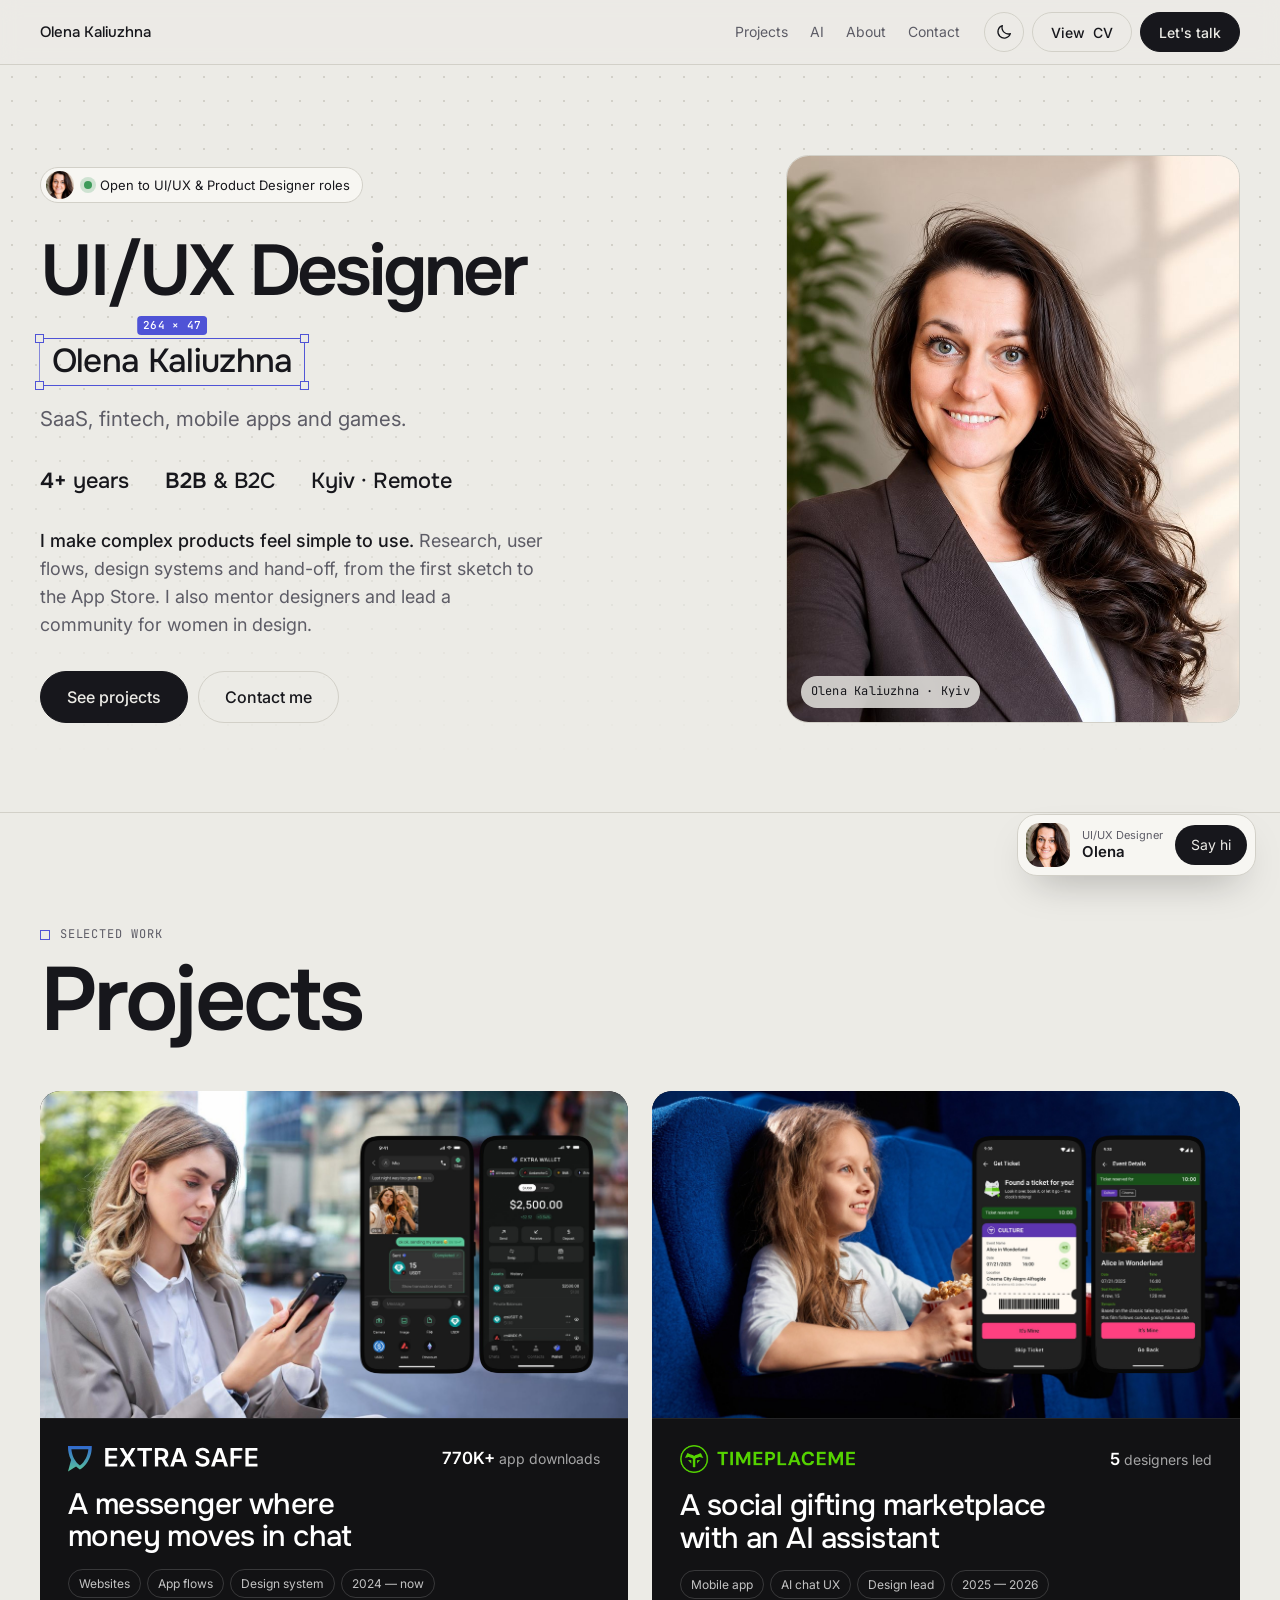
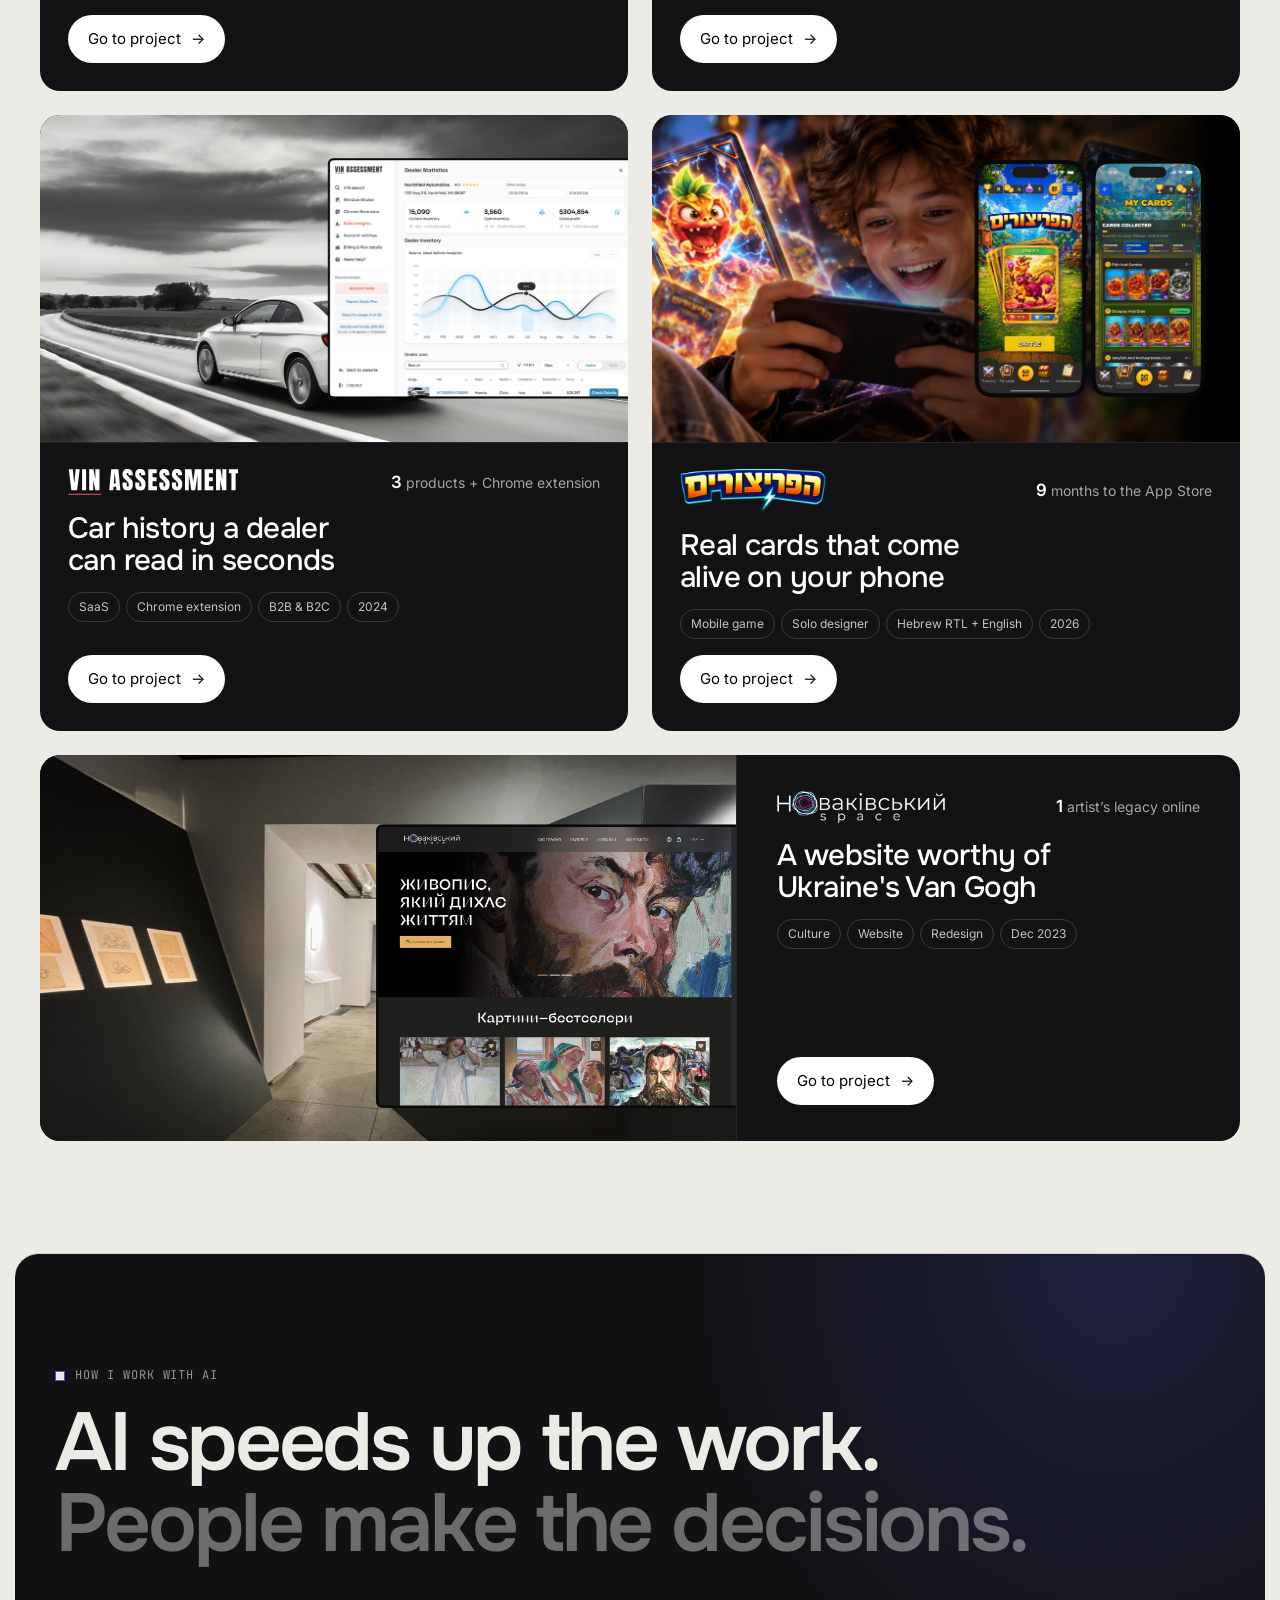
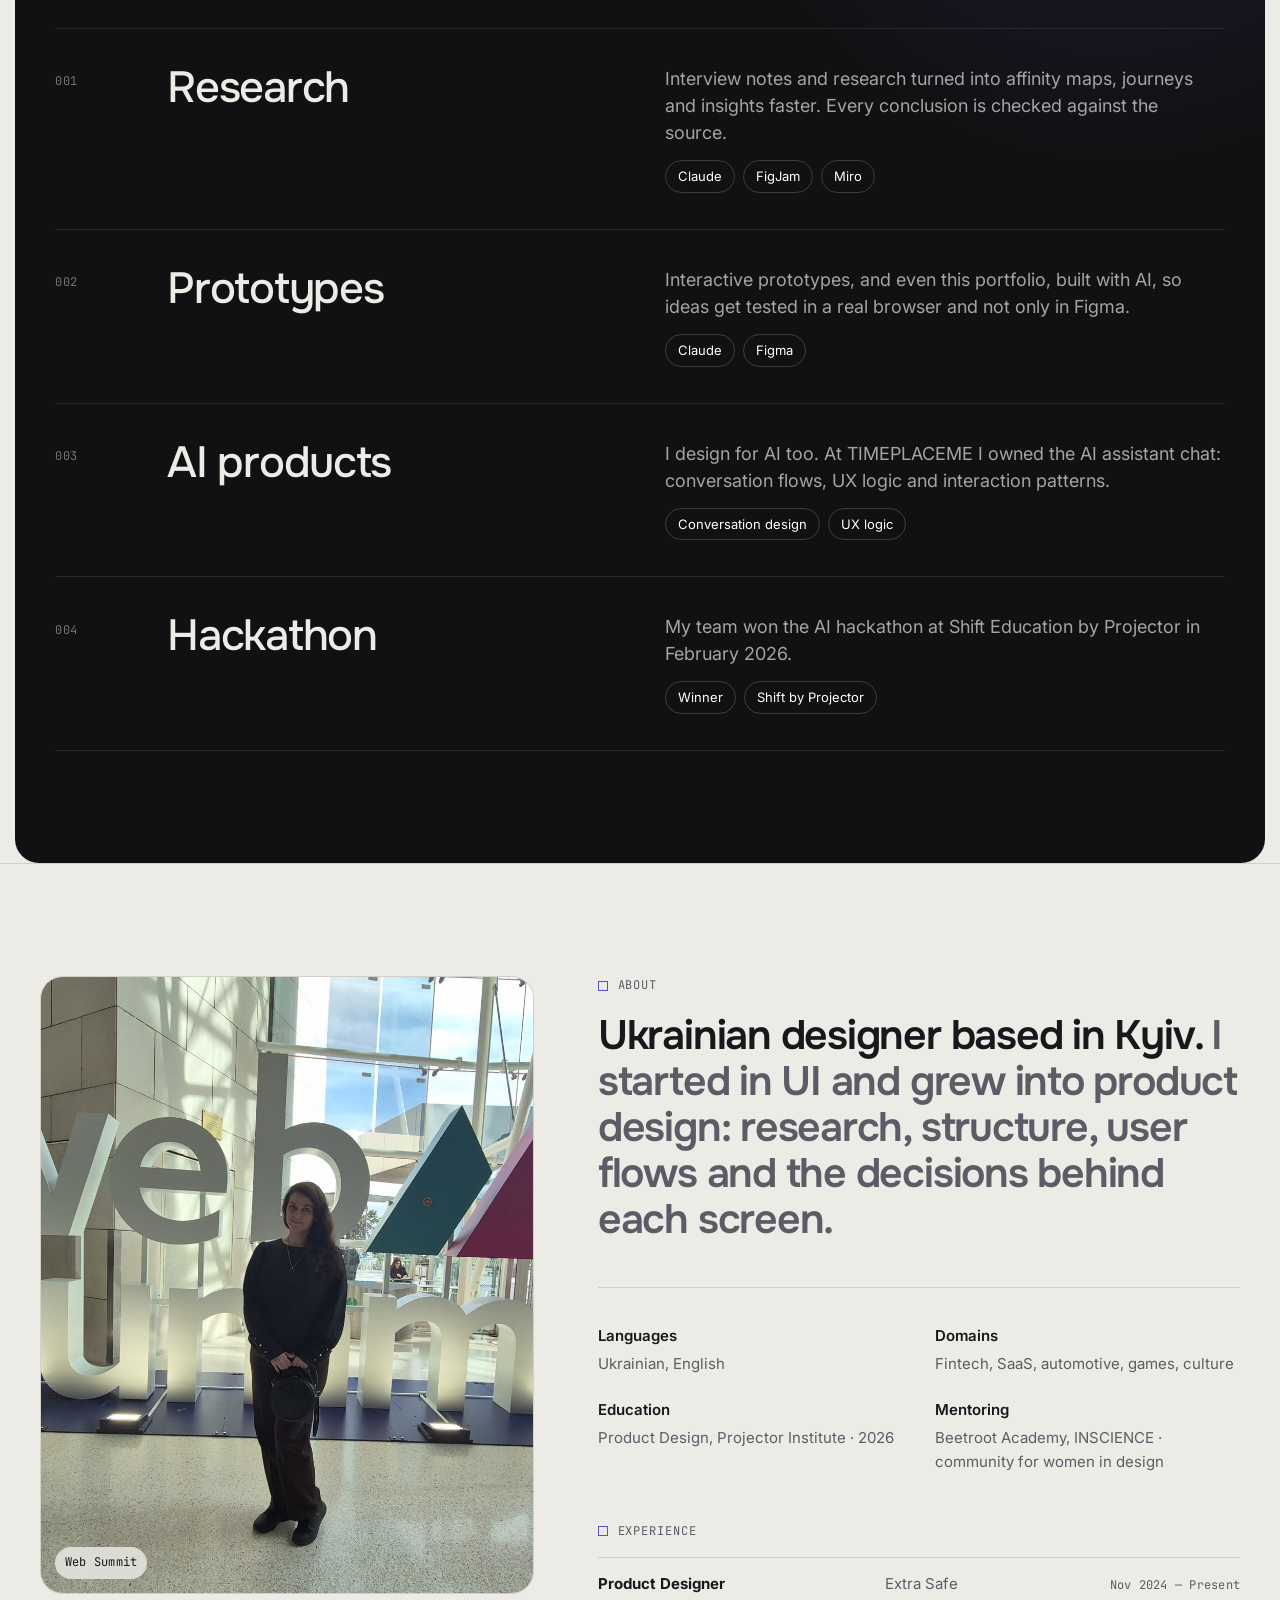
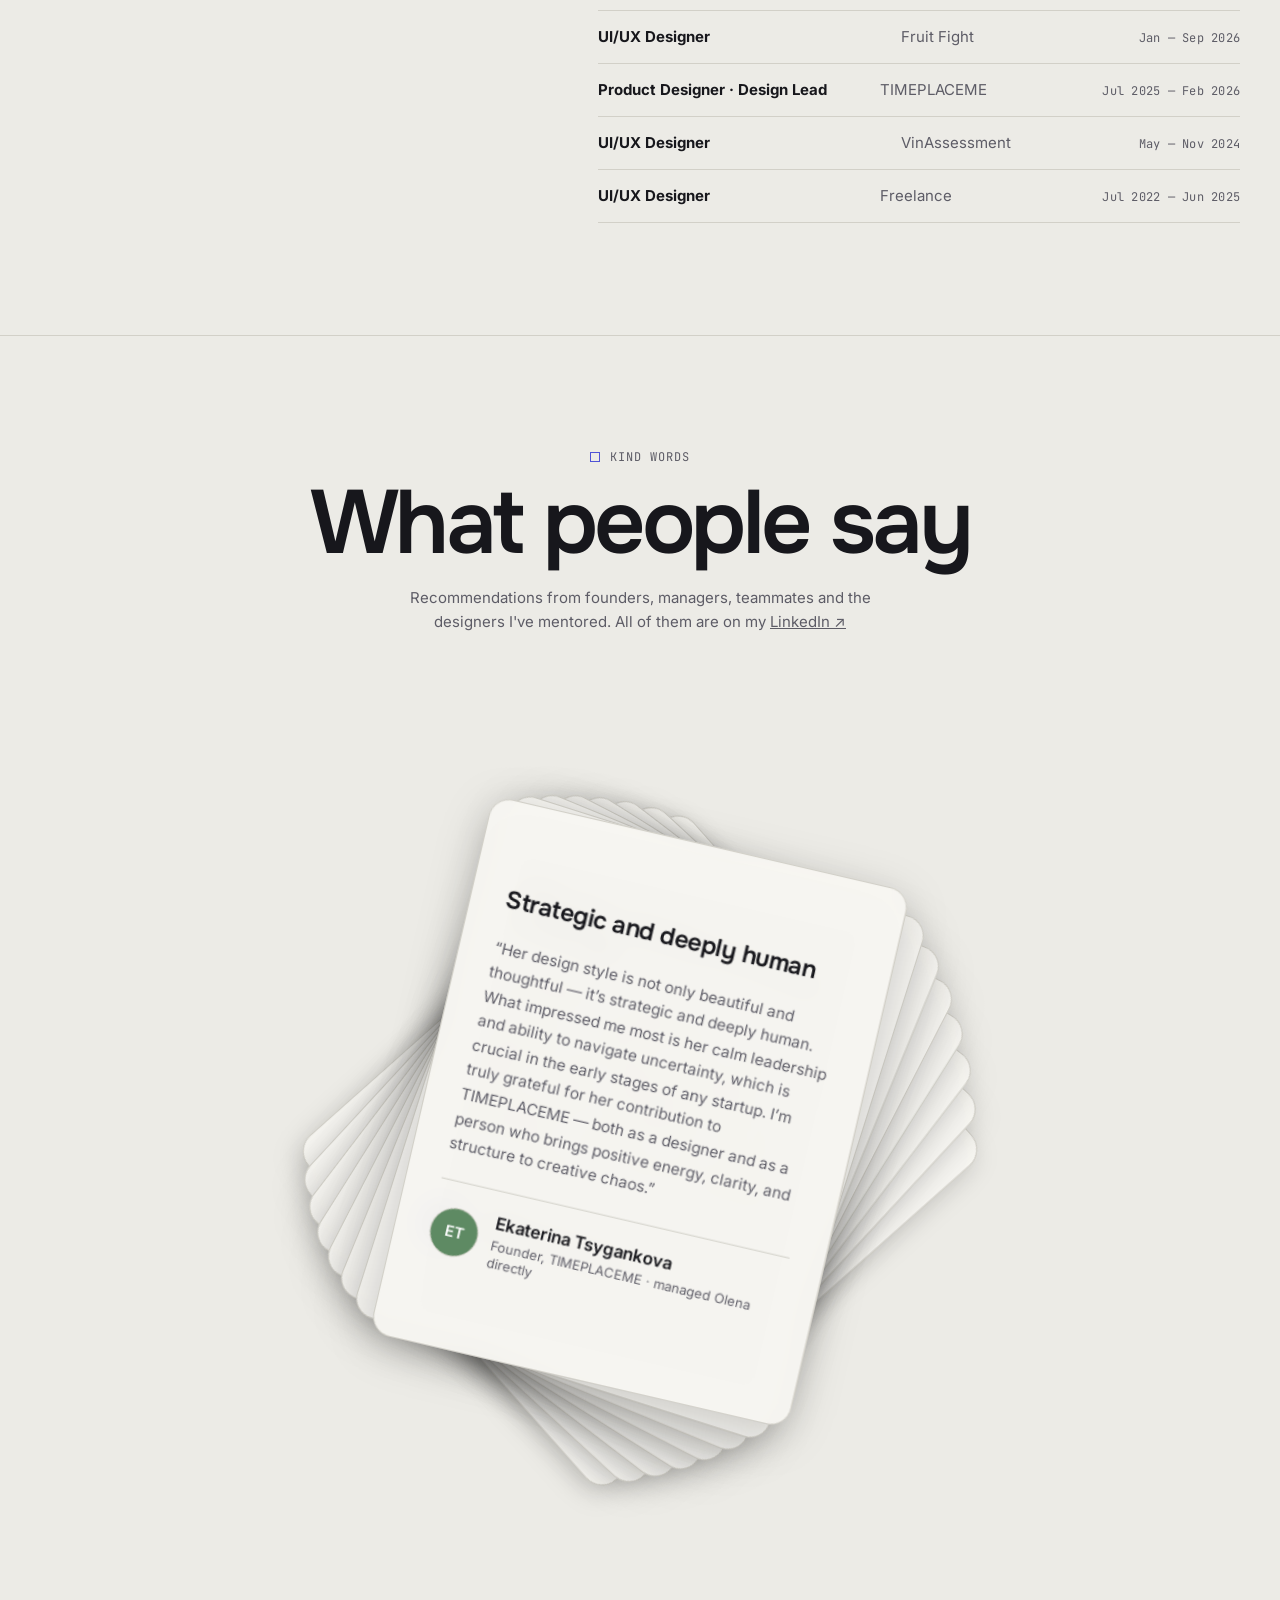
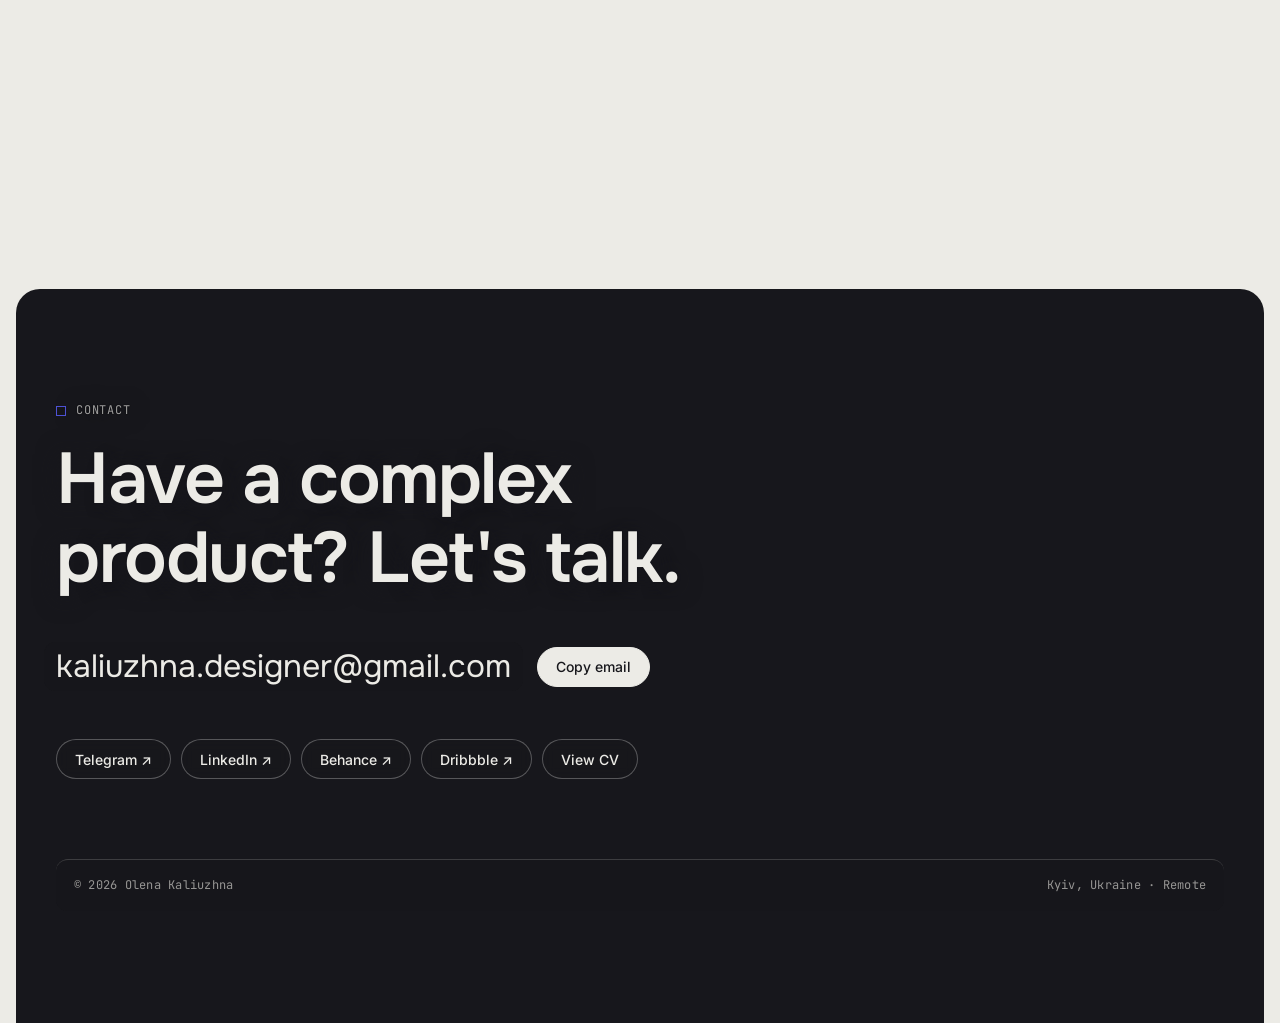
==== index.html @ 62efbd89 "Add files via upload" ====
<!doctype html>
<html lang="en">
<head>
<meta charset="utf-8">
<meta name="viewport" content="width=device-width, initial-scale=1, viewport-fit=cover">
<title>Olena Kaliuzhna — UI/UX Designer</title>
<meta name="description" content="Olena Kaliuzhna, UI/UX Designer with 4+ years in SaaS, fintech and mobile products. Kyiv / Remote.">
<link rel="preconnect" href="https://fonts.googleapis.com">
<link rel="preconnect" href="https://fonts.gstatic.com" crossorigin>
<link rel="stylesheet" href="https://fonts.googleapis.com/css2?family=Inter:wght@400;500;600&family=Onest:wght@500;600&family=JetBrains+Mono:wght@400;500&display=swap">
<link rel="stylesheet" href="styles.css?v=202610061209">
<script>try{var t=localStorage.getItem('ok-theme');if(t)document.documentElement.setAttribute('data-theme',t);}catch(e){}</script>
<link rel="stylesheet" href="onepage.css?v=202610061209">
</head>
<body>
<header class="nav">
  <div class="wrap">
    <a class="brand" href="#top">Olena Kaliuzhna</a>
    <nav class="nav-links" aria-label="Sections"><a href="#work">Projects</a><a href="#ai">AI</a><a href="#about">About</a><a href="#contact">Contact</a></nav>
    <div class="nav-actions">
      <button class="btn ghost icon-btn theme-btn" id="theme" type="button" aria-label="Switch colour theme">
        <svg class="i-moon" viewBox="0 0 24 24" fill="none" stroke="currentColor" stroke-width="1.7" stroke-linecap="round" stroke-linejoin="round" aria-hidden="true"><path d="M20.5 14.2A8.5 8.5 0 0 1 9.8 3.5a8.5 8.5 0 1 0 10.7 10.7z"/></svg>
        <svg class="i-sun" viewBox="0 0 24 24" fill="none" stroke="currentColor" stroke-width="1.7" stroke-linecap="round" aria-hidden="true"><circle cx="12" cy="12" r="4.2"/><path d="M12 2.5v2M12 19.5v2M2.5 12h2M19.5 12h2M5.3 5.3l1.4 1.4M17.3 17.3l1.4 1.4M5.3 18.7l1.4-1.4M17.3 6.7l1.4-1.4"/></svg>
      </button>
      <button class="btn ghost" type="button" data-cv><span class="cv-label">View</span> CV</button>
      <a class="btn op-talk" href="#contact">Let's talk</a>
    </div>
  </div>
</header>

<main id="top" class="op-page">
  <section class="hero op-hero">
    <div class="hero-grid"></div>
    <div class="wrap op-hero-in">
      <div class="op-hero-copy">
        <div class="hero-meta">
          <span class="status"><img class="ava" src="avatar.jpg" alt="" width="28" height="28"><i></i>Open to UI/UX &amp; Product Designer roles</span>
        </div>
        <h1 class="op-title">UI/UX Designer</h1>
        <p class="op-name"><span class="sel">Olena Kaliuzhna<span class="box" aria-hidden="true"></span><span class="h" aria-hidden="true"></span><span class="h" aria-hidden="true"></span><span class="h" aria-hidden="true"></span><span class="h" aria-hidden="true"></span><span class="dim" id="dim" aria-hidden="true">320 × 72</span></span></p>
        <p class="op-sub">SaaS, fintech, mobile apps and games.</p>
        <ul class="op-stats" aria-label="In short">
          <li><b>4+</b> years</li><li><b>B2B</b> &amp; B2C</li><li>Kyiv · Remote</li>
        </ul>
        <p class="op-lede"><strong>I make complex products feel simple to use.</strong> Research, user flows, design systems and hand-off, from the first sketch to the App Store. I also mentor designers and lead a community for women in design.</p>
        <div class="hero-cta"><a class="btn btn-lg" href="#work">See projects</a><button class="btn btn-lg ghost" type="button" data-cc aria-haspopup="dialog" aria-controls="cc">Contact me</button></div>
      </div>
      <figure class="op-photo">
        <img src="photo.jpg" alt="Olena Kaliuzhna, UI/UX Designer" width="900" height="1202">
        <figcaption class="mono">Olena Kaliuzhna · Kyiv</figcaption>
      </figure>
    </div>
  </section>
  <section id="work" class="op-work">
    <div class="wrap">
      <div class="op-head"><div class="eyebrow">Selected work</div><h2 class="op-h2">Projects</h2></div>
      <div class="gcase-grid">
      <a class="gcase" href="case-extra-safe.html" style="--tint:#3169CF" aria-label="Extra Safe: A messenger where money moves in chat. Go to project">
        <div class="gcase-img"><img src="extra-safe-card-bg.jpg" alt="" loading="lazy" width="2400" height="1334"></div>
        <div class="gcase-body">
          <div class="gcase-top"><div class="gcase-logo"><svg viewBox="0 0 124 17" fill="currentColor" xmlns="http://www.w3.org/2000/svg" role="img" aria-label="Extra Safe"><defs><linearGradient id="es-g" x1="7.774" x2="7.774" y1="0" y2="16.747" gradientUnits="userSpaceOnUse"><stop stop-color="#3169CF"/><stop offset="1" stop-color="#5AC59C"/></linearGradient></defs><path fill="url(#es-g)" d="m0 0 .016 1.098c.03 1.784.366 4.853 1.994 8.008-.32 1.23-.647 2.453-.966 3.684Q.528 14.762 0 16.747q2.619-1.661 5.25-3.31c.779.74 1.636 1.402 2.524 1.994 1.472-.974 2.858-2.166 3.949-3.521 3.217-4.004 3.77-8.483 3.809-10.804l.015-1.098H0zm10.04 10.547c-.389.483-.84.919-1.285 1.347-.32.273-.646.538-.966.81-.335-.272-.67-.537-1.005-.81-.444-.428-.895-.864-1.285-1.347C3.124 7.595 2.407 4.33 2.22 2.157h11.092c-.18 2.174-.896 5.438-3.272 8.39"/><path d="M24.338 13.36V1.297h7.844V3.13h-5.66v3.274h5.254v1.832h-5.253v3.292h5.707v1.831zM36.237 1.298l2.656 4.417h.094l2.668-4.417h2.491l-3.716 6.03 3.775 6.031h-2.532l-2.686-4.387h-.094l-2.685 4.387h-2.52l3.81-6.03-3.764-6.03zM45.332 3.13V1.298h9.622V3.13h-3.727v10.23h-2.168V3.13zM56.81 13.36V1.297h4.522q1.39 0 2.332.483.95.483 1.432 1.355.488.865.488 2.02 0 1.16-.494 2.014-.489.848-1.443 1.313-.954.46-2.344.46h-3.221V7.127h2.926q.813 0 1.331-.223.519-.23.766-.666.253-.441.253-1.083t-.253-1.096a1.6 1.6 0 0 0-.771-.695q-.52-.24-1.337-.241h-2.003v10.235zm6.23-5.466 2.986 5.465h-2.438l-2.933-5.465zM69.144 13.36h-2.332l4.246-12.062h2.698l4.252 12.061h-2.332l-3.222-9.587h-.094zm.077-4.73h6.36v1.755h-6.36zM90.265 4.614q-.083-.772-.695-1.202-.606-.43-1.579-.43-.683 0-1.172.207-.489.206-.748.56a1.36 1.36 0 0 0-.265.806q0 .377.171.654.177.276.477.47.3.189.666.319.365.13.736.218l1.13.282q.684.16 1.314.43.636.271 1.136.683.507.412.801.996.295.582.295 1.366 0 1.06-.542 1.867-.541.801-1.566 1.254-1.02.448-2.468.448-1.407 0-2.444-.436-1.03-.435-1.614-1.272-.578-.837-.624-2.038h2.15q.046.63.388 1.049.341.417.89.624.553.206 1.236.206.712 0 1.249-.212.542-.218.848-.6a1.45 1.45 0 0 0 .312-.908q-.006-.471-.277-.777-.27-.312-.76-.518a7.3 7.3 0 0 0-1.13-.377l-1.373-.354q-1.49-.383-2.355-1.16-.86-.783-.86-2.079 0-1.065.577-1.867.584-.8 1.584-1.242 1.002-.448 2.268-.448 1.283 0 2.25.448.971.442 1.525 1.23.554.785.57 1.803zM95.834 13.36h-2.332l4.246-12.062h2.697l4.252 12.061h-2.332l-3.221-9.587h-.094zm.077-4.73h6.36v1.755h-6.36zM106.286 13.36V1.297h7.727V3.13h-5.542v3.274h5.012v1.832h-5.012v5.123zM116.003 13.36V1.297h7.845V3.13h-5.66v3.274h5.253v1.832h-5.253v3.292h5.707v1.831z"/></svg></div><span class="op-metric"><b>770K+</b> app downloads</span></div>
          <h2>A messenger where money moves in chat</h2>
          <div class="gcase-tags"><span>Websites</span><span>App flows</span><span>Design system</span><span>2024 — now</span></div>
          <span class="gcase-btn">Go to project <i aria-hidden="true">→</i></span>
        </div>
      </a>
      <a class="gcase" href="case-timeplaceme.html" style="--tint:#8BC34A" aria-label="TIMEPLACEME, Inc: A social gifting marketplace with an AI assistant. Go to project">
        <div class="gcase-img"><img src="tpm-card-bg-v2.jpg" alt="" loading="lazy" width="2400" height="1334"></div>
        <div class="gcase-body">
          <div class="gcase-top"><div class="gcase-logo"><img src="timeplaceme.png" alt="TIMEPLACEME, Inc" class="proj-logo-img"></div><span class="op-metric"><b>5</b> designers led</span></div>
          <h2>A social gifting marketplace with an AI assistant</h2>
          <div class="gcase-tags"><span>Mobile app</span><span>AI chat UX</span><span>Design lead</span><span>2025 — 2026</span></div>
          <span class="gcase-btn">Go to project <i aria-hidden="true">→</i></span>
        </div>
      </a>
      <a class="gcase" href="case-vinassessment.html" style="--tint:#EA5557" aria-label="VinAssessment: Car history a dealer can read in seconds. Go to project">
        <div class="gcase-img"><img src="vin-card-bg.jpg" alt="" loading="lazy" width="2400" height="1334"></div>
        <div class="gcase-body">
          <div class="gcase-top"><div class="gcase-logo"><svg viewBox="0 0 223 34" fill="currentColor" xmlns="http://www.w3.org/2000/svg" role="img" aria-label="VinAssessment"><path d="M1 33L43 33" stroke="#EA5557" stroke-width="1.5" stroke-linecap="round" fill="none"/><path d="M4.4 27.8L1 0.2H6.2L8.3 19L10 0.2H15.3L11.9 27.8H4.4Z"/><path d="M18.4 27.8V0.3H23.7V27.8H18.4Z"/><path d="M27.7 27.8V0.3H33.3L35.8 13.4V0.3H41.2V27.8H35.8L33 14V27.8H27.7Z"/><path d="M53.9 27.8L56.5 0.3H65.9L68.5 27.8H63.3L62.9 23.3H59.6L59.2 27.8H53.9ZM59.9 18.9H62.4L61.2 4.9H61L59.9 18.9Z"/><path d="M78.4 28C75.9 28 74.1 27.4 73 26.1C71.9 24.9 71.3 22.9 71.3 20.2V17.5H76.8V20.9C76.8 21.5 76.9 22 77.1 22.4C77.3 22.8 77.6 22.9 78.1 22.9C78.6 22.9 78.9 22.8 79.1 22.5C79.3 22.2 79.4 21.7 79.4 21.1C79.4 20.2 79.3 19.5 79.2 19C79 18.4 78.7 17.8 78.3 17.3C77.9 16.8 77.3 16.2 76.6 15.5L74.1 13.2C72.3 11.4 71.3 9.4 71.3 7.2C71.3 4.9 71.9 3.1 73 1.8C74.1 0.6 75.6 0 77.7 0C80.2 0 82 0.7 83.1 2C84.1 3.4 84.7 5.4 84.7 8.1H79.1V6.3C79.1 5.9 79 5.6 78.7 5.4C78.5 5.2 78.2 5.1 77.9 5.1C77.4 5.1 77.1 5.2 76.9 5.4C76.7 5.7 76.6 6 76.6 6.4C76.6 6.8 76.7 7.2 76.9 7.6C77.1 8.1 77.5 8.6 78.2 9.2L81.3 12.2C82 12.8 82.6 13.5 83.1 14.1C83.6 14.8 84 15.6 84.4 16.5C84.7 17.4 84.8 18.5 84.8 19.7C84.8 22.3 84.4 24.3 83.4 25.8C82.5 27.3 80.8 28 78.4 28Z"/><path d="M95 28C92.5 28 90.7 27.4 89.5 26.1C88.4 24.9 87.9 22.9 87.9 20.2V17.5H93.3V20.9C93.3 21.5 93.4 22 93.6 22.4C93.8 22.8 94.1 22.9 94.6 22.9C95.1 22.9 95.5 22.8 95.7 22.5C95.9 22.2 96 21.7 96 21.1C96 20.2 95.9 19.5 95.7 19C95.5 18.4 95.2 17.8 94.8 17.3C94.4 16.8 93.9 16.2 93.1 15.5L90.7 13.2C88.8 11.4 87.9 9.4 87.9 7.2C87.9 4.9 88.4 3.1 89.5 1.8C90.6 0.6 92.2 0 94.2 0C96.8 0 98.6 0.7 99.6 2C100.7 3.4 101.2 5.4 101.2 8.1H95.6V6.3C95.6 5.9 95.5 5.6 95.3 5.4C95.1 5.2 94.8 5.1 94.4 5.1C94 5.1 93.7 5.2 93.5 5.4C93.3 5.7 93.2 6 93.2 6.4C93.2 6.8 93.3 7.2 93.5 7.6C93.7 8.1 94.1 8.6 94.7 9.2L97.9 12.2C98.5 12.8 99.1 13.5 99.6 14.1C100.2 14.8 100.6 15.6 100.9 16.5C101.2 17.4 101.4 18.5 101.4 19.7C101.4 22.3 100.9 24.3 100 25.8C99 27.3 97.3 28 95 28Z"/><path d="M105 27.8V0.3H116V5.6H110.6V10.9H115.8V16.1H110.6V22.4H116.4V27.8H105Z"/><path d="M126.5 28C124 28 122.1 27.4 121 26.1C119.9 24.9 119.4 22.9 119.4 20.2V17.5H124.8V20.9C124.8 21.5 124.9 22 125.1 22.4C125.3 22.8 125.6 22.9 126.1 22.9C126.6 22.9 127 22.8 127.1 22.5C127.3 22.2 127.4 21.7 127.4 21.1C127.4 20.2 127.4 19.5 127.2 19C127 18.4 126.7 17.8 126.3 17.3C125.9 16.8 125.3 16.2 124.6 15.5L122.1 13.2C120.3 11.4 119.4 9.4 119.4 7.2C119.4 4.9 119.9 3.1 121 1.8C122.1 0.6 123.7 0 125.7 0C128.3 0 130 0.7 131.1 2C132.2 3.4 132.7 5.4 132.7 8.1H127.1V6.3C127.1 5.9 127 5.6 126.8 5.4C126.6 5.2 126.3 5.1 125.9 5.1C125.5 5.1 125.1 5.2 124.9 5.4C124.7 5.7 124.6 6 124.6 6.4C124.6 6.8 124.7 7.2 125 7.6C125.2 8.1 125.6 8.6 126.2 9.2L129.4 12.2C130 12.8 130.6 13.5 131.1 14.1C131.6 14.8 132.1 15.6 132.4 16.5C132.7 17.4 132.9 18.5 132.9 19.7C132.9 22.3 132.4 24.3 131.4 25.8C130.5 27.3 128.8 28 126.5 28Z"/><path d="M143 28C140.5 28 138.7 27.4 137.6 26.1C136.5 24.9 135.9 22.9 135.9 20.2V17.5H141.4V20.9C141.4 21.5 141.4 22 141.6 22.4C141.8 22.8 142.2 22.9 142.7 22.9C143.2 22.9 143.5 22.8 143.7 22.5C143.9 22.2 144 21.7 144 21.1C144 20.2 143.9 19.5 143.7 19C143.6 18.4 143.3 17.8 142.9 17.3C142.4 16.8 141.9 16.2 141.2 15.5L138.7 13.2C136.8 11.4 135.9 9.4 135.9 7.2C135.9 4.9 136.5 3.1 137.5 1.8C138.6 0.6 140.2 0 142.3 0C144.8 0 146.6 0.7 147.6 2C148.7 3.4 149.2 5.4 149.2 8.1H143.6V6.3C143.6 5.9 143.5 5.6 143.3 5.4C143.1 5.2 142.8 5.1 142.4 5.1C142 5.1 141.7 5.2 141.5 5.4C141.3 5.7 141.2 6 141.2 6.4C141.2 6.8 141.3 7.2 141.5 7.6C141.7 8.1 142.1 8.6 142.7 9.2L145.9 12.2C146.5 12.8 147.1 13.5 147.7 14.1C148.2 14.8 148.6 15.6 148.9 16.5C149.3 17.4 149.4 18.5 149.4 19.7C149.4 22.3 148.9 24.3 148 25.8C147 27.3 145.4 28 143 28Z"/><path d="M153 27.8V0.3H161.4L163.7 17L166 0.3H174.5V27.8H169.4V7.9L166.3 27.8H161.3L158 7.9V27.8H153Z"/><path d="M178.7 27.8V0.3H189.7V5.6H184.3V10.9H189.4V16.1H184.3V22.4H190V27.8H178.7Z"/><path d="M193.6 27.8V0.3H199.3L201.8 13.4V0.3H207.1V27.8H201.7L199 14V27.8H193.6Z"/><path d="M213.7 27.8V5.5H210.4V0.3H222.4V5.5H219.2V27.8H213.7Z"/></svg></div><span class="op-metric"><b>3</b> products + Chrome extension</span></div>
          <h2>Car history a dealer can read in seconds</h2>
          <div class="gcase-tags"><span>SaaS</span><span>Chrome extension</span><span>B2B &amp; B2C</span><span>2024</span></div>
          <span class="gcase-btn">Go to project <i aria-hidden="true">→</i></span>
        </div>
      </a>
      <a class="gcase" href="case-fruit-fight.html" style="--tint:#F5B800" aria-label="Fruit Fight: Real cards that come alive on your phone. Go to project">
        <div class="gcase-img"><img src="ff-card-bg-v2.jpg" alt="" loading="lazy" width="2400" height="1334"></div>
        <div class="gcase-body">
          <div class="gcase-top"><div class="gcase-logo"><img src="fruit-fight.png" alt="Fruit Fight" class="proj-logo-img"></div><span class="op-metric"><b>9</b> months to the App Store</span></div>
          <h2>Real cards that come alive on your phone</h2>
          <div class="gcase-tags"><span>Mobile game</span><span>Solo designer</span><span>Hebrew RTL + English</span><span>2026</span></div>
          <span class="gcase-btn">Go to project <i aria-hidden="true">→</i></span>
        </div>
      </a>
      <a class="gcase" href="case-novakivsky.html" style="--tint:#B08D57" aria-label="Novakivsky Art Gallery: A website worthy of Ukraine&#x27;s Van Gogh. Go to project">
        <div class="gcase-img"><img src="nv-card-bg.jpg" alt="" loading="lazy" width="2400" height="1334"></div>
        <div class="gcase-body">
          <div class="gcase-top"><div class="gcase-logo"><img src="novakivsky.png" alt="Novakivsky Art Gallery" class="proj-logo-img"></div><span class="op-metric"><b>1</b> artist’s legacy online</span></div>
          <h2>A website worthy of Ukraine&#x27;s Van Gogh</h2>
          <div class="gcase-tags"><span>Culture</span><span>Website</span><span>Redesign</span><span>Dec 2023</span></div>
          <span class="gcase-btn">Go to project <i aria-hidden="true">→</i></span>
        </div>
      </a>
      </div>
    </div>
  </section>
  <section id="ai" class="op-ai">
    <div class="wrap">
      <div class="eyebrow">How I work with AI</div>
      <h2 class="op-ai-title">AI speeds up the work.<span>People make the decisions.</span></h2>
      <ol class="op-ai-list">
        <li class="op-ai-row"><span class="mono">001</span><h3>Research</h3><div><p>Interview notes and research turned into affinity maps, journeys and insights faster. Every conclusion is checked against the source.</p><div class="op-chips"><span>Claude</span><span>FigJam</span><span>Miro</span></div></div></li>
        <li class="op-ai-row"><span class="mono">002</span><h3>Prototypes</h3><div><p>Interactive prototypes, and even this portfolio, built with AI, so ideas get tested in a real browser and not only in Figma.</p><div class="op-chips"><span>Claude</span><span>Figma</span></div></div></li>
        <li class="op-ai-row"><span class="mono">003</span><h3>AI products</h3><div><p>I design for AI too. At TIMEPLACEME I owned the AI assistant chat: conversation flows, UX logic and interaction patterns.</p><div class="op-chips"><span>Conversation design</span><span>UX logic</span></div></div></li>
        <li class="op-ai-row"><span class="mono">004</span><h3>Hackathon</h3><div><p>My team won the AI hackathon at Shift Education by Projector in February 2026.</p><div class="op-chips"><span>Winner</span><span>Shift by Projector</span></div></div></li>
      </ol>
    </div>
  </section>
  <section id="about" class="op-about">
    <div class="wrap op-about-in">
      <figure class="op-about-photo"><img src="gal-10.jpg" alt="Olena at Web Summit" loading="lazy"><figcaption class="mono">Web Summit</figcaption></figure>
      <div class="op-about-copy">
        <div class="eyebrow">About</div>
        <p class="op-about-lead">Ukrainian designer based in Kyiv. <span>I started in UI and grew into product design: research, structure, user flows and the decisions behind each screen.</span></p>
        <dl class="op-facts">
          <div><dt>Languages</dt><dd>Ukrainian, English</dd></div>
          <div><dt>Domains</dt><dd>Fintech, SaaS, automotive, games, culture</dd></div>
          <div><dt>Education</dt><dd>Product Design, Projector Institute · 2026</dd></div>
          <div><dt>Mentoring</dt><dd>Beetroot Academy, INSCIENCE · community for women in design</dd></div>
        </dl>
        <div class="op-xp"><div class="eyebrow">Experience</div><ul><li><b>Product Designer</b><span>Extra Safe</span><span class="mono">Nov 2024 — Present</span></li><li><b>UI/UX Designer</b><span>Fruit Fight</span><span class="mono">Jan — Sep 2026</span></li><li><b>Product Designer · Design Lead</b><span>TIMEPLACEME</span><span class="mono">Jul 2025 — Feb 2026</span></li><li><b>UI/UX Designer</b><span>VinAssessment</span><span class="mono">May — Nov 2024</span></li><li><b>UI/UX Designer</b><span>Freelance</span><span class="mono">Jul 2022 — Jun 2025</span></li></ul></div>
      </div>
    </div>
  </section>
  <section id="kind-words" class="op-stack">
    <div class="wrap op-stack-head">
      <div class="eyebrow">Kind words</div>
      <h2 class="op-h2">What people say</h2>
      <p>Recommendations from founders, managers, teammates and the designers I've mentored. All of them are on my <a href="https://www.linkedin.com/in/kaliuzhnaolena/details/recommendations/" target="_blank" rel="noopener">LinkedIn ↗</a></p>
    </div>
    <div class="cs-scroll" data-cards-stack style="--n:8">
      <div class="cs-sticky">
        <div class="cs-cards">
          <article class="cs-card" data-i="0" aria-labelledby="cs-0-name">
            <span class="cs-head">Strategic and deeply human</span>
            <blockquote class="cs-quote"><p>“Her design style is not only beautiful and thoughtful — it’s strategic and deeply human. What impressed me most is her calm leadership and ability to navigate uncertainty, which is crucial in the early stages of any startup. I’m truly grateful for her contribution to TIMEPLACEME — both as a designer and as a person who brings positive energy, clarity, and structure to creative chaos.”</p></blockquote>
            <footer class="cs-who"><span class="cs-ava" style="--tone:#5E8A63" aria-hidden="true">ET</span><span><b id="cs-0-name">Ekaterina Tsygankova</b><small>Founder, TIMEPLACEME · managed Olena directly</small></span></footer>
          </article>
          <article class="cs-card" data-i="1" aria-labelledby="cs-1-name">
            <span class="cs-head">Effective solutions to every challenge</span>
            <blockquote class="cs-quote"><p>“Throughout our collaboration, I never once felt that her lack of experience held us back — on the contrary, she always found effective solutions to every challenge we faced. Her mastery of Figma was impressive. She will not only elevate your project to a new level but also bring kindness, care, and genuine inspiration into your workflow.”</p></blockquote>
            <footer class="cs-who"><span class="cs-ava" style="--tone:#4F53D6" aria-hidden="true">AK</span><span><b id="cs-1-name">Andriy Kondzolko</b><small>CTO, VinAssessment · managed Olena directly</small></span></footer>
          </article>
          <article class="cs-card" data-i="2" aria-labelledby="cs-2-name">
            <span class="cs-head">Creativity, structure and reliability</span>
            <blockquote class="cs-quote"><p>“Lena is one of those rare professionals who combines creativity, structure, and reliability in her work. What stands out most is her ability to approach tasks from a product perspective, focusing not only on visuals but also on usability and real user needs.”</p></blockquote>
            <footer class="cs-who"><span class="cs-ava" style="--tone:#A9864F" aria-hidden="true">GT</span><span><b id="cs-2-name">Giorgi Tediashvili</b><small>Marketing Communications · same team</small></span></footer>
          </article>
          <article class="cs-card" data-i="3" aria-labelledby="cs-3-name">
            <span class="cs-head">Visually appealing and highly functional</span>
            <blockquote class="cs-quote"><p>“Lena has strong technical skills, creates precise prototypes, and selects references that align perfectly with the project’s needs. The designs she delivers are not only visually appealing but also highly functional, driving real improvements in conversion rates.”</p></blockquote>
            <footer class="cs-who"><span class="cs-ava" style="--tone:#B5636E" aria-hidden="true">IS</span><span><b id="cs-3-name">Iryna Shovkun</b><small>Senior Project Manager · managed Olena directly</small></span></footer>
          </article>
          <article class="cs-card" data-i="4" aria-labelledby="cs-4-name">
            <span class="cs-head">Fresh ideas and a creative approach</span>
            <blockquote class="cs-quote"><p>“She’s an incredible UI/UX specialist who always brings fresh ideas and a creative approach to her work. I really appreciate how attentive she is to details and always tries to understand the needs of users. Her responsibility and organisation are truly impressive.”</p></blockquote>
            <footer class="cs-who"><span class="cs-ava" style="--tone:#3F7FB0" aria-hidden="true">AS</span><span><b id="cs-4-name">Alina Sokur</b><small>Product / Project Manager · same team</small></span></footer>
          </article>
          <article class="cs-card" data-i="5" aria-labelledby="cs-5-name">
            <span class="cs-head">Complex concepts, made simple</span>
            <blockquote class="cs-quote"><p>“Her deep involvement in every task, sense of responsibility, and ability to explain complex concepts in a simple, accessible way made a huge difference in my learning experience. Her thoughtful guidance, clarity, and structured feedback helped me move forward with confidence.”</p></blockquote>
            <footer class="cs-who"><span class="cs-ava" style="--tone:#4F53D6" aria-hidden="true">YB</span><span><b id="cs-5-name">Yuliia Bohuslavska</b><small>Inclusive UX/UI Designer · mentee</small></span></footer>
          </article>
          <article class="cs-card" data-i="6" aria-labelledby="cs-6-name">
            <span class="cs-head">Precision, innovation and a proactive team player</span>
            <blockquote class="cs-quote"><p>“Her designs aren’t just eye-catching but showcasing functional prowess, thanks to her careful research and empathy for what users need. Olena actively contributes to the success of other students by providing constructive feedback and tirelessly assisting those in need.”</p></blockquote>
            <footer class="cs-who"><span class="cs-ava" style="--tone:#A9864F" aria-hidden="true">JD</span><span><b id="cs-6-name">Julia Derevianko</b><small>Product Designer · Olena’s teacher</small></span></footer>
          </article>
          <article class="cs-card" data-i="7" aria-labelledby="cs-7-name">
            <span class="cs-head">A powerful boost of inspiration</span>
            <blockquote class="cs-quote"><p>“Olena is the mentor who greatly helped me advance in the field of UI/UX design. Thanks to her, I not only gained the necessary knowledge and skills in UI/UX design but also received a powerful boost of inspiration and confidence in my abilities.”</p></blockquote>
            <footer class="cs-who"><span class="cs-ava" style="--tone:#5E8A63" aria-hidden="true">LS</span><span><b id="cs-7-name">Liliia Sobko</b><small>UI/UX Designer · mentee</small></span></footer>
          </article>
        </div>
      </div>
    </div>
  </section>
  <section id="contact" class="contact">
    <div class="ballpit" data-ballpit aria-hidden="true"></div>
    <div class="wrap">
      <div class="eyebrow">Contact</div>
      <h2>Have a complex product? Let's talk.</h2>
      <div class="mail-row">
        <span class="mail" id="mail">kaliuzhna.designer@gmail.com</span>
        <button class="btn" id="copy" type="button">Copy email</button>
        <span class="toast mono" id="toast" aria-live="polite"></span>
      </div>
      <div class="socials">
        <a class="btn ghost" href="https://t.me/kaliuzhnaolena" target="_blank" rel="noopener">Telegram ↗</a>
        <a class="btn ghost" href="https://www.linkedin.com/in/kaliuzhnaolena/" target="_blank" rel="noopener">LinkedIn ↗</a>
        <a class="btn ghost" href="https://www.behance.net/kaliuzhnaolena" target="_blank" rel="noopener">Behance ↗</a>
        <a class="btn ghost" href="https://dribbble.com/Kaliuzhna" target="_blank" rel="noopener">Dribbble ↗</a>
        <button class="btn ghost" type="button" data-cv>View CV</button>
      </div>
      <div class="foot mono"><span>© 2026 Olena Kaliuzhna</span><span>Kyiv, Ukraine · Remote</span></div>
    </div>
  </section>
</main>
<div class="cv-view" id="cv-view" role="dialog" aria-modal="true" aria-label="CV of Olena Kaliuzhna" hidden>
  <div class="cv-panel">
    <div class="cv-bar">
      <span class="mono">CV · Olena Kaliuzhna · Product Designer</span>
      <a class="btn ghost" href="cv.pdf" download="Olena_Kaliuzhna_CV.pdf" target="_blank" rel="noopener">Download PDF</a>
      <button class="btn icon-btn" type="button" id="cv-close" aria-label="Close CV">✕</button>
    </div>
    <div class="cv-scroll"><img src="cv.jpg" alt="CV of Olena Kaliuzhna, Product Designer: contacts, skills, experience, education" loading="lazy" width="1500" height="2725"></div>
  </div>
</div>
<div class="cc-layer" id="cc" hidden>
  <div class="cc-backdrop" data-cc-close></div>
  <div class="cc-tilt">
  <div class="cc-card" role="dialog" aria-modal="true" aria-labelledby="cc-name">
    <button class="cc-close" type="button" data-cc-close aria-label="Close contacts"><svg viewBox="0 0 24 24" aria-hidden="true"><path d="M6 6l12 12M18 6L6 18" stroke="currentColor" stroke-width="1.8" stroke-linecap="round"/></svg></button>
    <div class="cc-head">
      <img src="avatar.jpg" alt="" width="64" height="64">
      <div><h2 id="cc-name">Olena</h2><p>Product Designer · Mentor</p></div>
    </div>
    <div class="cc-list">
      <a class="cc-row" href="mailto:kaliuzhna.designer@gmail.com"><svg viewBox="0 0 24 24" aria-hidden="true"><rect x="3" y="5.5" width="18" height="13" rx="2.5"/><path d="M4 7.5l8 5.5 8-5.5"/></svg><span><b>Email</b><small>kaliuzhna.designer@gmail.com</small></span><i aria-hidden="true">↗</i></a>
      <a class="cc-row" href="https://t.me/kaliuzhnaolena" target="_blank" rel="noopener"><svg viewBox="0 0 24 24" aria-hidden="true"><path d="M21 4L3 11.2l6.2 2.3L18 7.5l-6.8 7.3.3 5.2 3.2-3.6 4.1 3z"/></svg><span><b>Telegram</b><small>@kaliuzhnaolena</small></span><i aria-hidden="true">↗</i></a>
      <a class="cc-row" href="https://www.linkedin.com/in/kaliuzhnaolena/" target="_blank" rel="noopener"><svg viewBox="0 0 24 24" aria-hidden="true"><rect x="3" y="3" width="18" height="18" rx="3"/><path d="M7.5 10.5v6M7.5 7.6v.1M11 16.5v-6M11 13.2c0-1.6 1-2.7 2.5-2.7s2.5 1 2.5 2.7v3.3"/></svg><span><b>LinkedIn</b><small>in/kaliuzhnaolena</small></span><i aria-hidden="true">↗</i></a>
    </div>
    <p class="cc-note">Open to product design roles, freelance projects and teams building products people trust.</p>
  </div>
  </div>
</div>
<a class="op-sayhi" href="#contact" aria-label="Say hi to Olena"><img src="avatar.jpg" alt="" width="44" height="44"><span><small>UI/UX Designer</small><b>Olena</b></span><i>Say hi</i></a>
<script>(function(){var b=document.querySelector('.op-sayhi'),c=document.getElementById('contact');if(!b||!c||!('IntersectionObserver' in window))return;new IntersectionObserver(function(e){b.classList.toggle('is-hidden',e[0].isIntersecting);}).observe(c);})();</script>
<script src="confetti.js"></script>
<script src="main.js"></script>
<script src="testimonials.js"></script>
<script src="ballpit.js" defer></script>
<script src="cardstack.js" defer></script>
</body>
</html>
---- styles.css ----
/* Layout: a designer's canvas — warm grey "artboard" ground, Figma-style selection frame in the hero,
   mono measurement labels as the recurring detail, content in a 1160px column. */
:root{
  --paper:#ECEBE6; --surface:#F7F6F2; --ink:#17171C; --muted:#5D5C66; --line:#D2D0C8;
  --accent:#4F53D6; --accent-ink:#FFFFFF; --accent-soft:#DCDDF8; --sage-soft:#D6E0D1; --sand-soft:#E6DCC7;
  --shade:rgba(23,23,28,.06);
  --f-display:"Onest",system-ui,-apple-system,"Segoe UI",sans-serif;
  --f-body:"Inter",system-ui,-apple-system,"Segoe UI",sans-serif;
  --f-mono:"JetBrains Mono",ui-monospace,"SFMono-Regular",Menlo,monospace;
  --s-1:.75rem; --s0:.9375rem; --s1:1.125rem; --s2:1.5rem; --s3:2.25rem; --s4:clamp(2.25rem,5.6vw,4.5rem);
  --wrap:1520px; --r:14px;
}
@media (prefers-color-scheme:dark){:root:not([data-theme="light"]){
  --paper:#131211; --surface:#1C1B19; --ink:#EDEBE6; --muted:#A3A09A; --line:#302E2B;
  --accent:#9A9DFF; --accent-ink:#131211; --accent-soft:#272846; --sage-soft:#222C20; --sand-soft:#332D22;
  --shade:rgba(0,0,0,.35); color-scheme:dark}}
:root[data-theme="dark"]{
  --paper:#131211; --surface:#1C1B19; --ink:#EDEBE6; --muted:#A3A09A; --line:#302E2B;
  --accent:#9A9DFF; --accent-ink:#131211; --accent-soft:#272846; --sage-soft:#222C20; --sand-soft:#332D22;
  --shade:rgba(0,0,0,.35); color-scheme:dark}

*{box-sizing:border-box}
html{scroll-behavior:smooth}
body{margin:0;background:var(--paper);color:var(--ink);font-family:var(--f-body);font-size:var(--s0);line-height:1.6;-webkit-font-smoothing:antialiased}
a{color:inherit}
:focus-visible{outline:2px solid var(--accent);outline-offset:3px;border-radius:4px}
.wrap{max-width:var(--wrap);margin:0 auto;padding-inline:clamp(16px,4vw,40px)}
.mono{font-family:var(--f-mono);font-size:var(--s-1);letter-spacing:.02em}
.eyebrow{font-family:var(--f-mono);font-size:var(--s-1);letter-spacing:.08em;text-transform:uppercase;color:var(--muted);display:flex;align-items:center;gap:.6rem}
.eyebrow::before{content:"";width:8px;height:8px;border:1.5px solid var(--accent);background:var(--paper)}
h1,h2,h3{font-family:var(--f-display);font-weight:600;line-height:1.1;margin:0;text-wrap:balance;letter-spacing:-.02em}
h2{font-size:var(--s3)}
h3{font-size:var(--s1);font-weight:500}
p{margin:0}
section{padding-block:clamp(64px,9vw,112px);border-top:1px solid var(--line)}
.sec-head{display:grid;grid-template-columns:minmax(0,1fr) minmax(0,1.4fr);gap:24px 48px;align-items:end;margin-bottom:48px}
.sec-head p{color:var(--muted);max-width:52ch}

/* nav */
.nav{position:sticky;top:env(safe-area-inset-top,0px);z-index:20;background:color-mix(in srgb,var(--paper) 86%,transparent);backdrop-filter:blur(10px);-webkit-backdrop-filter:blur(10px);border-bottom:1px solid var(--line)}
.nav .wrap{display:flex;align-items:center;gap:24px;height:64px}
.brand{font-family:var(--f-display);font-weight:500;font-size:var(--s0);text-decoration:none;white-space:nowrap}
.nav-links{display:flex;gap:22px;margin-left:auto}
.nav-links a{text-decoration:none;color:var(--muted);font-size:.875rem}
.nav-links a:hover{color:var(--ink)}
.coords{color:var(--muted);min-width:11ch;font-variant-numeric:tabular-nums}
.nav-actions{display:flex;gap:8px;align-items:center}
.btn{display:inline-flex;align-items:center;gap:.5rem;height:40px;padding:0 18px;border-radius:999px;font:500 .875rem var(--f-body);text-decoration:none;border:1px solid var(--ink);background:var(--ink);color:var(--paper);cursor:pointer;transition:transform .2s ease,background .2s ease}
.btn:hover{transform:translateY(-1px)}
.btn.ghost{background:transparent;color:var(--ink);border-color:var(--line)}
.btn.ghost:hover{border-color:var(--ink)}
.icon-btn{width:40px;padding:0;justify-content:center}
.icon-btn svg{width:18px;height:18px}

/* hero */
.hero{padding-block:clamp(56px,9vw,120px) clamp(56px,7vw,88px);border-top:0;position:relative;overflow:hidden}
.hero-grid{position:absolute;inset:0;background-image:radial-gradient(var(--line) 1px,transparent 1px);background-size:24px 24px;mask-image:linear-gradient(to bottom,#000 30%,transparent 95%);-webkit-mask-image:linear-gradient(to bottom,#000 30%,transparent 95%);pointer-events:none}
.hero .wrap{position:relative}
.hero-meta{display:flex;flex-wrap:wrap;gap:10px 20px;align-items:center;margin-bottom:36px}
.status{display:inline-flex;align-items:center;gap:8px;padding:6px 12px;border:1px solid var(--line);border-radius:999px;background:var(--surface);font-size:.8125rem}
.status i{width:8px;height:8px;border-radius:50%;background:#3E9B5A;box-shadow:0 0 0 4px color-mix(in srgb,#3E9B5A 22%,transparent)}
.hero h1{font-size:var(--s4);max-width:17ch;font-weight:600}
.sel{position:relative;display:inline-block;padding:0 .12em;color:var(--accent)}
.sel .box{position:absolute;inset:-.04em -.02em -.02em;border:1.5px solid var(--accent);pointer-events:none;animation:draw 1s .3s ease-out both}
.sel .h{position:absolute;width:9px;height:9px;background:var(--paper);border:1.5px solid var(--accent);animation:pop .3s 1.1s ease-out both}
.sel .h:nth-of-type(2){left:-5px;top:-5px}.sel .h:nth-of-type(3){right:-5px;top:-5px}
.sel .h:nth-of-type(4){left:-5px;bottom:-5px}.sel .h:nth-of-type(5){right:-5px;bottom:-5px}
.sel .dim{position:absolute;left:50%;top:-2.6em;transform:translateX(-50%);font:500 .6875rem/1 var(--f-mono);letter-spacing:.02em;background:var(--accent);color:var(--accent-ink);padding:4px 6px;border-radius:4px;white-space:nowrap;animation:pop .3s 1.2s ease-out both}
.cursor{position:absolute;right:-3.4em;top:-1.5em;display:flex;align-items:flex-start;gap:2px;font:500 .75rem/1 var(--f-body);animation:glide 1.4s .2s cubic-bezier(.2,.8,.2,1) both}
.cursor svg{width:16px;height:16px;fill:#3E9B5A}
.cursor span{background:#3E9B5A;color:#fff;padding:4px 8px;border-radius:0 8px 8px 8px;margin-top:12px;white-space:nowrap;letter-spacing:0}
@keyframes draw{from{clip-path:inset(0 100% 100% 0)}to{clip-path:inset(0 0 0 0)}}
@keyframes pop{from{transform:scale(.4);opacity:.3}to{opacity:1}}
.sel .dim{animation-name:popdim}
@keyframes popdim{from{opacity:.3;transform:translateX(-50%) translateY(4px)}to{opacity:1;transform:translateX(-50%)}}
@keyframes glide{from{transform:translate(120px,60px)}to{transform:none}}
.hero-lede{display:grid;grid-template-columns:minmax(0,1fr);gap:32px;margin-top:48px;align-items:start}
.hero-lede p{font-size:var(--s1);color:var(--muted);max-width:46ch}
.hero-lede p strong{color:var(--ink);font-weight:500}
.hero-cta{display:flex;gap:10px;flex-wrap:wrap;justify-content:flex-start}
.stats{display:grid;grid-template-columns:repeat(4,minmax(0,1fr));margin-top:72px;border:1px solid var(--line);border-radius:var(--r);background:var(--surface)}
.stat{padding:22px 24px;display:grid;gap:6px;align-content:start}
.stat+.stat{border-left:1px solid var(--line)}
.stat b{font:500 var(--s3)/1 var(--f-display);font-variant-numeric:tabular-nums;letter-spacing:-.02em}
.stat span{color:var(--muted);font-size:.875rem;line-height:1.45}

/* work */
.work-grid{display:grid;grid-template-columns:repeat(2,minmax(0,1fr));gap:24px}
.case{position:relative;display:grid;grid-template-rows:auto 1fr;background:var(--surface);border:1px solid var(--line);border-radius:var(--r);overflow:hidden;text-decoration:none;color:inherit;transition:transform .35s cubic-bezier(.2,.8,.2,1),box-shadow .35s ease}
.case::after{content:"";position:absolute;inset:0;border:1.5px solid var(--accent);border-radius:inherit;opacity:0;transition:opacity .25s ease;pointer-events:none}
.case:hover,.case:focus-visible{transform:translateY(-4px);box-shadow:0 24px 50px -24px var(--shade)}
.case:hover::after,.case:focus-visible::after{opacity:1}
.case:focus-visible{outline:none}
.case .mock,.case .wall{transition:transform .5s cubic-bezier(.2,.8,.2,1)}
.case:hover .mock,.case:hover .wall{transform:translateY(-6px) scale(1.03)}
.case:hover .ext{transform:translate(-6px,-12px) scale(1.04)}
.case .tag-frame{transition:color .25s ease}
.case:hover .tag-frame{color:var(--accent)}
.case .num{position:absolute;right:14px;top:12px;color:var(--muted)}
.more{display:inline-flex;align-items:center;gap:8px;font-weight:500;font-size:.9375rem;margin-top:4px}
.more .arr{display:inline-grid;place-items:center;width:30px;height:30px;border-radius:50%;border:1px solid var(--line);transition:transform .3s ease,background .3s ease,color .3s ease,border-color .3s ease}
.case:hover .more .arr{transform:translateX(4px) rotate(-45deg);background:var(--accent);border-color:var(--accent);color:var(--accent-ink)}
.follow{position:fixed;left:0;top:0;z-index:40;pointer-events:none;display:flex;align-items:flex-start;gap:2px;opacity:0;transition:opacity .2s ease}
.follow.on{opacity:1}
.follow svg{width:16px;height:16px;fill:var(--accent)}
.follow span{margin-top:12px;background:var(--accent);color:var(--accent-ink);font:500 .75rem/1 var(--f-body);padding:6px 10px;border-radius:0 8px 8px 8px;white-space:nowrap}
.case.wide{grid-column:1/-1;grid-template-columns:minmax(0,1.15fr) minmax(0,1fr);grid-template-rows:auto}
.cover{position:relative;aspect-ratio:16/10;max-width:100%;overflow:hidden;display:grid;place-items:center;border-bottom:1px solid var(--line)}
.case.wide .cover{aspect-ratio:auto;min-height:340px;border-bottom:0;border-right:1px solid var(--line)}
.cover .tag-frame{position:absolute;left:14px;top:12px;color:var(--muted)}
.body{padding:28px;display:flex;flex-direction:column;gap:14px;min-width:0}
.meta-row{display:flex;justify-content:space-between;gap:12px;color:var(--muted)}
.body h3{font-size:clamp(1.25rem,2vw,1.5rem)}
.body p{color:var(--muted)}
.chips{display:flex;flex-wrap:wrap;gap:6px}
.chip{font-size:.75rem;padding:4px 10px;border-radius:999px;border:1px solid var(--line);color:var(--ink);white-space:nowrap}
.outcome{display:flex;gap:10px;align-items:baseline;padding-top:14px;margin-top:auto;border-top:1px dashed var(--line)}
.outcome b{font:500 var(--s1) var(--f-display);color:var(--accent);white-space:nowrap}
.outcome span{font-size:.875rem;color:var(--muted)}
.links{display:flex;flex-wrap:wrap;gap:6px 16px}
.links a{font-size:.875rem;font-weight:500;text-decoration:none;border-bottom:1px solid var(--line);padding-bottom:1px}
.links a:hover{border-color:var(--accent);color:var(--accent)}

/* cover illustrations (swap for real screenshots later) */
.c-accent{background:var(--accent-soft)} .c-sage{background:var(--sage-soft)} .c-sand{background:var(--sand-soft)}
.mock{background:var(--surface);border:1px solid var(--line);border-radius:10px;box-shadow:0 20px 40px -24px var(--shade)}
.ln{height:7px;border-radius:4px;background:var(--line)}
.ln.ink{background:var(--ink);opacity:.85}.ln.acc{background:var(--accent)}
.browser{width:min(78%,440px);overflow:hidden}
.browser .bar{display:flex;gap:5px;padding:9px 10px;border-bottom:1px solid var(--line)}
.browser .bar i{width:7px;height:7px;border-radius:50%;background:var(--line)}
.site{padding:18px;display:grid;grid-template-columns:1.3fr 1fr;gap:16px;align-items:center}
.site .stack{display:grid;gap:8px}
.pill{height:22px;width:84px;border-radius:999px;background:var(--accent);margin-top:6px}
.shield{aspect-ratio:1;border-radius:50%;background:var(--accent-soft);display:grid;place-items:center}
.shield svg{width:44%;fill:none;stroke:var(--accent);stroke-width:1.6}
.phone{height:86%;width:auto;aspect-ratio:9/16;max-width:60%;border-radius:22px;padding:14px 12px;display:flex;flex-direction:column;gap:8px;justify-content:flex-end}
.bub{max-width:80%;padding:8px 10px;border-radius:12px;display:grid;gap:5px}
.bub.me{align-self:flex-end;background:var(--accent);border-bottom-right-radius:4px}
.bub.me .ln{background:var(--accent-ink);opacity:.8}
.bub.ai{align-self:flex-start;background:var(--paper);border-bottom-left-radius:4px}
.gifts{display:flex;gap:6px}.gifts span{flex:1;aspect-ratio:1;border-radius:8px;background:var(--sand-soft);border:1px solid var(--line)}
.ext{position:absolute;right:9%;top:22%;width:42%;max-width:190px;padding:12px;display:grid;gap:8px}
.vin{display:flex;justify-content:space-between;gap:8px;align-items:center}
.ok{font:500 .625rem/1 var(--f-mono);padding:3px 6px;border-radius:4px;background:var(--sage-soft);color:var(--ink)}
.grid-shop{width:min(76%,380px);padding:14px;display:grid;grid-template-columns:repeat(3,1fr);gap:10px}
.prod{display:grid;gap:6px}.prod span{aspect-ratio:1;border-radius:8px;background:var(--sand-soft)}
.prod:nth-child(2) span{background:var(--accent-soft)}.prod:nth-child(4) span{background:var(--sage-soft)}
.wall{display:flex;gap:14px;align-items:center}
.frame{background:var(--surface);border:6px solid var(--ink);padding:6px;box-shadow:0 14px 30px -16px var(--shade)}
.frame span{display:block;width:100%;height:100%}
.f1{width:86px;height:110px}.f1 span{background:linear-gradient(160deg,#C9A15B,#7F5638)}
.f2{width:130px;height:96px}.f2 span{background:linear-gradient(200deg,#5E7A6C,#C8B98F)}
.f3{width:70px;height:88px}.f3 span{background:linear-gradient(170deg,#B5574B,#3D3A5C)}

/* about */
.about{display:grid;grid-template-columns:minmax(0,1fr) minmax(0,1.4fr);gap:48px 72px;align-items:start}
.quote{font:400 clamp(1.25rem,2.4vw,1.75rem)/1.35 var(--f-display);text-wrap:balance}
.quote em{font-style:normal;color:var(--accent)}
.about-text{display:grid;gap:18px;color:var(--muted);font-size:var(--s1);max-width:60ch}
.about-text strong{color:var(--ink);font-weight:500}
.domains{display:flex;flex-wrap:wrap;gap:8px;margin-top:6px}

.about-side{display:grid;gap:52px;align-content:start}
.portrait{margin:0;position:relative;display:grid;gap:10px;max-width:420px}
.portrait img{display:block;width:100%;height:auto;aspect-ratio:3/4;object-fit:cover;border-radius:var(--r);outline:1.5px solid var(--accent);outline-offset:6px}
.portrait .frame-label{position:absolute;left:-6px;top:-32px;background:var(--accent);color:var(--accent-ink);padding:4px 8px;border-radius:4px;font-size:.6875rem}
.portrait figcaption{color:var(--muted);margin-top:6px}
.about-text .quote{color:var(--ink);margin-bottom:8px}
.status .ava{width:28px;height:28px;border-radius:50%;object-fit:cover;margin:-3px 2px -3px -7px}

/* process */
.steps{display:grid;grid-template-columns:repeat(4,minmax(0,1fr));gap:0;border-top:1px solid var(--ink)}
.step{padding:24px 24px 0 0;display:grid;gap:10px;align-content:start}
.step+.step{padding-left:24px;border-left:1px solid var(--line)}
.step .mono{color:var(--accent)}
.step p{color:var(--muted);font-size:.9375rem}

/* skills */
.skills{display:grid;grid-template-columns:repeat(3,minmax(0,1fr));gap:24px}
.skill{padding:26px;border:1px solid var(--line);border-radius:var(--r);display:grid;gap:16px;align-content:start}
.skill.ai{background:var(--accent-soft);border-color:transparent}
.skill ul{list-style:none;margin:0;padding:0;display:flex;flex-wrap:wrap;gap:6px}
.skill li{font-size:.8125rem;padding:5px 11px;border-radius:999px;background:var(--surface);border:1px solid var(--line)}
.skill.ai p{color:var(--ink);font-size:.9375rem}

/* experience */
.xp{list-style:none;margin:0;padding:0}
.xp li{display:grid;grid-template-columns:200px minmax(0,1fr) auto;gap:8px 40px;padding:28px 0;border-top:1px solid var(--line)}
.xp li:last-child{border-bottom:1px solid var(--line)}
.xp .when{color:var(--muted);font-variant-numeric:tabular-nums;padding-top:4px}
.xp .what{display:grid;gap:8px;min-width:0}
.xp .co{color:var(--muted);font-size:.9375rem}
.xp .what p{color:var(--muted);max-width:68ch}
.xp .type{align-self:start}
.xp-extra{display:grid;grid-template-columns:repeat(3,minmax(0,1fr));gap:24px;margin-top:56px}
.mini h3{font-size:var(--s0);margin-bottom:14px}
.mini ul{list-style:none;margin:0;padding:0;display:grid;gap:12px}
.mini li{display:grid;gap:2px;font-size:.9375rem}
.mini li span{color:var(--muted);font-size:.8125rem}
.award{color:var(--accent);font-weight:500}

/* contact */
.contact{background:var(--ink);color:var(--paper);border-top:0;border-radius:24px 24px 0 0;margin-inline:clamp(0px,1.5vw,16px)}
.contact .eyebrow{color:color-mix(in srgb,var(--paper) 65%,transparent)}
.contact .eyebrow::before{background:var(--ink);border-color:var(--accent)}
.contact h2{font-size:var(--s4);max-width:14ch;margin-top:20px}
.mail-row{display:flex;flex-wrap:wrap;gap:14px;align-items:center;margin-top:44px}
.mail{font:400 clamp(1.125rem,3vw,2rem) var(--f-display);user-select:all;word-break:break-all}
.contact .btn{background:var(--paper);color:var(--ink);border-color:var(--paper)}
.contact .btn.ghost{background:transparent;color:var(--paper);border-color:color-mix(in srgb,var(--paper) 30%,transparent)}
.socials{display:flex;flex-wrap:wrap;gap:10px;margin-top:48px}
.foot{display:flex;flex-wrap:wrap;justify-content:space-between;gap:12px;margin-top:80px;padding-top:24px;border-top:1px solid color-mix(in srgb,var(--paper) 18%,transparent);color:color-mix(in srgb,var(--paper) 60%,transparent)}
.toast{color:var(--accent);min-width:6ch}


/* CV viewer */
.cv-view{position:fixed;inset:0;z-index:50;background:color-mix(in srgb,var(--ink) 55%,transparent);backdrop-filter:blur(6px);-webkit-backdrop-filter:blur(6px);display:flex;justify-content:center;padding:calc(env(safe-area-inset-top,0px) + 16px) 16px calc(env(safe-area-inset-bottom,0px) + 16px)}
[hidden]{display:none!important}
.cv-panel{width:min(100%,920px);display:flex;flex-direction:column;background:var(--surface);border:1px solid var(--line);border-radius:var(--r);overflow:hidden;box-shadow:0 30px 80px -30px var(--shade)}
.cv-bar{display:flex;align-items:center;gap:10px;padding:12px 14px 12px 20px;border-bottom:1px solid var(--line)}
.cv-bar .mono{color:var(--muted);margin-right:auto}
.cv-scroll{overflow:auto;flex:1;background:var(--paper)}
.cv-scroll img{display:block;width:100%;height:auto}
.cv-bar .btn{white-space:nowrap}
@media (max-width:680px){.cv-bar .mono{display:none}.cv-bar a{margin-left:auto}}

/* responsive */
@media (max-width:960px){
  .nav-links,.coords{display:none}
  .nav-actions{margin-left:auto}
  .stats{grid-template-columns:repeat(2,minmax(0,1fr))}
  .stat:nth-child(3){border-left:0}
  .stat:nth-child(n+3){border-top:1px solid var(--line)}
  .case.wide{grid-template-columns:minmax(0,1fr)}
  .case.wide .cover{min-height:0;aspect-ratio:16/10;border-right:0;border-bottom:1px solid var(--line)}
  .steps{grid-template-columns:repeat(2,minmax(0,1fr))}
  .step:nth-child(3){padding-left:0;border-left:0}
  .step:nth-child(n+3){padding-top:28px}
  .skills,.xp-extra{grid-template-columns:repeat(2,minmax(0,1fr))}
  .xp li{grid-template-columns:150px minmax(0,1fr)}
  .xp .type{grid-column:2}
}
@media (max-width:680px){
  .sec-head,.hero-lede,.about{grid-template-columns:minmax(0,1fr)}
  .hero-cta{justify-content:flex-start}
  .work-grid,.skills,.xp-extra,.steps{grid-template-columns:minmax(0,1fr)}
  .step,.step+.step{padding:22px 0 0;border-left:0}
  .xp li{grid-template-columns:minmax(0,1fr);gap:6px}
  .xp .type{grid-column:auto}
  .cursor{display:none}
  .nav .cv-label{display:none}
  .stat b{font-size:var(--s2)}
  .portrait{max-width:340px}
  .about-side{gap:44px}
}

/* ===== Case study pages ===== */
.crumbs{display:flex;flex-wrap:wrap;gap:8px;color:var(--muted)}
.crumbs a{text-decoration:none;color:var(--muted)}.crumbs a:hover{color:var(--accent)}
.case-hero{padding-block:clamp(48px,7vw,96px) 40px;border-top:0}
.case-hero h1{font-size:clamp(2rem,4.6vw,3.5rem);max-width:20ch;margin-top:20px}
.case-hero .lede{margin-top:24px;font-size:var(--s1);color:var(--muted);max-width:60ch}
.case-hero .chips{margin-top:24px}
.facts{display:grid;grid-template-columns:repeat(4,minmax(0,1fr));margin-top:48px;border-top:1px solid var(--ink)}
.fact{padding:18px 20px 0 0;display:grid;gap:6px;align-content:start;min-width:0}
.fact+.fact{padding-left:20px;border-left:1px solid var(--line)}
.fact .mono{color:var(--muted);text-transform:uppercase;letter-spacing:.08em}
.fact b{font-weight:500}
.ext-links{display:flex;flex-wrap:wrap;gap:10px;margin-top:36px}
.btn.is-soon{opacity:.55;cursor:default;pointer-events:none}
.btn.store svg{width:18px;height:18px;flex:none}
.cover-img{background:#1e1f21;padding:0}
.cover-img img{display:block;width:100%;height:100%;object-fit:cover}
.case .cover-img img{transition:transform .6s cubic-bezier(.2,.8,.2,1)}
.case:hover .cover-img img{transform:scale(1.03)}
.hero-cover .cover-img{aspect-ratio:16/9}
.hero-cover{padding-bottom:0;border-top:0;padding-top:0}
.hero-cover .cover{aspect-ratio:16/8;border:1px solid var(--line);border-radius:var(--r)}
.hero-cover .cover .mock,.hero-cover .cover .wall{transform:scale(1.15)}
.results{display:grid;grid-template-columns:repeat(auto-fit,minmax(min(100%,200px),1fr));gap:1px;background:var(--line);border:1px solid var(--line);border-radius:var(--r);overflow:hidden}
.results .stat,.results .stat+.stat{background:var(--surface);border:0}
.chapter{display:grid;grid-template-columns:minmax(0,1fr) minmax(0,2fr);gap:24px 64px;padding-block:clamp(48px,6vw,80px);border-top:1px solid var(--line)}
.chapter>header{position:sticky;top:96px;align-self:start;display:grid;gap:12px}
.chapter>header .mono{color:var(--accent)}
.chapter h2{font-size:var(--s2)}
.prose{display:grid;gap:18px;font-size:var(--s1);color:var(--muted);max-width:64ch;min-width:0}
.prose strong{color:var(--ink);font-weight:500}
.prose ul{margin:0;padding-left:1.1em;display:grid;gap:10px}
.prose li::marker{color:var(--accent)}
.todo{border:1px dashed var(--line);border-radius:10px;padding:14px 16px;font-size:.9375rem;color:var(--muted);display:grid;gap:4px}
.todo::before{content:"To add";font:500 .6875rem/1 var(--f-mono);letter-spacing:.08em;text-transform:uppercase;color:var(--accent)}
.shots{display:grid;grid-template-columns:repeat(2,minmax(0,1fr));gap:20px;margin-top:8px}
.shot{margin:0;display:grid;gap:10px;min-width:0}
.shot.wide{grid-column:1/-1}
.shot .ph{aspect-ratio:16/10;max-width:100%;border:1.5px dashed var(--line);border-radius:var(--r);background:repeating-linear-gradient(135deg,transparent 0 14px,var(--shade) 14px 15px),var(--surface);display:grid;place-items:center;color:var(--muted);position:relative}
.shot.wide .ph{aspect-ratio:16/8}
.shot .ph .lbl{position:absolute;left:12px;top:10px}
.shot img{width:100%;height:auto;border-radius:var(--r);border:1px solid var(--line);display:block}
.shot figcaption{font-size:.875rem;color:var(--muted)}
.mini-steps{display:grid;grid-template-columns:repeat(4,minmax(0,1fr));gap:10px}
.mini-steps span{padding:12px;border:1px solid var(--line);border-radius:10px;font-size:.875rem;color:var(--ink);background:var(--surface)}
.mini-steps b{display:block;font:500 .6875rem var(--f-mono);color:var(--accent);margin-bottom:4px}
.next{display:grid;grid-template-columns:minmax(0,1fr) auto;gap:20px;align-items:center;padding:32px;border:1px solid var(--line);border-radius:var(--r);background:var(--surface);text-decoration:none;position:relative;transition:transform .3s ease}
.next::after{content:"";position:absolute;inset:0;border:1.5px solid var(--accent);border-radius:inherit;opacity:0;transition:opacity .25s ease}
.next:hover{transform:translateY(-3px)}.next:hover::after{opacity:1}
.next h3{font-size:clamp(1.25rem,2.6vw,2rem);margin-top:8px}
.next .arr{width:56px;height:56px;border-radius:50%;display:grid;place-items:center;background:var(--ink);color:var(--paper);font-size:1.25rem;transition:transform .3s ease}
.next:hover .arr{transform:rotate(-45deg)}
.contact.slim h2{font-size:var(--s3)}
@media (max-width:960px){
  .facts{grid-template-columns:repeat(2,minmax(0,1fr))}
  .fact:nth-child(3){padding-left:0;border-left:0}
  .fact:nth-child(n+3){padding-top:22px}
}
@media (max-width:680px){
  .chapter{grid-template-columns:minmax(0,1fr)}
  .chapter>header{position:static}
  .shots,.mini-steps{grid-template-columns:minmax(0,1fr)}
  .hero-cover .cover{aspect-ratio:4/3}
  .hero-cover .cover .mock,.hero-cover .cover .wall{transform:none}
}


/* case content components */
.prose .sub{font-size:var(--s1);color:var(--ink);margin-top:12px}
.timeline{list-style:none;margin:8px 0 0;padding:0;display:grid;gap:0;border-left:1.5px solid var(--line);margin-left:6px}
.timeline li{position:relative;display:grid;gap:2px;padding:0 0 22px 24px;font-size:.9375rem}
.timeline li:last-child{padding-bottom:0}
.timeline li::before{content:"";position:absolute;left:-6px;top:4px;width:9px;height:9px;background:var(--paper);border:1.5px solid var(--accent)}
.timeline li:last-child::before{background:var(--accent)}
.timeline .mono{color:var(--accent)}
.timeline b{color:var(--ink);font-weight:500}
.flow{list-style:none;margin:0;padding:0;display:grid;grid-template-columns:repeat(5,minmax(0,1fr));gap:8px;counter-reset:f}
.flow li{counter-increment:f;position:relative;padding:14px 12px;border:1px solid var(--line);border-radius:10px;background:var(--surface);display:grid;gap:4px;font-size:.8125rem;align-content:start}
.flow li::before{content:"0" counter(f);font:500 .6875rem var(--f-mono);color:var(--accent)}
.flow li:last-child{border-color:var(--accent);background:var(--accent-soft)}
.flow b{color:var(--ink);font-weight:500;font-size:.875rem}
.team{display:grid;gap:12px;padding:20px;border:1px solid var(--line);border-radius:var(--r);background:var(--surface)}
.team .mono{color:var(--muted);text-transform:uppercase;letter-spacing:.08em}
.team p{font-size:.9375rem}
.eco{display:grid;grid-template-columns:repeat(2,minmax(0,1fr));gap:10px}
.eco a{display:grid;gap:4px;padding:16px 18px;border:1px solid var(--line);border-radius:12px;background:var(--surface);text-decoration:none;transition:border-color .2s ease,transform .2s ease}
.eco a:hover{border-color:var(--accent);transform:translateY(-2px)}
.eco b{color:var(--ink);font-weight:500;font-size:.9375rem}
.eco span{font-size:.875rem}
.group-label{color:var(--muted);text-transform:uppercase;letter-spacing:.08em;margin-top:6px}
.source{font-size:.8125rem}
.source a{color:var(--muted)}
@media (max-width:960px){.flow{grid-template-columns:repeat(2,minmax(0,1fr))}.flow li:last-child{grid-column:1/-1}}
@media (max-width:680px){.eco{grid-template-columns:minmax(0,1fr)}}


/* ===== Contact card (hero "Contact me") ===== */
.btn-lg{height:52px;padding:0 26px;font-size:1rem}
.btn-lg-sq{width:52px;height:52px}
.btn .wave{display:inline-block;transition:transform .5s cubic-bezier(.3,1.6,.5,1)}
.btn:hover .wave{transform:rotate(180deg) scale(1.2)}
.cc-layer{position:fixed;inset:0;z-index:55;display:flex;justify-content:flex-end;align-items:center;padding:calc(env(safe-area-inset-top,0px) + 80px) clamp(16px,6vw,96px) calc(env(safe-area-inset-bottom,0px) + 24px);perspective:1400px}
.cc-backdrop{position:absolute;inset:0;background:color-mix(in srgb,var(--ink) 30%,transparent);backdrop-filter:blur(3px);-webkit-backdrop-filter:blur(3px);opacity:0;transition:opacity .35s ease}
.cc-layer.open .cc-backdrop{opacity:1}
.cc-tilt{position:relative;width:min(400px,100%);transform-style:preserve-3d;transition:transform .25s ease-out}
.cc-card{--cc-bg:#1d1c1b;--cc-fg:#EDEBE6;--cc-mut:#A3A09A;--cc-row:#262523;--cc-line:#34322f;
  position:relative;width:min(400px,100%);padding:28px;border-radius:28px;background:linear-gradient(160deg,#2a2927,var(--cc-bg) 55%);color:var(--cc-fg);
  box-shadow:0 40px 90px -30px rgba(0,0,0,.6),inset 0 1px 0 rgba(255,255,255,.06);
  transform:translateY(60px) rotateX(18deg) rotateZ(6deg) scale(.9);opacity:0;transform-origin:50% 100%;
  transition:transform .7s cubic-bezier(.2,1.25,.35,1),opacity .3s ease}
.cc-layer.open .cc-card{transform:rotateZ(-2deg);opacity:1}
.cc-close{position:absolute;right:16px;top:16px;width:38px;height:38px;border-radius:50%;border:1px solid var(--cc-line);background:transparent;color:var(--cc-fg);display:grid;place-items:center;cursor:pointer;transition:transform .3s ease,background .2s ease}
.cc-close:hover{transform:rotate(90deg);background:var(--cc-row)}
.cc-close svg{width:16px;height:16px}
.cc-head{display:flex;gap:16px;align-items:center;padding-right:40px}
.cc-head img{width:64px;height:64px;border-radius:50%;object-fit:cover;border:3px solid #fff;flex:none}
.cc-head h2{font-size:1.75rem;color:var(--cc-fg)}
.cc-head p{color:var(--cc-mut);font-size:.875rem;margin-top:4px}
.cc-list{display:grid;gap:8px;margin-top:24px}
.cc-row{display:flex;align-items:center;gap:14px;padding:14px 16px;border-radius:16px;background:var(--cc-row);text-decoration:none;color:var(--cc-fg);
  opacity:0;transform:translateX(24px);transition:opacity .4s ease,transform .5s cubic-bezier(.2,1.3,.4,1),background .2s ease}
.cc-layer.open .cc-row{opacity:1;transform:none}
.cc-layer.open .cc-row:nth-child(1){transition-delay:.15s,.15s,0s}
.cc-layer.open .cc-row:nth-child(2){transition-delay:.22s,.22s,0s}
.cc-layer.open .cc-row:nth-child(3){transition-delay:.29s,.29s,0s}
.cc-row:hover,.cc-row:focus-visible{background:#302f2c}
.cc-row svg{width:22px;height:22px;flex:none;fill:none;stroke:currentColor;stroke-width:1.6;stroke-linejoin:round;stroke-linecap:round}
.cc-row span{display:grid;min-width:0}
.cc-row b{font-weight:500}
.cc-row small{color:var(--cc-mut);font-size:.8125rem;overflow:hidden;text-overflow:ellipsis;white-space:nowrap}
.cc-row i{margin-left:auto;font-style:normal;color:var(--cc-mut);transition:transform .25s ease,color .2s ease}
.cc-row:hover i{transform:translate(2px,-2px);color:#9A9DFF}
.cc-note{margin-top:22px;padding-top:18px;border-top:1px solid var(--cc-line);text-align:center;color:var(--cc-mut);font-size:.875rem;text-wrap:balance}
@media (max-width:680px){
  .cc-layer{justify-content:center;align-items:flex-end;padding:16px 12px calc(env(safe-area-inset-bottom,0px) + 12px)}
  .cc-card{width:100%;transform:translateY(110%);transform-origin:50% 100%}
  .cc-layer.open .cc-card{transform:none}
}


/* ===== Animated theme toggler (circular reveal) ===== */
.theme-btn{position:relative;overflow:hidden}
.theme-btn svg{position:absolute;inset:0;margin:auto;transition:transform .5s cubic-bezier(.3,1.4,.5,1),opacity .3s ease}
.theme-btn .i-sun{opacity:0;transform:rotate(-90deg) scale(.4)}
.theme-btn .i-moon{opacity:1;transform:none}
@media (prefers-color-scheme:dark){:root:not([data-theme="light"]) .theme-btn .i-sun{opacity:1;transform:none}:root:not([data-theme="light"]) .theme-btn .i-moon{opacity:0;transform:rotate(90deg) scale(.4)}}
:root[data-theme="dark"] .theme-btn .i-sun{opacity:1;transform:none}
:root[data-theme="dark"] .theme-btn .i-moon{opacity:0;transform:rotate(90deg) scale(.4)}
::view-transition-old(root),::view-transition-new(root){animation:none;mix-blend-mode:normal}


/* ===== 3D flip title ===== */
.f3d-word{display:inline-block;white-space:nowrap}
.f3d{display:inline-block;perspective:1200px;height:1.1em;line-height:1.1em;vertical-align:top}
.f3d-in{display:inline-block;position:relative;height:1.1em;transform-style:preserve-3d;transform:translateZ(-.55em) rotateX(0deg);
  transition:transform .6s cubic-bezier(.3,1.3,.45,1);transition-delay:calc(var(--i) * 30ms)}
.f3d-face{display:block;height:1.1em;backface-visibility:hidden;-webkit-backface-visibility:hidden;transform:translateZ(.55em)}
.f3d-top{position:absolute;inset:0;transform:rotateX(90deg) translateZ(.55em)}
.is-flipped .f3d-in{transform:translateZ(-.55em) rotateX(-90deg)}
.case-hero h1.f3d-ready{cursor:default}


/* ===== Skills: flip cards ===== */
@property --fa{syntax:"<angle>";inherits:false;initial-value:0deg}
.fc-grid{display:grid;grid-template-columns:repeat(4,minmax(0,1fr));gap:20px}
.fc{--fc-bg:#1d1c1b;--fc-fg:#F1EFEA;--fc-mut:#9C9993;--fc-line:#34322f;--fc-acc:#7F84FF;
  all:unset;box-sizing:border-box;display:block;position:relative;height:360px;perspective:1400px;cursor:pointer;border-radius:22px}
.fc:focus-visible{outline:2px solid var(--accent);outline-offset:4px}
.fc-in{position:absolute;inset:0;display:block;transform-style:preserve-3d;transition:transform .8s cubic-bezier(.3,1.2,.4,1)}
.fc[aria-pressed="true"] .fc-in{transform:rotateY(180deg)}
@media (hover:hover) and (pointer:fine){.fc:hover .fc-in,.fc:focus-visible .fc-in{transform:rotateY(180deg)}}
.fc-list::-webkit-scrollbar{display:none}
.fc:hover .fc-face::before{animation-duration:2.2s}
.fc-face{position:absolute;inset:0;display:flex;flex-direction:column;padding:22px 20px;border-radius:22px;background:var(--fc-bg);color:var(--fc-fg);
  backface-visibility:hidden;-webkit-backface-visibility:hidden;overflow:hidden;isolation:isolate}
/* running light along the border */
.fc-face::before{content:"";position:absolute;inset:0;border-radius:inherit;padding:1px;z-index:-1;
  background:conic-gradient(from var(--fa),var(--fc-line) 0 70%,var(--fc-acc) 82%,#c9cbff 86%,var(--fc-acc) 90%,var(--fc-line) 100%);
  -webkit-mask:linear-gradient(#000 0 0) content-box,linear-gradient(#000 0 0);-webkit-mask-composite:xor;mask-composite:exclude;
  animation:fc-run 5s linear infinite}
.fc:nth-child(2) .fc-face::before{animation-delay:-1.25s}.fc:nth-child(3) .fc-face::before{animation-delay:-2.5s}.fc:nth-child(4) .fc-face::before{animation-delay:-3.75s}
@keyframes fc-run{to{--fa:360deg}}
/* glow under the bottom edge */
.fc::after{content:"";position:absolute;left:30%;right:30%;bottom:-1px;height:2px;border-radius:2px;background:linear-gradient(90deg,transparent,var(--fc-acc),transparent);box-shadow:0 0 18px 2px color-mix(in srgb,var(--fc-acc) 60%,transparent);opacity:.8;transition:left .4s ease,right .4s ease,opacity .4s ease}
.fc:hover::after{left:12%;right:12%;opacity:1}
.fc-back{transform:rotateY(180deg)}
.fc-top{display:flex;justify-content:space-between;align-items:flex-start;gap:12px}
.fc-ic svg{width:24px;height:24px;fill:none;stroke:var(--fc-acc);stroke-width:1.6;stroke-linecap:round;stroke-linejoin:round}
.fc-lab{font:500 .75rem/1.6 var(--f-body);letter-spacing:.16em;text-transform:uppercase;color:var(--fc-mut);text-align:right}
.fc-title{margin:auto 0;text-align:center;font:600 clamp(1.125rem,1.7vw,1.5rem)/1.1 var(--f-display);letter-spacing:-.02em}
.fc-bot{display:flex;justify-content:space-between;align-items:flex-end;gap:12px;margin-top:auto}
.fc-desc{font-size:.875rem;line-height:1.5;color:var(--fc-mut);max-width:22ch}
.fc-flip{flex:none;width:34px;height:34px;border-radius:50%;border:1px solid var(--fc-line);display:grid;place-items:center;transition:transform .5s ease,border-color .3s ease}
.fc-flip svg{width:16px;height:16px;fill:none;stroke:var(--fc-mut);stroke-width:1.7;stroke-linecap:round;stroke-linejoin:round}
.fc:hover .fc-flip{transform:rotate(180deg);border-color:var(--fc-acc)}
.fc-list{display:flex;flex-wrap:wrap;align-content:flex-start;gap:6px;margin:18px 0 12px;overflow:auto;scrollbar-width:none}
.fc-list span{font-size:.75rem;line-height:1.3;padding:5px 10px;border-radius:999px;border:1px solid var(--fc-line);color:var(--fc-fg);background:rgba(255,255,255,.03)}
@media (max-width:1100px){.fc-grid{grid-template-columns:repeat(2,minmax(0,1fr))}}
@media (max-width:560px){.fc-grid{grid-template-columns:minmax(0,1fr)}.fc{height:300px}}
@media (prefers-reduced-motion:reduce){.fc-face::before{animation:none}.fc-in{transition:none}}

@media (prefers-reduced-motion:reduce){
  *,*::before,*::after{animation:none!important;transition:none!important}
  html{scroll-behavior:auto}
}

.hero-cover .cover.cover-img{aspect-ratio:16/9}
.flow.flow-3{grid-template-columns:repeat(3,minmax(0,1fr))}
.flow.flow-3 li:last-child{grid-column:auto}
@media (max-width:680px){.flow.flow-3{grid-template-columns:minmax(0,1fr)}}
.results.results-2{grid-template-columns:repeat(2,minmax(0,1fr))}
.shot figcaption strong{color:var(--ink);font-weight:500}
.chapter.full{grid-template-columns:minmax(0,1fr)}
.chapter.full>header{position:static}
.chapter.full .prose{max-width:none}
.chapter.full .prose>p{max-width:64ch}
.chapter.full .shots{gap:40px 24px}
.cover-img img{object-position:center top}
.eco.eco-3{grid-template-columns:repeat(3,minmax(0,1fr))}
.eco a .mono{color:var(--accent);font-size:.6875rem;text-transform:uppercase;letter-spacing:.08em}
.spot{display:grid;grid-template-columns:minmax(0,1fr) minmax(0,1.15fr);gap:32px;align-items:center;padding:clamp(20px,3vw,36px);border-radius:20px;background:var(--accent-soft);border:1.5px solid var(--accent)}
.spot-text{display:grid;gap:16px;align-content:start;justify-items:start}
.spot-text>.mono{color:var(--accent);text-transform:uppercase;letter-spacing:.08em}
.spot-text h3{font-size:clamp(1.5rem,2.6vw,2rem);color:var(--ink)}
.spot-text .flow{width:100%}
.spot img{width:100%;height:auto;border-radius:14px;display:block}
.more-link{font-weight:500;font-size:.9375rem;color:var(--ink);text-decoration:none;border-bottom:1px solid var(--line);justify-self:start}
.more-link:hover{color:var(--accent);border-color:var(--accent)}
@media (max-width:960px){.spot{grid-template-columns:minmax(0,1fr)}}
@media (max-width:680px){.eco.eco-3{grid-template-columns:minmax(0,1fr)}}
.insights{list-style:none;margin:0;padding:0;display:grid;grid-template-columns:repeat(2,minmax(0,1fr));gap:12px;counter-reset:ins}
.insights li{counter-increment:ins;padding:16px 18px;border:1px solid var(--line);border-radius:12px;background:var(--surface);font-size:.9375rem;display:grid;gap:4px}
.insights li::before{content:"0" counter(ins);font:500 .6875rem var(--f-mono);color:var(--accent)}
.insights b{color:var(--ink);font-weight:500}
@media (max-width:680px){.insights{grid-template-columns:minmax(0,1fr)}}

/* Ballpit background in the contact CTA */
.contact{position:relative;overflow:hidden;isolation:isolate}
.contact .ballpit{position:absolute;inset:0;z-index:0;pointer-events:none}
.contact .ballpit canvas{width:100%;height:100%}
.contact>.wrap{position:relative;z-index:1;pointer-events:none}
.contact>.wrap a,.contact>.wrap button,.contact>.wrap .mail{pointer-events:auto}
.contact .foot{background:color-mix(in srgb,var(--ink) 70%,transparent);border-radius:12px;padding:16px 18px;backdrop-filter:blur(6px);-webkit-backdrop-filter:blur(6px)}
.contact .btn.ghost{background:color-mix(in srgb,var(--ink) 65%,transparent);backdrop-filter:blur(6px);-webkit-backdrop-filter:blur(6px)}
.contact h2,.contact .eyebrow{text-shadow:0 2px 24px var(--ink),0 0 2px var(--ink)}
.contact .mail{background:color-mix(in srgb,var(--ink) 70%,transparent);backdrop-filter:blur(6px);-webkit-backdrop-filter:blur(6px);border-radius:12px;padding:4px 12px;margin-left:-12px}

.case:not(.wide) .cover-img{aspect-ratio:16/9}
.cover-img img{object-position:center}
#skills .sec-head p{justify-self:end;text-align:right}
@media (max-width:680px){#skills .sec-head p{justify-self:start;text-align:left}}

/* ===== Nav: active page + mobile row ===== */
.nav-links a[aria-current="page"]{color:var(--ink)}
@media (max-width:960px){
  .nav .wrap{flex-wrap:wrap;height:auto;padding-block:10px;row-gap:4px}
  .nav-links{display:flex;order:3;width:100%;margin-left:0;gap:20px;overflow-x:auto;padding-block:4px 2px;scrollbar-width:none}
  .nav-links a{white-space:nowrap}
}
.page-about > section:first-child{border-top:0}

/* ===== Take a break ===== */
.break{position:relative;min-height:calc(100svh - 64px);display:grid;place-items:center;overflow:hidden;
  background:radial-gradient(circle at center,color-mix(in srgb,var(--paper) 92%,var(--ink)) 0%,var(--paper) 70%)}
.break-canvas{position:fixed;inset:0;display:block;z-index:1}
.break-copy{position:relative;z-index:2;text-align:center;padding:24px;pointer-events:none;display:grid;justify-items:center;gap:16px}
.break-copy h1{font-size:var(--s4,clamp(2.2rem,5vw,4rem));max-width:16ch}
.break-hint{color:var(--muted)}
.break-count{color:var(--muted);font-size:.8rem;letter-spacing:.08em;text-transform:uppercase}
.break-count b{color:var(--ink);font-weight:500}
.hint-touch{display:none}
@media (hover:none){.hint-fine{display:none}.hint-touch{display:inline}}
body:has(.break){overflow:hidden}
.nav{z-index:20}

/* ===== Project cards (full-width, image background) ===== */
.work-grid{grid-template-columns:minmax(0,1fr);gap:30px}
.proj{position:relative;display:flex;align-items:center;aspect-ratio:1440/800;min-height:440px;padding:clamp(28px,6.9vw,100px);border-radius:20px;overflow:hidden;isolation:isolate;text-decoration:none;color:#fff;
  background:radial-gradient(60% 80% at 78% 45%,color-mix(in srgb,var(--tint) 55%,transparent),transparent 70%),radial-gradient(40% 50% at 95% 100%,color-mix(in srgb,var(--tint) 30%,transparent),transparent 70%),#121214}
.proj-bg{position:absolute;inset:0;z-index:-2}
.proj-bg img{width:100%;height:100%;object-fit:cover;transition:transform .8s cubic-bezier(.2,.8,.2,1)}
.proj:hover .proj-bg img{transform:scale(1.03)}
.proj::before{content:"";position:absolute;inset:0;z-index:-1;background:linear-gradient(35deg,rgba(0,0,0,.66),rgba(0,0,0,0) 65%)}
.proj-ph{position:absolute;right:24px;bottom:20px;font-size:.72rem;letter-spacing:.06em;color:rgba(255,255,255,.45);border:1px dashed rgba(255,255,255,.25);border-radius:8px;padding:6px 10px}
.proj-in{display:flex;flex-direction:column;align-items:flex-start;gap:34px;max-width:min(520px,100%)}
.proj-logo{height:30px;display:flex;align-items:center;color:#fff}
.proj-logo svg{height:100%;width:auto;display:block}
.proj-word{font-family:var(--f-display);font-weight:600;font-size:1.25rem;letter-spacing:.14em;color:#fff}
.proj h3{font-size:clamp(2rem,3.9vw,3.5rem);font-weight:500;line-height:1.04;letter-spacing:-.025em;color:#fff;max-width:15ch;text-wrap:balance}
.proj-btn{display:inline-flex;align-items:center;justify-content:center;min-width:230px;padding:17px 28px;border-radius:999px;background:#fff;color:#000;font-size:1.0625rem;line-height:1;transition:transform .3s cubic-bezier(.2,.8,.2,1),background .25s ease}
.proj:hover .proj-btn,.proj:focus-visible .proj-btn{transform:translateY(-2px);background:color-mix(in srgb,#fff 88%,var(--tint))}
.proj:focus-visible{outline:2px solid var(--accent);outline-offset:4px}
@media (max-width:760px){
  .proj{aspect-ratio:auto;min-height:480px;align-items:flex-end;padding:28px 24px}
  .proj-in{gap:24px}
  .proj-btn{min-width:0;width:100%}
  .proj-ph{top:16px;bottom:auto;right:16px}
}

/* ===== Recommendations: connected carousel ===== */
.tm-section{overflow:hidden}
.tm-section .sec-head a{color:var(--ink)}
.tm{position:relative;outline:none;padding:8px 0 4px}
.tm:focus-visible .tm-card.is-active{outline:2px solid var(--accent);outline-offset:4px}
.tm-stage{position:relative;height:513px}
.tm-card{--tone:var(--accent);position:absolute;left:50%;top:50%;width:105px;height:344px;border-radius:32px;background:var(--surface);color:var(--ink);
  box-shadow:0 10px 30px rgba(95,109,119,.10),0 4px 12px rgba(95,109,119,.07);opacity:0;cursor:pointer;will-change:transform;
  transition:transform .75s cubic-bezier(.3,1.25,.45,1),width .75s cubic-bezier(.3,1.25,.45,1),height .75s cubic-bezier(.3,1.25,.45,1),opacity .4s ease}
:root[data-theme="dark"] .tm-card{box-shadow:0 10px 30px rgba(0,0,0,.6),0 4px 12px rgba(0,0,0,.4)}
@media (prefers-color-scheme:dark){:root:not([data-theme="light"]) .tm-card{box-shadow:0 10px 30px rgba(0,0,0,.6),0 4px 12px rgba(0,0,0,.4)}}
.tm-card.no-anim,.tm-card.no-anim *{transition:none!important}
.tm-card.is-active{cursor:default}
.tone-accent{--tone:#4F53D6}.tone-sage{--tone:#5E8C61}.tone-sand{--tone:#C08A3E}.tone-rose{--tone:#C9576B}.tone-sky{--tone:#2F8FB8}
/* connector "neck" between neighbouring cards */
.tm-neck{position:absolute;top:0;bottom:0;margin:auto 0;width:22px;height:42px;fill:var(--surface);display:none;z-index:3;pointer-events:none}
.tm-card.neck-r .tm-neck{display:block;left:calc(100% - 1px)}
.tm-card.neck-l .tm-neck{display:block;right:calc(100% - 1px)}
.tm-card.neck-sm .tm-neck{width:18px;height:28px}
.tm-clip{position:absolute;inset:0;border-radius:inherit;overflow:hidden}
/* side card face */
.tm-peek{position:absolute;inset:8px;border-radius:24px;display:grid;place-items:center;overflow:hidden;
  background:radial-gradient(120% 80% at 30% 15%,color-mix(in srgb,var(--tone) 55%,#fff),transparent 70%),linear-gradient(160deg,color-mix(in srgb,var(--tone) 85%,#fff),color-mix(in srgb,var(--tone) 70%,#000));
  transition:opacity .22s ease}
.tm-peek span{font:600 1.1rem/1 var(--f-display);color:#fff;letter-spacing:.04em;writing-mode:vertical-rl;transform:rotate(180deg);opacity:.9}
.tm-card.is-active .tm-peek{opacity:0;pointer-events:none}
/* active card face */
.tm-full{position:absolute;left:50%;top:50%;width:var(--aw,762px);height:var(--ah,513px);margin-left:calc(var(--aw,762px) / -2);margin-top:calc(var(--ah,513px) / -2);
  display:flex;gap:24px;padding:28px;opacity:0;transform:translateX(120px);pointer-events:none;
  transition:opacity .35s ease,transform .75s cubic-bezier(.3,1.25,.45,1)}
.tm-card.from-l .tm-full{transform:translateX(-120px)}
.tm-card.is-active .tm-full{opacity:1;transform:none;pointer-events:auto;transition-delay:.08s,0s}
.tm-text{flex:1;min-width:0;display:flex;flex-direction:column;justify-content:space-between;gap:16px;padding:4px 0}
.tm-text h3{font-size:clamp(1.5rem,2.4vw,2.1rem);font-weight:600;line-height:1.1;letter-spacing:-.02em}
.tm-text blockquote{margin:0;position:relative}
.tm-text blockquote p{font-family:Georgia,"Times New Roman",serif;font-size:1.0625rem;line-height:1.5;color:color-mix(in srgb,var(--ink) 85%,transparent)}
.tm-who{display:flex;flex-direction:column;align-items:flex-start;min-width:0}
.tm-pill{display:inline-flex;max-width:100%;border-radius:4px;padding:4px 10px;font-size:.75rem;background:color-mix(in srgb,var(--ink) 8%,var(--surface))}
.tm-name{font-weight:600;color:var(--ink)}
.tm-role{color:var(--muted);white-space:nowrap;overflow:hidden;text-overflow:ellipsis;display:block}
.tm-link{display:block;width:14px;height:10px;margin:-1px 12px;fill:color-mix(in srgb,var(--ink) 8%,var(--surface));overflow:visible;position:relative;z-index:1}
.tm-photo{position:relative;flex:0 0 clamp(180px,44%,330px);border-radius:22px;overflow:hidden;display:grid;place-items:center;
  background:radial-gradient(90% 70% at 25% 20%,color-mix(in srgb,var(--tone) 45%,#fff),transparent 65%),linear-gradient(150deg,color-mix(in srgb,var(--tone) 90%,#fff),color-mix(in srgb,var(--tone) 65%,#000))}
.tm-ini{font:600 clamp(4rem,9vw,7rem)/1 var(--f-display);color:#fff;letter-spacing:-.04em;opacity:.95}
.tm-meta{position:absolute;left:16px;bottom:14px;color:rgba(255,255,255,.85);font-size:.7rem}
.tm-tabs{display:flex;justify-content:center;gap:6px;margin-top:22px}
.tm-tab{width:8px;height:8px;padding:0;border:0;border-radius:3px;overflow:hidden;cursor:pointer;background:color-mix(in srgb,var(--ink) 14%,transparent);transition:width .3s ease,background .2s ease}
.tm-tab:hover{background:color-mix(in srgb,var(--ink) 28%,transparent)}
.tm-tab[aria-selected="true"]{width:80px}
.tm-tab i{display:block;height:100%;border-radius:3px;background:var(--accent);transform-origin:0 50%;transform:scaleX(var(--p,0))}
.tm-tab[aria-selected="false"] i{display:none}
.tm-tab:focus-visible{outline:2px solid var(--accent);outline-offset:3px}
@media (max-width:767px){
  .tm-full{flex-direction:column;padding:16px;gap:12px}
  .tm-text{order:2;align-items:center;text-align:center;justify-content:flex-start}
  .tm-who{align-items:center}
  .tm-text h3{font-size:1.25rem}
  .tm-text blockquote p{font-size:.875rem;display:-webkit-box;-webkit-line-clamp:9;-webkit-box-orient:vertical;overflow:hidden}
  .tm-photo{order:1;flex:0 0 120px}
  .tm-ini{font-size:3.5rem}
}
@media (prefers-reduced-motion:reduce){.tm-card,.tm-full{transition-duration:.01s!important}}
@media (min-width:768px) and (max-width:1119px){
  .tm-full{padding:22px;gap:18px}
  .tm-photo{flex-basis:34%}
  .tm-ini{font-size:4rem}
  .tm-text h3{font-size:1.4rem}
  .tm-text blockquote p{font-size:.9375rem;display:-webkit-box;-webkit-line-clamp:9;-webkit-box-orient:vertical;overflow:hidden}
}
/* real photos (images/rec-*.jpg) replace the initials */
.tm-card.has-photo .tm-peek,.tm-card.has-photo .tm-photo{background:var(--photo) center/cover no-repeat}
.tm-card.has-photo .tm-peek span,.tm-card.has-photo .tm-ini{display:none}
.tm-card.has-photo .tm-photo::after{content:"";position:absolute;inset:auto 0 0 0;height:30%;background:linear-gradient(transparent,rgba(0,0,0,.45))}
.tm-card.has-photo .tm-meta{z-index:1}

/* ===== Experience timeline (About) ===== */
.tl{--tl-date:220px;--tl-rail:56px}
.tl-head{border:1px solid var(--line);border-top:0;padding:clamp(28px,5vw,72px) clamp(20px,4vw,64px);display:grid;gap:14px;max-width:none}
.tl-head h2{font-size:clamp(2rem,4vw,3.25rem);font-weight:500;letter-spacing:-.025em}
.tl-head p{color:var(--muted);font-size:var(--s1);line-height:1.55;max-width:56ch}
.tl-badge{justify-self:start;border:1px solid var(--line);border-radius:999px;padding:4px 12px;font-size:.8125rem;color:var(--ink)}
.tl-items{list-style:none;margin:0;padding:0;border-inline:1px solid var(--line)}
.tl-row{display:grid;grid-template-columns:var(--tl-date) var(--tl-rail) minmax(0,1fr);border-bottom:1px solid var(--line)}
.tl-row:last-child{border-bottom:0}
.tl-date{padding:clamp(28px,4vw,56px) 0 28px clamp(20px,3vw,40px)}
.tl-date > *{position:sticky;top:96px}
.tl-date .mono{display:block;color:var(--ink);font-size:.8125rem;line-height:1.5}
.tl-type{display:block;margin-top:34px;color:var(--muted);font-size:.8125rem;top:120px!important}
.tl-rail{position:relative;border-inline:1px solid var(--line)}
.tl-rail::before,.tl-rail::after{content:"";position:absolute;left:50%;top:0;width:2px;margin-left:-1px;height:100%;background:var(--line)}
.tl-rail::after{background:var(--accent);height:calc(var(--fill,0) * 100%)}
.tl-dot{position:sticky;top:100px;display:block;width:13px;height:13px;margin:clamp(32px,4vw,60px) auto 0;border-radius:50%;background:var(--paper);border:2px solid var(--line);z-index:1;transition:border-color .3s ease,background .3s ease,box-shadow .3s ease}
.tl-row.on .tl-dot{border-color:var(--accent);background:var(--accent);box-shadow:0 0 0 5px var(--accent-soft)}
.tl-body{padding:clamp(28px,4vw,56px) clamp(20px,4vw,64px) clamp(32px,4vw,64px);display:grid;gap:18px;align-content:start}
.tl-body h3{font-size:clamp(1.5rem,2.4vw,2rem);font-weight:500;letter-spacing:-.02em}
.tl-co{color:var(--muted);margin-top:-8px}
.tl-co b{color:var(--ink);font-weight:600}
.tl-text{display:grid;gap:12px;max-width:68ch;line-height:1.65}
.tl-list{margin:0;padding:0;list-style:none;display:grid;gap:8px;max-width:68ch}
.tl-list li{position:relative;padding-left:22px;line-height:1.55;color:var(--ink)}
.tl-list li::before{content:"";position:absolute;left:2px;top:.62em;width:8px;height:8px;border:1.5px solid var(--accent);border-radius:2px}
.tl-media{margin-top:10px;aspect-ratio:16/10;max-width:860px;border:1.5px dashed var(--line);border-radius:var(--r);display:grid;place-items:center;color:var(--muted);
  background:repeating-linear-gradient(135deg,transparent 0 14px,var(--shade) 14px 15px),var(--surface)}
.tl-media.has-img{border:0;background:none;overflow:hidden}
.tl-media img{width:100%;height:100%;object-fit:cover;display:block}
.tl-end{height:clamp(56px,7vw,112px);border:1px solid var(--line);border-bottom:0}
@media (max-width:820px){
  .tl{--tl-rail:36px}
  .tl-row{grid-template-columns:var(--tl-rail) minmax(0,1fr);grid-template-areas:"rail date" "rail body"}
  .tl-rail{grid-area:rail;border-left:0}
  .tl-date{grid-area:date;padding:28px 20px 0;display:flex;gap:12px;align-items:baseline;flex-wrap:wrap}
  .tl-date > *{position:static}
  .tl-type{margin-top:0}
  .tl-body{grid-area:body;padding:14px 20px 36px}
  .tl-dot{top:112px;margin-top:32px}
}

/* ===== About CTA: generative tree ===== */
.cta-tree{position:relative;overflow:hidden;background:#0a0a0a;color:#EDEBE6;border-top:0;min-height:min(86vh,760px);display:flex;align-items:center;
  --ink:#EDEBE6;--muted:#A3A09A;--line:#2c2b29;--surface:#151514}
.cta-tree-bg{position:absolute;inset:0}
.cta-tree-bg canvas{display:block;width:100%;height:100%}
.cta-tree-bg::after{content:"";position:absolute;inset:0;pointer-events:none;background:linear-gradient(90deg,rgba(10,10,10,.85) 0%,rgba(10,10,10,.35) 45%,transparent 70%)}
.cta-tree-in{position:relative;z-index:1;width:100%;display:grid;gap:22px;justify-items:start;padding-block:clamp(72px,10vw,128px) 32px}
.cta-tree h2{font-size:var(--s4);font-weight:500;letter-spacing:-.03em;max-width:15ch;color:#fff}
.cta-sub{color:var(--muted);font-size:var(--s1);max-width:48ch}
.cta-tree .mail-row{margin-top:6px}
.cta-tree .mail{color:#fff}
.cta-tree .btn{background:#EDEBE6;color:#0a0a0a;border-color:#EDEBE6}
.cta-icons{list-style:none;margin:6px 0 0;padding:0;display:flex;flex-wrap:wrap;gap:10px}
.cta-icons a,.cta-icons button{display:inline-flex;align-items:center;gap:8px;height:46px;padding:0 16px 0 13px;border-radius:999px;border:1px solid rgba(237,235,230,.18);background:rgba(255,255,255,.04);
  color:#EDEBE6;font:inherit;font-size:.875rem;text-decoration:none;cursor:pointer;backdrop-filter:blur(6px);-webkit-backdrop-filter:blur(6px);transition:border-color .2s ease,background .2s ease,transform .25s cubic-bezier(.2,.8,.2,1)}
.cta-icons svg{width:20px;height:20px;fill:none;stroke:currentColor;stroke-width:1.6;stroke-linecap:round;stroke-linejoin:round}
.cta-icons a:hover,.cta-icons button:hover{border-color:#9A9DFF;background:rgba(154,157,255,.12);transform:translateY(-2px)}
.cta-icons a:focus-visible,.cta-icons button:focus-visible{outline:2px solid #9A9DFF;outline-offset:3px}
.cta-tree .foot{width:100%;margin-top:clamp(48px,8vw,96px);color:var(--muted);border-top:1px solid var(--line);padding-top:20px}
@media (max-width:759px){
  .cta-tree{min-height:auto}
  .cta-tree-bg{opacity:.45}
  .cta-tree-bg::after{background:linear-gradient(180deg,rgba(10,10,10,.2),rgba(10,10,10,.75))}
  .cta-icons span{display:none}
  .cta-icons a,.cta-icons button{width:46px;padding:0;justify-content:center}
}

/* ===== About: CTA tree drag ===== */
.cta-tree{touch-action:pan-y;cursor:grab;user-select:none;-webkit-user-select:none}
.cta-tree.tree-dragging{cursor:grabbing}
.cta-tree .mail{user-select:all;cursor:text}
.cta-tree a,.cta-tree button{cursor:pointer}

/* ===== About: photo gallery ===== */
.gal-grid{columns:4 240px;column-gap:16px}
.gal-item{display:block;width:100%;margin:0 0 16px;padding:0;border:0;border-radius:14px;overflow:hidden;break-inside:avoid;background:var(--surface);position:relative}
button.gal-item{cursor:zoom-in}
.gal-item img{display:block;width:100%;height:auto;transition:transform .45s cubic-bezier(.2,.8,.2,1)}
button.gal-item::after{content:"";position:absolute;inset:0;background:rgba(0,0,0,.1);opacity:0;transition:opacity .2s ease;pointer-events:none}
button.gal-item:hover img{transform:scale(.98)}
button.gal-item:hover::after{opacity:1}
button.gal-item:active img{transform:scale(.95)}
button.gal-item:focus-visible{outline:2px solid var(--accent);outline-offset:3px}
.gal-ph{display:grid;place-items:center;border:1.5px dashed var(--line);color:var(--muted);font-size:.72rem;
  background:repeating-linear-gradient(135deg,transparent 0 14px,var(--shade) 14px 15px),var(--surface)}
.gal-layer{position:fixed;inset:0;z-index:80}
.gal-backdrop{position:absolute;inset:0;background:rgba(0,0,0,.8);backdrop-filter:blur(24px);-webkit-backdrop-filter:blur(24px);opacity:0;transition:opacity .3s ease}
.gal-layer.open .gal-backdrop{opacity:1}
.gal-layer.closing .gal-backdrop{opacity:0}
.gal-big{position:fixed;z-index:1;object-fit:contain;cursor:grab;box-shadow:0 30px 80px rgba(0,0,0,.5);touch-action:none;user-select:none;will-change:transform}
.gal-big:active{cursor:grabbing}
.gal-close{position:absolute;top:22px;right:22px;z-index:2;width:42px;height:42px;border-radius:50%;border:0;display:grid;place-items:center;cursor:pointer;
  background:rgba(255,255,255,.12);color:#fff;backdrop-filter:blur(8px);opacity:0;transform:translateY(-16px);transition:opacity .2s ease .1s,transform .2s ease .1s,background .2s ease}
.gal-close:hover{background:rgba(255,255,255,.22)}
.gal-close svg{width:20px;height:20px;fill:none;stroke:currentColor;stroke-width:1.8;stroke-linecap:round}
.gal-layer.open .gal-close{opacity:1;transform:none}
.gal-layer.closing .gal-close{opacity:0;transition-delay:0s}
@media (max-width:560px){.gal-grid{columns:2;column-gap:10px}.gal-item{margin-bottom:10px;border-radius:10px}}
.gal-item img{object-fit:cover}

/* ===== Case pages CTA: "Work with me." over a constellation grid ===== */
.contact .constellation{position:absolute;inset:0;z-index:0;cursor:crosshair}
.contact .constellation canvas{display:block;width:100%;height:100%}
.cta-work>.wrap{pointer-events:none}
.contact.slim.cta-work h2{font-size:clamp(3rem,10vw,8.5rem);font-weight:600;letter-spacing:-.045em;line-height:.95;max-width:none}
.cta-work .mail-row{margin-top:36px}

/* ===== Contact page ===== */
.page-contact > section{border-top:0;padding:0}
.lw{min-height:calc(100svh - 64px);display:grid;place-items:center;padding:48px 24px}
.lw-in{position:relative;display:grid;place-items:center;width:100%;max-width:980px;min-height:min(640px,78svh)}
.lw-intro{display:flex;flex-direction:column;align-items:center;gap:44px;transition:opacity .5s ease,transform .5s ease}
.lw-status{display:flex;align-items:center;gap:12px;font-size:.8125rem;font-weight:500;letter-spacing:.2em;text-transform:uppercase;color:var(--muted);transition:opacity .5s,transform .5s}
.lw-dot{position:relative;width:8px;height:8px;border-radius:50%;background:#10b981}
.lw-dot::after{content:"";position:absolute;inset:0;border-radius:50%;background:#34d399;animation:lw-ping 1.4s cubic-bezier(0,0,.2,1) infinite}
@keyframes lw-ping{75%,100%{transform:scale(2.4);opacity:0}}
.lw-trigger{position:relative;display:flex;flex-direction:column;align-items:center;gap:28px;background:none;border:0;padding:0 clamp(40px,8vw,72px);color:var(--ink);cursor:pointer;font:inherit}
.lw-trigger:focus-visible{outline:2px solid var(--accent);outline-offset:12px;border-radius:16px}
.lw-title{display:block;text-align:center;font-family:var(--f-display);font-weight:400;font-size:clamp(3rem,10vw,7.5rem);line-height:1;letter-spacing:-.035em;transition:opacity .7s cubic-bezier(.16,1,.3,1),transform .7s cubic-bezier(.16,1,.3,1)}
.lw-row{display:block;overflow:hidden;padding-bottom:.06em}
.lw-row>span{display:block;transition:transform .7s cubic-bezier(.16,1,.3,1)}
.lw-row+.lw-row>span{transition-delay:.075s}
.lw-muted{color:color-mix(in srgb,var(--ink) 45%,transparent)}
.lw-trigger:hover .lw-row>span{transform:translateY(-8%)}
.lw-circle{position:relative;width:76px;height:76px;display:grid;place-items:center;margin-top:8px}
.lw-circle i{position:absolute;inset:0;border-radius:50%;border:1px solid var(--line);transition:all .5s ease-out}
.lw-circle svg{position:relative;width:26px;height:26px;fill:none;stroke:var(--ink);stroke-width:1.6;stroke-linecap:round;stroke-linejoin:round;transition:transform .5s cubic-bezier(.16,1,.3,1),stroke .5s,opacity .5s}
.lw-trigger:hover .lw-circle i{background:var(--ink);border-color:var(--ink);transform:scale(1.1)}
.lw-trigger:hover .lw-circle svg{stroke:var(--paper);transform:translate(2px,-2px)}
.lw-line{position:absolute;top:38%;width:clamp(28px,4vw,48px);height:1px;background:var(--line);opacity:.8;transition:transform .5s,opacity .5s}
.lw-line.l{left:0;transform-origin:right}.lw-line.r{right:0;transform-origin:left}
.lw-trigger:hover .lw-line{transform:scaleX(1.5);opacity:1;background:var(--ink)}
.lw-foot{display:flex;flex-direction:column;align-items:center;gap:14px;text-align:center;transition:opacity .5s .1s,transform .5s .1s}
.lw-foot p{max-width:42ch;color:var(--muted);font-size:.9375rem;line-height:1.6}
.lw-foot .mono{letter-spacing:.18em;text-transform:uppercase;color:color-mix(in srgb,var(--muted) 70%,transparent)}
.lw.clicked .lw-status{opacity:0;transform:translateY(-20px)}
.lw.clicked .lw-title{opacity:0;transform:translateY(-40px) scale(.95)}
.lw.clicked .lw-circle i{transform:scale(3);opacity:0;transition-duration:.7s}
.lw.clicked .lw-circle svg{transform:translate(100px,-100px) scale(.5);opacity:0;transition-duration:.6s}
.lw.clicked .lw-line{transform:scaleX(0);opacity:0}
.lw.clicked .lw-foot{opacity:0;transform:translateY(20px)}
.lw.clicked .lw-intro{pointer-events:none}
.lw-done{position:absolute;inset:0;display:flex;flex-direction:column;align-items:center;justify-content:center;gap:26px;text-align:center;opacity:0;transform:translateY(20px) scale(.95);pointer-events:none;visibility:hidden;
  transition:opacity .7s cubic-bezier(.16,1,.3,1),transform .7s cubic-bezier(.16,1,.3,1),visibility 0s .7s}
.lw.done .lw-done{opacity:1;transform:none;pointer-events:auto;visibility:visible;transition-delay:0s}
.lw.done .lw-intro{visibility:hidden;transition:visibility 0s .5s}
.lw-done>*{opacity:0;transform:translateY(10px);transition:opacity .5s,transform .5s}
.lw.done .lw-done>*{opacity:1;transform:none}
.lw.done .lw-done>:nth-child(2){transition-delay:.1s}.lw.done .lw-done>:nth-child(3){transition-delay:.18s}
.lw.done .lw-done>:nth-child(4){transition-delay:.26s}.lw.done .lw-done>:nth-child(5){transition-delay:.4s}
.lw-kicker{font-size:.75rem;font-weight:500;letter-spacing:.3em;text-transform:uppercase;color:var(--muted)}
.lw-h{font-family:var(--f-display);font-weight:400;font-size:clamp(2.4rem,6vw,4.5rem);letter-spacing:-.03em;margin-top:-14px}
.lw-mail{display:flex;flex-wrap:wrap;justify-content:center;align-items:center;gap:14px}
.lw-mail .mail{font-size:clamp(1.1rem,2.4vw,1.6rem)}
.lw-links{list-style:none;margin:6px 0 0;padding:0;display:grid;grid-template-columns:repeat(3,minmax(0,1fr));gap:10px;width:min(820px,100%)}
.lw-links a,.lw-links button{display:grid;grid-template-columns:1fr auto;align-items:center;gap:2px 10px;text-align:left;width:100%;padding:14px 16px;border:1px solid var(--line);border-radius:14px;background:var(--surface);color:var(--ink);text-decoration:none;font:inherit;cursor:pointer;
  transition:border-color .3s,background .3s,color .3s,transform .3s cubic-bezier(.2,.8,.2,1)}
.lw-links span{font-size:.7rem;letter-spacing:.16em;text-transform:uppercase;color:var(--muted);grid-column:1}
.lw-links b{font-weight:500;font-size:.9375rem;grid-column:1;overflow:hidden;text-overflow:ellipsis;white-space:nowrap}
.lw-links svg{grid-column:2;grid-row:1/3;width:18px;height:18px;fill:none;stroke:currentColor;stroke-width:1.6;stroke-linecap:round;stroke-linejoin:round;transition:transform .4s cubic-bezier(.16,1,.3,1)}
.lw-links a:hover,.lw-links button:hover{background:var(--ink);color:var(--paper);border-color:var(--ink);transform:translateY(-2px)}
.lw-links a:hover span,.lw-links button:hover span{color:color-mix(in srgb,var(--paper) 65%,transparent)}
.lw-links a:hover svg,.lw-links button:hover svg{transform:translate(3px,-3px)}
.lw-links a:focus-visible,.lw-links button:focus-visible{outline:2px solid var(--accent);outline-offset:3px}
.lw-sub{font-size:.75rem;letter-spacing:.2em;text-transform:uppercase;color:color-mix(in srgb,var(--muted) 60%,transparent)}
.lw-scroll{position:absolute;left:50%;bottom:-24px;transform:translateX(-50%);display:flex;flex-direction:column;align-items:center;gap:8px;font-size:.7rem;font-weight:600;letter-spacing:.3em;text-transform:uppercase;color:var(--muted)}
.lw-scroll svg,.door-hint svg{width:14px;height:18px;fill:none;stroke:currentColor;stroke-width:1.5;stroke-linecap:round;stroke-linejoin:round;animation:door-bounce 1.6s ease-in-out infinite}
@keyframes door-bounce{0%,100%{transform:translateY(0);opacity:.5}50%{transform:translateY(5px);opacity:1}}
@media (max-width:720px){.lw-links{grid-template-columns:minmax(0,1fr)}.lw-in{min-height:auto}.lw-done{position:relative;inset:auto;display:none}.lw.done .lw-done{display:flex}.lw.done .lw-intro{display:none}}

/* door video scrub */
.door{position:relative;height:320svh;background:#05070d;color:#f2f4f8}
.door-stick{position:sticky;top:0;height:100svh;overflow:hidden}
.door-video{position:absolute;inset:0;width:100%;height:100%;object-fit:cover;opacity:0;transition:opacity .6s ease;will-change:transform;pointer-events:none}
.door.ready .door-video{opacity:1}
.door-stick::before{content:"";position:absolute;inset:0;background:radial-gradient(80% 60% at 50% 60%,#1b2238,#05070d)}
.door-shade{position:absolute;inset:0;background:linear-gradient(180deg,rgba(5,7,13,.35),rgba(5,7,13,0) 30%,rgba(5,7,13,.15) 70%,rgba(5,7,13,.55));pointer-events:none}
.door-title,.door-tag{position:absolute;inset:0;display:flex;align-items:center;justify-content:center;padding:0 7%;text-align:center;pointer-events:none;will-change:transform,filter,opacity}
.door-title span{font-family:var(--f-display);font-weight:700;font-size:clamp(2rem,6.4vw,5.75rem);line-height:1.02;letter-spacing:-.03em;text-shadow:0 4px 30px rgba(0,0,0,.5);max-width:16ch}
.door-tag{opacity:0}
.door-tag span{font-family:var(--f-display);font-weight:600;font-size:clamp(1.6rem,4.4vw,3.5rem);line-height:1.1;letter-spacing:-.02em;text-shadow:0 4px 24px rgba(0,0,0,.5)}
.door-hint{position:absolute;left:50%;bottom:clamp(24px,7vh,56px);transform:translateX(-50%);display:flex;flex-direction:column;align-items:center;gap:8px;font-size:.7rem;font-weight:600;letter-spacing:.3em;color:rgba(240,244,248,.75);transition:opacity .4s}
.door-bar{position:absolute;left:0;right:0;bottom:0;height:2px;background:rgba(255,255,255,.12)}
.door-bar i{display:block;height:100%;background:linear-gradient(90deg,rgba(255,255,255,.5),rgba(255,255,255,.95));transform:scaleX(0);transform-origin:left}
.door-credit{position:absolute;right:20px;bottom:14px;font-size:.72rem;color:rgba(220,224,232,.55)}
.door-credit a{color:inherit;text-decoration:none}.door-credit a:hover{color:#f2f4f8}
.contact-foot{display:flex;justify-content:space-between;flex-wrap:wrap;gap:12px;padding-block:28px;color:var(--muted)}
.contact-foot a{color:inherit;text-decoration:none}.contact-foot a:hover{color:var(--ink)}
.door-canvas{position:absolute;inset:0;width:100%;height:100%;display:block}
.door-stick::before{display:none}
.door-shade{z-index:1}.door-title,.door-tag,.door-hint,.door-bar{z-index:2}
/* contact page fixes: pinned first block, longer door scrub, dark nav over the doors */
.page-contact ~ *, .page-contact{scroll-behavior:auto}
html:has(.page-contact){scroll-behavior:auto}
.lw{display:block;min-height:0;height:210svh;padding:0}
.lw-stick{position:sticky;top:64px;height:calc(100svh - 64px);display:grid;place-items:center;padding:24px;overflow:hidden}
.lw-in{min-height:min(620px,calc(100svh - 120px))}
.lw-scroll{bottom:0}
.lw.done .lw-scroll{opacity:.6}
.door{height:460svh}
.nav{transition:background .35s ease,color .35s ease,border-color .35s ease}
.nav.nav-on-dark{background:rgba(5,7,13,.72);border-bottom-color:rgba(255,255,255,.08);color:#f2f4f8}
.nav.nav-on-dark .brand,.nav.nav-on-dark .nav-links a{color:rgba(242,244,248,.7)}
.nav.nav-on-dark .nav-links a[aria-current="page"],.nav.nav-on-dark .brand{color:#f2f4f8}
.nav.nav-on-dark .theme-btn{color:#f2f4f8;border-color:rgba(255,255,255,.2)}
.nav.nav-on-dark .btn:not(.ghost){background:#f2f4f8;color:#05070d;border-color:#f2f4f8}
@media (max-width:720px){.lw{height:auto}.lw-stick{position:relative;top:0;height:auto;min-height:calc(100svh - 64px)}}
.door .door-video{opacity:0;z-index:0}
.door.has-video .door-video{opacity:1}
.door.has-video .door-canvas{opacity:0}
.door-title span{font-family:-apple-system,BlinkMacSystemFont,"Segoe UI",Roboto,Helvetica,Arial,sans-serif;font-weight:800;font-size:clamp(30px,7vw,96px);line-height:1;letter-spacing:-.02em;max-width:14ch}
.door-tag span{font-family:-apple-system,BlinkMacSystemFont,"Segoe UI",Roboto,Helvetica,Arial,sans-serif;font-weight:700;font-size:clamp(20px,3.4vw,40px);line-height:1.2;letter-spacing:-.01em}
.lw.done .lw-scroll{opacity:0;transition:opacity .4s}
/* stronger shade when a card has a real photo, so the title stays readable */
.proj:has(.proj-bg img)::before{background:linear-gradient(90deg,rgba(0,0,0,.62) 0%,rgba(0,0,0,.35) 32%,rgba(0,0,0,0) 55%)}
@media (max-width:760px){.proj:has(.proj-bg img)::before{background:linear-gradient(180deg,rgba(0,0,0,0) 25%,rgba(0,0,0,.7) 75%)}}
.proj-logo-img{height:100%;width:auto;display:block}.proj-logo:has(.proj-logo-img){height:38px}
.proj-logo:has(img[src="fruit-fight.png"]){height:72px}
@media (max-width:760px){.proj-logo:has(img[src="fruit-fight.png"]){height:56px}}
.proj h3{text-shadow:0 2px 18px rgba(0,0,0,.45)}
.proj-logo:has(img[src="novakivsky.png"]){height:46px}

/* ===== Cases page: 2-column grid ===== */
.cases-head{border-top:0;padding-block:clamp(48px,7vw,96px) 32px}
.cases-head h1{font-size:var(--s4);margin-top:18px;max-width:16ch}
.cases-head p{margin-top:20px;color:var(--muted);font-size:var(--s1);max-width:60ch}
.cases-list{border-top:0;padding-top:16px}
.gcase-grid{display:grid;grid-template-columns:repeat(2,minmax(0,1fr));gap:24px}
.gcase{display:flex;flex-direction:column;border-radius:20px;overflow:hidden;background:#121214;color:#fff;text-decoration:none;isolation:isolate;
  transition:transform .4s cubic-bezier(.2,.8,.2,1),box-shadow .4s ease}
.gcase:hover,.gcase:focus-visible{transform:translateY(-4px);box-shadow:0 28px 60px -28px rgba(0,0,0,.5)}
.gcase:focus-visible{outline:2px solid var(--accent);outline-offset:4px}
.gcase-img{aspect-ratio:1440/800;overflow:hidden;background:radial-gradient(60% 80% at 70% 45%,color-mix(in srgb,var(--tint) 55%,transparent),transparent 70%),#1a1a1d}
.gcase-img img{width:100%;height:100%;object-fit:cover;display:block;transition:transform .8s cubic-bezier(.2,.8,.2,1)}
.gcase:hover .gcase-img img{transform:scale(1.04)}
.gcase-body{flex:1;display:flex;flex-direction:column;gap:16px;padding:26px 28px 28px;border-top:1px solid rgba(255,255,255,.08)}
.gcase-top{display:flex;align-items:center;justify-content:space-between;gap:12px}
.gcase-top .mono{color:rgba(255,255,255,.55)}
.gcase-logo{height:26px;display:flex;align-items:center;color:#fff}
.gcase-logo svg,.gcase-logo img{height:100%;width:auto;display:block}
.gcase-logo:has(img[src="fruit-fight.png"]){height:44px}
.gcase-logo:has(img[src="novakivsky.png"]){height:32px}
.gcase-logo:has(img[src="timeplaceme.png"]){height:28px}
.gcase-logo .proj-word{font-size:1rem}
.gcase h2{font-size:clamp(1.5rem,2.3vw,2.1rem);font-weight:500;line-height:1.1;letter-spacing:-.02em;color:#fff;max-width:20ch}
.gcase-tags{display:flex;flex-wrap:wrap;gap:6px}
.gcase-tags span{font-size:.75rem;padding:4px 10px;border-radius:999px;border:1px solid rgba(255,255,255,.16);color:rgba(255,255,255,.75)}
.gcase-btn{margin-top:auto;align-self:flex-start;display:inline-flex;align-items:center;gap:10px;padding:12px 20px;border-radius:999px;background:#fff;color:#000;font-size:.9375rem;transition:background .25s}
.gcase-btn i{font-style:normal;transition:transform .3s cubic-bezier(.2,.8,.2,1)}
.gcase:hover .gcase-btn i{transform:translateX(4px)}
.gcase:hover .gcase-btn{background:color-mix(in srgb,#fff 88%,var(--tint))}
/* odd last card spans the full row */
.gcase-grid>.gcase:last-child:nth-child(odd){grid-column:1/-1;flex-direction:row}
.gcase-grid>.gcase:last-child:nth-child(odd) .gcase-img{flex:0 0 58%;aspect-ratio:auto;min-height:360px}
.gcase-grid>.gcase:last-child:nth-child(odd) .gcase-body{justify-content:center;border-top:0;border-left:1px solid rgba(255,255,255,.08);padding:36px 40px}
@media (max-width:860px){
  .gcase-grid{grid-template-columns:minmax(0,1fr)}
  .gcase-grid>.gcase:last-child:nth-child(odd){flex-direction:column}
  .gcase-grid>.gcase:last-child:nth-child(odd) .gcase-img{flex:none;aspect-ratio:1440/800;min-height:0}
  .gcase-grid>.gcase:last-child:nth-child(odd) .gcase-body{border-left:0;border-top:1px solid rgba(255,255,255,.08);padding:26px 28px 28px}
}

/* Cases page CTA: grid pulse background (replaces the ballpit there only) */
.contact .grid-pulse{position:absolute;inset:0;z-index:0;pointer-events:none;overflow:hidden;
  --gp-line:color-mix(in srgb,var(--paper) 7%,transparent);
  background-image:linear-gradient(to right,var(--gp-line) 1px,transparent 1px),linear-gradient(to bottom,var(--gp-line) 1px,transparent 1px);
  background-size:24px 24px;
  -webkit-mask-image:linear-gradient(to bottom,#000 92%,transparent);mask-image:linear-gradient(to bottom,#000 92%,transparent)}
.contact .grid-pulse canvas{position:absolute;inset:0;display:block}
---- onepage.css ----
/* One-page portfolio: layout on top of styles.css (same tokens, fonts and components). */
.op-page section{scroll-margin-top:84px}
.op-talk{white-space:nowrap}

/* Hero: huge role title, name in a Figma-style selection frame, photo on the right */
.op-hero{padding-block:clamp(48px,7vw,96px) clamp(56px,7vw,96px)}
.op-hero-in{display:grid;grid-template-columns:minmax(0,1.5fr) minmax(0,1fr);gap:clamp(32px,5vw,72px);align-items:end}
.op-title{font-family:var(--f-display);font-size:clamp(3.2rem,10.5vw,9.5rem);line-height:.92;letter-spacing:-.045em;font-weight:600;margin:0;max-width:none}
.op-name{margin:clamp(22px,3vw,34px) 0 0;font-family:var(--f-display);font-size:clamp(1.5rem,2.6vw,2.25rem);font-weight:500;letter-spacing:-.02em;line-height:1.2}
.op-name .sel{color:var(--ink);padding:.1em .35em}
.op-name .sel .dim{top:-2.1em}
.op-sub{margin:18px 0 0;font-size:clamp(1.125rem,1.6vw,1.375rem);color:var(--muted)}
.op-stats{list-style:none;margin:28px 0 0;padding:0;display:flex;flex-wrap:wrap;gap:12px 36px;font-family:var(--f-display);font-size:clamp(1.125rem,1.7vw,1.5rem);font-weight:500}
.op-stats b{font-weight:600}
.op-lede{margin:28px 0 0;max-width:46ch;font-size:var(--s1);line-height:1.55;color:var(--muted)}
.op-lede strong{color:var(--ink);font-weight:500}
.op-hero .hero-cta{margin-top:32px}
.op-photo{margin:0;position:relative;border-radius:calc(var(--r) * 1.6);overflow:hidden;border:1px solid var(--line);background:var(--surface);aspect-ratio:4/5}
.op-photo img{width:100%;height:100%;object-fit:cover;display:block}
.op-photo figcaption{position:absolute;left:14px;bottom:14px;padding:6px 10px;border-radius:999px;background:color-mix(in srgb,var(--paper) 82%,transparent);backdrop-filter:blur(8px);font-size:var(--s-1);color:var(--ink)}

/* Section heads */
.op-head{display:grid;gap:14px;margin-bottom:clamp(28px,4vw,48px)}
.op-h2{font-family:var(--f-display);font-size:clamp(2.75rem,7vw,6rem);line-height:.95;letter-spacing:-.04em;font-weight:600;margin:0}

/* Projects: the existing case cards + a metric in the corner */
.op-metric{font-size:.875rem;color:rgba(255,255,255,.62);text-align:right}
.op-metric b{color:#fff;font-weight:600;font-size:1.05rem}

/* AI: dark band with numbered rows */
.op-ai{background:#111113;color:#EDEBE6;border-radius:24px;margin-inline:clamp(8px,1.2vw,16px);position:relative;overflow:hidden}
.op-ai::before{content:"";position:absolute;inset:0;background:radial-gradient(50% 60% at 88% 0%,color-mix(in srgb,var(--accent) 22%,transparent),transparent 70%);pointer-events:none}
.op-ai .wrap{position:relative}
.op-ai .eyebrow{color:rgba(237,235,230,.6)}
.op-ai-title{font-family:var(--f-display);font-size:clamp(2.5rem,6.4vw,5.6rem);line-height:.98;letter-spacing:-.04em;font-weight:600;margin:18px 0 clamp(36px,5vw,64px)}
.op-ai-title span{display:block;color:rgba(237,235,230,.42)}
.op-ai-list{list-style:none;margin:0;padding:0;border-top:1px solid rgba(255,255,255,.1)}
.op-ai-row{display:grid;grid-template-columns:80px minmax(0,1fr) minmax(0,1.2fr);gap:16px 32px;align-items:start;padding:clamp(22px,3vw,36px) 0;border-bottom:1px solid rgba(255,255,255,.1)}
.op-ai-row .mono{color:rgba(237,235,230,.45);padding-top:.6em}
.op-ai-row h3{font-family:var(--f-display);font-size:clamp(1.75rem,3.4vw,3rem);line-height:1.05;letter-spacing:-.03em;font-weight:500;margin:0}
.op-ai-row p{margin:0 0 14px;color:rgba(237,235,230,.68);font-size:var(--s1);line-height:1.5;max-width:52ch}
.op-chips{display:flex;flex-wrap:wrap;gap:8px}
.op-chips span{font-size:.8125rem;padding:5px 12px;border-radius:999px;border:1px solid rgba(255,255,255,.18);color:#fff}

/* About */
.op-about-in{display:grid;grid-template-columns:minmax(0,1fr) minmax(0,1.3fr);gap:clamp(32px,5vw,72px);align-items:start}
.op-about-photo{margin:0;border-radius:calc(var(--r) * 1.6);overflow:hidden;border:1px solid var(--line);aspect-ratio:4/5;position:sticky;top:96px}
.op-about-photo{isolation:isolate}
.op-about-photo img{width:100%;height:100%;object-fit:cover;display:block}
.op-about-photo figcaption{position:absolute;left:14px;bottom:14px;padding:6px 10px;border-radius:999px;background:color-mix(in srgb,var(--paper) 82%,transparent);backdrop-filter:blur(8px);font-size:var(--s-1);color:var(--ink)}
.op-about-lead{font-family:var(--f-display);font-size:clamp(1.75rem,3.2vw,2.75rem);line-height:1.12;letter-spacing:-.03em;font-weight:600;margin:18px 0 0}
.op-about-lead span{color:var(--muted)}
.op-facts{display:grid;grid-template-columns:repeat(2,minmax(0,1fr));gap:22px 32px;margin:clamp(28px,4vw,44px) 0 0;padding-top:clamp(24px,3vw,36px);border-top:1px solid var(--line)}
.op-facts dt{font-weight:600;margin-bottom:4px}
.op-facts dd{margin:0;color:var(--muted)}
.op-xp{margin-top:clamp(32px,4vw,48px)}
.op-xp ul{list-style:none;margin:16px 0 0;padding:0;border-top:1px solid var(--line)}
.op-xp li{display:grid;grid-template-columns:minmax(0,1.3fr) minmax(0,1fr) auto;gap:6px 20px;padding:14px 0;border-bottom:1px solid var(--line);align-items:baseline}
.op-xp li span{color:var(--muted)}
.op-xp li .mono{font-size:var(--s-1)}

/* Floating "Say hi" */
.op-sayhi{position:fixed;right:clamp(12px,2vw,24px);bottom:clamp(12px,2vw,24px);z-index:40;display:flex;align-items:center;gap:12px;padding:8px 8px 8px 8px;border-radius:20px;background:var(--surface);border:1px solid var(--line);box-shadow:0 18px 40px -18px rgba(0,0,0,.35);text-decoration:none;color:var(--ink);transition:transform .3s cubic-bezier(.2,.8,.2,1)}
.op-sayhi:hover{transform:translateY(-3px)}
.op-sayhi img{width:44px;height:44px;border-radius:14px;object-fit:cover}
.op-sayhi span{display:grid;line-height:1.2}
.op-sayhi small{font-size:.6875rem;color:var(--muted)}
.op-sayhi b{font-weight:600}
.op-sayhi i{font-style:normal;font-size:.875rem;padding:9px 16px;border-radius:999px;background:var(--ink);color:var(--paper)}
.op-sayhi.is-hidden{opacity:0;pointer-events:none;transform:translateY(12px)}

@media (max-width:980px){
  .op-hero-in,.op-about-in{grid-template-columns:minmax(0,1fr)}
  .op-photo{max-width:420px;aspect-ratio:1/1}
  .op-about-photo{position:relative;top:auto;max-width:420px}
  .op-ai-row{grid-template-columns:48px minmax(0,1fr)}
  .op-ai-row>div{grid-column:2}
}
@media (max-width:640px){
  .op-facts{grid-template-columns:minmax(0,1fr)}
  .op-xp li{grid-template-columns:minmax(0,1fr)}
  .op-talk{display:none}
  .op-sayhi small{display:none}
  .op-sayhi span{display:none}
}

/* Kind words: animated cards stack */
.op-stack{padding-bottom:0;overflow-x:clip}
.op-stack-head{display:grid;gap:14px;text-align:center;justify-items:center}
.op-stack-head p{margin:6px 0 0;max-width:52ch;color:var(--muted)}
.cs-scroll{position:relative;width:100%;height:calc((var(--n) + 1) * 55vh);perspective:1000px}
.cs-sticky{position:sticky;top:0;height:100vh;height:100svh;display:flex;align-items:center;justify-content:center;padding:88px 0 32px}
.cs-cards{position:relative;width:min(420px,calc(100vw - 40px));height:min(540px,calc(100svh - 150px));perspective:1000px}
.cs-card{position:absolute;inset:0;will-change:transform;backface-visibility:hidden;display:flex;flex-direction:column;justify-content:center;gap:22px;padding:clamp(24px,3vw,34px);border-radius:20px;border:1px solid var(--line);background:color-mix(in srgb,var(--surface) 96%,transparent);-webkit-backdrop-filter:blur(12px);backdrop-filter:blur(12px);text-align:left}
.cs-head{font-family:var(--f-display);font-size:clamp(1.25rem,2vw,1.5rem);font-weight:600;line-height:1.15;letter-spacing:-.02em}
.cs-quote{margin:0}
.cs-quote p{margin:0;color:var(--muted);font-size:clamp(.9375rem,1.2vw,1rem);line-height:1.6}
.cs-who{display:flex;align-items:center;gap:14px;padding-top:18px;border-top:1px solid var(--line)}
.cs-ava{flex:0 0 48px;width:48px;height:48px;border-radius:50%;display:grid;place-items:center;font-weight:600;color:#fff;background:var(--tone);border:1px solid var(--line)}
.cs-who b{display:block;font-weight:600;font-size:1.0625rem;letter-spacing:-.01em}
.cs-who small{display:block;color:var(--muted);font-size:.8125rem;line-height:1.35}
/* reduced motion: a simple list */
.cs-static{height:auto}
.cs-static .cs-sticky{position:static;height:auto;display:block}
.cs-static .cs-cards{width:auto;height:auto;display:grid;grid-template-columns:repeat(auto-fit,minmax(min(100%,320px),1fr));gap:16px;max-width:var(--wrap);margin:0 auto;padding-inline:clamp(16px,3vw,40px)}
.cs-static .cs-card{position:relative;inset:auto}
@media (max-width:640px){.cs-card{gap:16px}.cs-quote p{font-size:.875rem;line-height:1.55}}
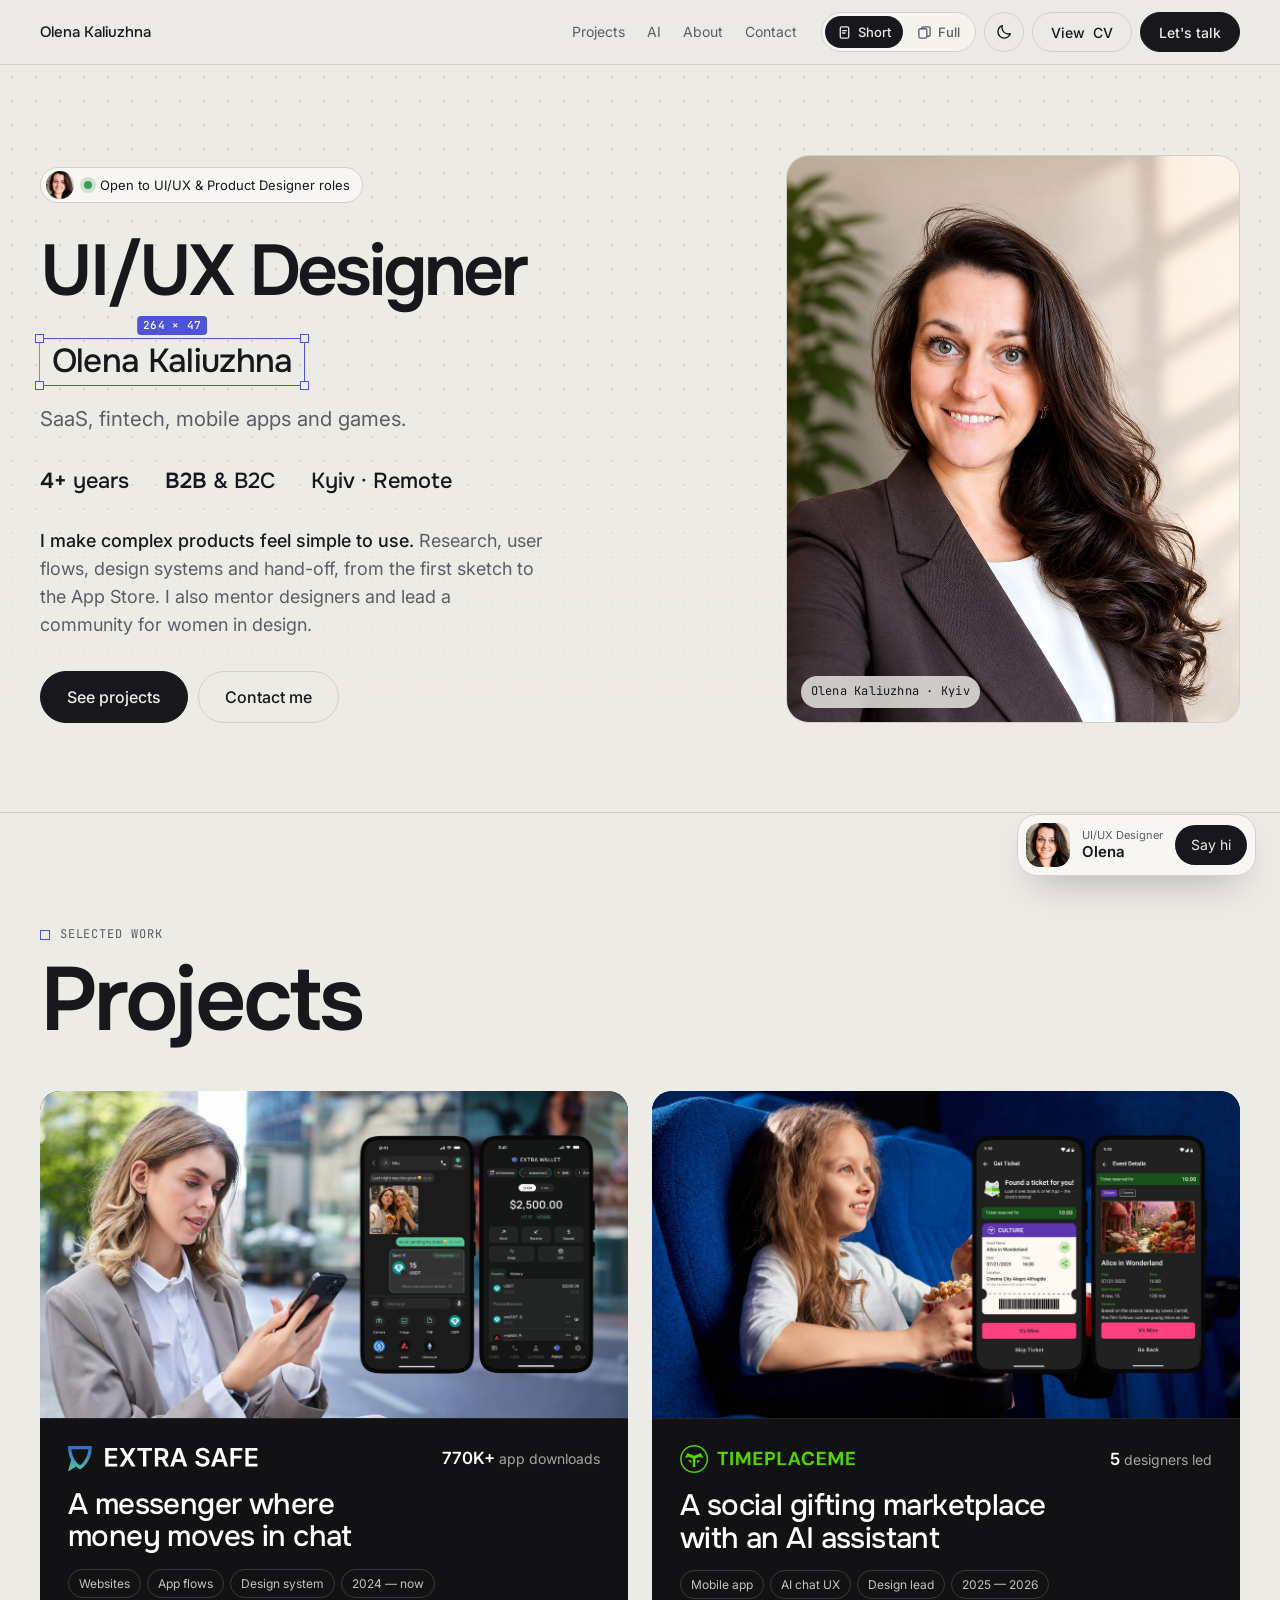
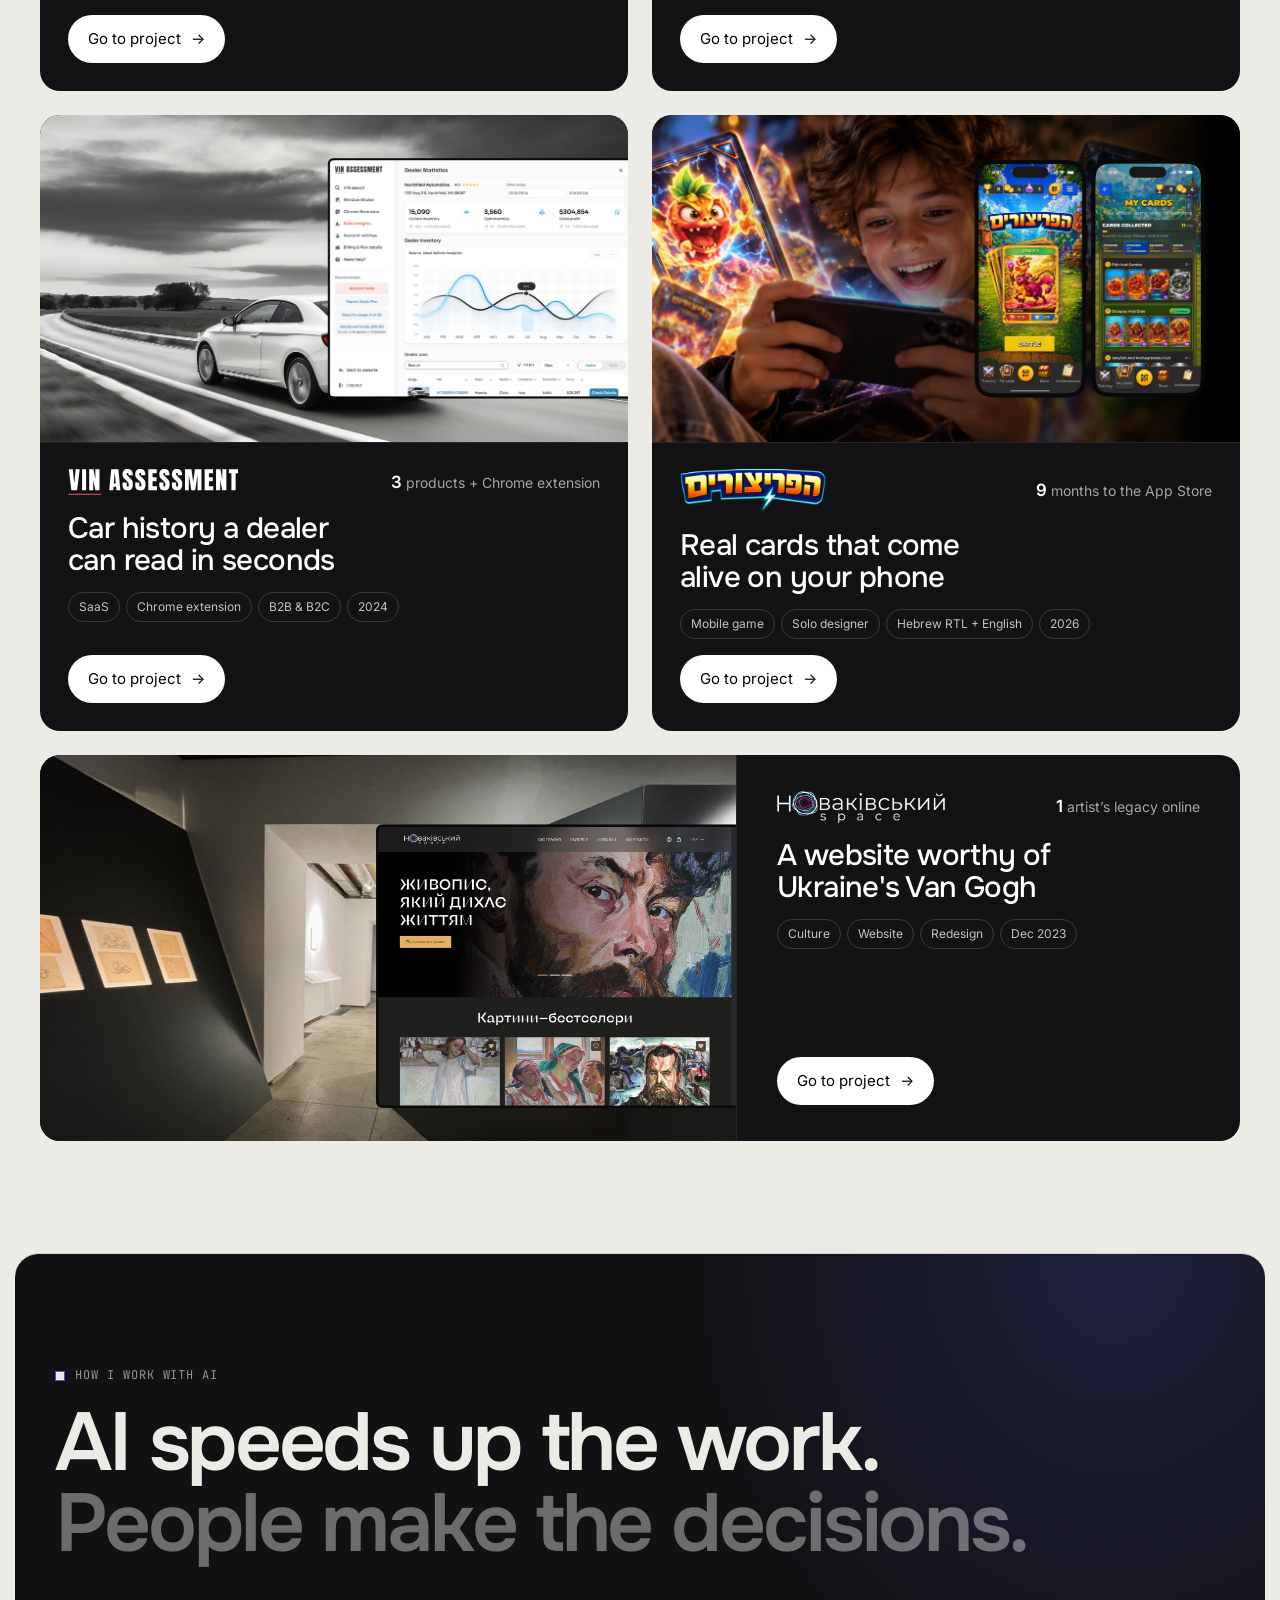
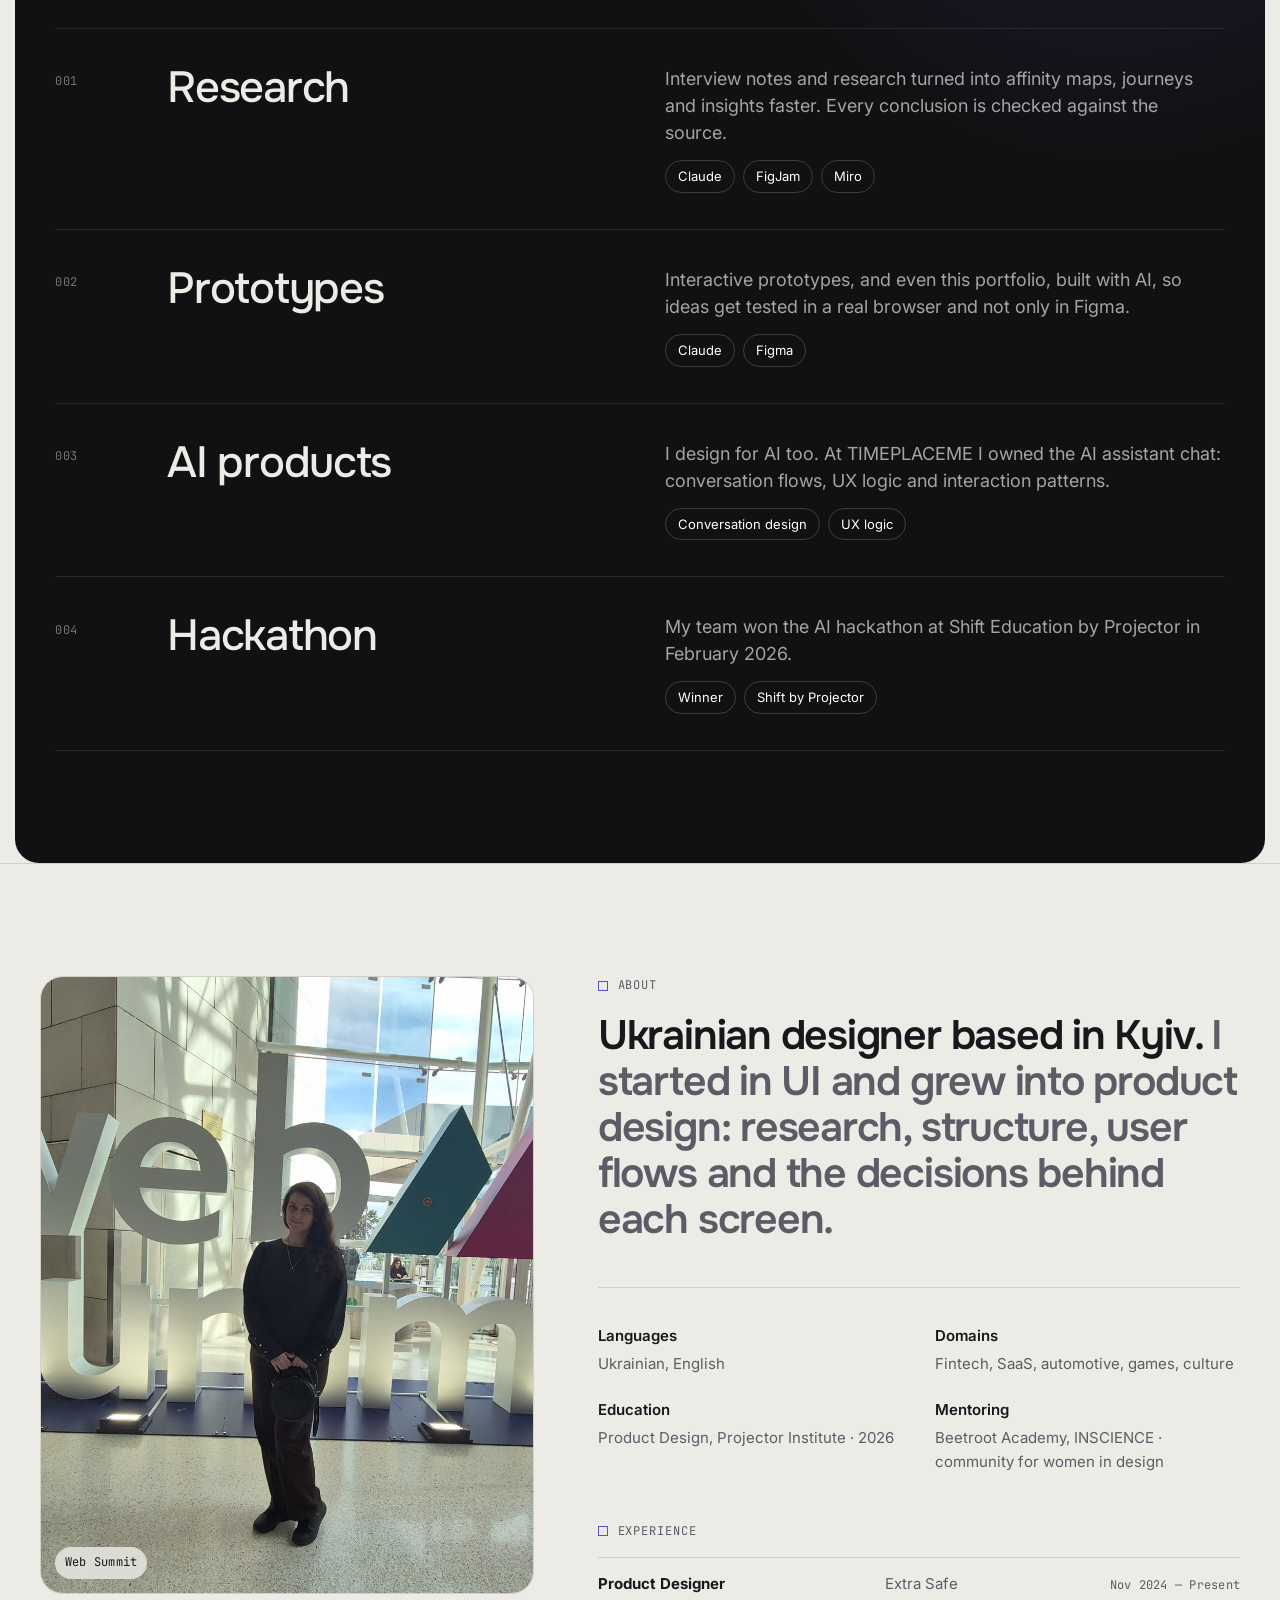
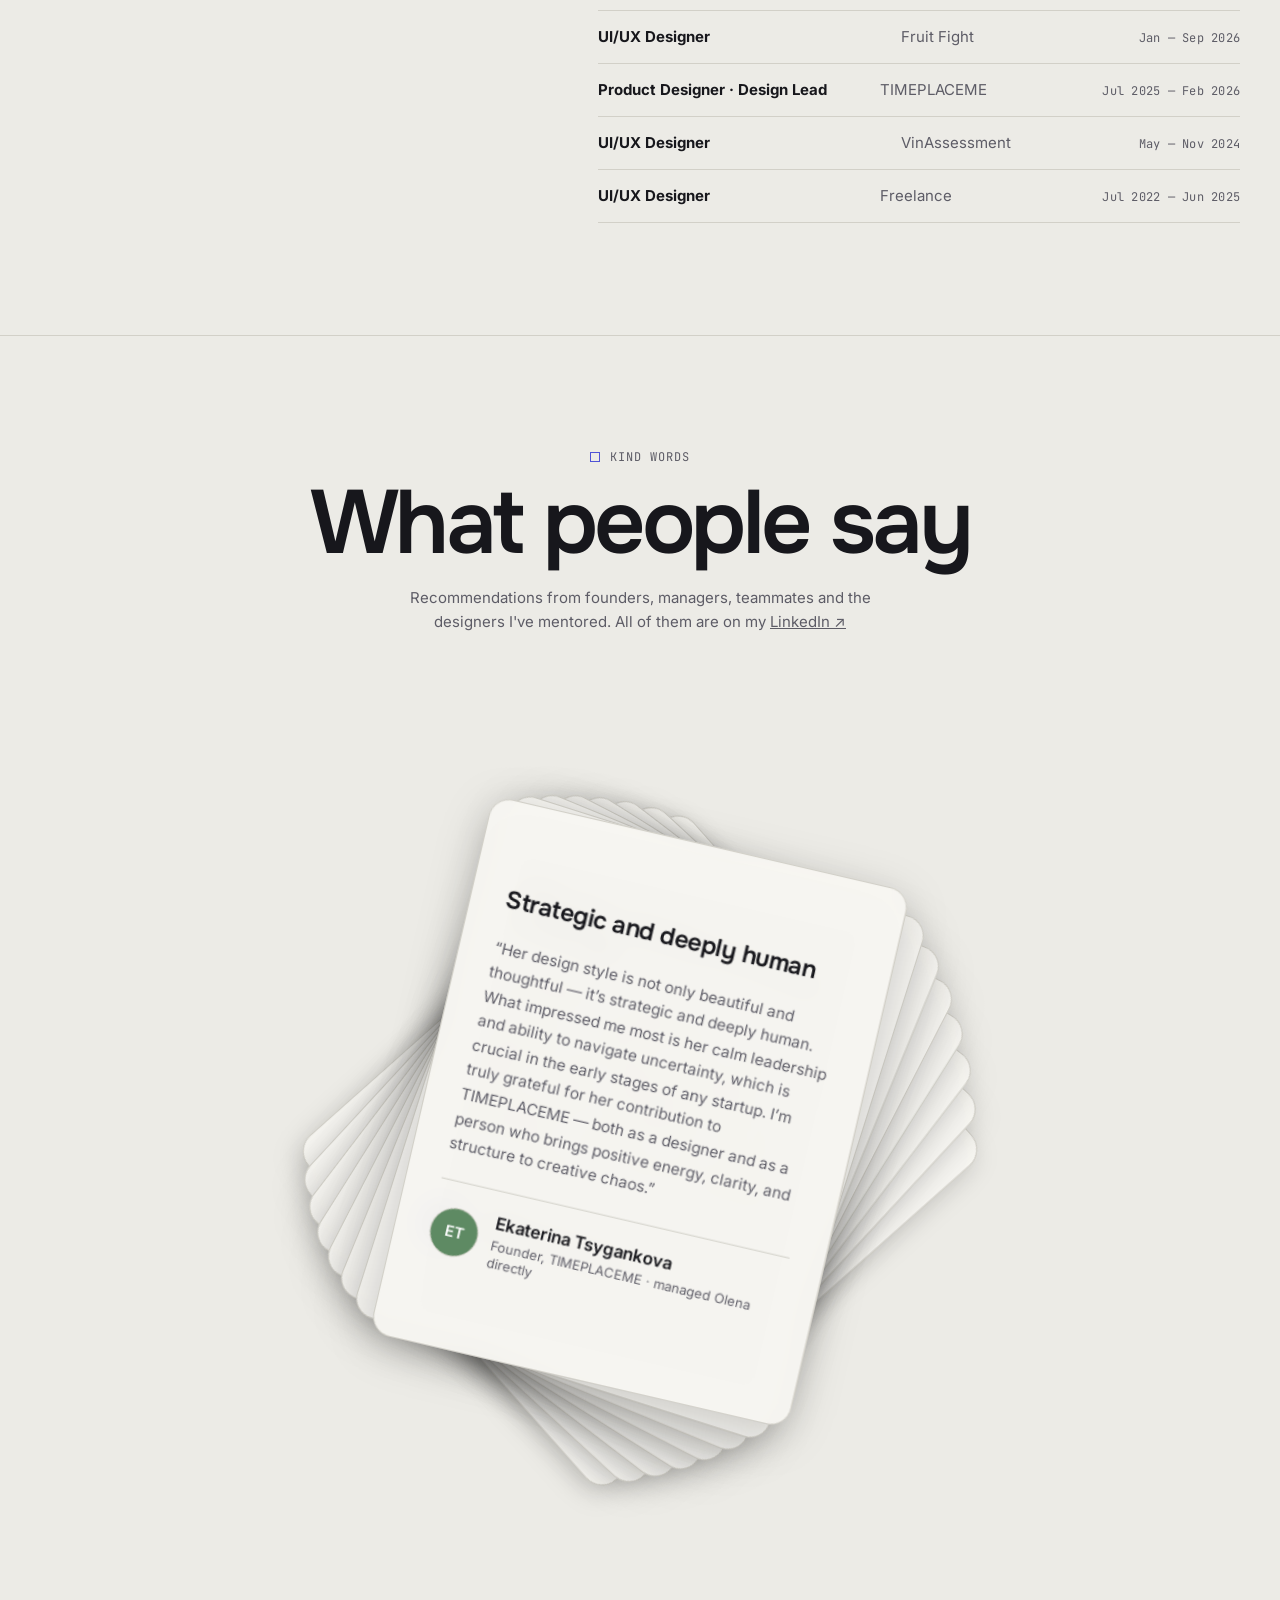
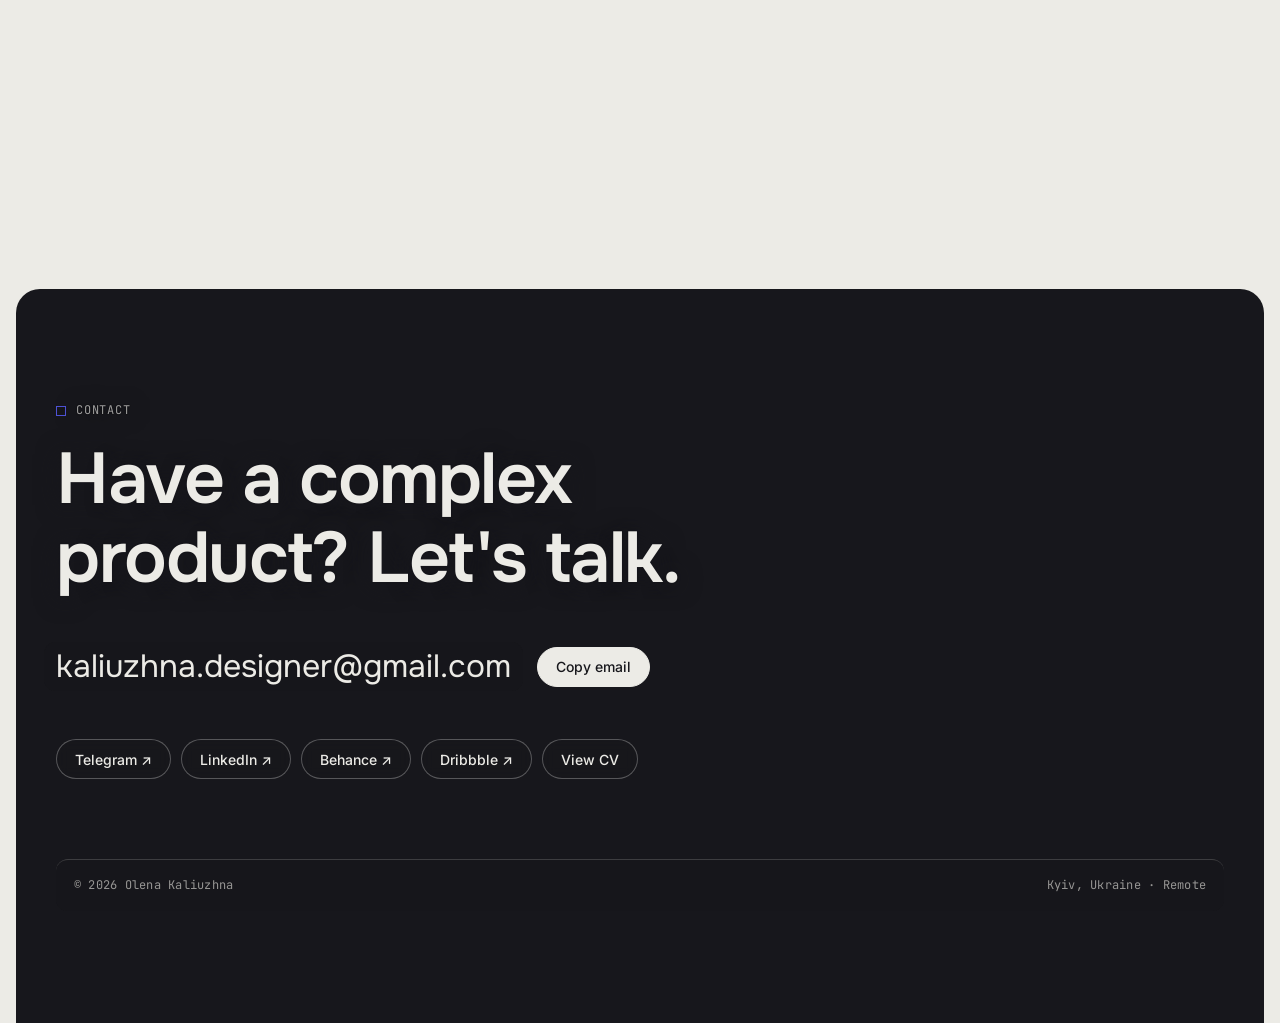
==== commit d69a2107: "Add files via upload" ====
--- a/index.html
+++ b/index.html
@@ -8,9 +8,9 @@
 <link rel="preconnect" href="https://fonts.googleapis.com">
 <link rel="preconnect" href="https://fonts.gstatic.com" crossorigin>
 <link rel="stylesheet" href="https://fonts.googleapis.com/css2?family=Inter:wght@400;500;600&family=Onest:wght@500;600&family=JetBrains+Mono:wght@400;500&display=swap">
-<link rel="stylesheet" href="styles.css?v=202610061209">
+<link rel="stylesheet" href="styles.css?v=202610061352">
 <script>try{var t=localStorage.getItem('ok-theme');if(t)document.documentElement.setAttribute('data-theme',t);}catch(e){}</script>
-<link rel="stylesheet" href="onepage.css?v=202610061209">
+<link rel="stylesheet" href="onepage.css?v=202610061352">
 </head>
 <body>
 <header class="nav">
@@ -18,6 +18,7 @@
     <a class="brand" href="#top">Olena Kaliuzhna</a>
     <nav class="nav-links" aria-label="Sections"><a href="#work">Projects</a><a href="#ai">AI</a><a href="#about">About</a><a href="#contact">Contact</a></nav>
     <div class="nav-actions">
+      <div class="ver-switch" role="group" aria-label="Site version"><span class="vs-opt is-on" aria-current="page" title="Short version"><svg viewBox="0 0 16 16" aria-hidden="true"><rect x="3.5" y="2" width="9" height="12" rx="1.6"/><path d="M6 6h4M6 8.5h2.5"/></svg><span>Short</span></span><a class="vs-opt" href="https://olenakaliuzhnadesigner-product.github.io/portfolio/" title="Full version: all pages and case studies"><svg viewBox="0 0 16 16" aria-hidden="true"><rect x="2" y="4" width="8.5" height="10" rx="1.6"/><path d="M5 4V3.4C5 2.6 5.6 2 6.4 2h6.1c.8 0 1.5.6 1.5 1.4v7.2c0 .8-.7 1.4-1.5 1.4h-2"/></svg><span>Full</span></a></div>
       <button class="btn ghost icon-btn theme-btn" id="theme" type="button" aria-label="Switch colour theme">
         <svg class="i-moon" viewBox="0 0 24 24" fill="none" stroke="currentColor" stroke-width="1.7" stroke-linecap="round" stroke-linejoin="round" aria-hidden="true"><path d="M20.5 14.2A8.5 8.5 0 0 1 9.8 3.5a8.5 8.5 0 1 0 10.7 10.7z"/></svg>
         <svg class="i-sun" viewBox="0 0 24 24" fill="none" stroke="currentColor" stroke-width="1.7" stroke-linecap="round" aria-hidden="true"><circle cx="12" cy="12" r="4.2"/><path d="M12 2.5v2M12 19.5v2M2.5 12h2M19.5 12h2M5.3 5.3l1.4 1.4M17.3 17.3l1.4 1.4M5.3 18.7l1.4-1.4M17.3 6.7l1.4-1.4"/></svg>
--- a/styles.css
+++ b/styles.css
@@ -901,3 +901,12 @@
   -webkit-mask-image:linear-gradient(to bottom,#000 92%,transparent);mask-image:linear-gradient(to bottom,#000 92%,transparent)}
 .contact .grid-pulse canvas{position:absolute;inset:0;display:block}
 
+
+/* Site version switch (Short one-pager <-> Full site), lives in the header of both sites */
+.ver-switch{display:inline-flex;align-items:center;gap:2px;padding:3px;height:40px;border:1px solid var(--line);border-radius:999px;background:color-mix(in srgb,var(--surface) 70%,transparent)}
+.vs-opt{display:inline-flex;align-items:center;gap:6px;height:32px;padding:0 12px;border-radius:999px;font:500 .8125rem var(--f-body);color:var(--muted);text-decoration:none;transition:background .2s ease,color .2s ease}
+.vs-opt svg{width:15px;height:15px;fill:none;stroke:currentColor;stroke-width:1.4;stroke-linecap:round;stroke-linejoin:round;flex:none}
+a.vs-opt:hover{color:var(--ink);background:color-mix(in srgb,var(--ink) 7%,transparent)}
+a.vs-opt:focus-visible{outline:2px solid var(--accent);outline-offset:2px}
+.vs-opt.is-on{background:var(--ink);color:var(--paper);cursor:default}
+@media (max-width:640px){.vs-opt{padding:0 10px}.vs-opt>span{display:none}}
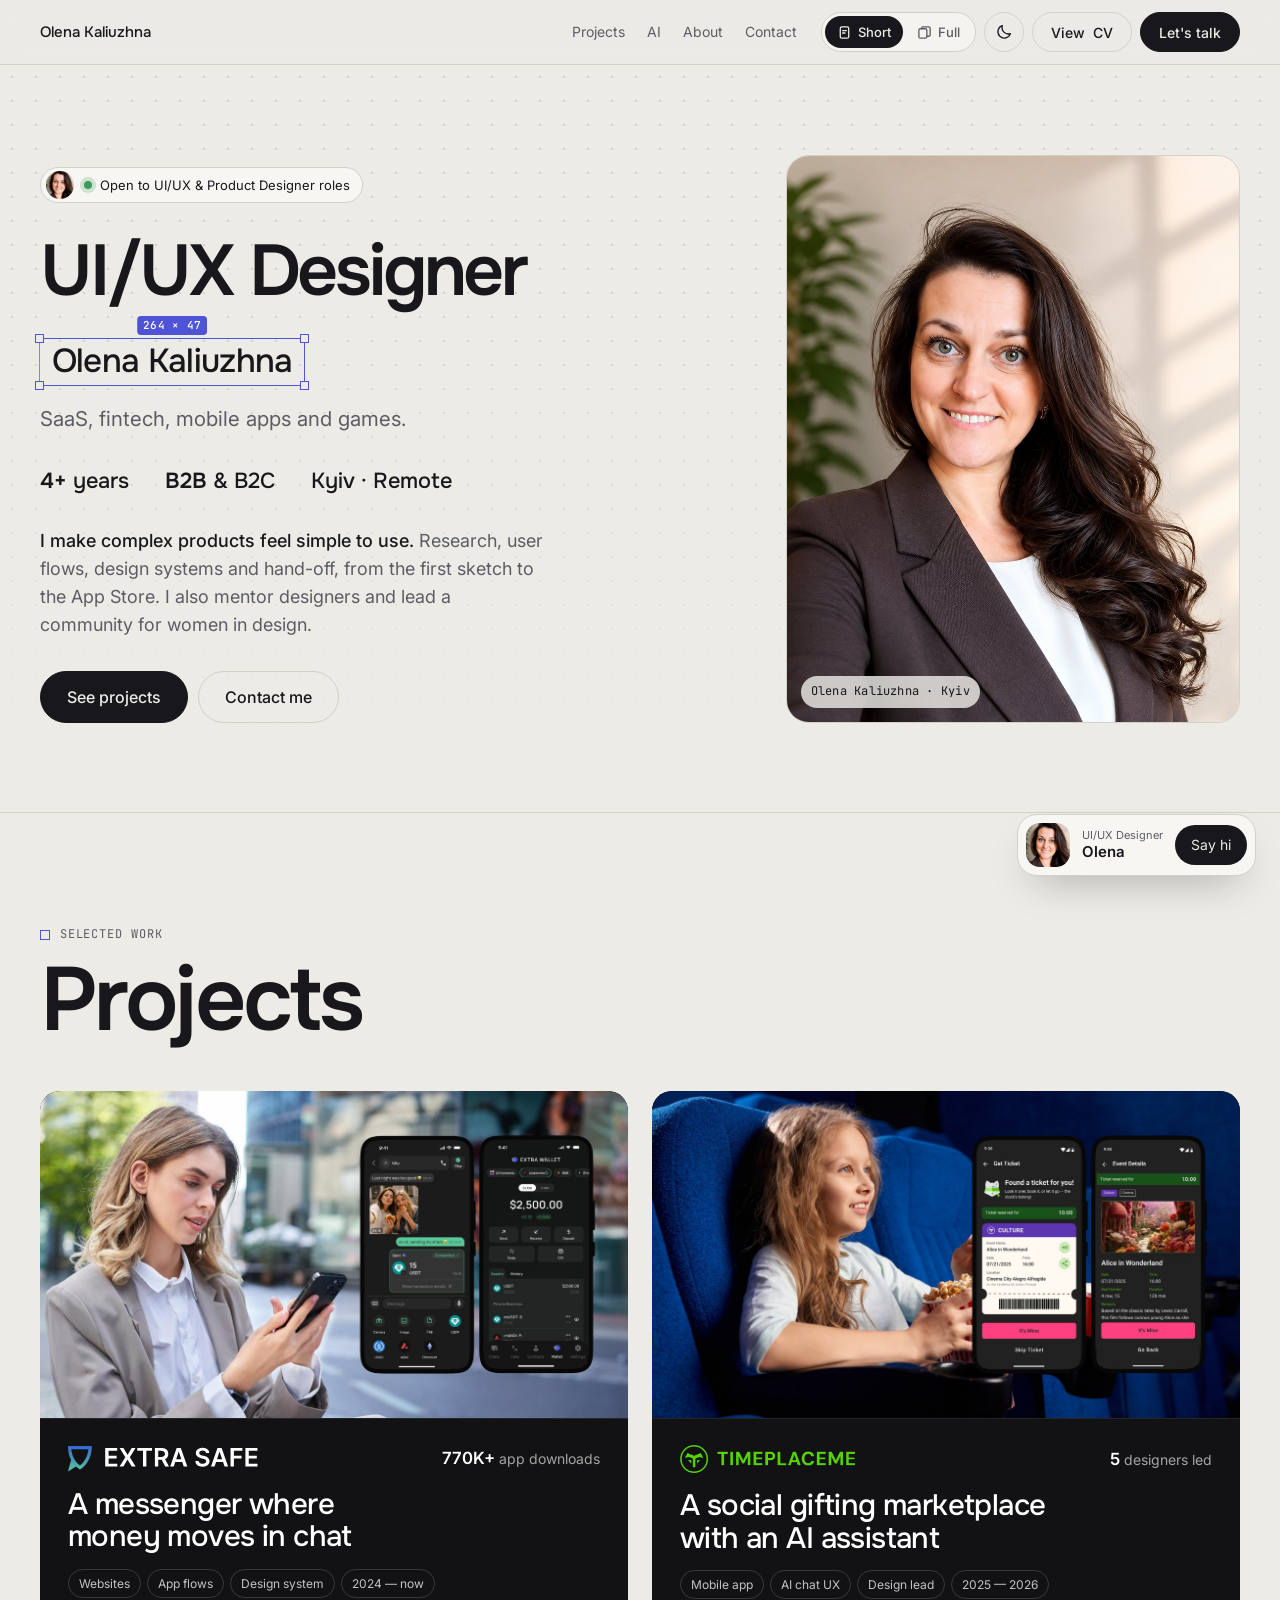
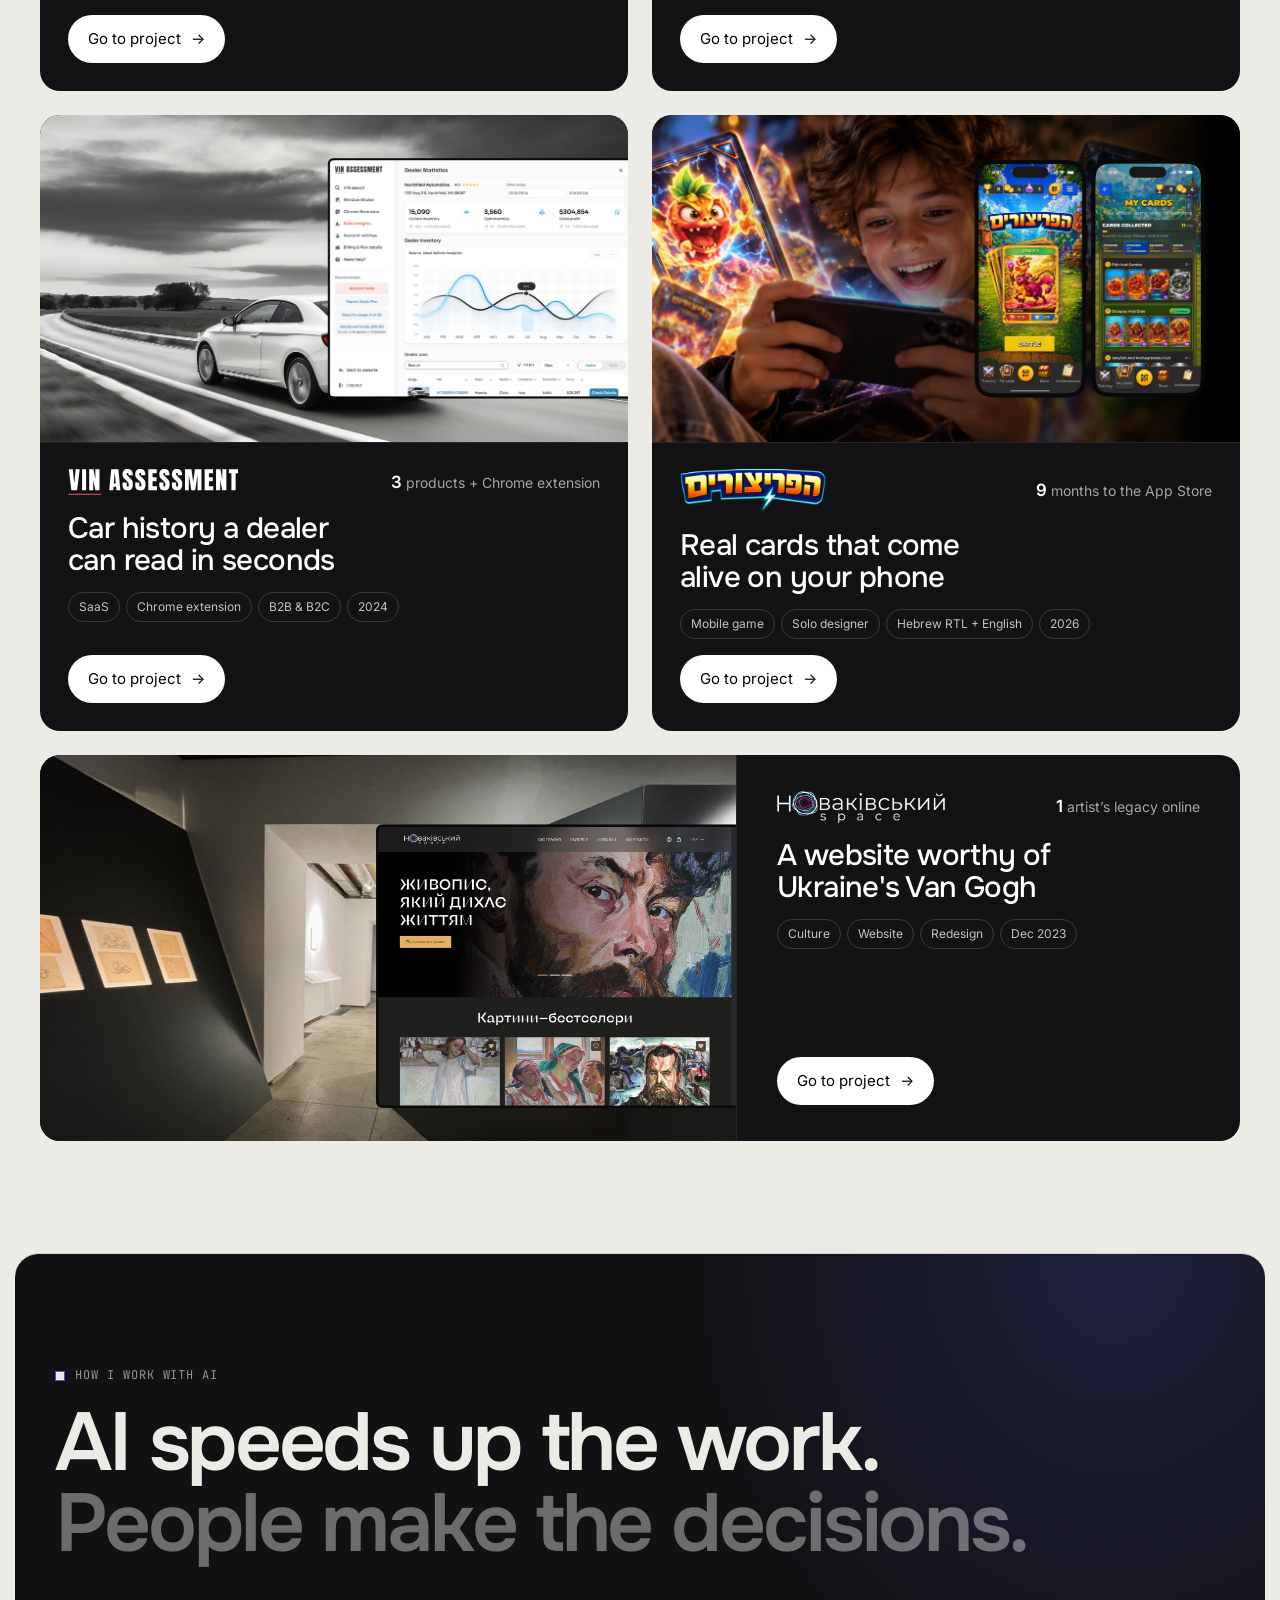
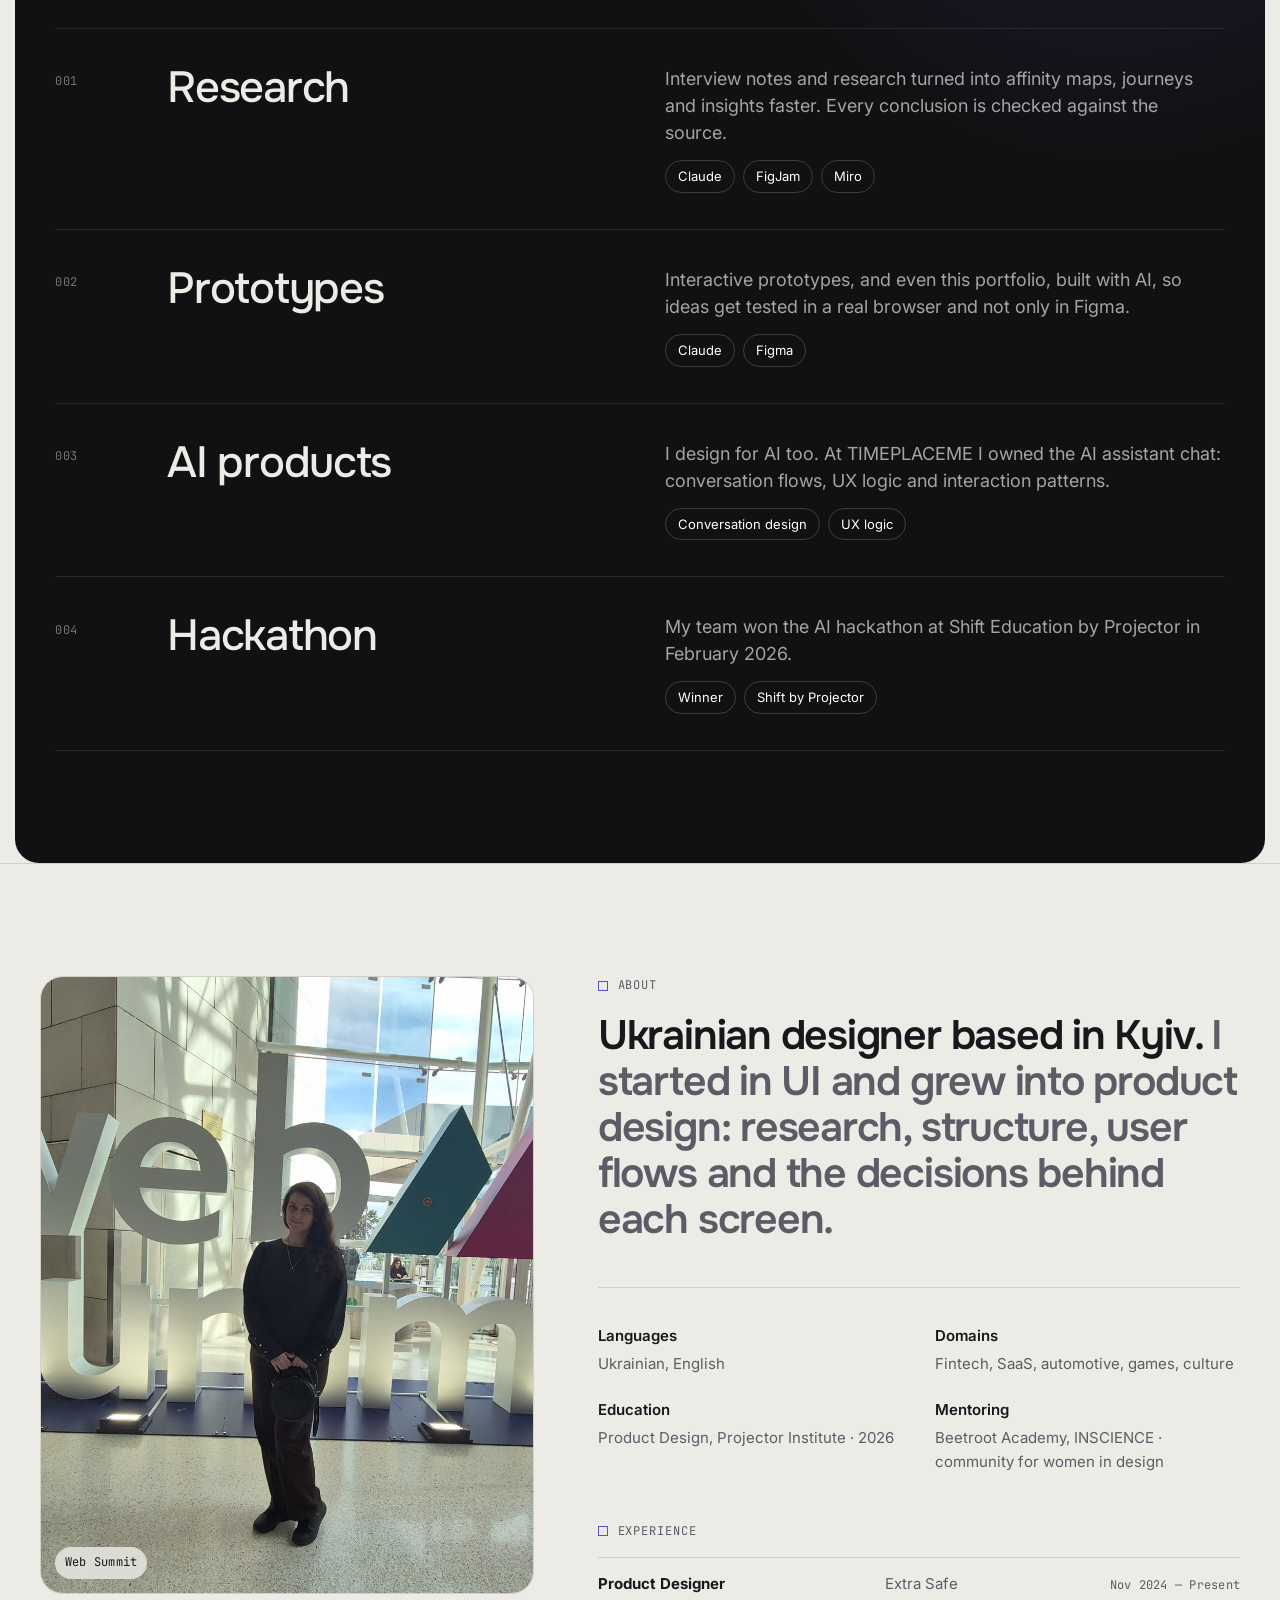
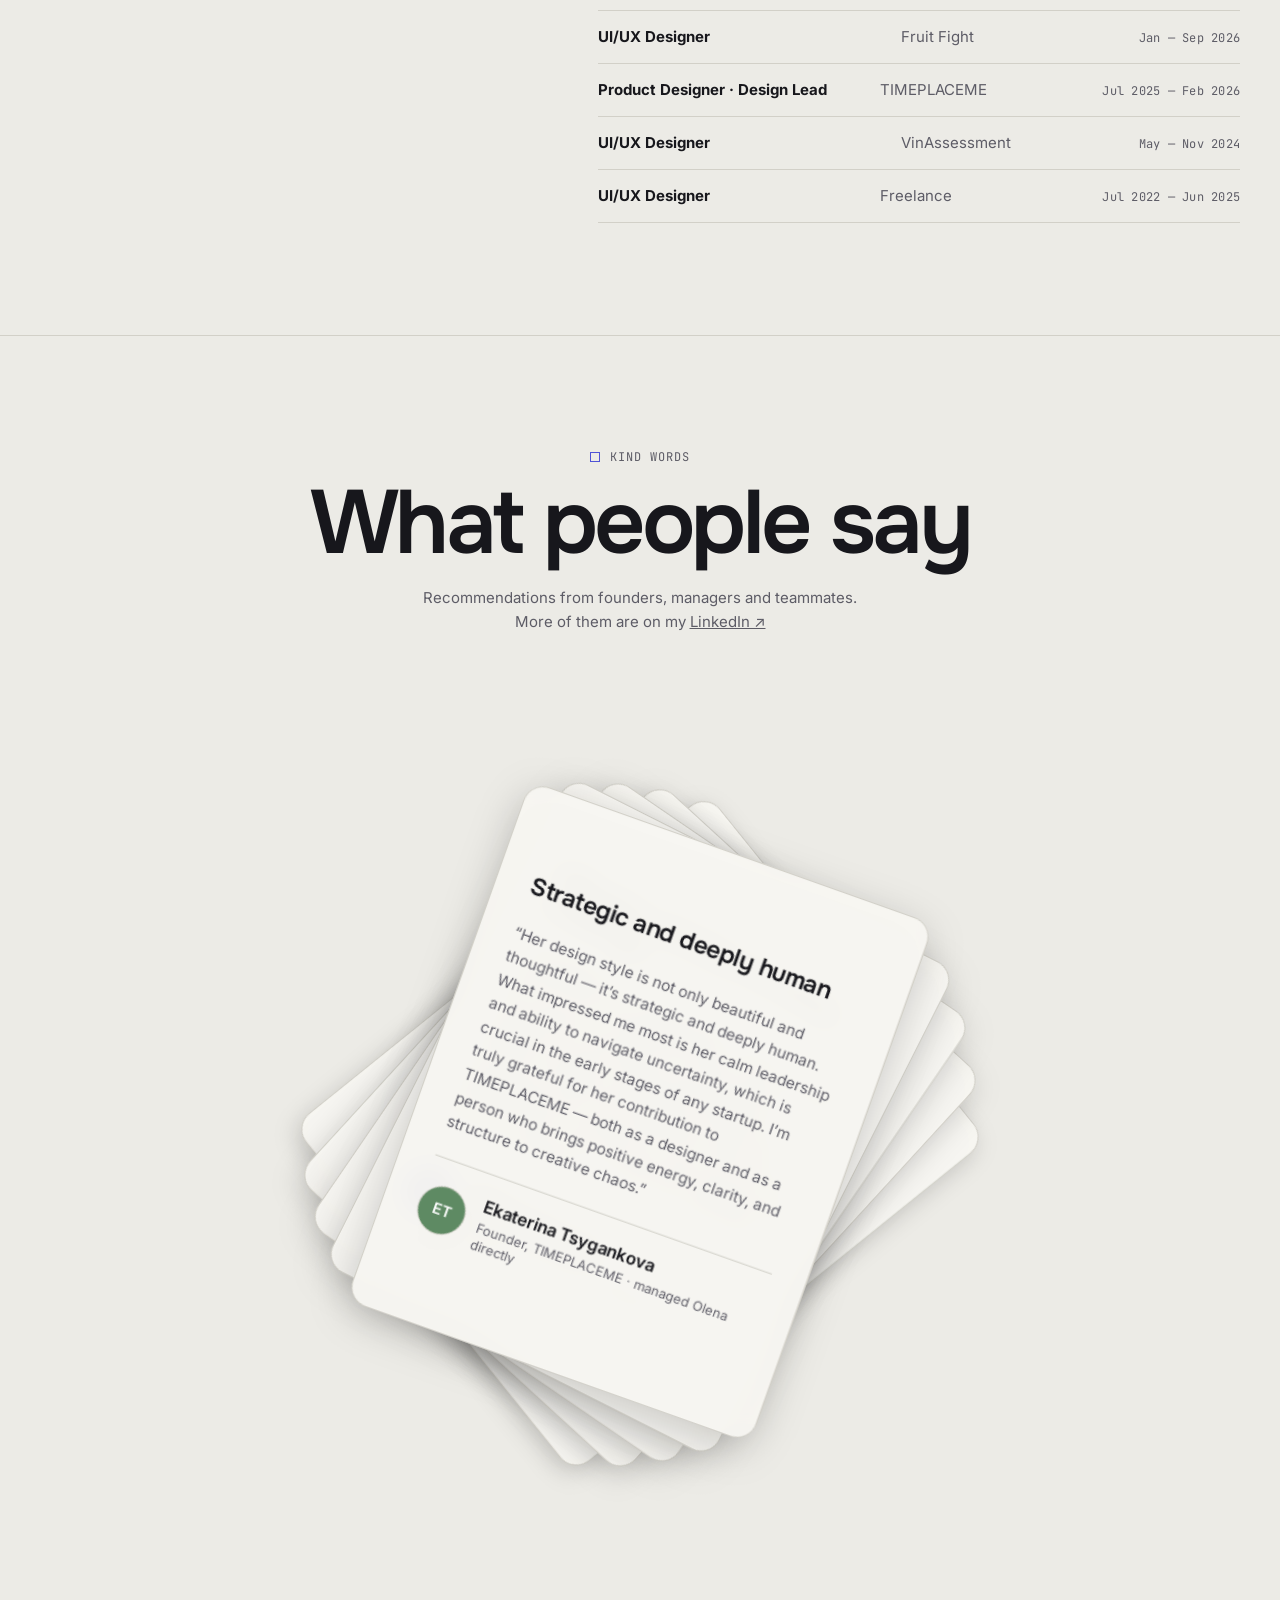
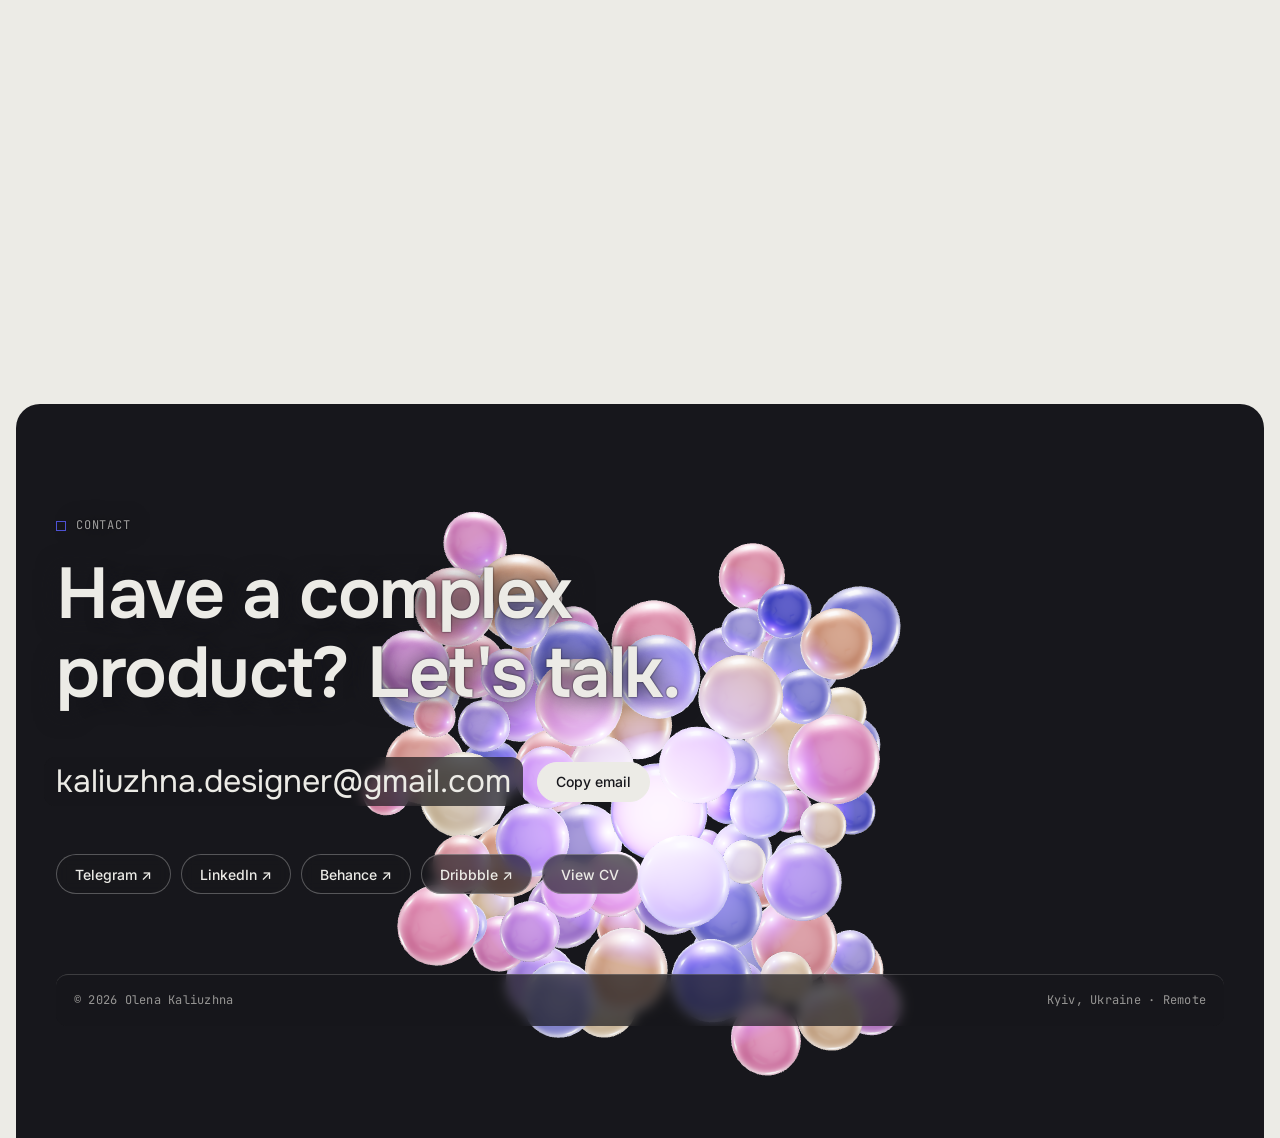
==== commit 331e91b5: "Add files via upload" ====
--- a/index.html
+++ b/index.html
@@ -8,9 +8,9 @@
 <link rel="preconnect" href="https://fonts.googleapis.com">
 <link rel="preconnect" href="https://fonts.gstatic.com" crossorigin>
 <link rel="stylesheet" href="https://fonts.googleapis.com/css2?family=Inter:wght@400;500;600&family=Onest:wght@500;600&family=JetBrains+Mono:wght@400;500&display=swap">
-<link rel="stylesheet" href="styles.css?v=202610061352">
+<link rel="stylesheet" href="styles.css?v=202610061404">
 <script>try{var t=localStorage.getItem('ok-theme');if(t)document.documentElement.setAttribute('data-theme',t);}catch(e){}</script>
-<link rel="stylesheet" href="onepage.css?v=202610061352">
+<link rel="stylesheet" href="onepage.css?v=202610061404">
 </head>
 <body>
 <header class="nav">
@@ -136,9 +136,9 @@
     <div class="wrap op-stack-head">
       <div class="eyebrow">Kind words</div>
       <h2 class="op-h2">What people say</h2>
-      <p>Recommendations from founders, managers, teammates and the designers I've mentored. All of them are on my <a href="https://www.linkedin.com/in/kaliuzhnaolena/details/recommendations/" target="_blank" rel="noopener">LinkedIn ↗</a></p>
-    </div>
-    <div class="cs-scroll" data-cards-stack style="--n:8">
+      <p>Recommendations from founders, managers and teammates. More of them are on my <a href="https://www.linkedin.com/in/kaliuzhnaolena/details/recommendations/" target="_blank" rel="noopener">LinkedIn ↗</a></p>
+    </div>
+    <div class="cs-scroll" data-cards-stack style="--n:5">
       <div class="cs-sticky">
         <div class="cs-cards">
           <article class="cs-card" data-i="0" aria-labelledby="cs-0-name">
@@ -165,21 +165,6 @@
             <span class="cs-head">Fresh ideas and a creative approach</span>
             <blockquote class="cs-quote"><p>“She’s an incredible UI/UX specialist who always brings fresh ideas and a creative approach to her work. I really appreciate how attentive she is to details and always tries to understand the needs of users. Her responsibility and organisation are truly impressive.”</p></blockquote>
             <footer class="cs-who"><span class="cs-ava" style="--tone:#3F7FB0" aria-hidden="true">AS</span><span><b id="cs-4-name">Alina Sokur</b><small>Product / Project Manager · same team</small></span></footer>
-          </article>
-          <article class="cs-card" data-i="5" aria-labelledby="cs-5-name">
-            <span class="cs-head">Complex concepts, made simple</span>
-            <blockquote class="cs-quote"><p>“Her deep involvement in every task, sense of responsibility, and ability to explain complex concepts in a simple, accessible way made a huge difference in my learning experience. Her thoughtful guidance, clarity, and structured feedback helped me move forward with confidence.”</p></blockquote>
-            <footer class="cs-who"><span class="cs-ava" style="--tone:#4F53D6" aria-hidden="true">YB</span><span><b id="cs-5-name">Yuliia Bohuslavska</b><small>Inclusive UX/UI Designer · mentee</small></span></footer>
-          </article>
-          <article class="cs-card" data-i="6" aria-labelledby="cs-6-name">
-            <span class="cs-head">Precision, innovation and a proactive team player</span>
-            <blockquote class="cs-quote"><p>“Her designs aren’t just eye-catching but showcasing functional prowess, thanks to her careful research and empathy for what users need. Olena actively contributes to the success of other students by providing constructive feedback and tirelessly assisting those in need.”</p></blockquote>
-            <footer class="cs-who"><span class="cs-ava" style="--tone:#A9864F" aria-hidden="true">JD</span><span><b id="cs-6-name">Julia Derevianko</b><small>Product Designer · Olena’s teacher</small></span></footer>
-          </article>
-          <article class="cs-card" data-i="7" aria-labelledby="cs-7-name">
-            <span class="cs-head">A powerful boost of inspiration</span>
-            <blockquote class="cs-quote"><p>“Olena is the mentor who greatly helped me advance in the field of UI/UX design. Thanks to her, I not only gained the necessary knowledge and skills in UI/UX design but also received a powerful boost of inspiration and confidence in my abilities.”</p></blockquote>
-            <footer class="cs-who"><span class="cs-ava" style="--tone:#5E8A63" aria-hidden="true">LS</span><span><b id="cs-7-name">Liliia Sobko</b><small>UI/UX Designer · mentee</small></span></footer>
           </article>
         </div>
       </div>
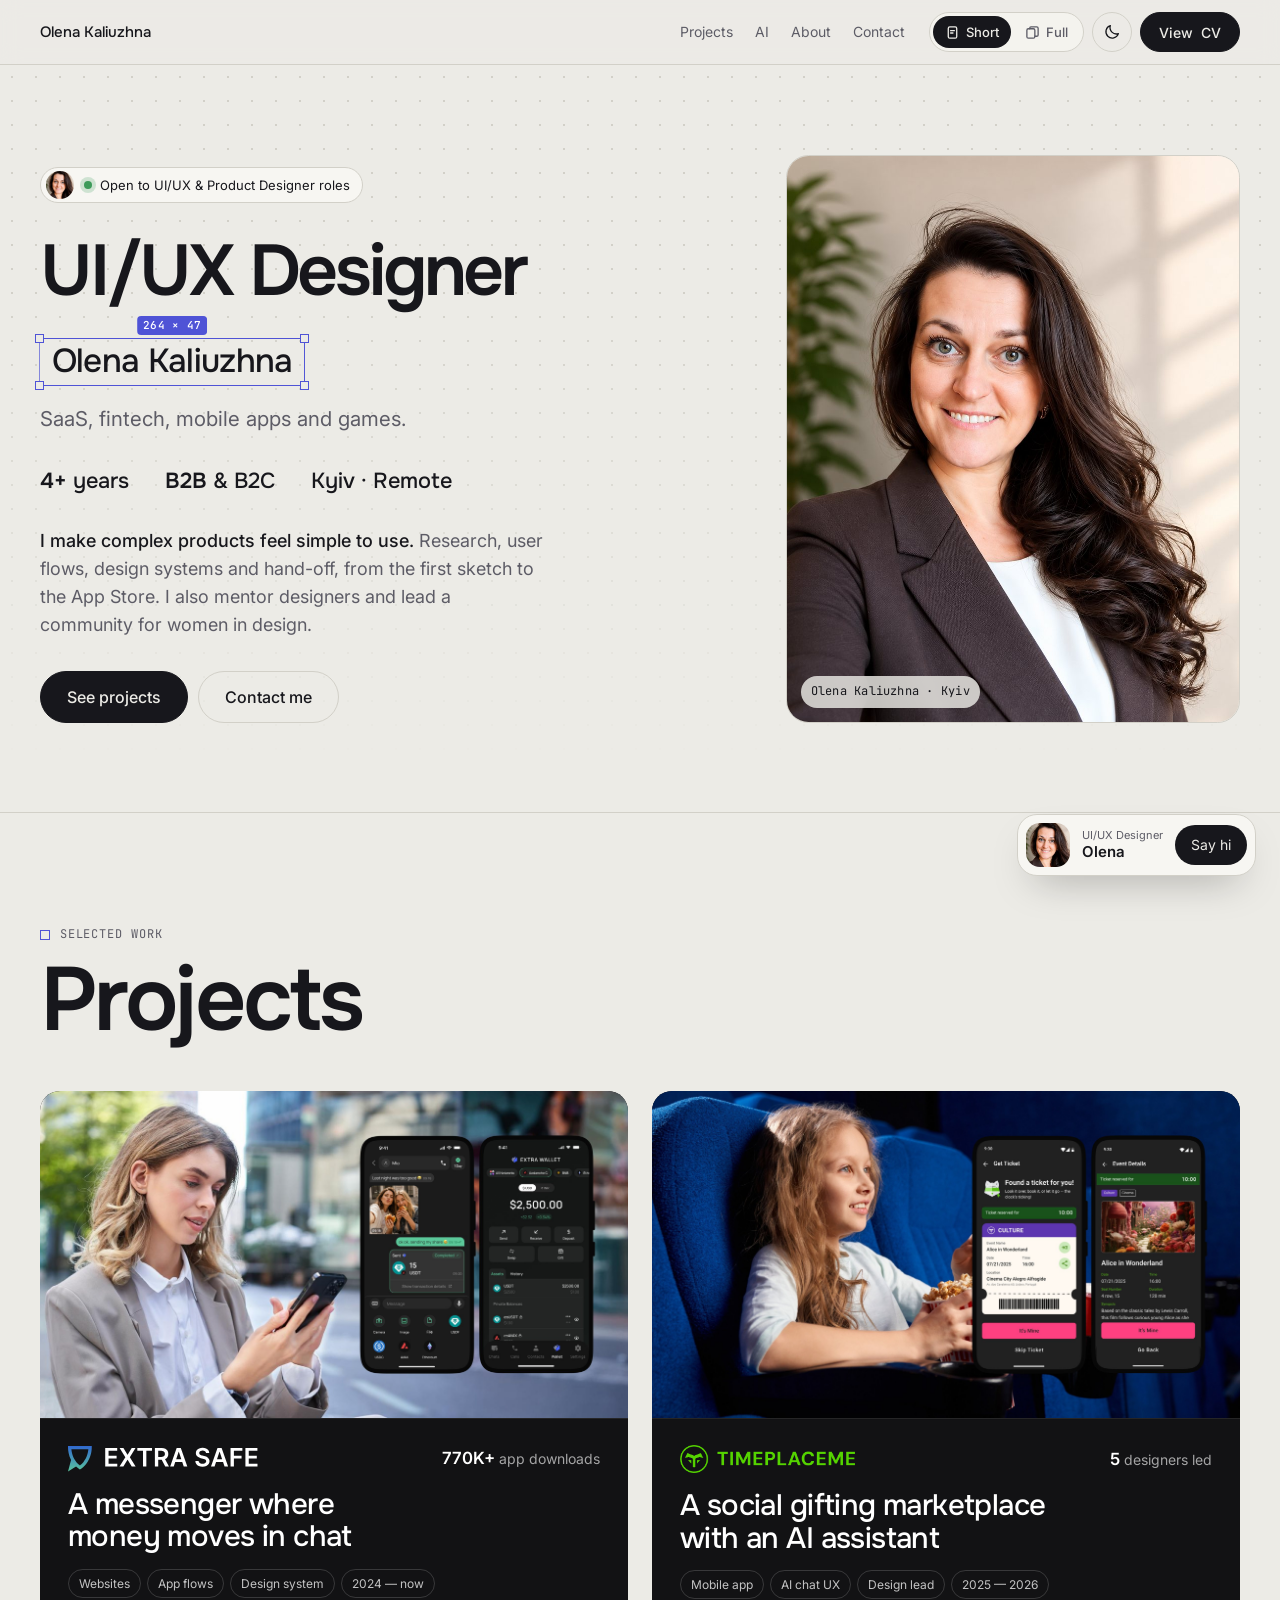
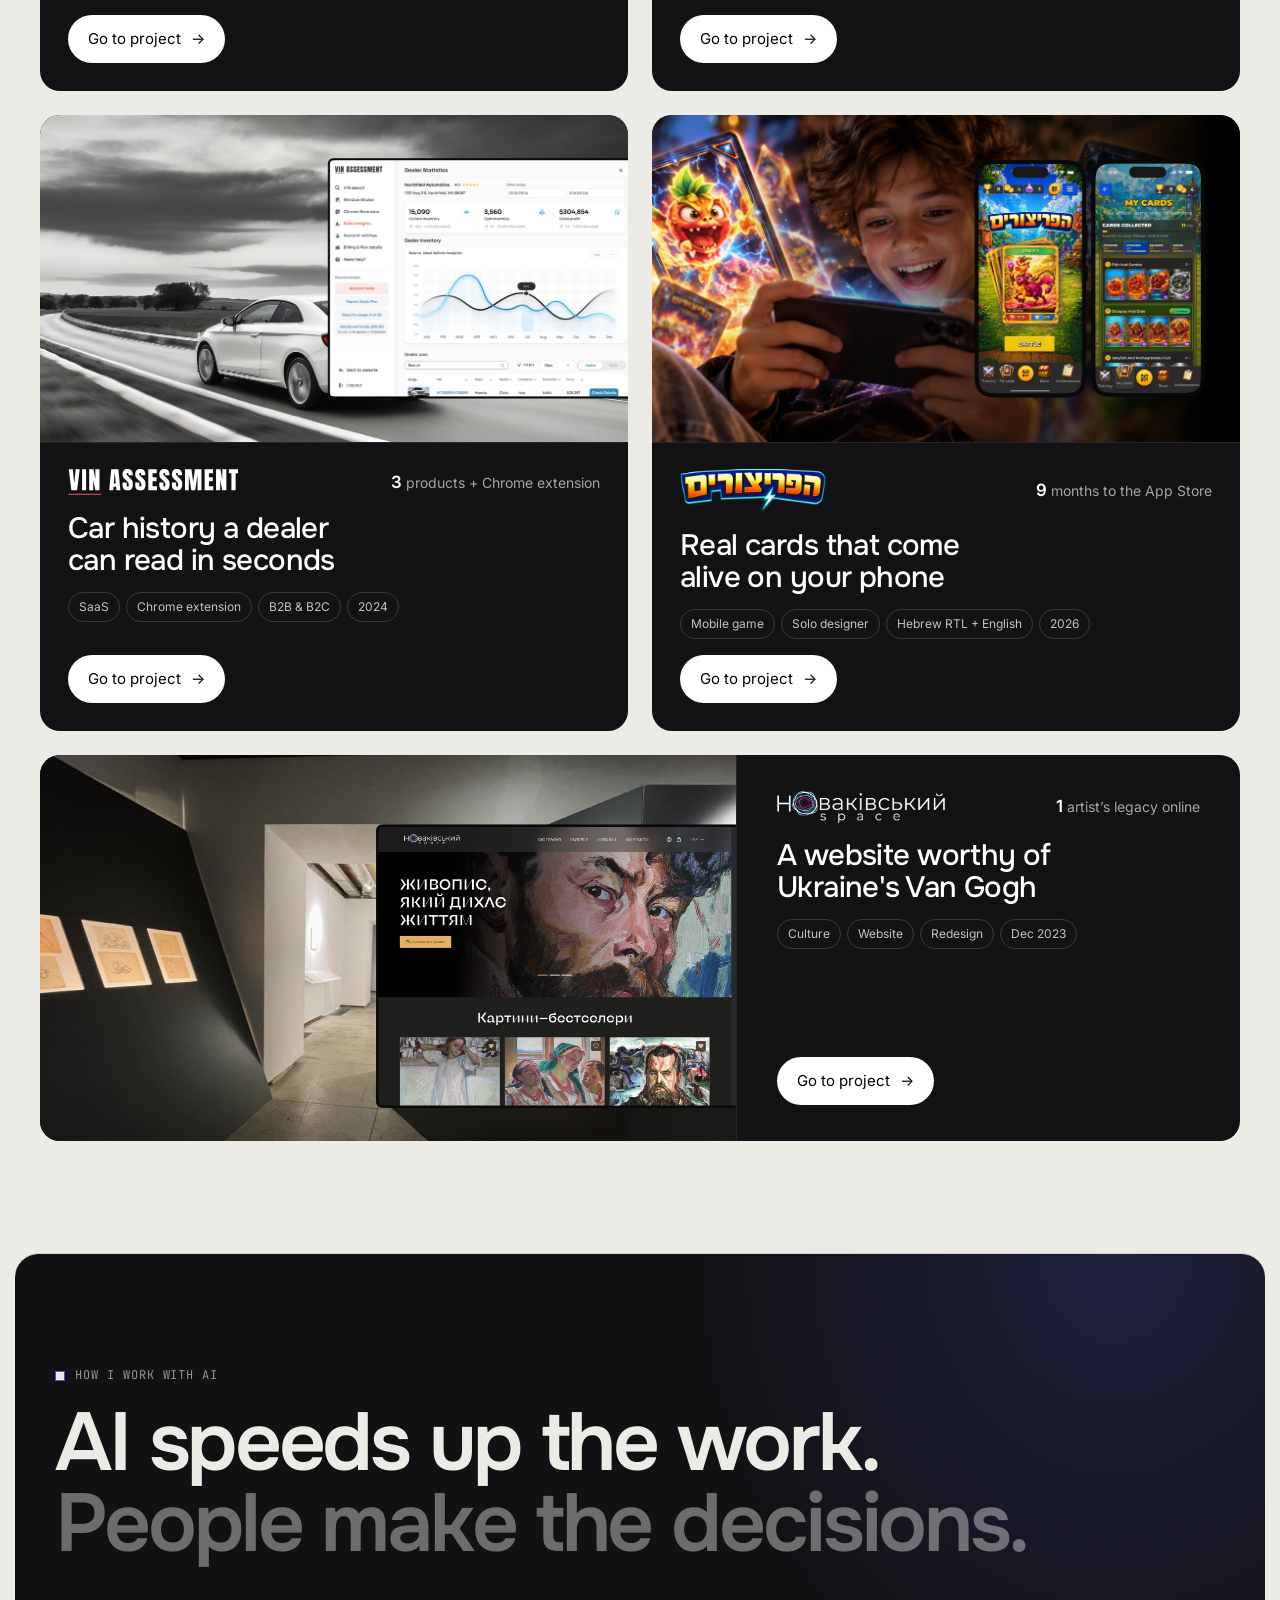
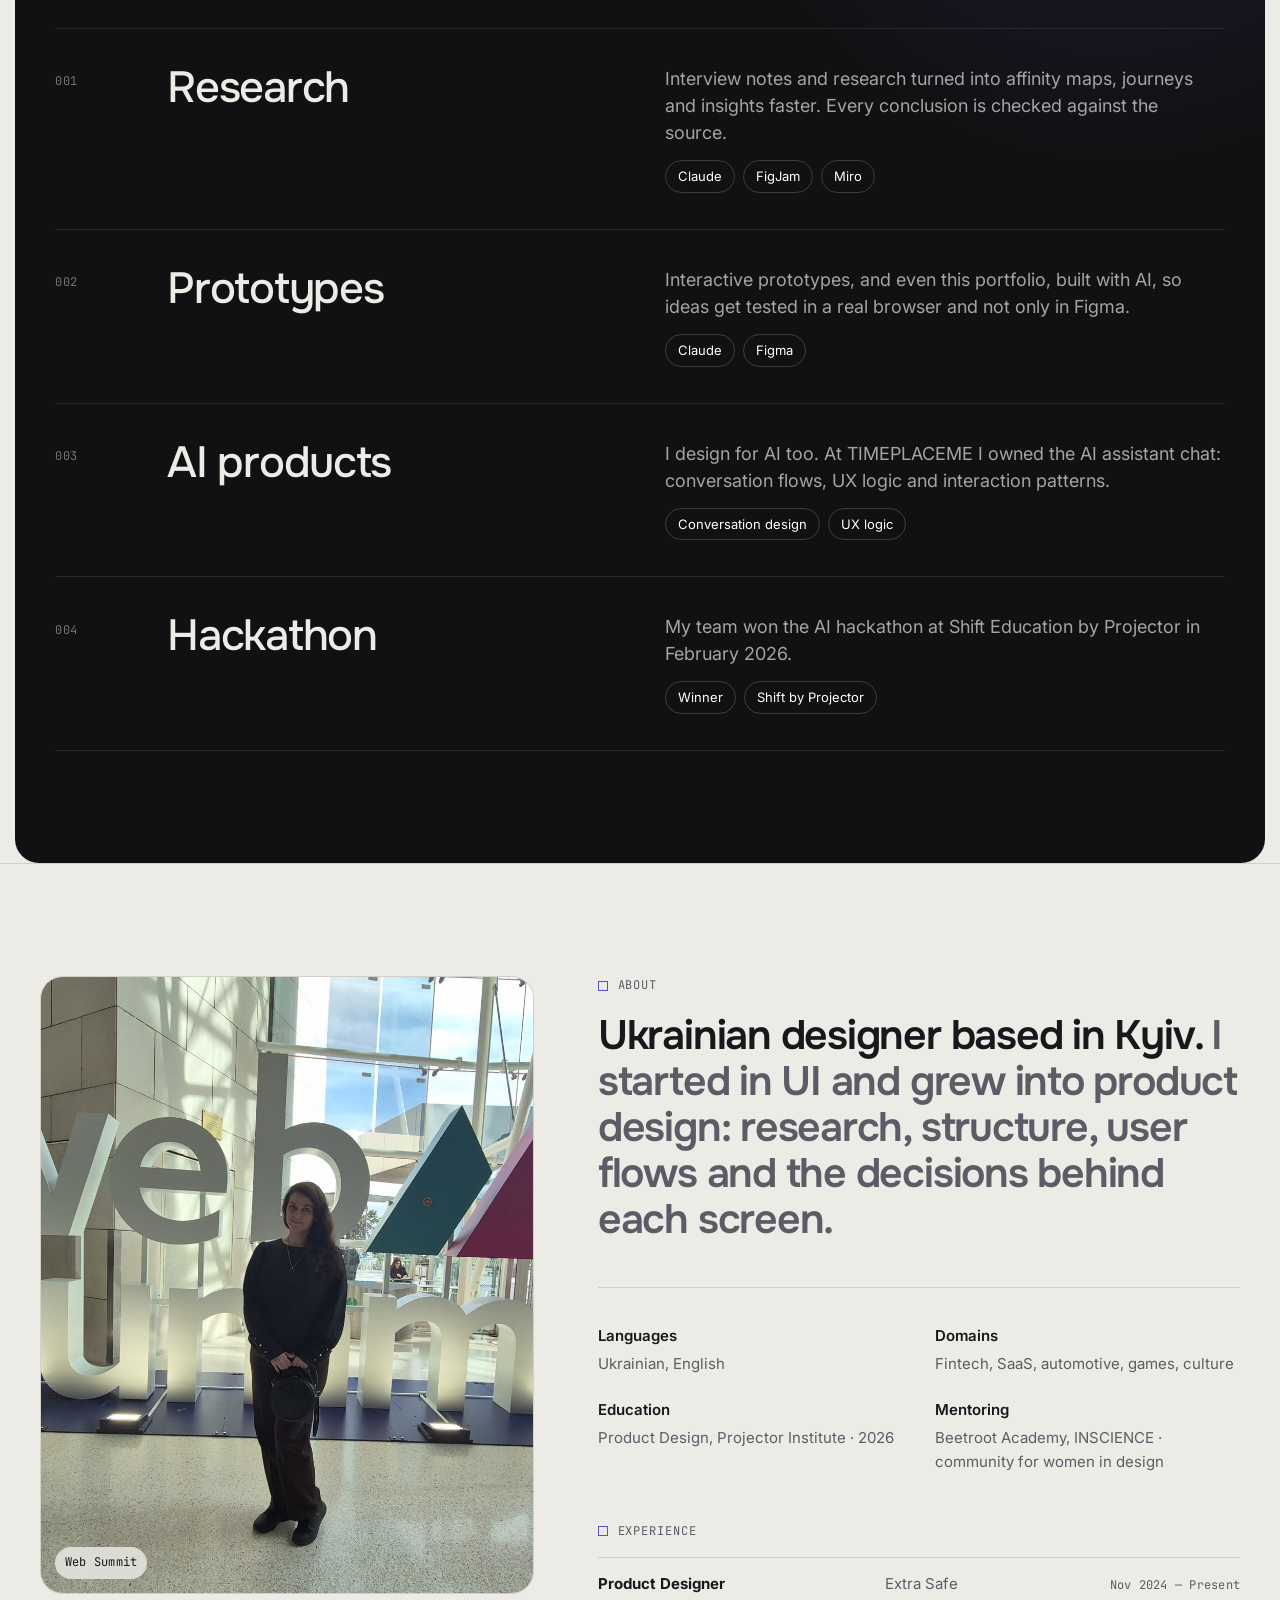
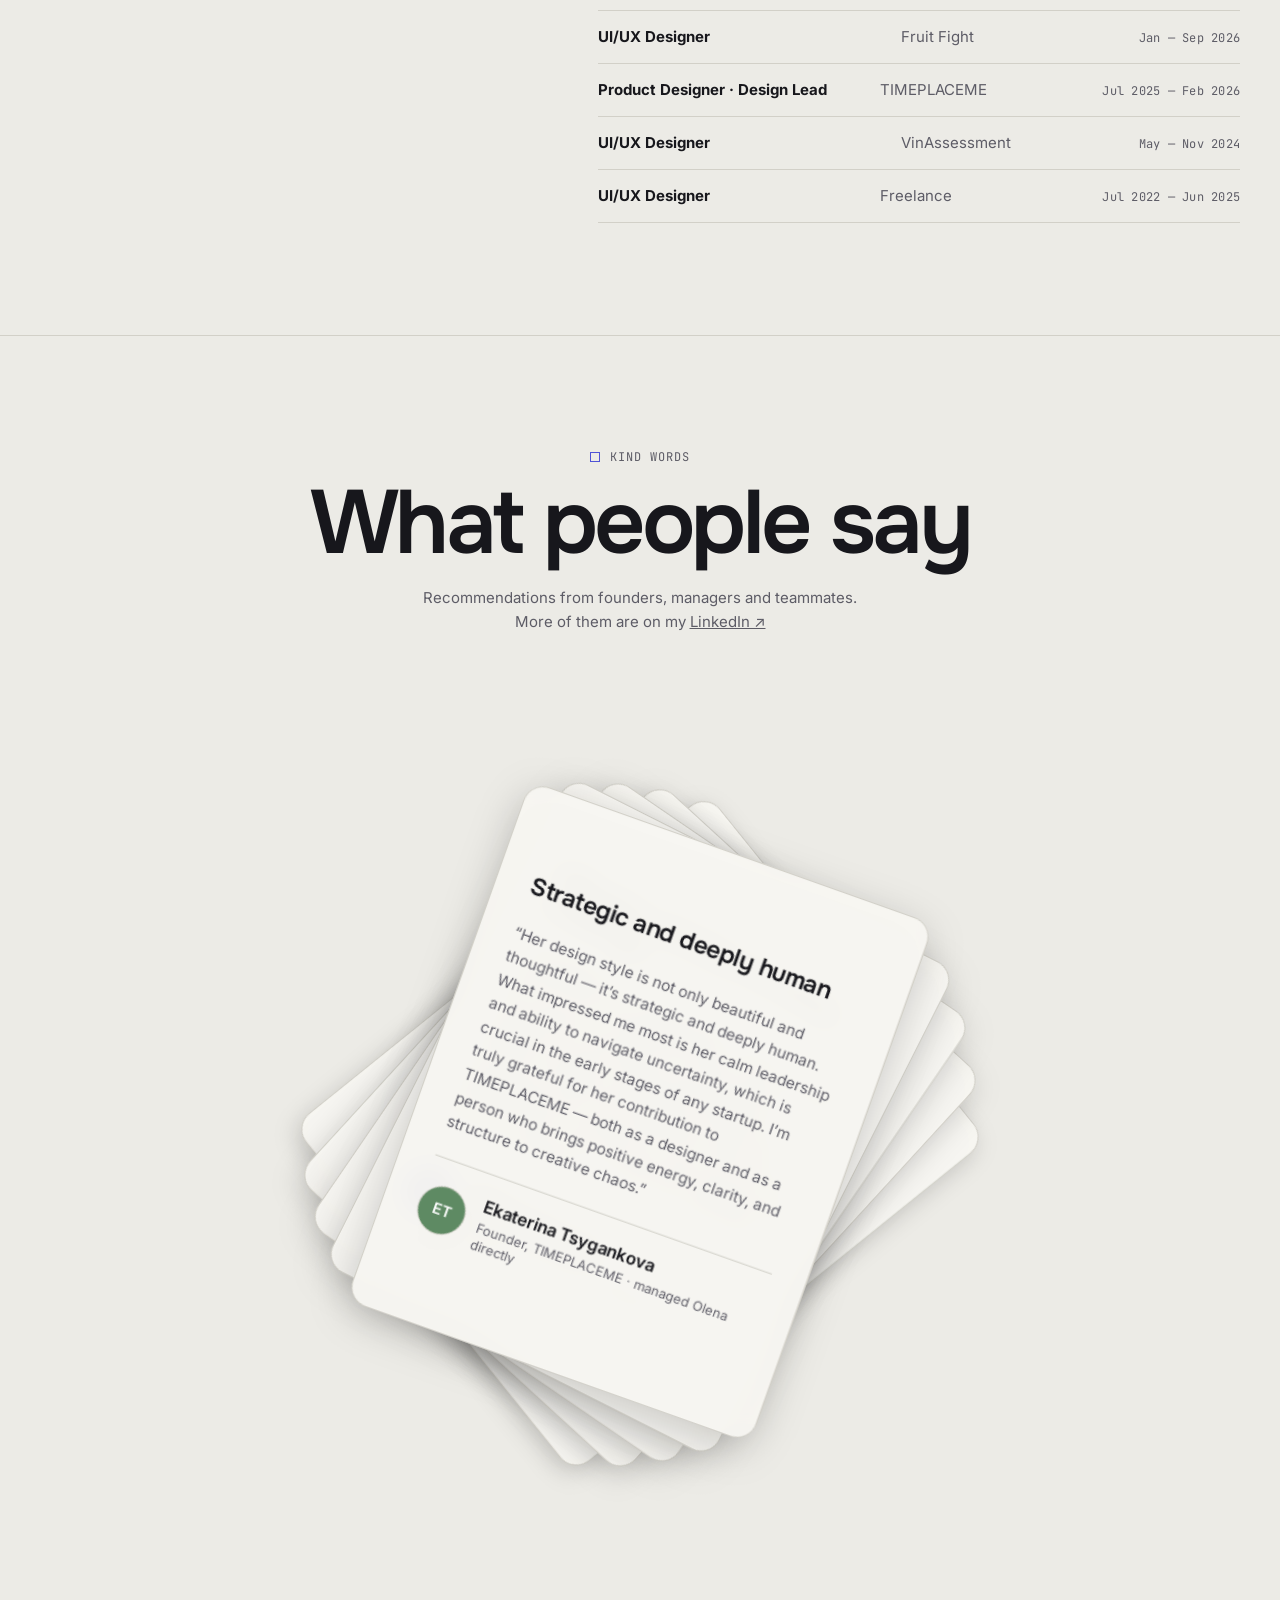
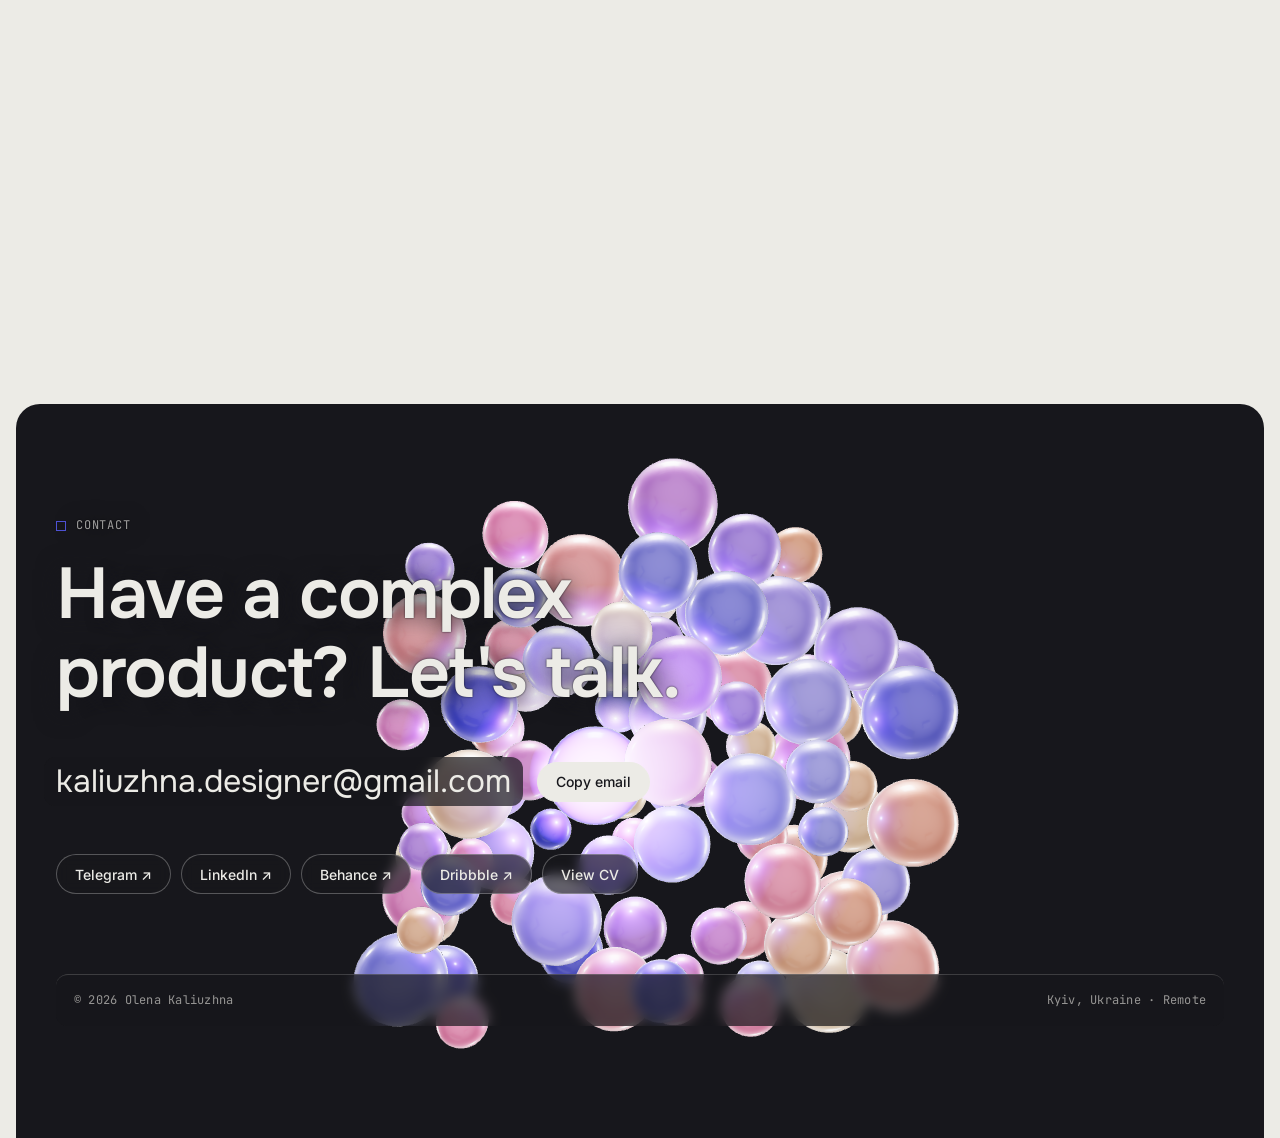
==== commit 576a64e2: "Add files via upload" ====
--- a/index.html
+++ b/index.html
@@ -8,9 +8,9 @@
 <link rel="preconnect" href="https://fonts.googleapis.com">
 <link rel="preconnect" href="https://fonts.gstatic.com" crossorigin>
 <link rel="stylesheet" href="https://fonts.googleapis.com/css2?family=Inter:wght@400;500;600&family=Onest:wght@500;600&family=JetBrains+Mono:wght@400;500&display=swap">
-<link rel="stylesheet" href="styles.css?v=202610061404">
+<link rel="stylesheet" href="styles.css?v=202610061417">
 <script>try{var t=localStorage.getItem('ok-theme');if(t)document.documentElement.setAttribute('data-theme',t);}catch(e){}</script>
-<link rel="stylesheet" href="onepage.css?v=202610061404">
+<link rel="stylesheet" href="onepage.css?v=202610061417">
 </head>
 <body>
 <header class="nav">
@@ -23,8 +23,7 @@
         <svg class="i-moon" viewBox="0 0 24 24" fill="none" stroke="currentColor" stroke-width="1.7" stroke-linecap="round" stroke-linejoin="round" aria-hidden="true"><path d="M20.5 14.2A8.5 8.5 0 0 1 9.8 3.5a8.5 8.5 0 1 0 10.7 10.7z"/></svg>
         <svg class="i-sun" viewBox="0 0 24 24" fill="none" stroke="currentColor" stroke-width="1.7" stroke-linecap="round" aria-hidden="true"><circle cx="12" cy="12" r="4.2"/><path d="M12 2.5v2M12 19.5v2M2.5 12h2M19.5 12h2M5.3 5.3l1.4 1.4M17.3 17.3l1.4 1.4M5.3 18.7l1.4-1.4M17.3 6.7l1.4-1.4"/></svg>
       </button>
-      <button class="btn ghost" type="button" data-cv><span class="cv-label">View</span> CV</button>
-      <a class="btn op-talk" href="#contact">Let's talk</a>
+      <button class="btn" type="button" data-cv><span class="cv-label">View</span> CV</button>
     </div>
   </div>
 </header>
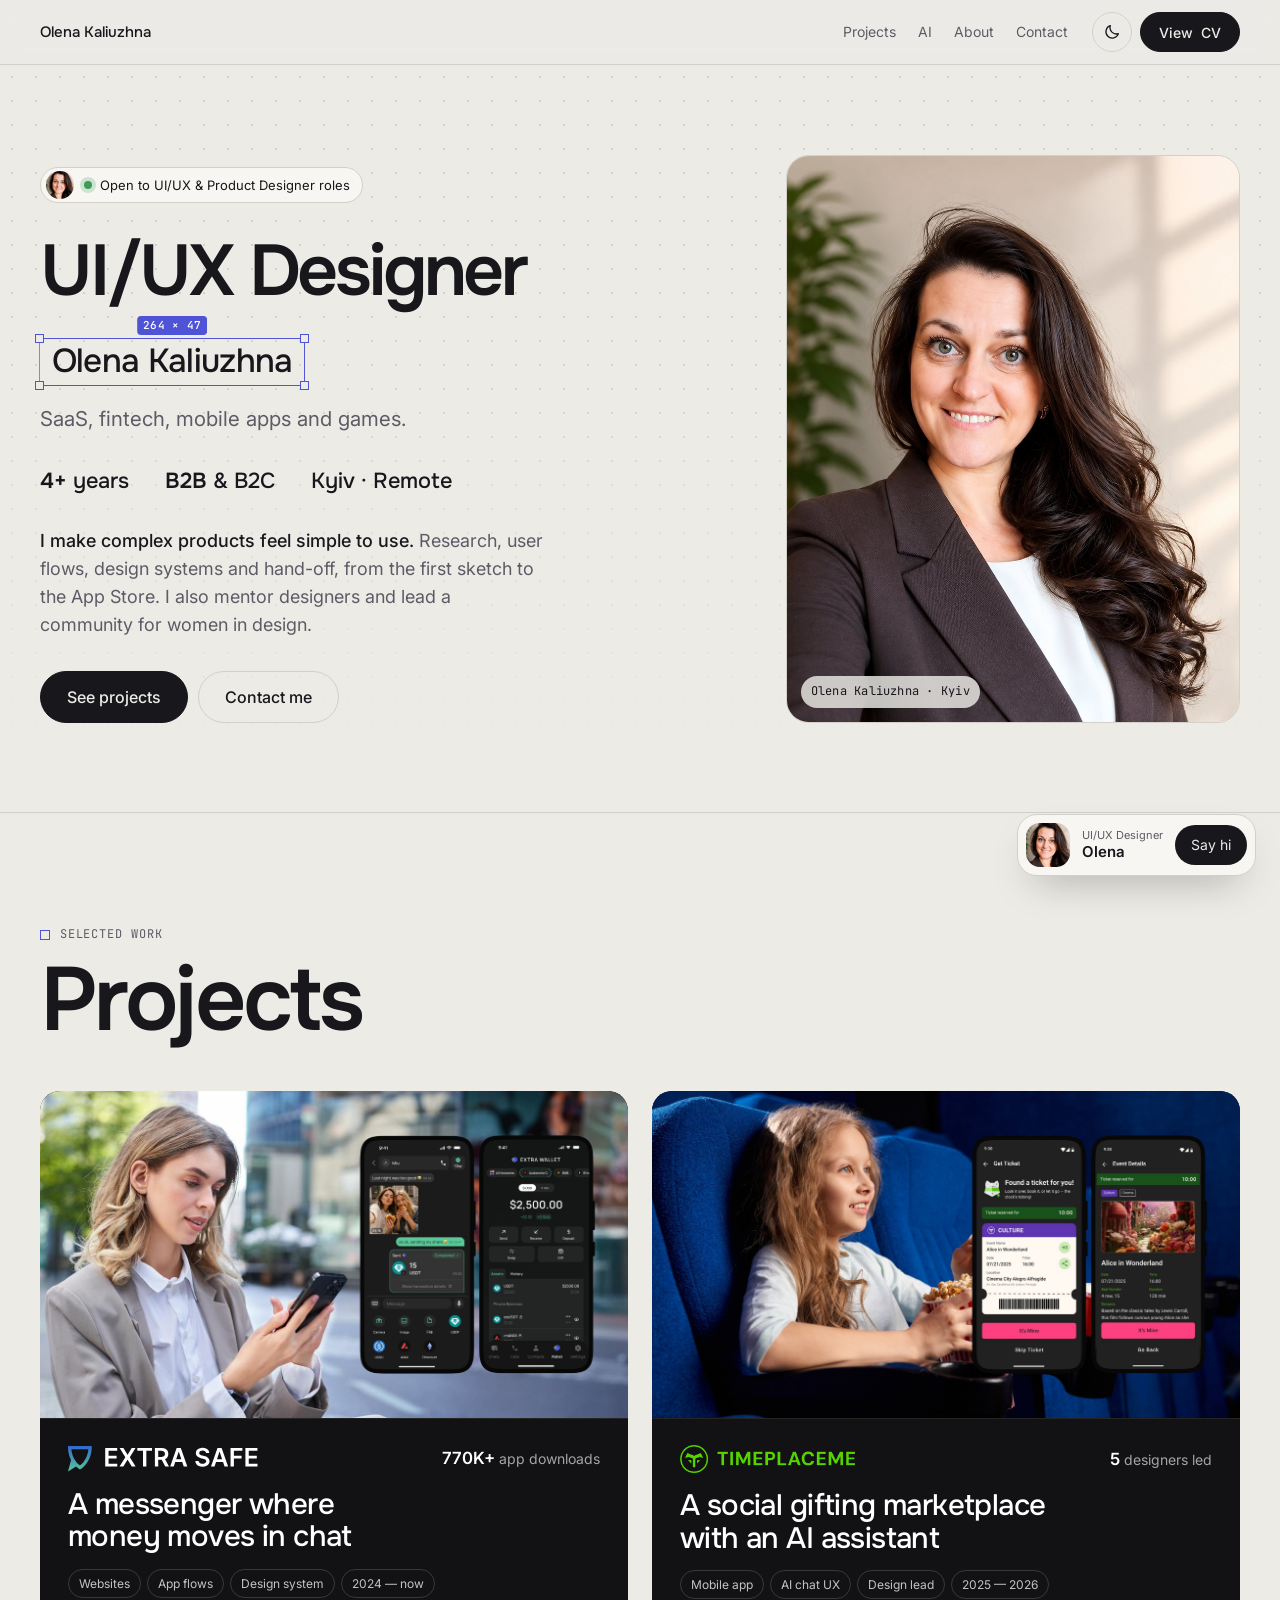
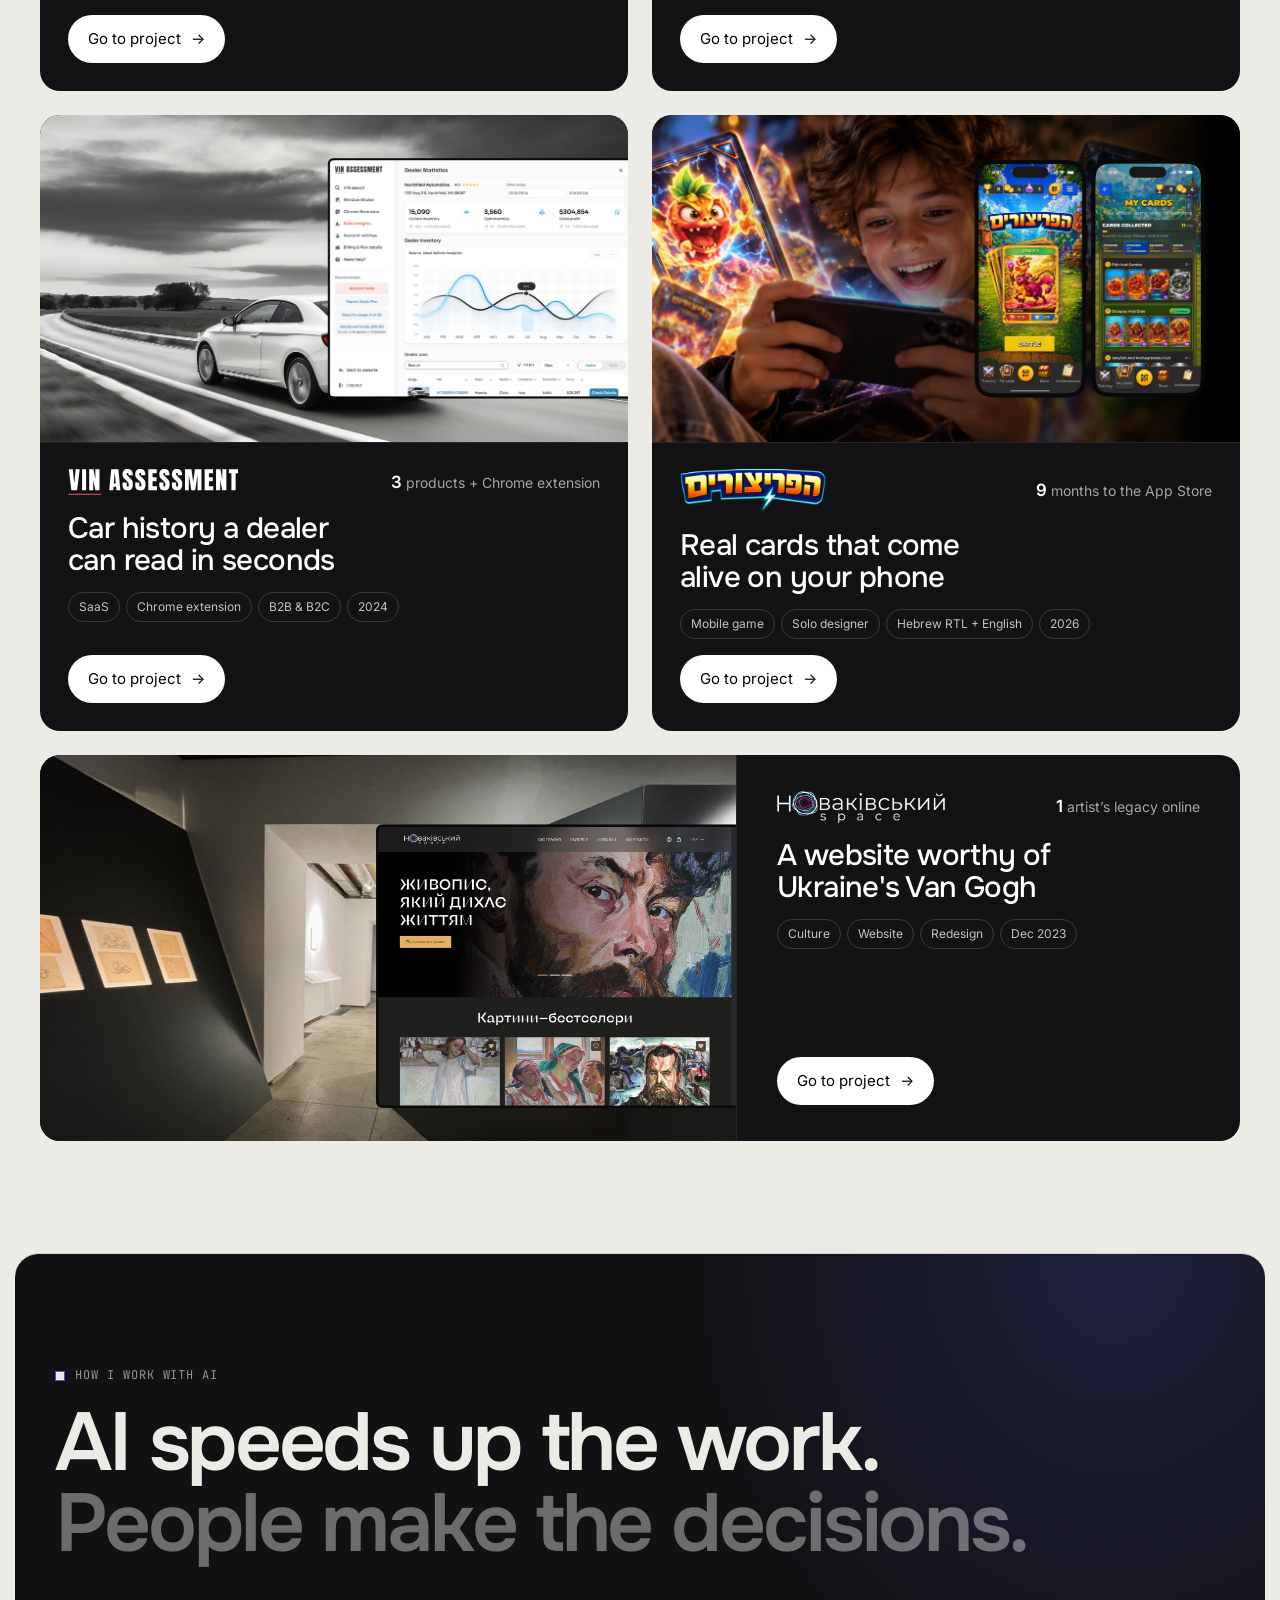
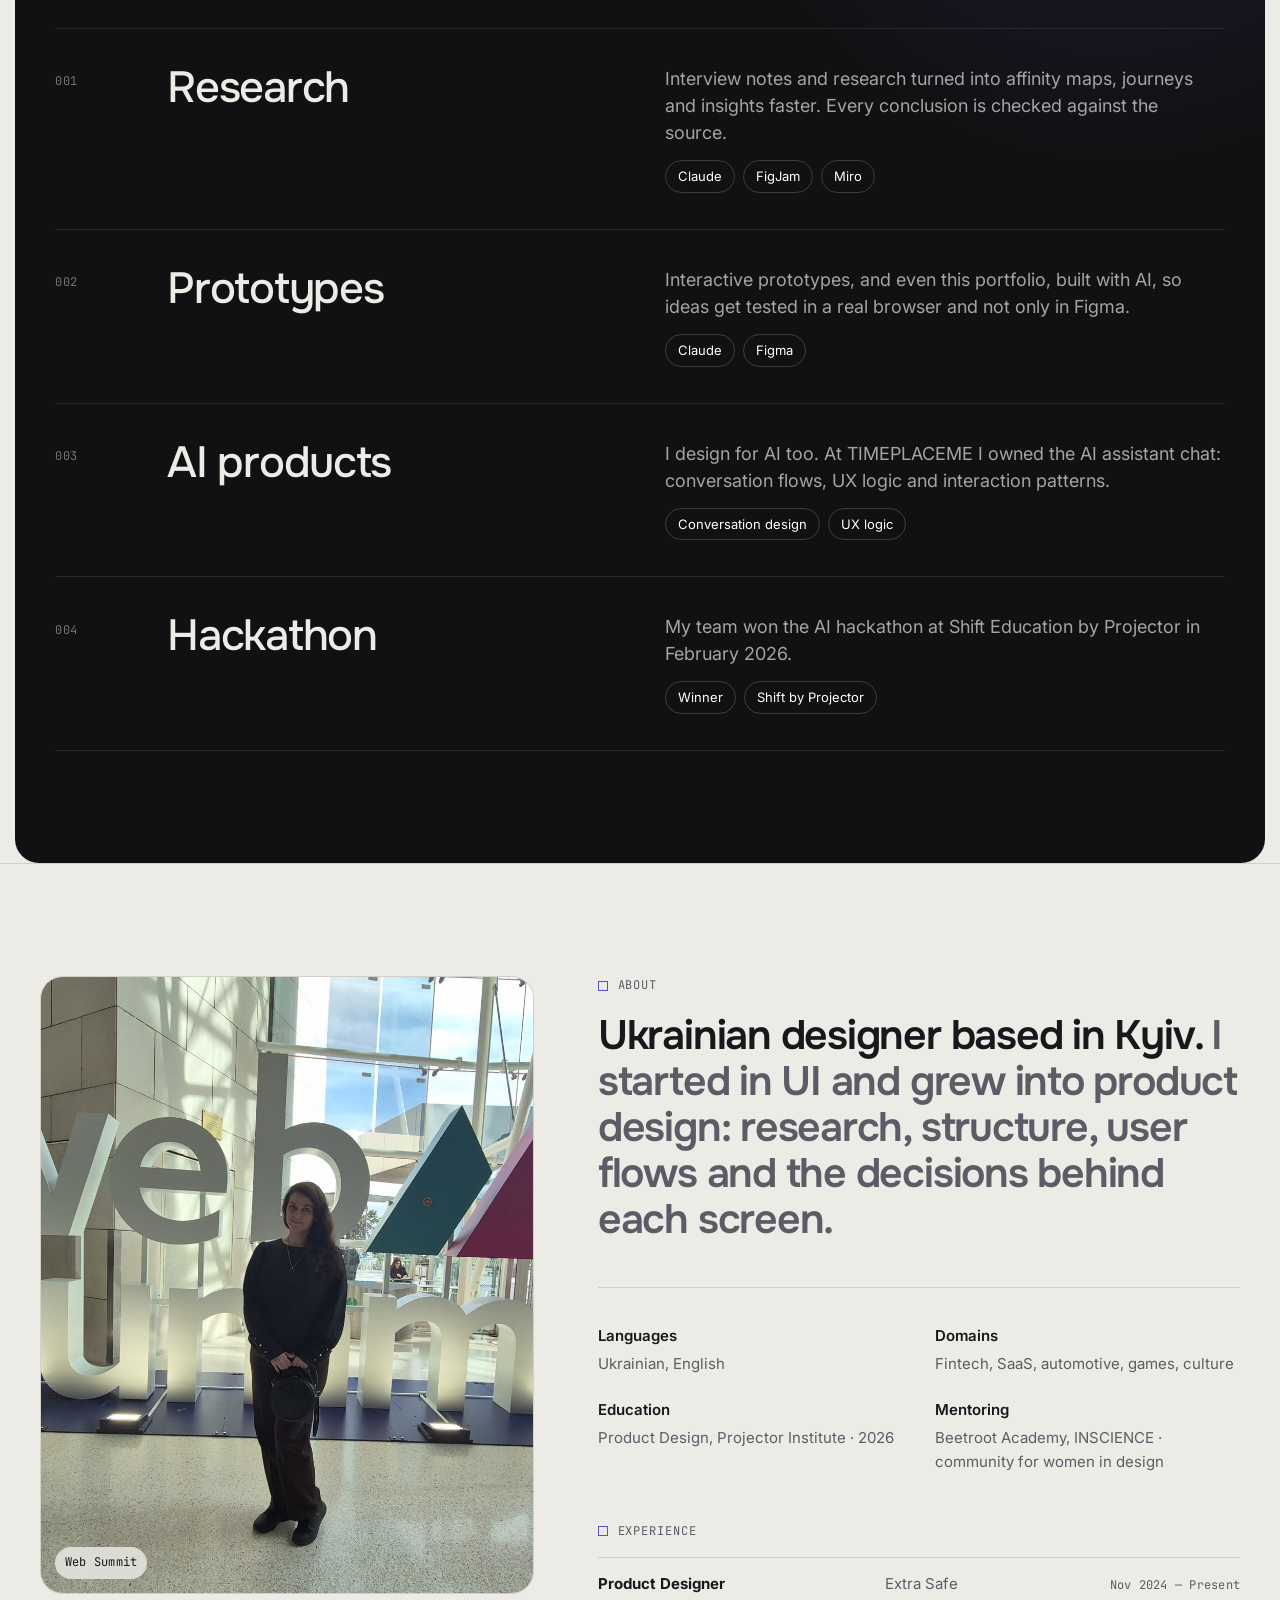
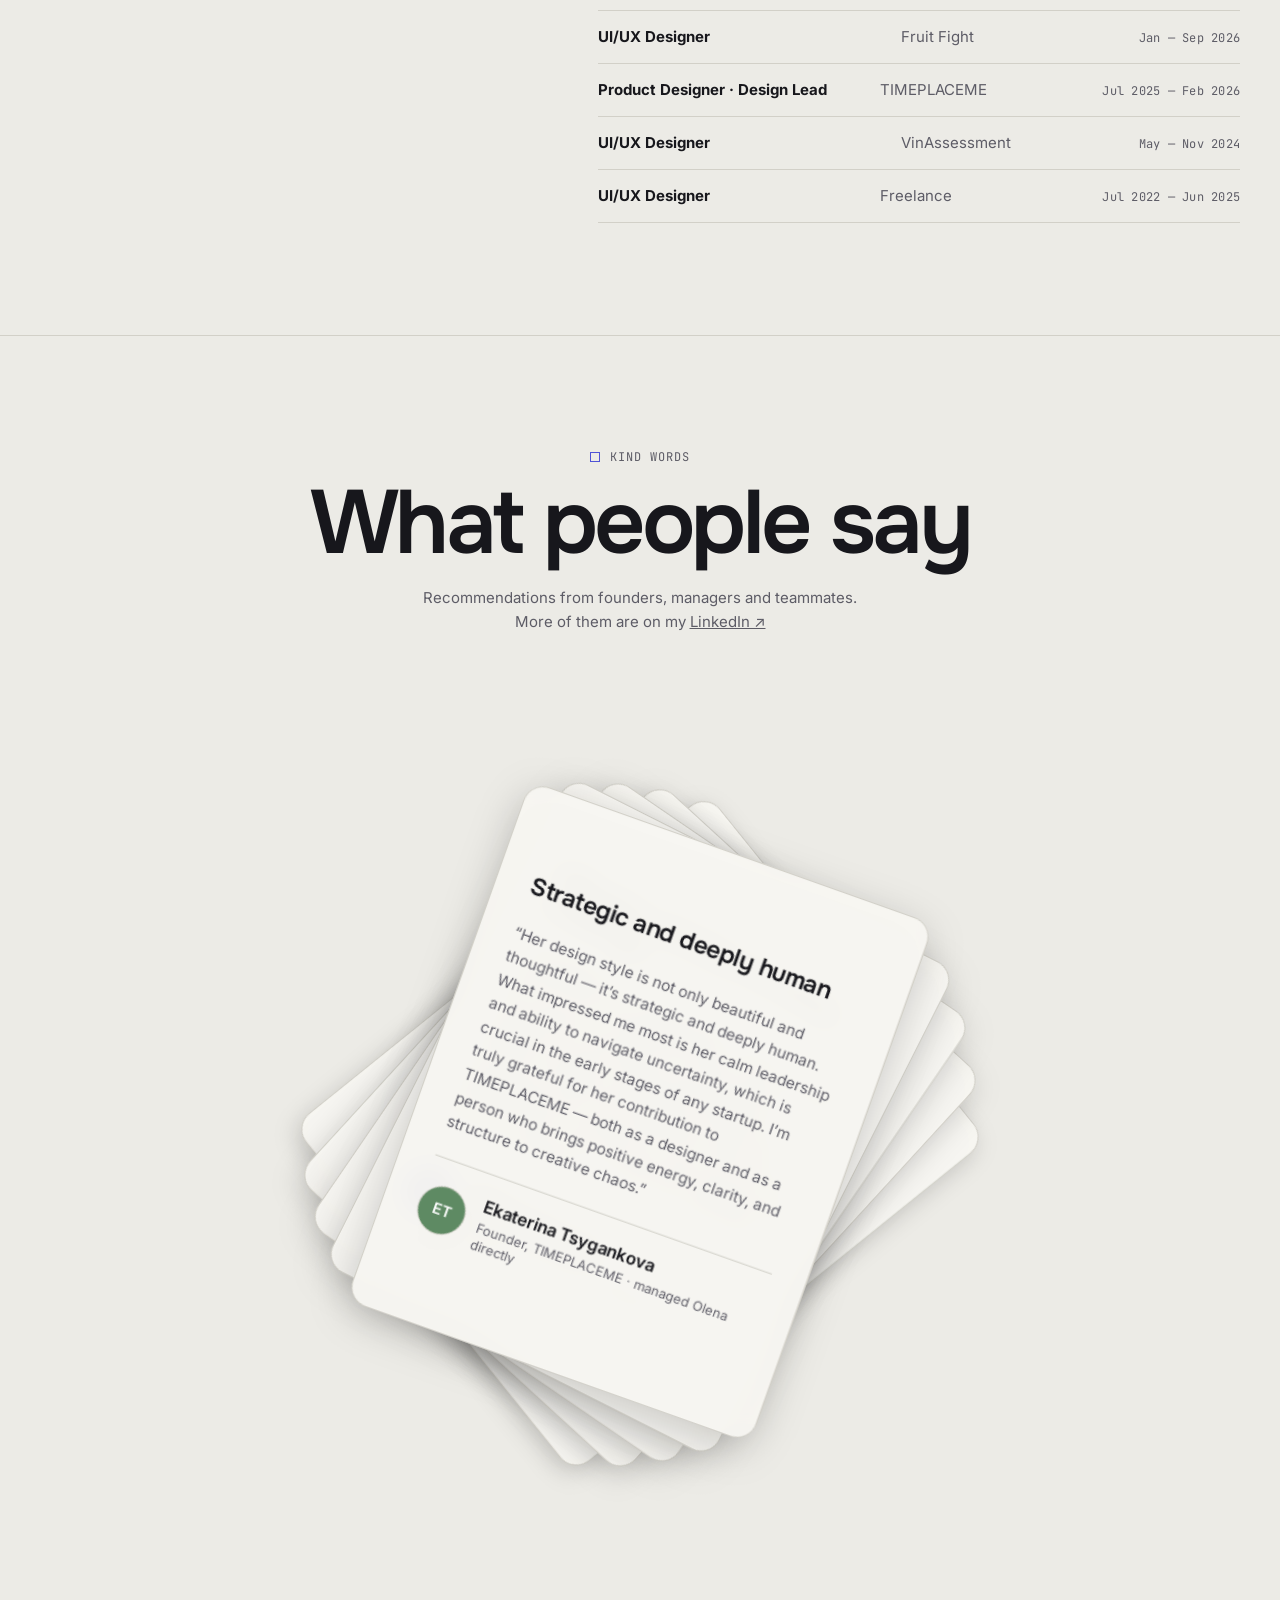
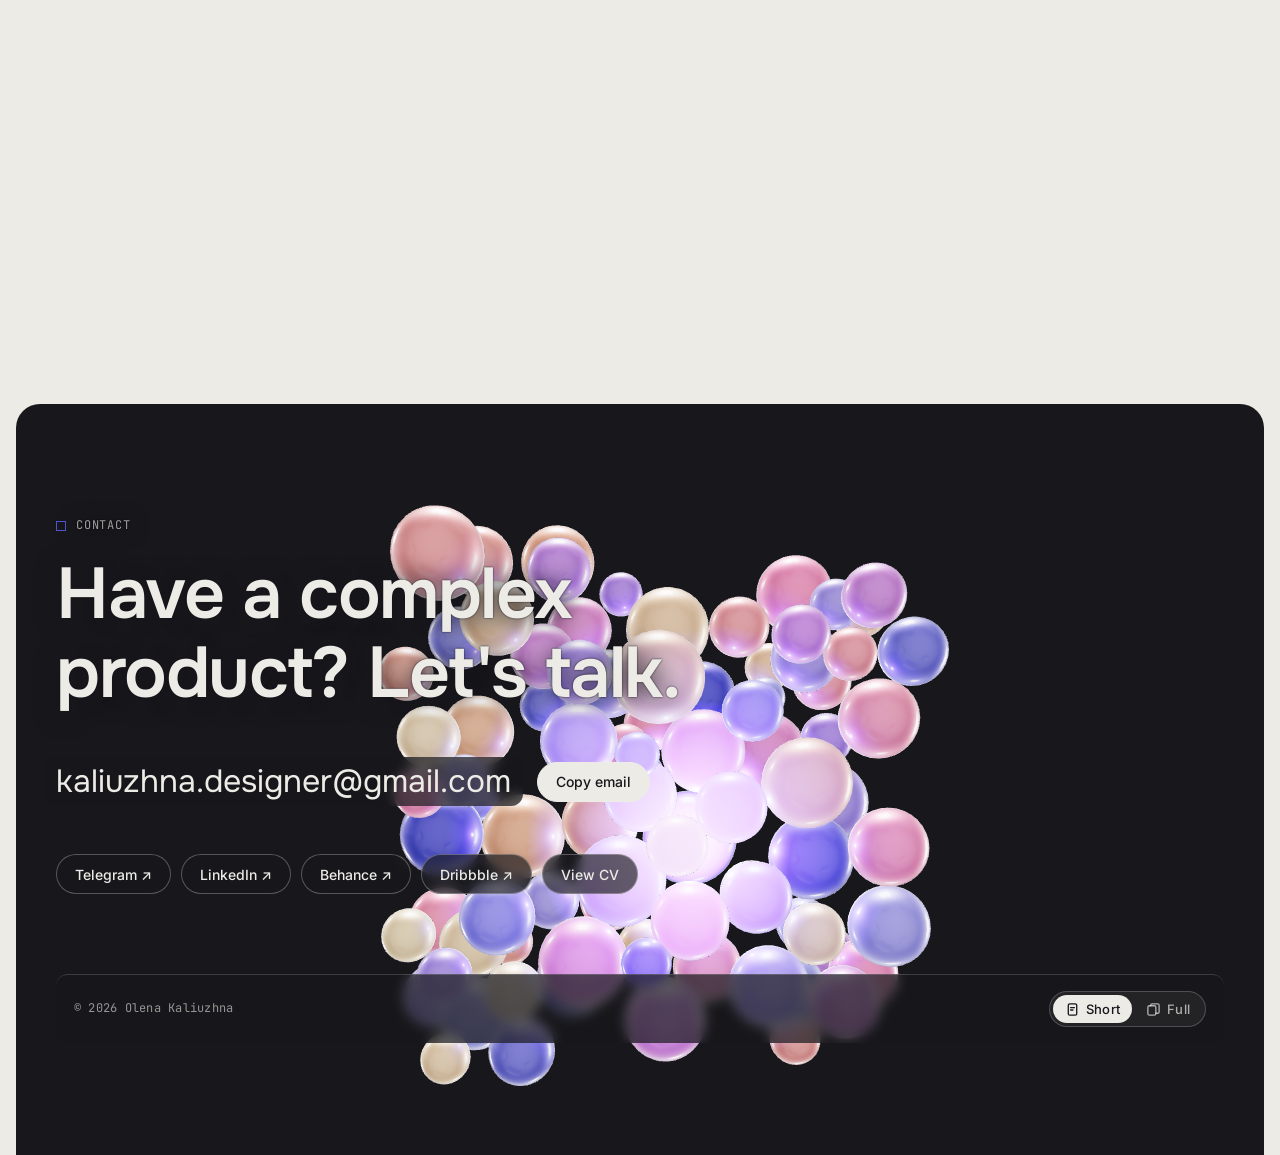
==== commit 760d69e0: "Add files via upload" ====
--- a/index.html
+++ b/index.html
@@ -8,9 +8,9 @@
 <link rel="preconnect" href="https://fonts.googleapis.com">
 <link rel="preconnect" href="https://fonts.gstatic.com" crossorigin>
 <link rel="stylesheet" href="https://fonts.googleapis.com/css2?family=Inter:wght@400;500;600&family=Onest:wght@500;600&family=JetBrains+Mono:wght@400;500&display=swap">
-<link rel="stylesheet" href="styles.css?v=202610061417">
+<link rel="stylesheet" href="styles.css?v=202610061831">
 <script>try{var t=localStorage.getItem('ok-theme');if(t)document.documentElement.setAttribute('data-theme',t);}catch(e){}</script>
-<link rel="stylesheet" href="onepage.css?v=202610061417">
+<link rel="stylesheet" href="onepage.css?v=202610061831">
 </head>
 <body>
 <header class="nav">
@@ -18,7 +18,6 @@
     <a class="brand" href="#top">Olena Kaliuzhna</a>
     <nav class="nav-links" aria-label="Sections"><a href="#work">Projects</a><a href="#ai">AI</a><a href="#about">About</a><a href="#contact">Contact</a></nav>
     <div class="nav-actions">
-      <div class="ver-switch" role="group" aria-label="Site version"><span class="vs-opt is-on" aria-current="page" title="Short version"><svg viewBox="0 0 16 16" aria-hidden="true"><rect x="3.5" y="2" width="9" height="12" rx="1.6"/><path d="M6 6h4M6 8.5h2.5"/></svg><span>Short</span></span><a class="vs-opt" href="https://olenakaliuzhnadesigner-product.github.io/portfolio/" title="Full version: all pages and case studies"><svg viewBox="0 0 16 16" aria-hidden="true"><rect x="2" y="4" width="8.5" height="10" rx="1.6"/><path d="M5 4V3.4C5 2.6 5.6 2 6.4 2h6.1c.8 0 1.5.6 1.5 1.4v7.2c0 .8-.7 1.4-1.5 1.4h-2"/></svg><span>Full</span></a></div>
       <button class="btn ghost icon-btn theme-btn" id="theme" type="button" aria-label="Switch colour theme">
         <svg class="i-moon" viewBox="0 0 24 24" fill="none" stroke="currentColor" stroke-width="1.7" stroke-linecap="round" stroke-linejoin="round" aria-hidden="true"><path d="M20.5 14.2A8.5 8.5 0 0 1 9.8 3.5a8.5 8.5 0 1 0 10.7 10.7z"/></svg>
         <svg class="i-sun" viewBox="0 0 24 24" fill="none" stroke="currentColor" stroke-width="1.7" stroke-linecap="round" aria-hidden="true"><circle cx="12" cy="12" r="4.2"/><path d="M12 2.5v2M12 19.5v2M2.5 12h2M19.5 12h2M5.3 5.3l1.4 1.4M17.3 17.3l1.4 1.4M5.3 18.7l1.4-1.4M17.3 6.7l1.4-1.4"/></svg>
@@ -186,7 +185,7 @@
         <a class="btn ghost" href="https://dribbble.com/Kaliuzhna" target="_blank" rel="noopener">Dribbble ↗</a>
         <button class="btn ghost" type="button" data-cv>View CV</button>
       </div>
-      <div class="foot mono"><span>© 2026 Olena Kaliuzhna</span><span>Kyiv, Ukraine · Remote</span></div>
+      <div class="foot mono op-foot"><span>© 2026 Olena Kaliuzhna</span><div class="ver-switch" role="group" aria-label="Site version"><span class="vs-opt is-on" aria-current="page" title="Short version"><svg viewBox="0 0 16 16" aria-hidden="true"><rect x="3.5" y="2" width="9" height="12" rx="1.6"/><path d="M6 6h4M6 8.5h2.5"/></svg><span>Short</span></span><a class="vs-opt" href="https://olenakaliuzhnadesigner-product.github.io/portfolio/" title="Full version: all pages and case studies"><svg viewBox="0 0 16 16" aria-hidden="true"><rect x="2" y="4" width="8.5" height="10" rx="1.6"/><path d="M5 4V3.4C5 2.6 5.6 2 6.4 2h6.1c.8 0 1.5.6 1.5 1.4v7.2c0 .8-.7 1.4-1.5 1.4h-2"/></svg><span>Full</span></a></div></div>
     </div>
   </section>
 </main>
--- a/styles.css
+++ b/styles.css
@@ -910,3 +910,22 @@
 a.vs-opt:focus-visible{outline:2px solid var(--accent);outline-offset:2px}
 .vs-opt.is-on{background:var(--ink);color:var(--paper);cursor:default}
 @media (max-width:640px){.vs-opt{padding:0 10px}.vs-opt>span{display:none}}
+.nav.nav-on-dark .ver-switch{border-color:rgba(255,255,255,.2);background:rgba(255,255,255,.06)}
+.nav.nav-on-dark .vs-opt{color:rgba(242,244,248,.7)}
+.nav.nav-on-dark .vs-opt.is-on{background:#f2f4f8;color:#05070d}
+
+/* Switch in footers. Inside the inverted CTA sections (.foot) it uses inverted colours. */
+.foot,.contact-foot{align-items:center}
+.foot-end{display:inline-flex;align-items:center;gap:16px;flex-wrap:wrap}
+.foot .ver-switch,.contact-foot .ver-switch{height:36px}
+.foot .vs-opt,.contact-foot .vs-opt{height:28px}
+.foot .ver-switch{border-color:color-mix(in srgb,var(--paper) 22%,transparent);background:color-mix(in srgb,var(--paper) 6%,transparent)}
+.foot .vs-opt{color:color-mix(in srgb,var(--paper) 70%,transparent)}
+.foot a.vs-opt:hover{color:var(--paper);background:color-mix(in srgb,var(--paper) 12%,transparent)}
+.foot .vs-opt.is-on{background:var(--paper);color:var(--ink)}
+@media (max-width:640px){.foot .vs-opt>span,.contact-foot .vs-opt>span{display:inline}}
+/* About CTA is always dark: fixed light-on-dark colours */
+.cta-tree .foot .ver-switch{border-color:rgba(255,255,255,.2);background:rgba(255,255,255,.06)}
+.cta-tree .foot .vs-opt{color:rgba(237,235,230,.72)}
+.cta-tree .foot a.vs-opt:hover{color:#fff;background:rgba(255,255,255,.12)}
+.cta-tree .foot .vs-opt.is-on{background:#EDEBE6;color:#0a0a0a}
--- a/onepage.css
+++ b/onepage.css
@@ -105,3 +105,13 @@
 .cs-static .cs-cards{width:auto;height:auto;display:grid;grid-template-columns:repeat(auto-fit,minmax(min(100%,320px),1fr));gap:16px;max-width:var(--wrap);margin:0 auto;padding-inline:clamp(16px,3vw,40px)}
 .cs-static .cs-card{position:relative;inset:auto}
 @media (max-width:640px){.cs-card{gap:16px}.cs-quote p{font-size:.875rem;line-height:1.55}}
+
+/* version switch in the contact footer */
+.op-foot{align-items:center}
+.op-foot .ver-switch{height:36px}
+.op-foot .vs-opt{height:28px}
+.op-foot .ver-switch{border-color:color-mix(in srgb,var(--paper) 22%,transparent);background:color-mix(in srgb,var(--paper) 6%,transparent)}
+.op-foot .vs-opt{color:color-mix(in srgb,var(--paper) 70%,transparent)}
+.op-foot a.vs-opt:hover{color:var(--paper);background:color-mix(in srgb,var(--paper) 12%,transparent)}
+.op-foot .vs-opt.is-on{background:var(--paper);color:var(--ink)}
+@media (max-width:640px){.op-foot .vs-opt>span{display:inline}}
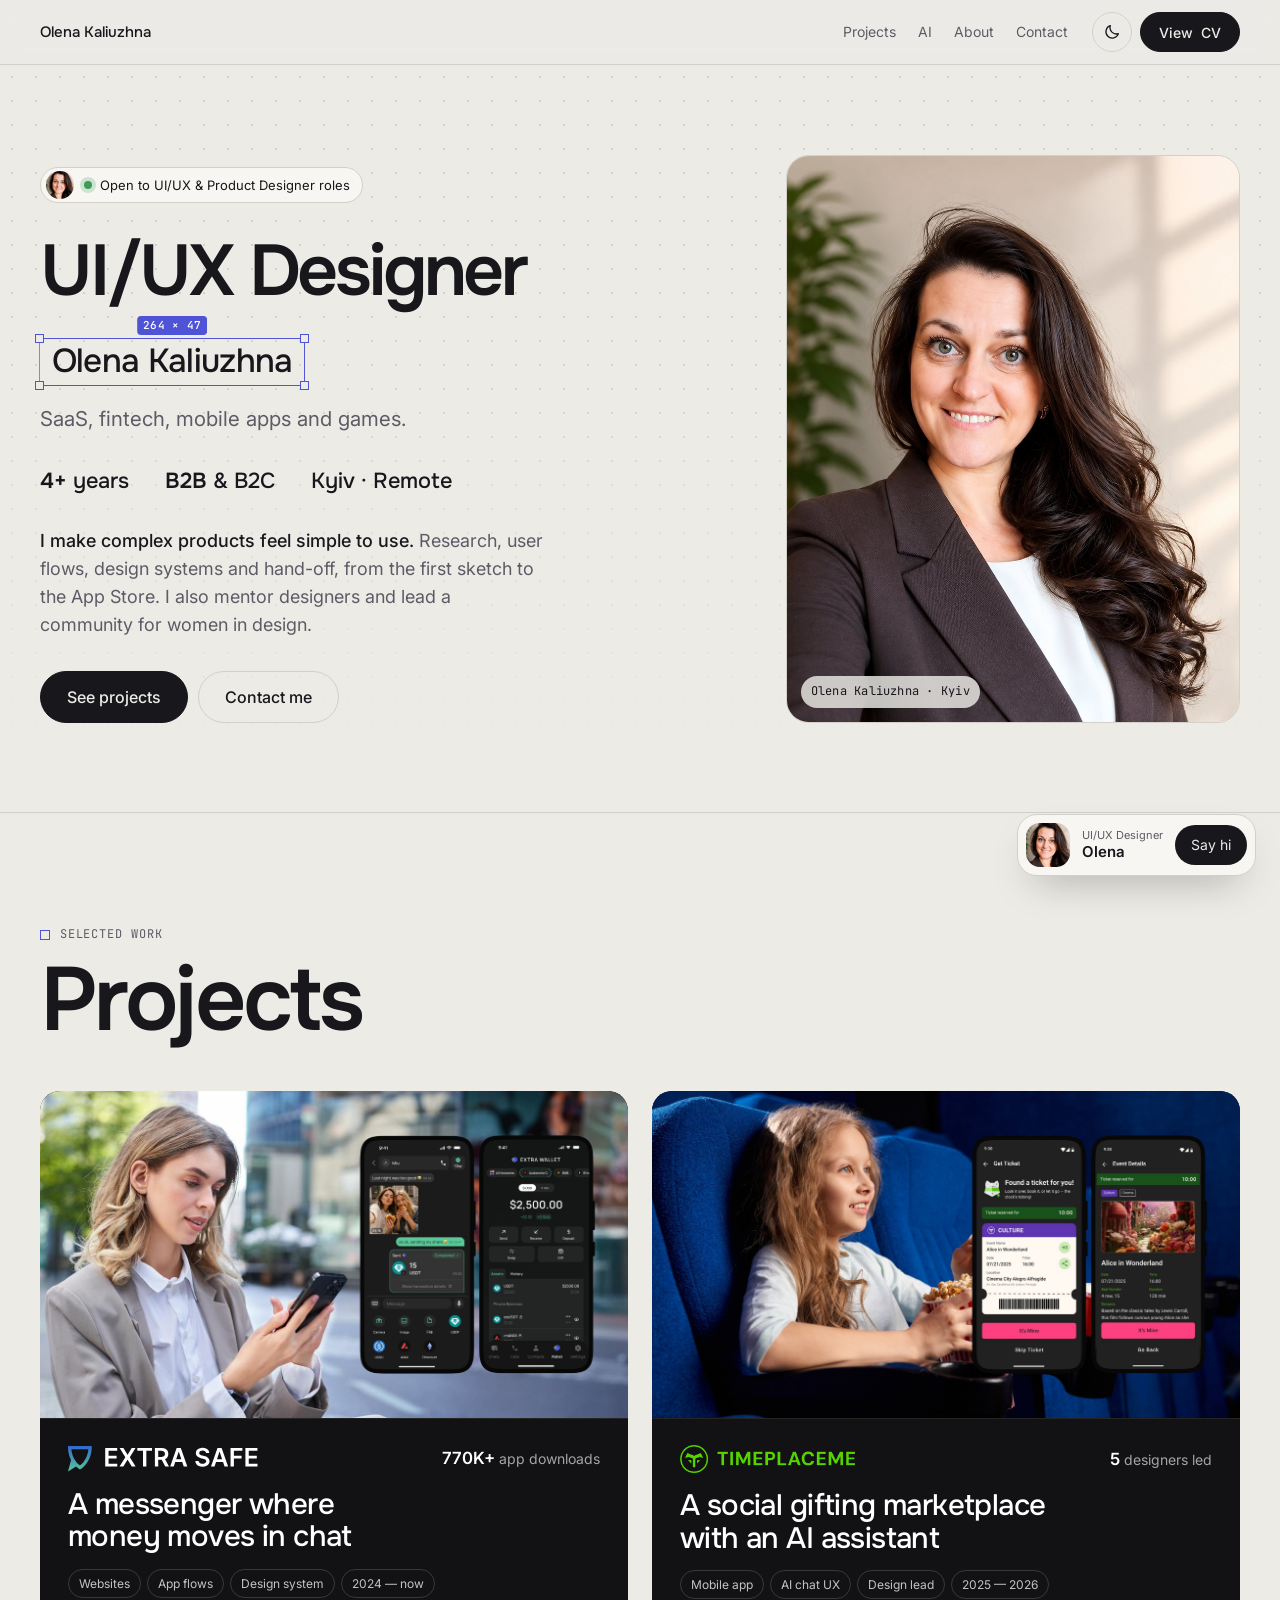
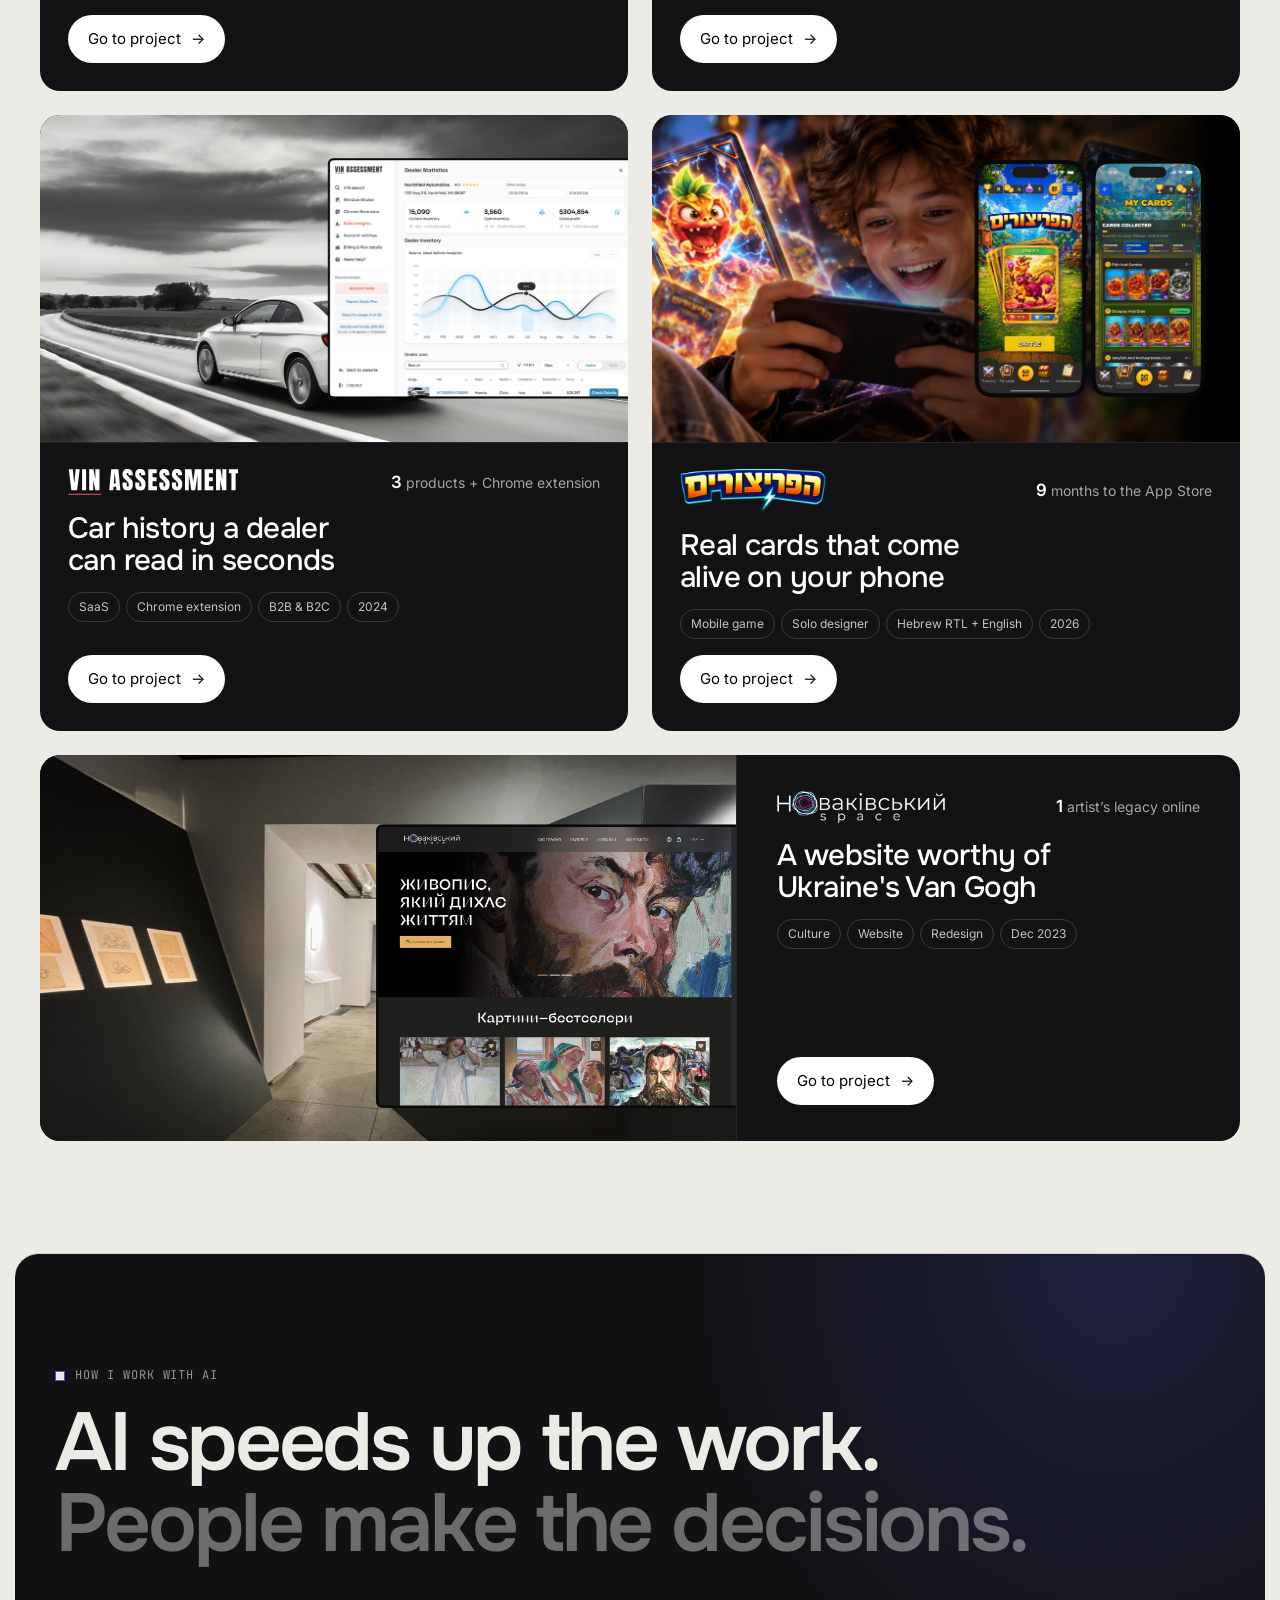
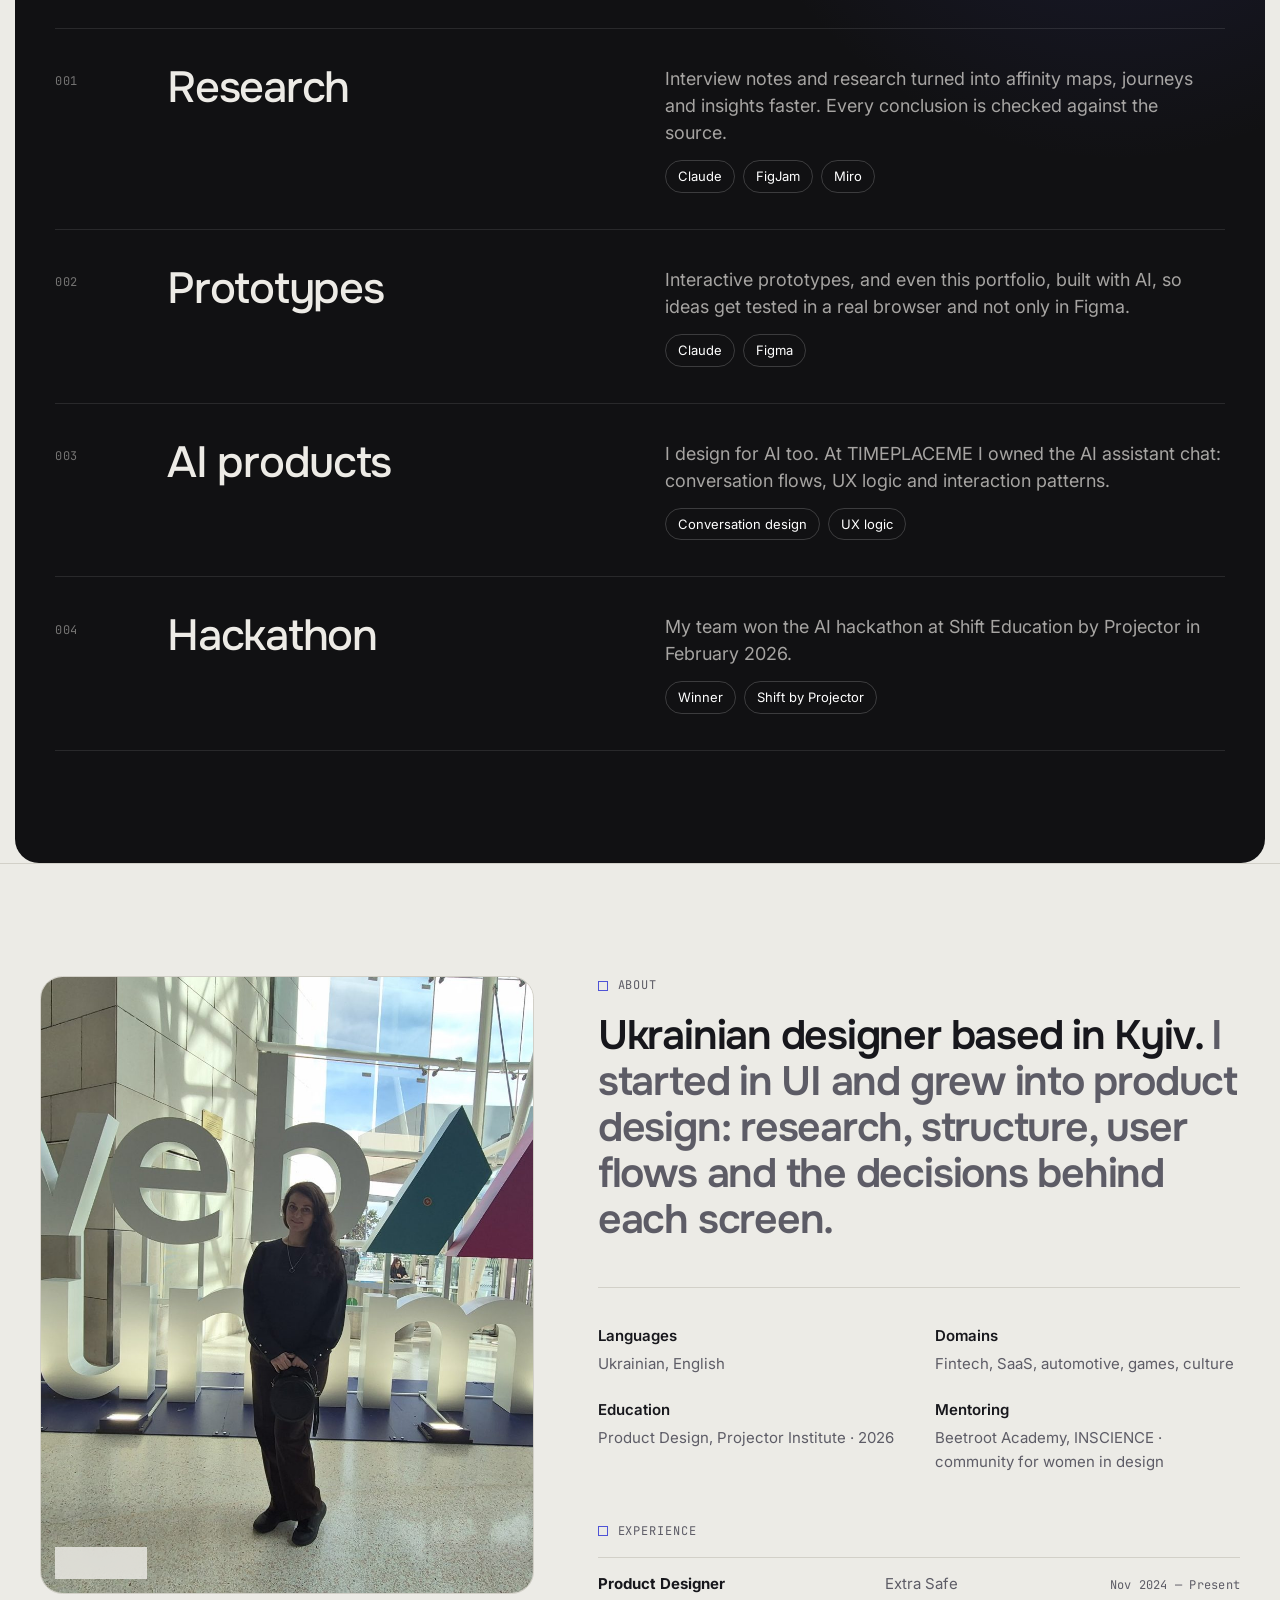
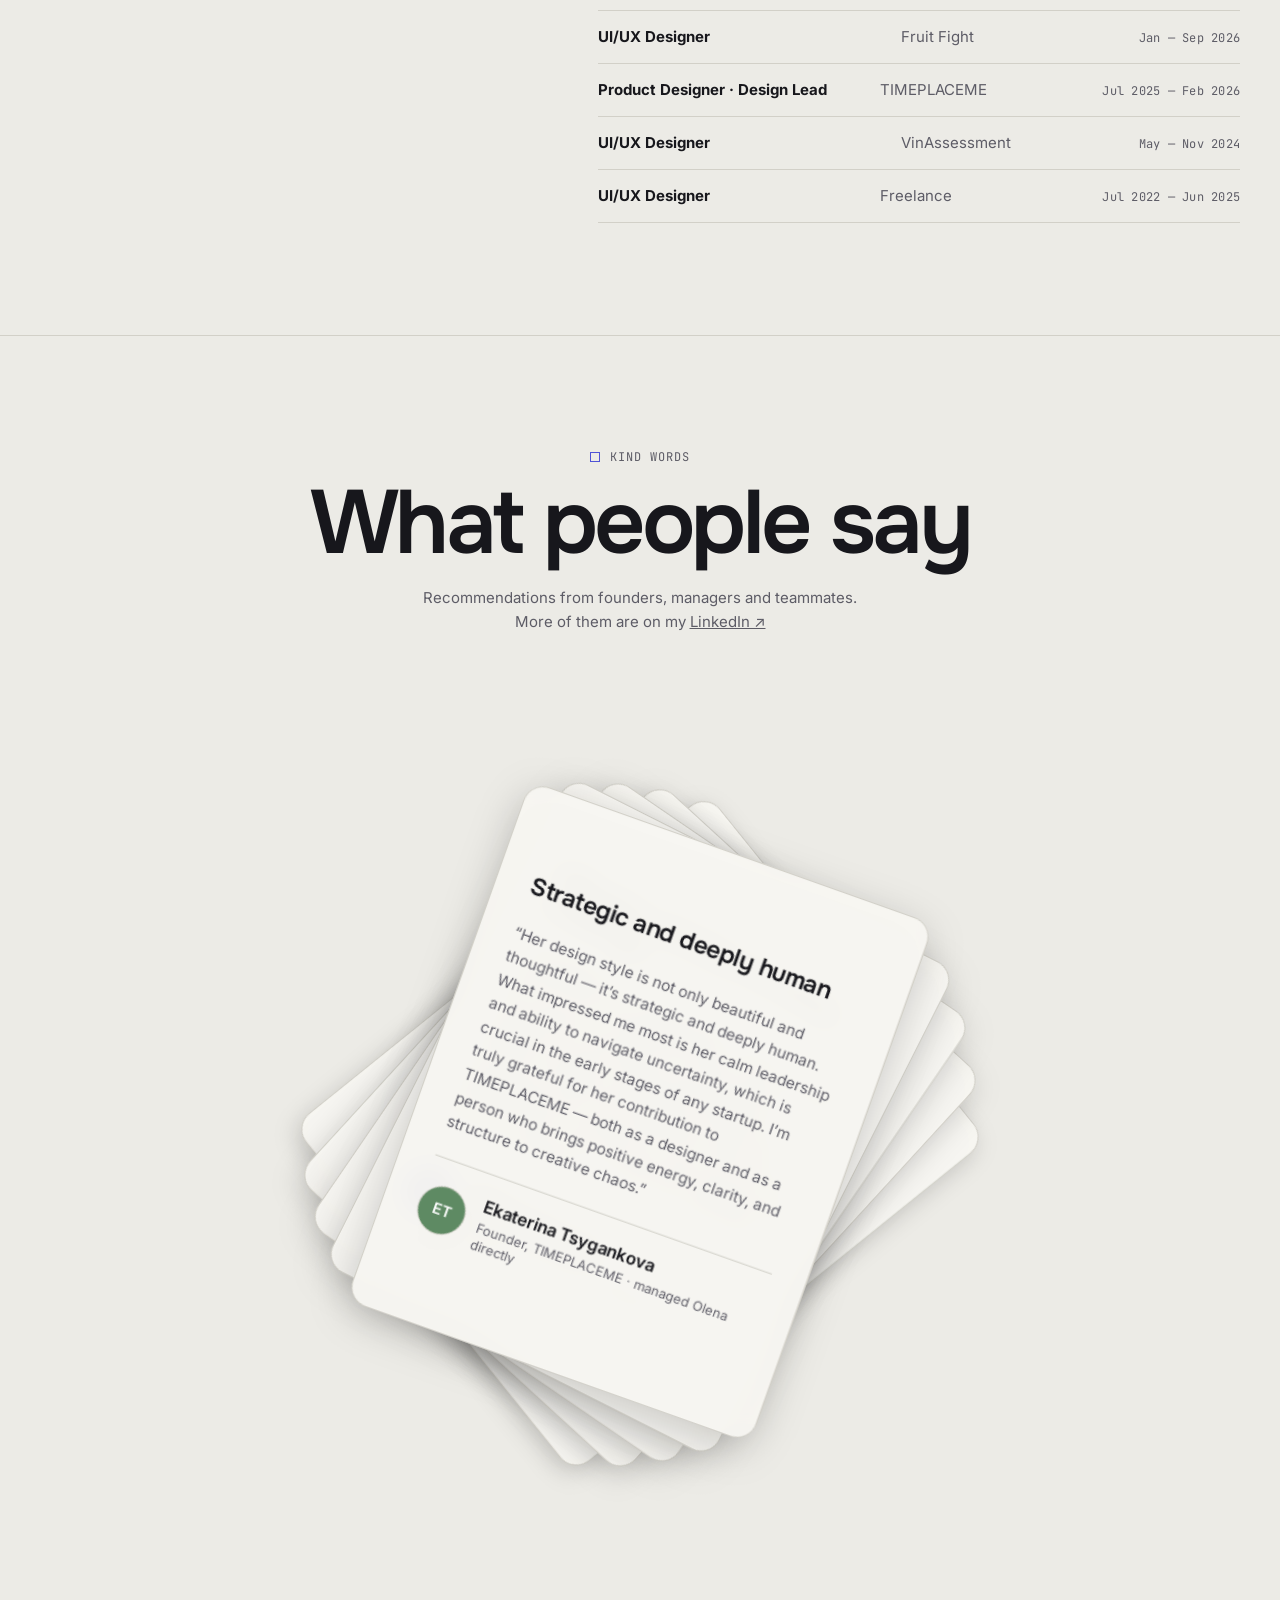
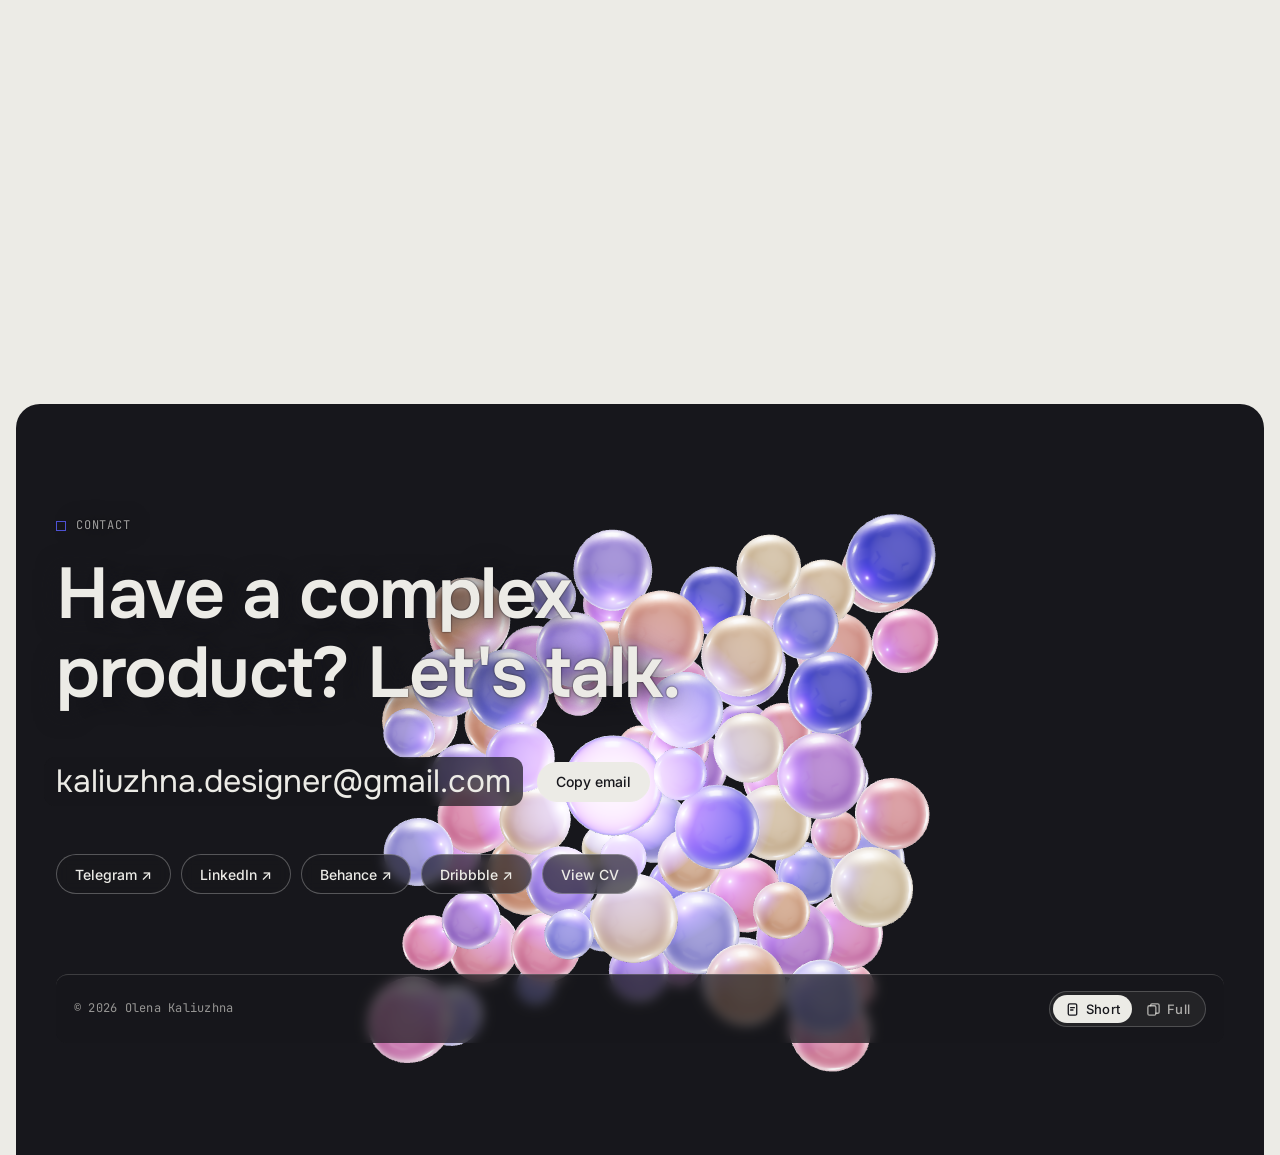
==== commit 753814b8: "Add files via upload" ====
--- a/index.html
+++ b/index.html
@@ -8,9 +8,9 @@
 <link rel="preconnect" href="https://fonts.googleapis.com">
 <link rel="preconnect" href="https://fonts.gstatic.com" crossorigin>
 <link rel="stylesheet" href="https://fonts.googleapis.com/css2?family=Inter:wght@400;500;600&family=Onest:wght@500;600&family=JetBrains+Mono:wght@400;500&display=swap">
-<link rel="stylesheet" href="styles.css?v=202610061831">
+<link rel="stylesheet" href="styles.css?v=202610071758">
 <script>try{var t=localStorage.getItem('ok-theme');if(t)document.documentElement.setAttribute('data-theme',t);}catch(e){}</script>
-<link rel="stylesheet" href="onepage.css?v=202610061831">
+<link rel="stylesheet" href="onepage.css?v=202610071758">
 </head>
 <body>
 <header class="nav">
@@ -196,7 +196,7 @@
       <a class="btn ghost" href="cv.pdf" download="Olena_Kaliuzhna_CV.pdf" target="_blank" rel="noopener">Download PDF</a>
       <button class="btn icon-btn" type="button" id="cv-close" aria-label="Close CV">✕</button>
     </div>
-    <div class="cv-scroll"><img src="cv.jpg" alt="CV of Olena Kaliuzhna, Product Designer: contacts, skills, experience, education" loading="lazy" width="1500" height="2725"></div>
+    <div class="cv-scroll"><img src="cv.jpg" alt="CV of Olena Kaliuzhna, Product Designer: summary, skills, experience, education" loading="lazy" width="1500" height="3908"></div>
   </div>
 </div>
 <div class="cc-layer" id="cc" hidden>
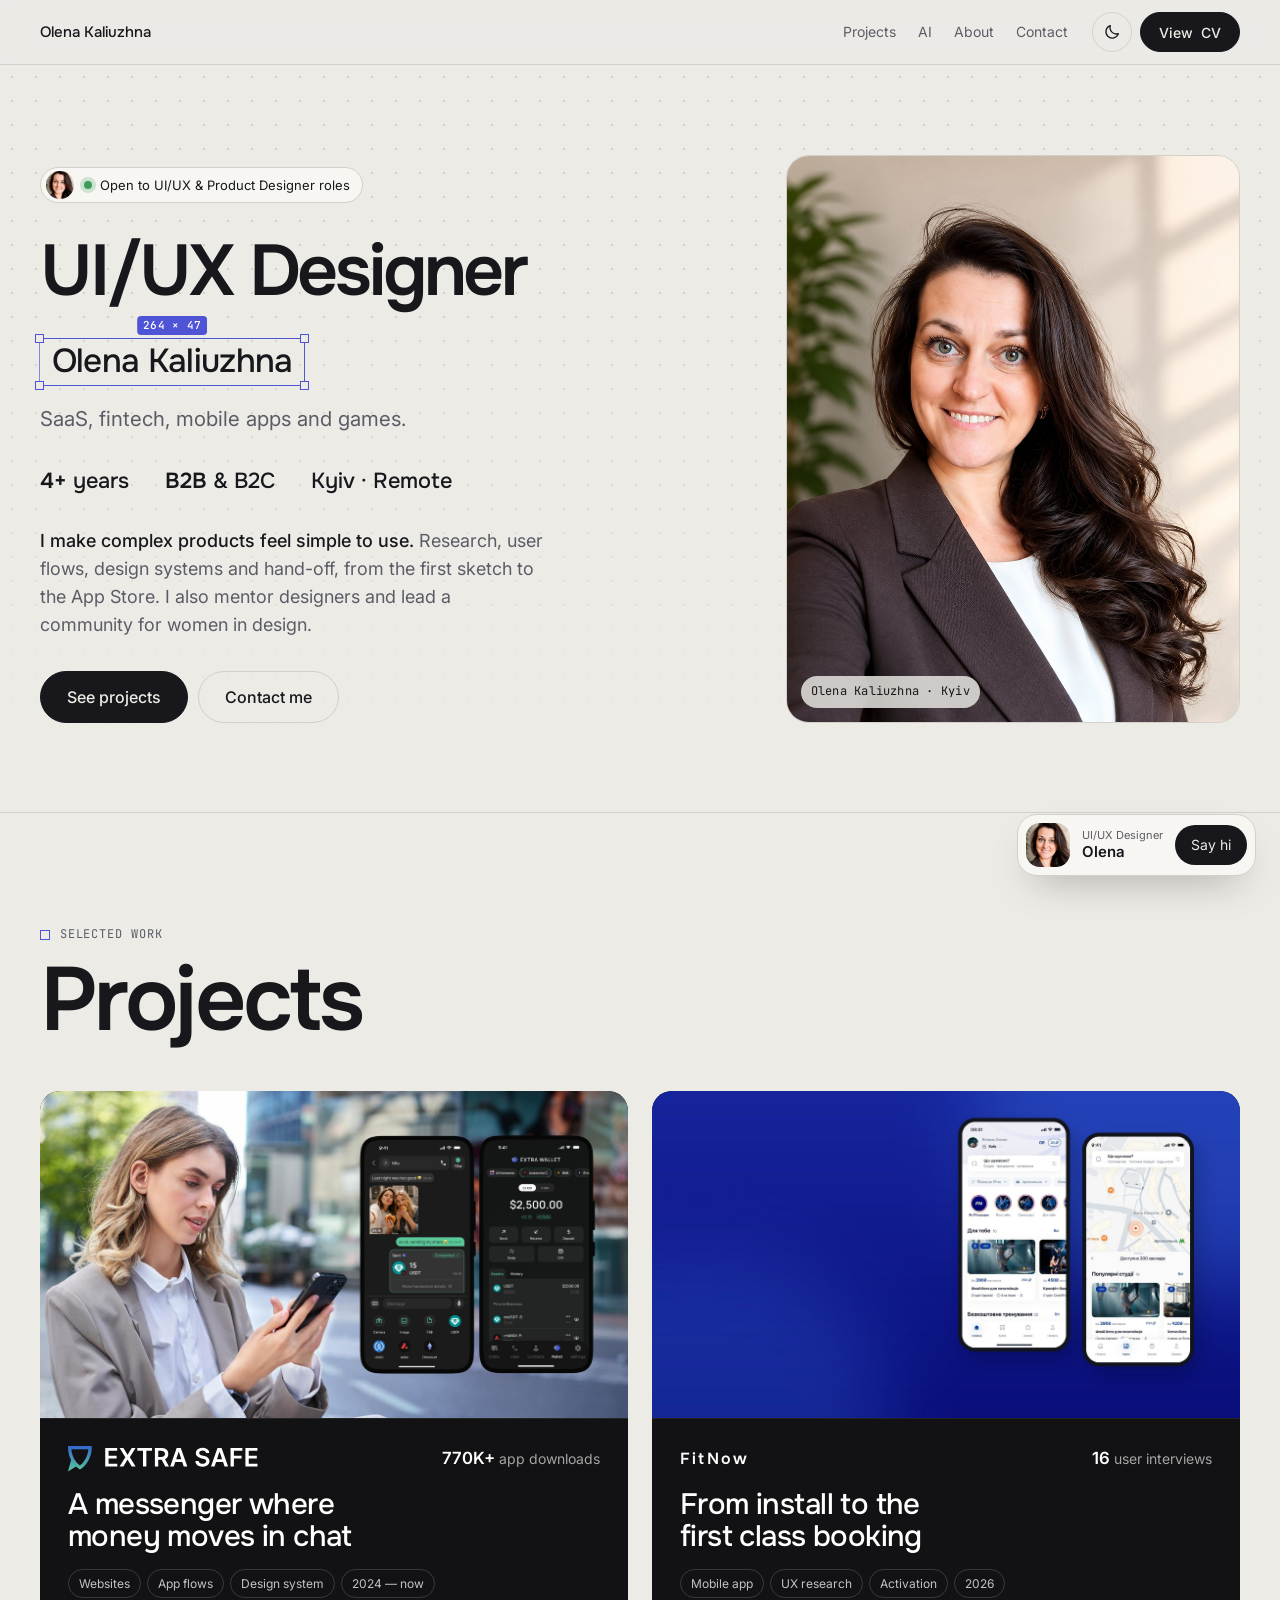
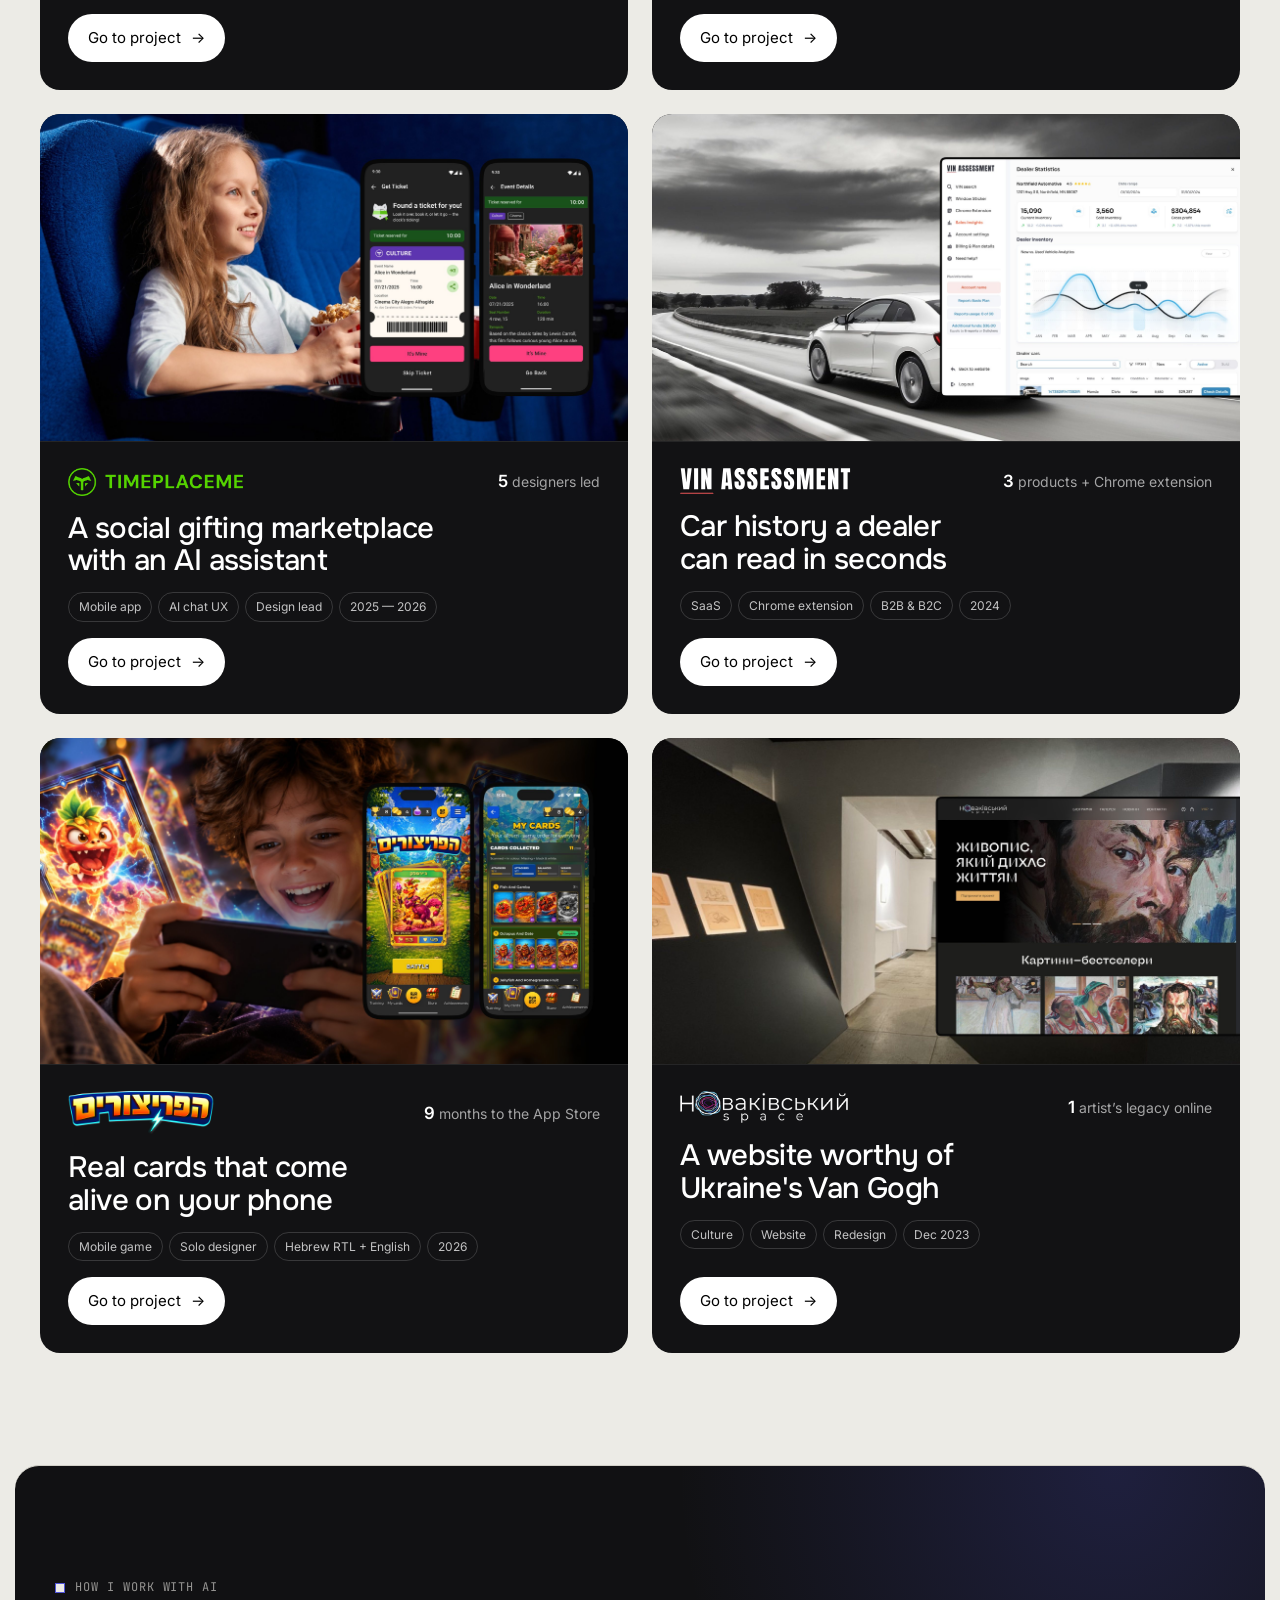
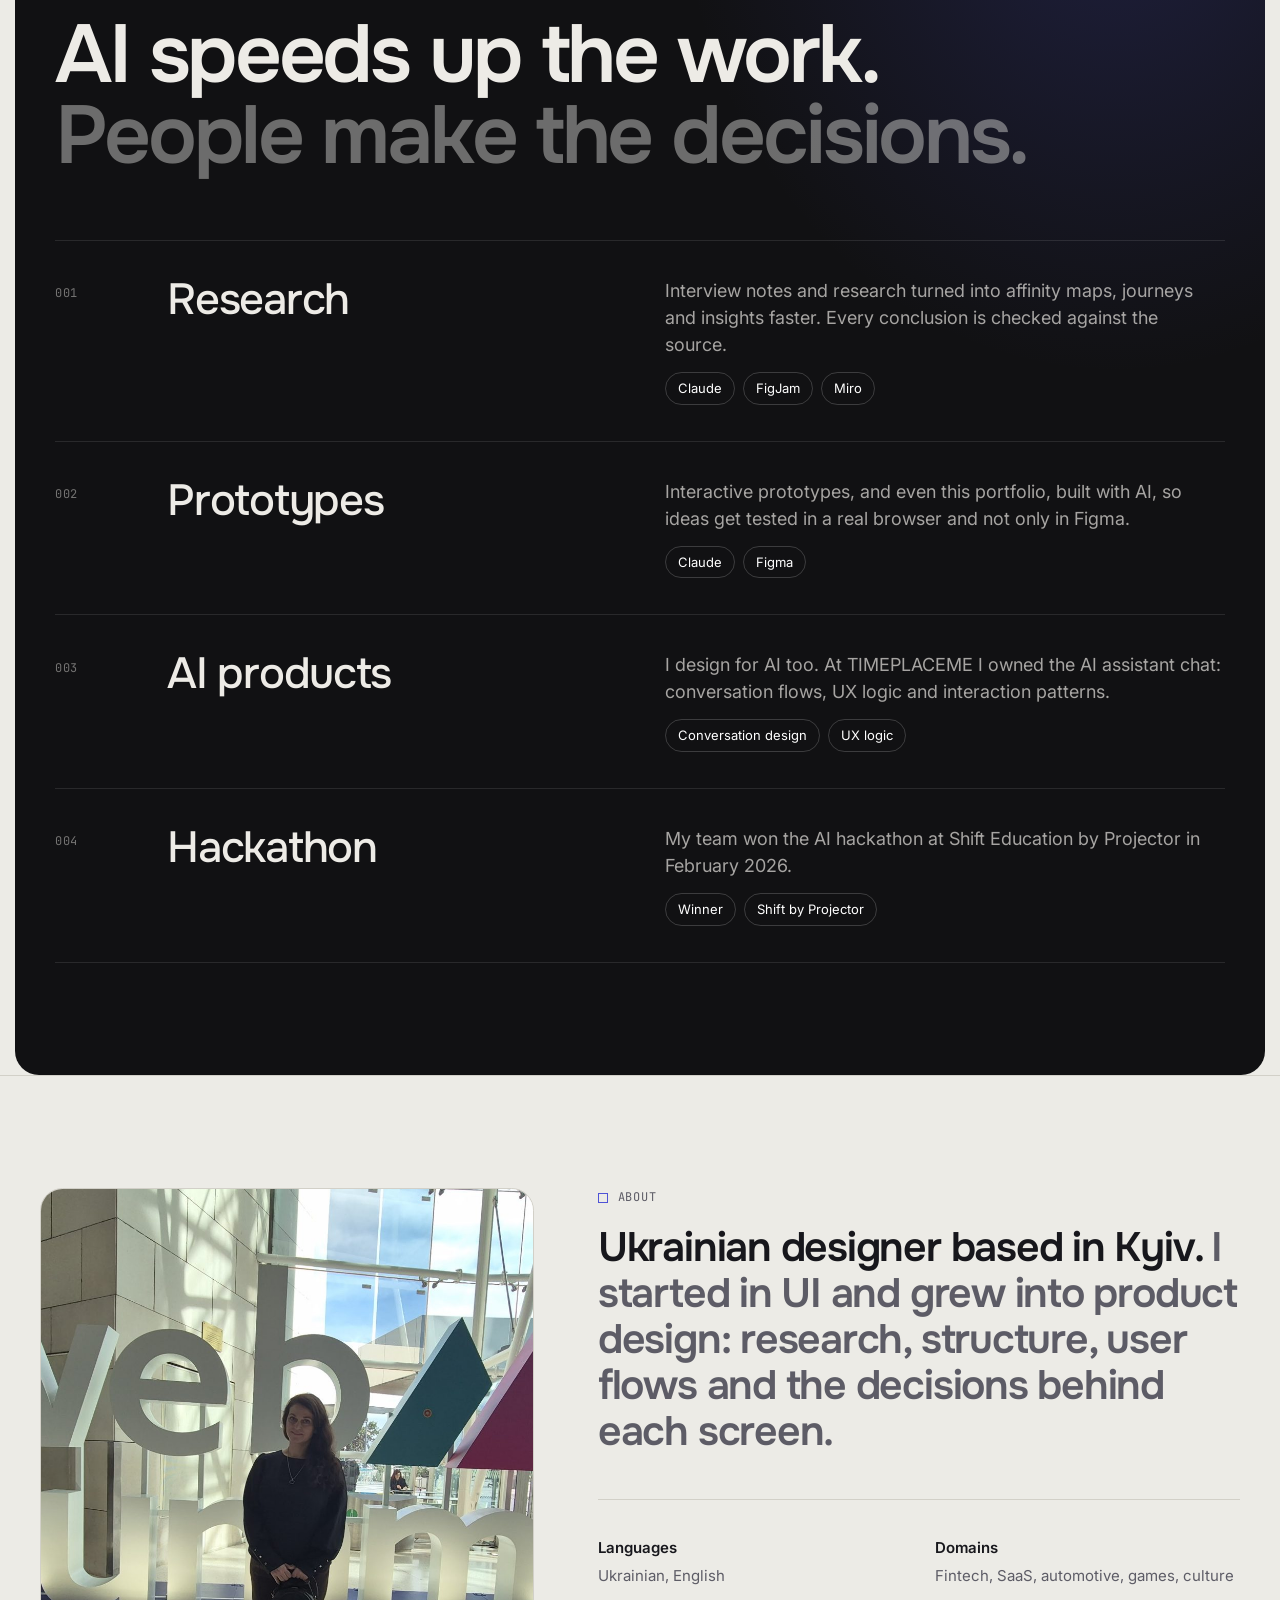
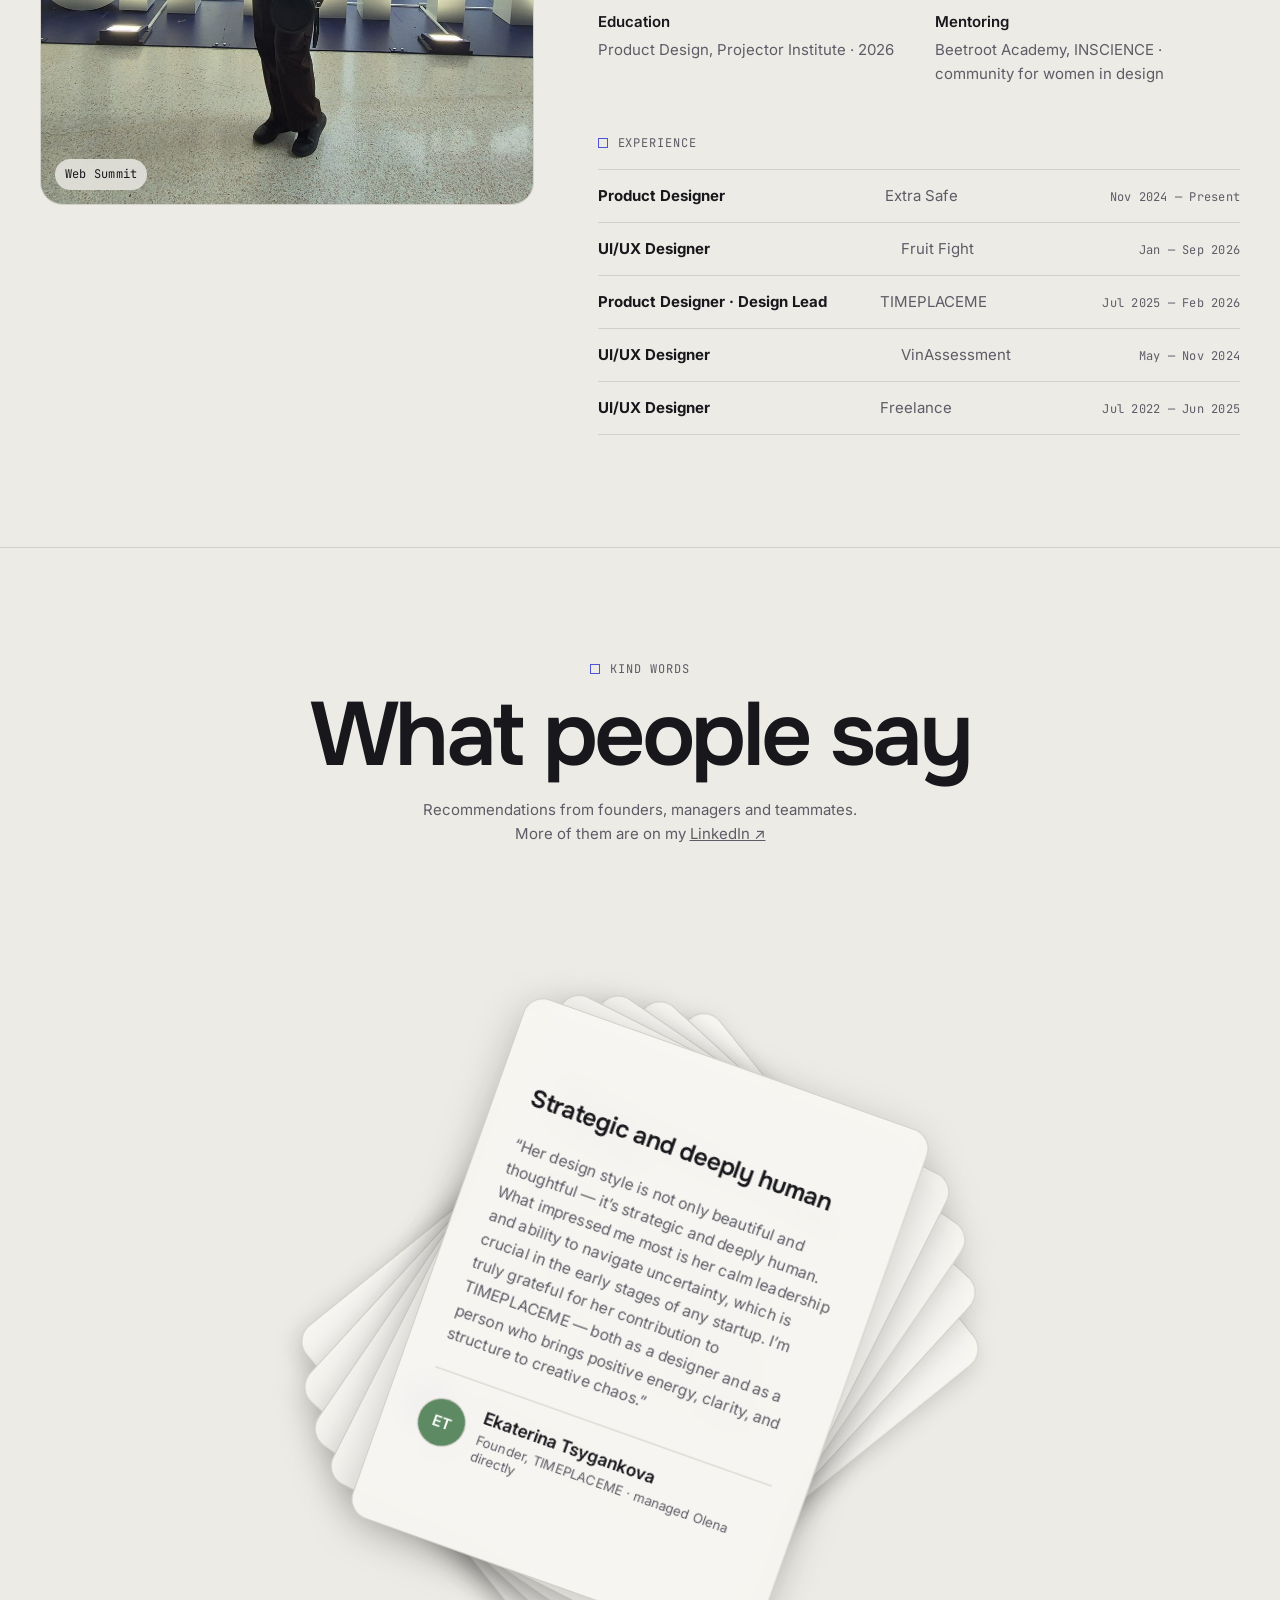
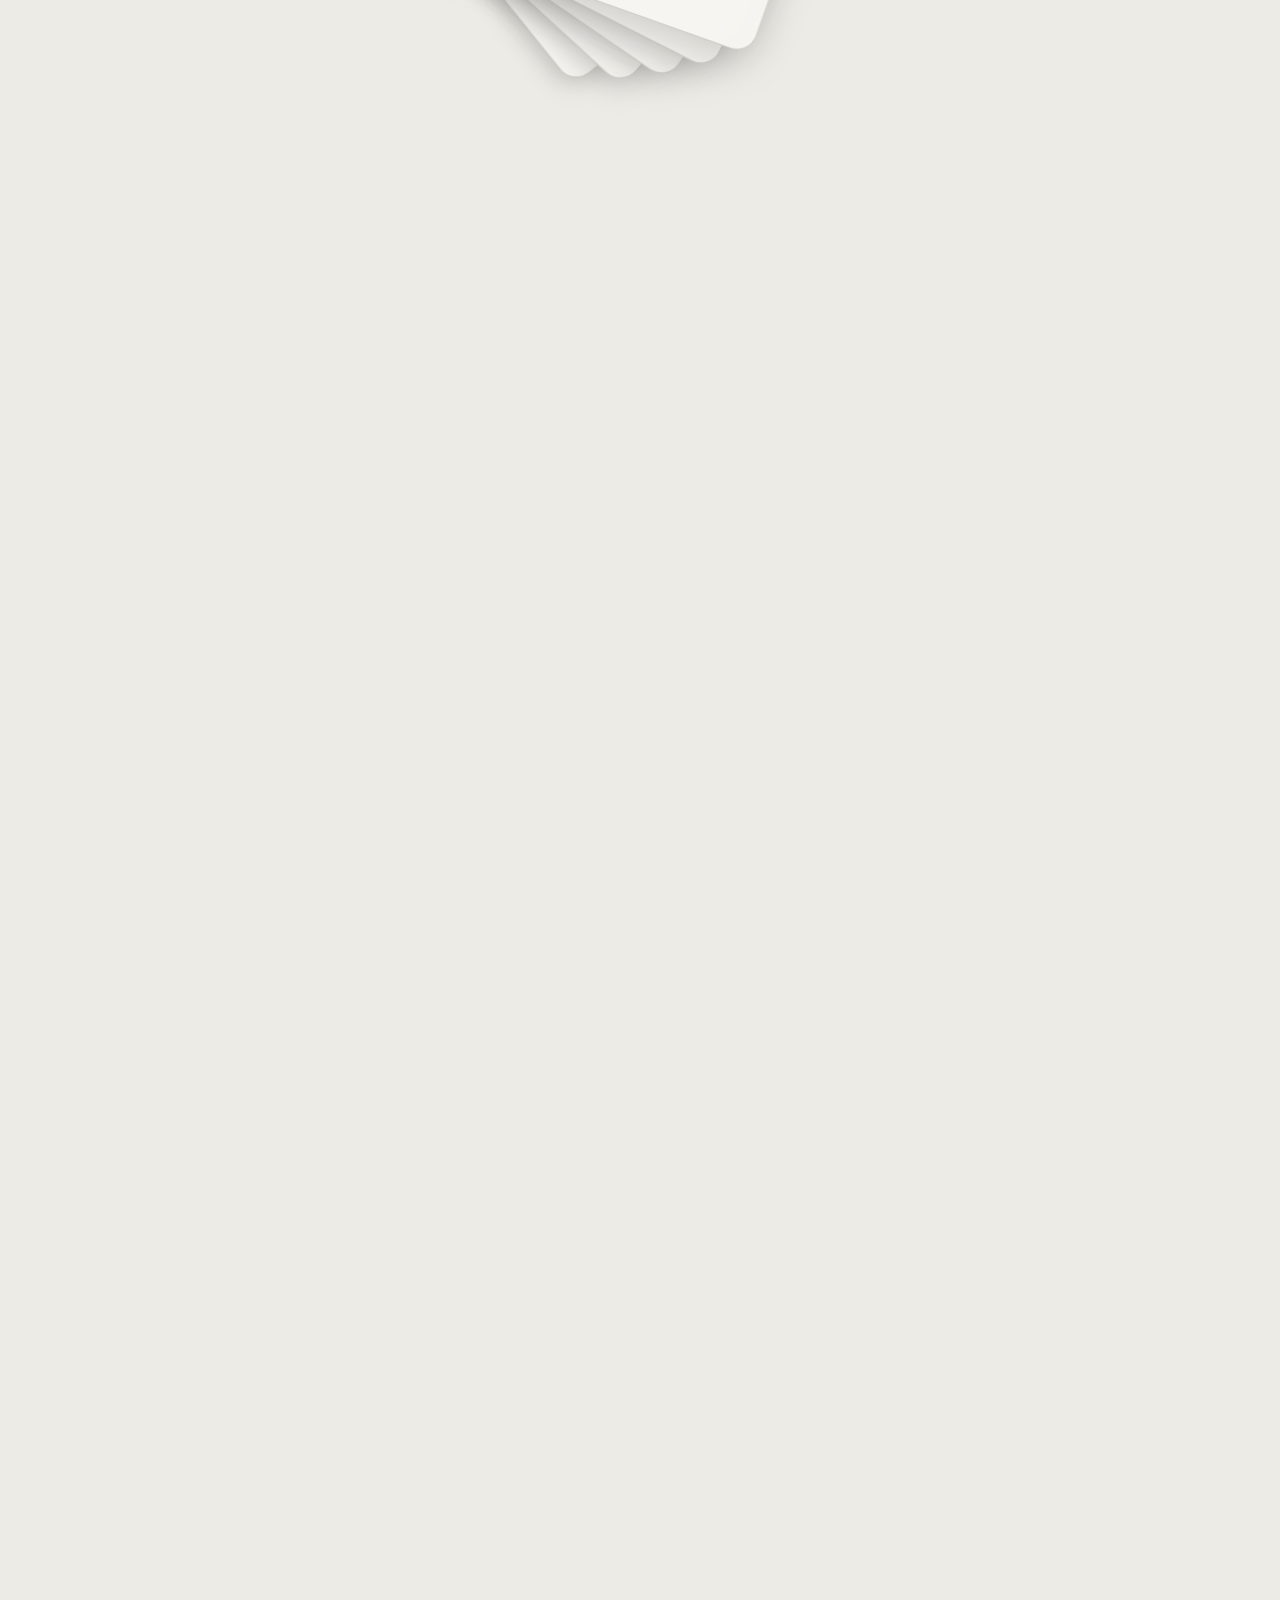
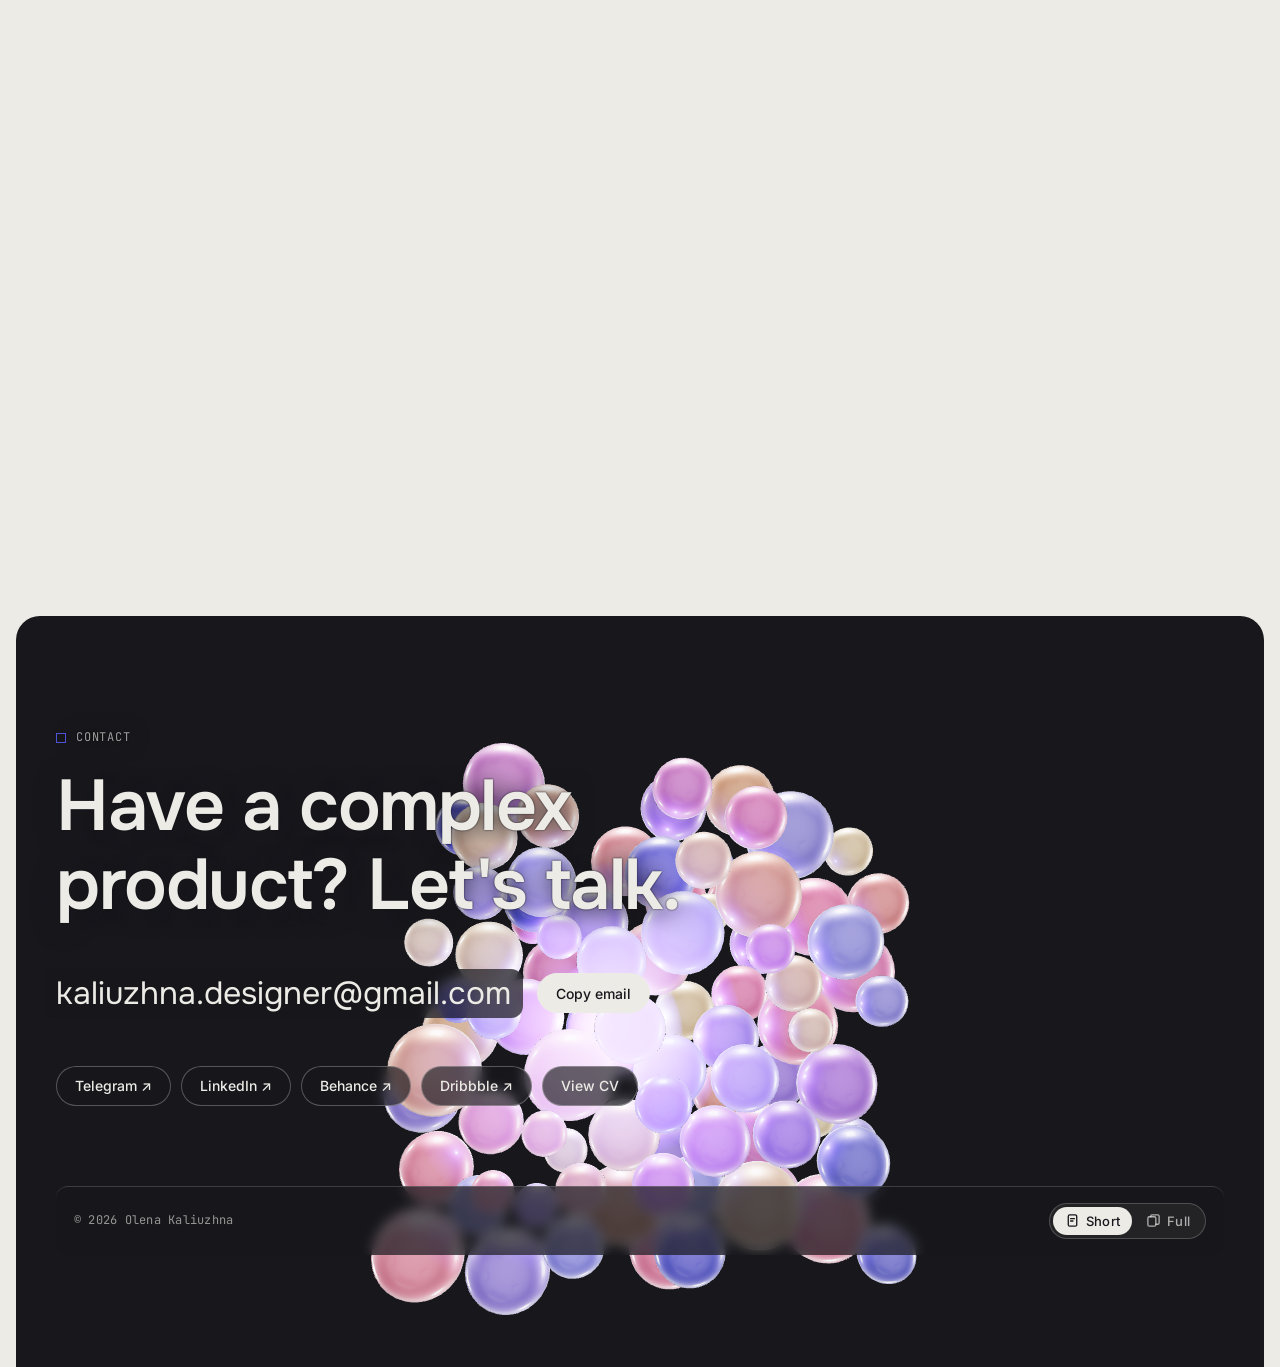
==== commit d03f7547: "Add files via upload" ====
--- a/index.html
+++ b/index.html
@@ -8,9 +8,9 @@
 <link rel="preconnect" href="https://fonts.googleapis.com">
 <link rel="preconnect" href="https://fonts.gstatic.com" crossorigin>
 <link rel="stylesheet" href="https://fonts.googleapis.com/css2?family=Inter:wght@400;500;600&family=Onest:wght@500;600&family=JetBrains+Mono:wght@400;500&display=swap">
-<link rel="stylesheet" href="styles.css?v=202610071758">
+<link rel="stylesheet" href="styles.css?v=202610181628">
 <script>try{var t=localStorage.getItem('ok-theme');if(t)document.documentElement.setAttribute('data-theme',t);}catch(e){}</script>
-<link rel="stylesheet" href="onepage.css?v=202610071758">
+<link rel="stylesheet" href="onepage.css?v=202610181628">
 </head>
 <body>
 <header class="nav">
@@ -60,6 +60,15 @@
           <div class="gcase-top"><div class="gcase-logo"><svg viewBox="0 0 124 17" fill="currentColor" xmlns="http://www.w3.org/2000/svg" role="img" aria-label="Extra Safe"><defs><linearGradient id="es-g" x1="7.774" x2="7.774" y1="0" y2="16.747" gradientUnits="userSpaceOnUse"><stop stop-color="#3169CF"/><stop offset="1" stop-color="#5AC59C"/></linearGradient></defs><path fill="url(#es-g)" d="m0 0 .016 1.098c.03 1.784.366 4.853 1.994 8.008-.32 1.23-.647 2.453-.966 3.684Q.528 14.762 0 16.747q2.619-1.661 5.25-3.31c.779.74 1.636 1.402 2.524 1.994 1.472-.974 2.858-2.166 3.949-3.521 3.217-4.004 3.77-8.483 3.809-10.804l.015-1.098H0zm10.04 10.547c-.389.483-.84.919-1.285 1.347-.32.273-.646.538-.966.81-.335-.272-.67-.537-1.005-.81-.444-.428-.895-.864-1.285-1.347C3.124 7.595 2.407 4.33 2.22 2.157h11.092c-.18 2.174-.896 5.438-3.272 8.39"/><path d="M24.338 13.36V1.297h7.844V3.13h-5.66v3.274h5.254v1.832h-5.253v3.292h5.707v1.831zM36.237 1.298l2.656 4.417h.094l2.668-4.417h2.491l-3.716 6.03 3.775 6.031h-2.532l-2.686-4.387h-.094l-2.685 4.387h-2.52l3.81-6.03-3.764-6.03zM45.332 3.13V1.298h9.622V3.13h-3.727v10.23h-2.168V3.13zM56.81 13.36V1.297h4.522q1.39 0 2.332.483.95.483 1.432 1.355.488.865.488 2.02 0 1.16-.494 2.014-.489.848-1.443 1.313-.954.46-2.344.46h-3.221V7.127h2.926q.813 0 1.331-.223.519-.23.766-.666.253-.441.253-1.083t-.253-1.096a1.6 1.6 0 0 0-.771-.695q-.52-.24-1.337-.241h-2.003v10.235zm6.23-5.466 2.986 5.465h-2.438l-2.933-5.465zM69.144 13.36h-2.332l4.246-12.062h2.698l4.252 12.061h-2.332l-3.222-9.587h-.094zm.077-4.73h6.36v1.755h-6.36zM90.265 4.614q-.083-.772-.695-1.202-.606-.43-1.579-.43-.683 0-1.172.207-.489.206-.748.56a1.36 1.36 0 0 0-.265.806q0 .377.171.654.177.276.477.47.3.189.666.319.365.13.736.218l1.13.282q.684.16 1.314.43.636.271 1.136.683.507.412.801.996.295.582.295 1.366 0 1.06-.542 1.867-.541.801-1.566 1.254-1.02.448-2.468.448-1.407 0-2.444-.436-1.03-.435-1.614-1.272-.578-.837-.624-2.038h2.15q.046.63.388 1.049.341.417.89.624.553.206 1.236.206.712 0 1.249-.212.542-.218.848-.6a1.45 1.45 0 0 0 .312-.908q-.006-.471-.277-.777-.27-.312-.76-.518a7.3 7.3 0 0 0-1.13-.377l-1.373-.354q-1.49-.383-2.355-1.16-.86-.783-.86-2.079 0-1.065.577-1.867.584-.8 1.584-1.242 1.002-.448 2.268-.448 1.283 0 2.25.448.971.442 1.525 1.23.554.785.57 1.803zM95.834 13.36h-2.332l4.246-12.062h2.697l4.252 12.061h-2.332l-3.221-9.587h-.094zm.077-4.73h6.36v1.755h-6.36zM106.286 13.36V1.297h7.727V3.13h-5.542v3.274h5.012v1.832h-5.012v5.123zM116.003 13.36V1.297h7.845V3.13h-5.66v3.274h5.253v1.832h-5.253v3.292h5.707v1.831z"/></svg></div><span class="op-metric"><b>770K+</b> app downloads</span></div>
           <h2>A messenger where money moves in chat</h2>
           <div class="gcase-tags"><span>Websites</span><span>App flows</span><span>Design system</span><span>2024 — now</span></div>
+          <span class="gcase-btn">Go to project <i aria-hidden="true">→</i></span>
+        </div>
+      </a>
+      <a class="gcase" href="case-fitnow.html" style="--tint:#02066F" aria-label="FitNow: From install to the first class booking. Go to project">
+        <div class="gcase-img"><img src="fn-card-bg.jpg" alt="" loading="lazy" width="2400" height="1334"></div>
+        <div class="gcase-body">
+          <div class="gcase-top"><div class="gcase-logo"><span class="proj-word">FitNow</span></div><span class="op-metric"><b>16</b> user interviews</span></div>
+          <h2>From install to the first class booking</h2>
+          <div class="gcase-tags"><span>Mobile app</span><span>UX research</span><span>Activation</span><span>2026</span></div>
           <span class="gcase-btn">Go to project <i aria-hidden="true">→</i></span>
         </div>
       </a>
--- a/styles.css
+++ b/styles.css
@@ -929,3 +929,140 @@
 .cta-tree .foot .vs-opt{color:rgba(237,235,230,.72)}
 .cta-tree .foot a.vs-opt:hover{color:#fff;background:rgba(255,255,255,.12)}
 .cta-tree .foot .vs-opt.is-on{background:#EDEBE6;color:#0a0a0a}
+
+/* ===== v2: senior positioning ===== */
+.hero-eyebrow{margin-bottom:18px}
+.hero .hero-title{max-width:18ch}
+.hero-copy{display:grid;gap:14px}
+.hero-lede .hero-avail{font-size:var(--s0);color:var(--ink);display:inline-flex;align-items:center;gap:10px}
+.hero-lede .hero-avail::before{content:"";width:8px;height:8px;border-radius:50%;background:#3E9B5A;flex:none}
+.proj h3{max-width:17ch}
+.proj-sub{margin:-14px 0 0;max-width:42ch;color:rgba(255,255,255,.82);font-size:clamp(.9375rem,1.2vw,1.0625rem);line-height:1.5;text-shadow:0 1px 12px rgba(0,0,0,.45)}
+.proj-tags{display:flex;flex-wrap:wrap;gap:6px;margin-top:-10px}
+.proj-tags span{font-size:.75rem;padding:4px 10px;border-radius:999px;border:1px solid rgba(255,255,255,.28);color:#fff;background:rgba(0,0,0,.18);backdrop-filter:blur(4px);-webkit-backdrop-filter:blur(4px)}
+.gcase-sub{margin:-6px 0 0;color:rgba(255,255,255,.7);font-size:.9375rem;line-height:1.5;max-width:46ch}
+
+/* Case-study section nav */
+.case-nav{position:sticky;top:64px;z-index:15;background:color-mix(in srgb,var(--paper) 88%,transparent);backdrop-filter:blur(10px);-webkit-backdrop-filter:blur(10px);border-bottom:1px solid var(--line)}
+.case-nav .wrap{display:flex;gap:6px;overflow-x:auto;scrollbar-width:none;padding-block:10px}
+.case-nav .wrap::-webkit-scrollbar{display:none}
+.case-nav a{flex:none;font-size:.8125rem;text-decoration:none;color:var(--muted);padding:6px 12px;border-radius:999px;transition:background .2s,color .2s}
+.case-nav a:hover{color:var(--ink);background:color-mix(in srgb,var(--ink) 6%,transparent)}
+.case-nav a[aria-current]{color:var(--paper);background:var(--ink)}
+.chapter[id]{scroll-margin-top:130px}
+@media (max-width:640px){.case-nav{top:96px}.chapter[id]{scroll-margin-top:160px}}
+
+/* Case-study building blocks */
+.cx-grid{display:grid;grid-template-columns:repeat(auto-fit,minmax(min(100%,170px),1fr));gap:1px;background:var(--line);border:1px solid var(--line);border-radius:var(--r);overflow:hidden}
+.cx-grid>div{background:var(--surface);padding:18px 18px 20px;display:grid;gap:6px;align-content:start}
+.cx-grid b{color:var(--ink);font-weight:600;font-size:.9375rem}
+.cx-grid span{font-size:.8125rem;line-height:1.45}
+.own{display:grid;grid-template-columns:repeat(2,minmax(0,1fr));gap:16px}
+.own>div{border:1px solid var(--line);border-radius:var(--r);background:var(--surface);padding:20px 22px}
+.own .mono{display:block;margin-bottom:10px;color:var(--accent);text-transform:uppercase;letter-spacing:.08em}
+.own ul{margin:0;padding-left:18px;display:grid;gap:8px;font-size:.9375rem}
+.insight{margin:4px 0 0;padding:22px 24px;border-left:3px solid var(--accent);background:var(--accent-soft);border-radius:0 var(--r) var(--r) 0;color:var(--ink)}
+.insight .mono{display:block;margin-bottom:8px;text-transform:uppercase;letter-spacing:.08em;color:var(--accent)}
+.insight p{margin:0;font-size:var(--s1);line-height:1.5}
+.decisions{display:grid;gap:16px}
+.decision{border:1px solid var(--line);border-radius:var(--r);background:var(--surface);padding:clamp(20px,2.4vw,28px)}
+.decision>.mono{color:var(--accent);text-transform:uppercase;letter-spacing:.08em}
+.decision h3{margin:8px 0 16px;font-size:clamp(1.25rem,1.9vw,1.5rem);font-weight:500;letter-spacing:-.015em;color:var(--ink)}
+.decision dl{margin:0;display:grid;grid-template-columns:repeat(auto-fit,minmax(min(100%,190px),1fr));gap:14px 22px}
+.decision dt{font-family:var(--f-mono);font-size:var(--s-1);text-transform:uppercase;letter-spacing:.08em;color:var(--muted);margin-bottom:4px}
+.decision dd{margin:0;font-size:.9375rem;line-height:1.55;color:var(--ink)}
+.chapter.full .decisions{grid-template-columns:repeat(2,minmax(0,1fr))}
+.lead-grid{display:grid;grid-template-columns:repeat(auto-fit,minmax(min(100%,240px),1fr));gap:16px;margin-bottom:12px}
+.lead-grid>div{border-top:2px solid var(--ink);padding-top:14px}
+.lead-grid .mono{color:var(--ink);text-transform:uppercase;letter-spacing:.08em}
+.lead-grid p{margin:8px 0 0;font-size:.9375rem;line-height:1.55}
+.case-quote{margin:0;padding:clamp(22px,3vw,32px);border-radius:var(--r);background:var(--surface);border:1px solid var(--line)}
+.case-quote p{margin:0;font-family:var(--f-display);font-size:clamp(1.125rem,1.8vw,1.4rem);line-height:1.45;color:var(--ink);letter-spacing:-.01em}
+.case-quote footer{margin-top:16px;display:grid;gap:2px;font-size:.875rem}
+.case-quote footer b{color:var(--ink)}
+@media (max-width:860px){.own,.chapter.full .decisions{grid-template-columns:minmax(0,1fr)}}
+
+/* Homepage v2 sections */
+.impact-grid{display:grid;grid-template-columns:repeat(5,minmax(0,1fr));gap:1px;background:var(--line);border:1px solid var(--line);border-radius:var(--r);overflow:hidden}
+.impact-stat{background:var(--surface);padding:clamp(20px,2.4vw,30px);display:flex;flex-direction:column;gap:8px;min-height:180px}
+.impact-stat b{font-family:var(--f-display);font-size:clamp(2rem,3.6vw,3.25rem);font-weight:600;letter-spacing:-.03em;line-height:1;color:var(--ink)}
+.impact-stat span{color:var(--muted);font-size:.9375rem;line-height:1.45}
+.impact-stat small{margin-top:auto;font-size:var(--s-1);color:var(--accent);letter-spacing:.04em}
+.how-list{list-style:none;margin:0;padding:0;border-top:1px solid var(--line)}
+.how-list li{display:grid;grid-template-columns:80px minmax(0,1fr) minmax(0,1.3fr);gap:8px 32px;align-items:baseline;padding:clamp(20px,2.6vw,32px) 0;border-bottom:1px solid var(--line)}
+.how-list .mono{color:var(--accent)}
+.how-list h3{margin:0;font-size:clamp(1.25rem,2.2vw,1.875rem);font-weight:500;letter-spacing:-.02em}
+.how-list p{margin:0;color:var(--muted);font-size:var(--s1);line-height:1.55;max-width:56ch}
+.bring-grid{display:grid;grid-template-columns:repeat(4,minmax(0,1fr));gap:16px}
+.bring-grid>div{border:1px solid var(--line);border-radius:var(--r);background:var(--surface);padding:clamp(20px,2.4vw,28px);display:grid;gap:12px;align-content:start}
+.bring-grid h3{margin:0;font-size:1.25rem;font-weight:500}
+.bring-grid p{margin:0;color:var(--muted);line-height:1.7}
+.contact-lede{margin:-8px 0 28px;max-width:46ch;font-size:var(--s1);color:color-mix(in srgb,var(--paper) 78%,transparent)}
+@media (max-width:1100px){.impact-grid{grid-template-columns:repeat(3,minmax(0,1fr))}.bring-grid{grid-template-columns:repeat(2,minmax(0,1fr))}}
+@media (max-width:760px){.how-list li{grid-template-columns:44px minmax(0,1fr)}.how-list li p{grid-column:2}}
+@media (max-width:640px){.impact-grid{grid-template-columns:repeat(2,minmax(0,1fr))}.impact-stat{min-height:150px}.bring-grid{grid-template-columns:minmax(0,1fr)}}
+.contact-lede{margin:20px 0 32px}
+.impact-stat b{white-space:nowrap;font-size:clamp(1.75rem,2.9vw,3rem)}
+.proj h3{font-size:clamp(1.75rem,3vw,2.75rem);max-width:20ch}
+.cx-grid{background:transparent;border:0;border-radius:0;gap:8px;grid-template-columns:repeat(auto-fit,minmax(min(100%,180px),1fr))}
+.cx-grid>div{border:1px solid var(--line);border-radius:12px}
+.decision dl{grid-template-columns:repeat(2,minmax(0,1fr))}
+@media (max-width:640px){.decision dl{grid-template-columns:minmax(0,1fr)}}
+@media (max-width:1100px){.impact-grid{grid-template-columns:repeat(6,minmax(0,1fr))}.impact-stat{grid-column:span 2}.impact-stat:nth-child(n+4){grid-column:span 3}}
+@media (max-width:640px){.impact-grid{grid-template-columns:repeat(2,minmax(0,1fr))}.impact-stat,.impact-stat:nth-child(n+4){grid-column:auto}.impact-stat:last-child{grid-column:1/-1}}
+
+/* Card tags: out of the text column, into the corner of the image */
+.proj>.proj-tags{position:absolute;right:24px;bottom:16px;z-index:1;margin:0;justify-content:flex-end;max-width:min(46%,420px)}
+.gcase-img{position:relative}
+.gcase-img .gcase-tags{position:absolute;right:24px;bottom:16px;z-index:1;justify-content:flex-end;max-width:70%}
+.gcase-img .gcase-tags span{background:rgba(0,0,0,.35);border-color:rgba(255,255,255,.28);color:#fff;backdrop-filter:blur(4px);-webkit-backdrop-filter:blur(4px)}
+@media (max-width:760px){
+  .proj>.proj-tags{top:16px;bottom:auto;right:16px;max-width:calc(100% - 32px)}
+  .gcase-img .gcase-tags{top:16px;bottom:auto;right:16px;max-width:calc(100% - 32px)}
+}
+@media (max-width:760px){.proj>.proj-tags span,.gcase-img .gcase-tags span{font-size:.6875rem;padding:3px 8px}}
+
+/* Homepage recommendations: bento wall */
+.tb-head{max-width:720px;margin:0 auto clamp(32px,4vw,48px);text-align:center;display:grid;justify-items:center;gap:12px}
+.tb-head h2{margin:0}
+.tb-head p{margin:0;color:var(--muted);max-width:56ch}
+.tb-wall{display:grid;grid-template-columns:repeat(3,minmax(0,1fr));gap:10px;align-items:stretch}
+.tb-col{display:flex;flex-direction:column;gap:10px}
+.tb-card{position:relative;overflow:hidden;border-radius:16px;border:1px solid var(--line);padding:clamp(20px,2vw,26px);display:flex;flex-direction:column}
+.tb-col:first-child .tb-card:first-child,.tb-col:last-child .tb-card:last-child{flex:7 0 auto}
+.tb-col:first-child .tb-card:last-child,.tb-col:last-child .tb-card:first-child{flex:3 0 auto}
+.tb-col:nth-child(2) .tb-card{flex:1 0 auto}
+.tb-in{position:relative;margin-top:auto;display:grid;gap:20px}
+.tb-quote{margin:0;font-size:.9375rem;line-height:1.6}
+.tb-who{display:flex;justify-content:space-between;align-items:flex-end;gap:16px}
+.tb-who b{display:block;font-family:var(--f-display);font-weight:600;font-size:clamp(1rem,1.4vw,1.2rem);letter-spacing:-.01em}
+.tb-who span{display:block;font-size:.8125rem;line-height:1.4;opacity:.75;margin-top:2px}
+.tb-who .tb-ava{flex:none;opacity:1;margin:0;font-size:.875rem;letter-spacing:.02em;line-height:1;width:56px;height:56px;border-radius:14px;display:grid;place-items:center;font-weight:600;color:#fff;background:var(--tone);box-shadow:inset 0 0 0 1px rgba(255,255,255,.18)}
+.tb-light{background:var(--surface);color:var(--ink)}
+.tb-light .tb-quote{font-size:clamp(1rem,1.3vw,1.125rem)}
+.tb-grid{position:absolute;inset:0;pointer-events:none;background-image:linear-gradient(to right,color-mix(in srgb,var(--ink) 9%,transparent) 1px,transparent 1px),linear-gradient(to bottom,color-mix(in srgb,var(--ink) 9%,transparent) 1px,transparent 1px);background-size:50px 56px;-webkit-mask-image:radial-gradient(ellipse 80% 50% at 50% 0%,#000 70%,transparent 110%);mask-image:radial-gradient(ellipse 80% 50% at 50% 0%,#000 70%,transparent 110%)}
+.tb-accent{background:var(--accent);color:var(--accent-ink);border-color:transparent}
+.tb-dark{background:var(--ink);color:var(--paper);border-color:transparent}
+.tb-dark .tb-quote{font-size:.875rem}
+.tb-rule{position:relative;height:1px;background:var(--line);margin-top:clamp(28px,4vw,48px)}
+.tb-rule::before,.tb-rule::after{content:"";position:absolute;top:-6px;width:12px;height:12px;background:var(--paper);border:1.5px solid var(--accent)}
+.tb-rule::before{left:-6px}.tb-rule::after{right:-6px}
+/* reveal: blur + slide, staggered */
+.tb-anim .tb-card{opacity:0;transform:translateY(-20px);filter:blur(10px);transition:opacity .5s ease,transform .5s ease,filter .5s ease;transition-delay:calc(var(--d) * .12s)}
+.tb-anim.is-in .tb-card{opacity:1;transform:none;filter:none}
+@media (max-width:1000px){
+  .tb-wall{grid-template-columns:minmax(0,1fr)}
+  .tb-col{display:grid;grid-template-columns:repeat(2,minmax(0,1fr))}
+  .tb-col:nth-child(2){grid-template-columns:repeat(3,minmax(0,1fr))}
+}
+@media (max-width:640px){.tb-col,.tb-col:nth-child(2){grid-template-columns:minmax(0,1fr)}}
+/* Phone screen galleries (FitNow case) */
+.phones{display:grid;grid-template-columns:repeat(auto-fill,minmax(150px,1fr));gap:16px;align-items:start;margin:8px 0 12px}
+.phones.phones-2{grid-template-columns:repeat(2,minmax(0,240px))}
+.phones figure{margin:0;display:grid;gap:8px;min-width:0}
+.phones img{width:100%;height:auto;border-radius:22px;border:1px solid var(--line);display:block;background:var(--surface)}
+.phones figcaption{font-size:.8125rem;line-height:1.4;color:var(--muted)}
+.phones figcaption b{color:var(--ink);font-weight:500}
+@media (max-width:640px){.phones{grid-template-columns:repeat(2,minmax(0,1fr))}.phones.phones-2{grid-template-columns:repeat(2,minmax(0,1fr))}}
+.results.results-4{grid-template-columns:repeat(4,minmax(0,1fr))}
+@media (max-width:640px){.results.results-4{grid-template-columns:repeat(2,minmax(0,1fr))}}
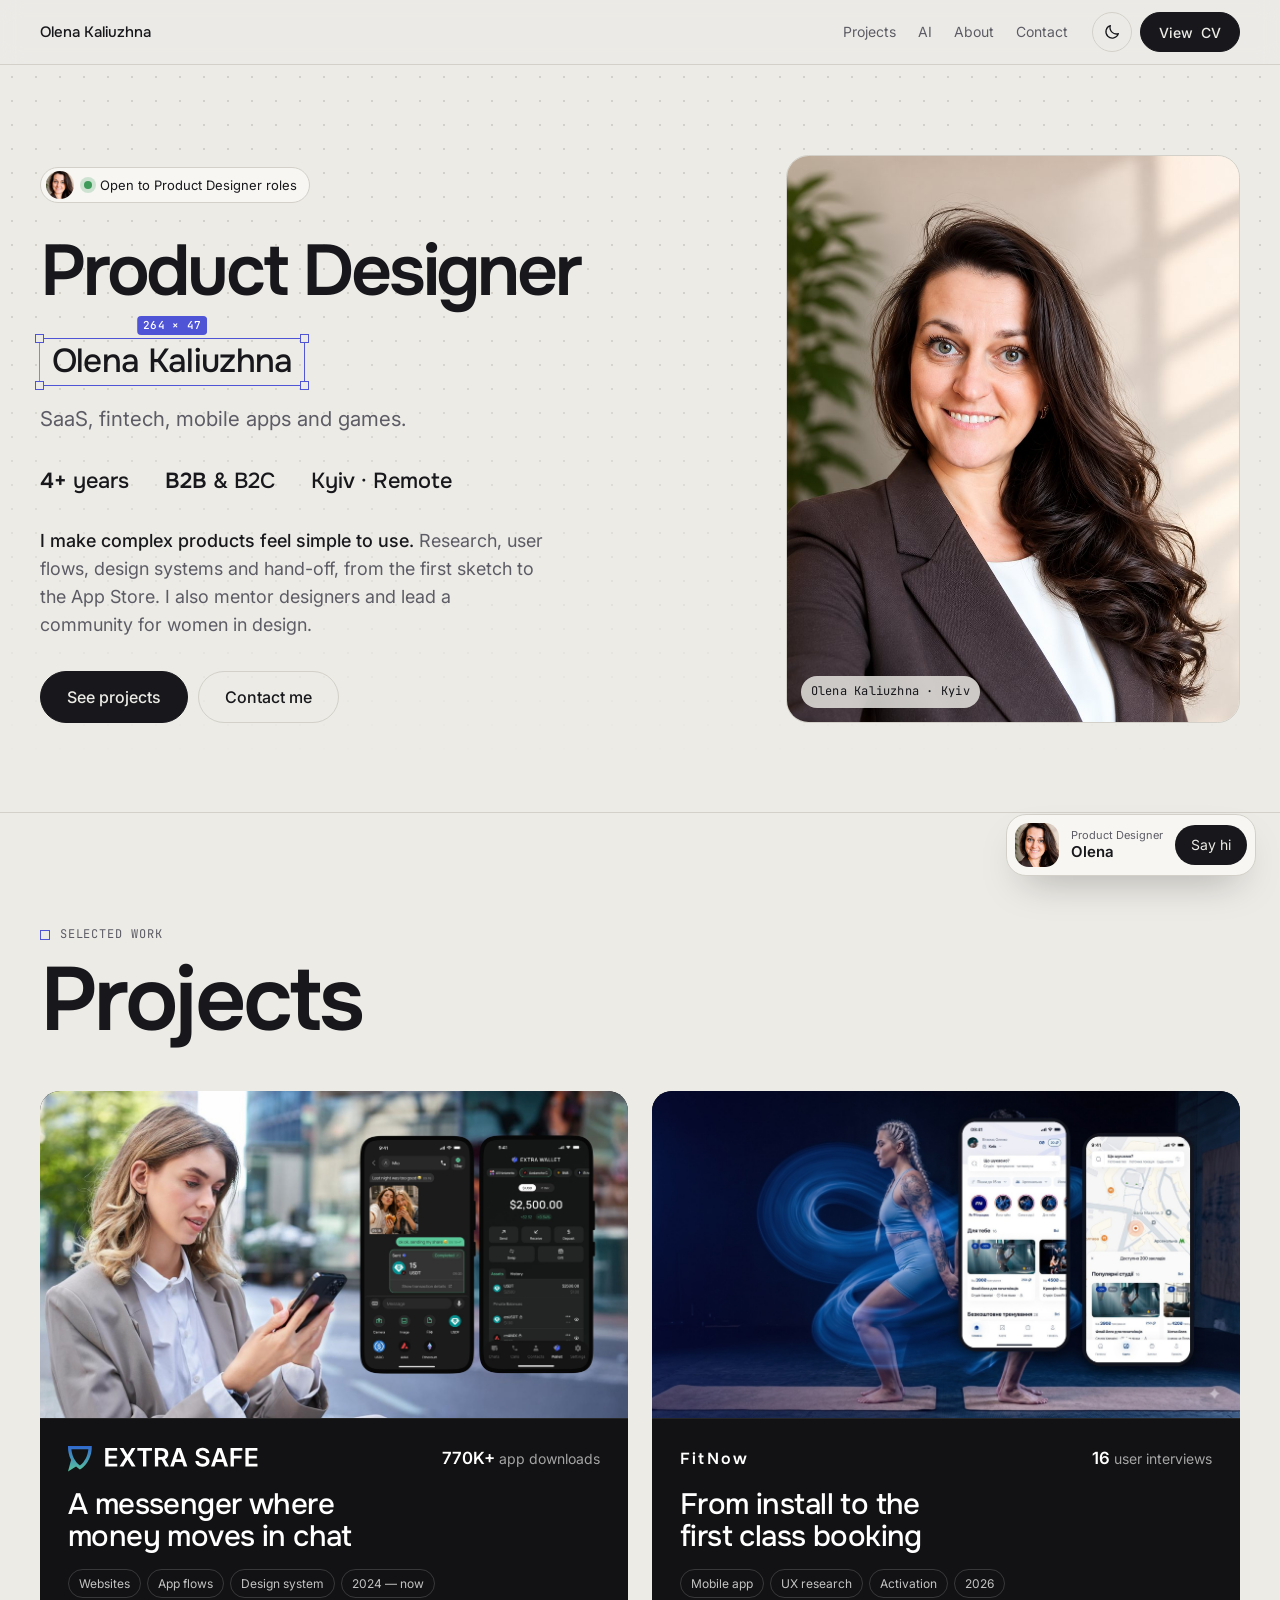
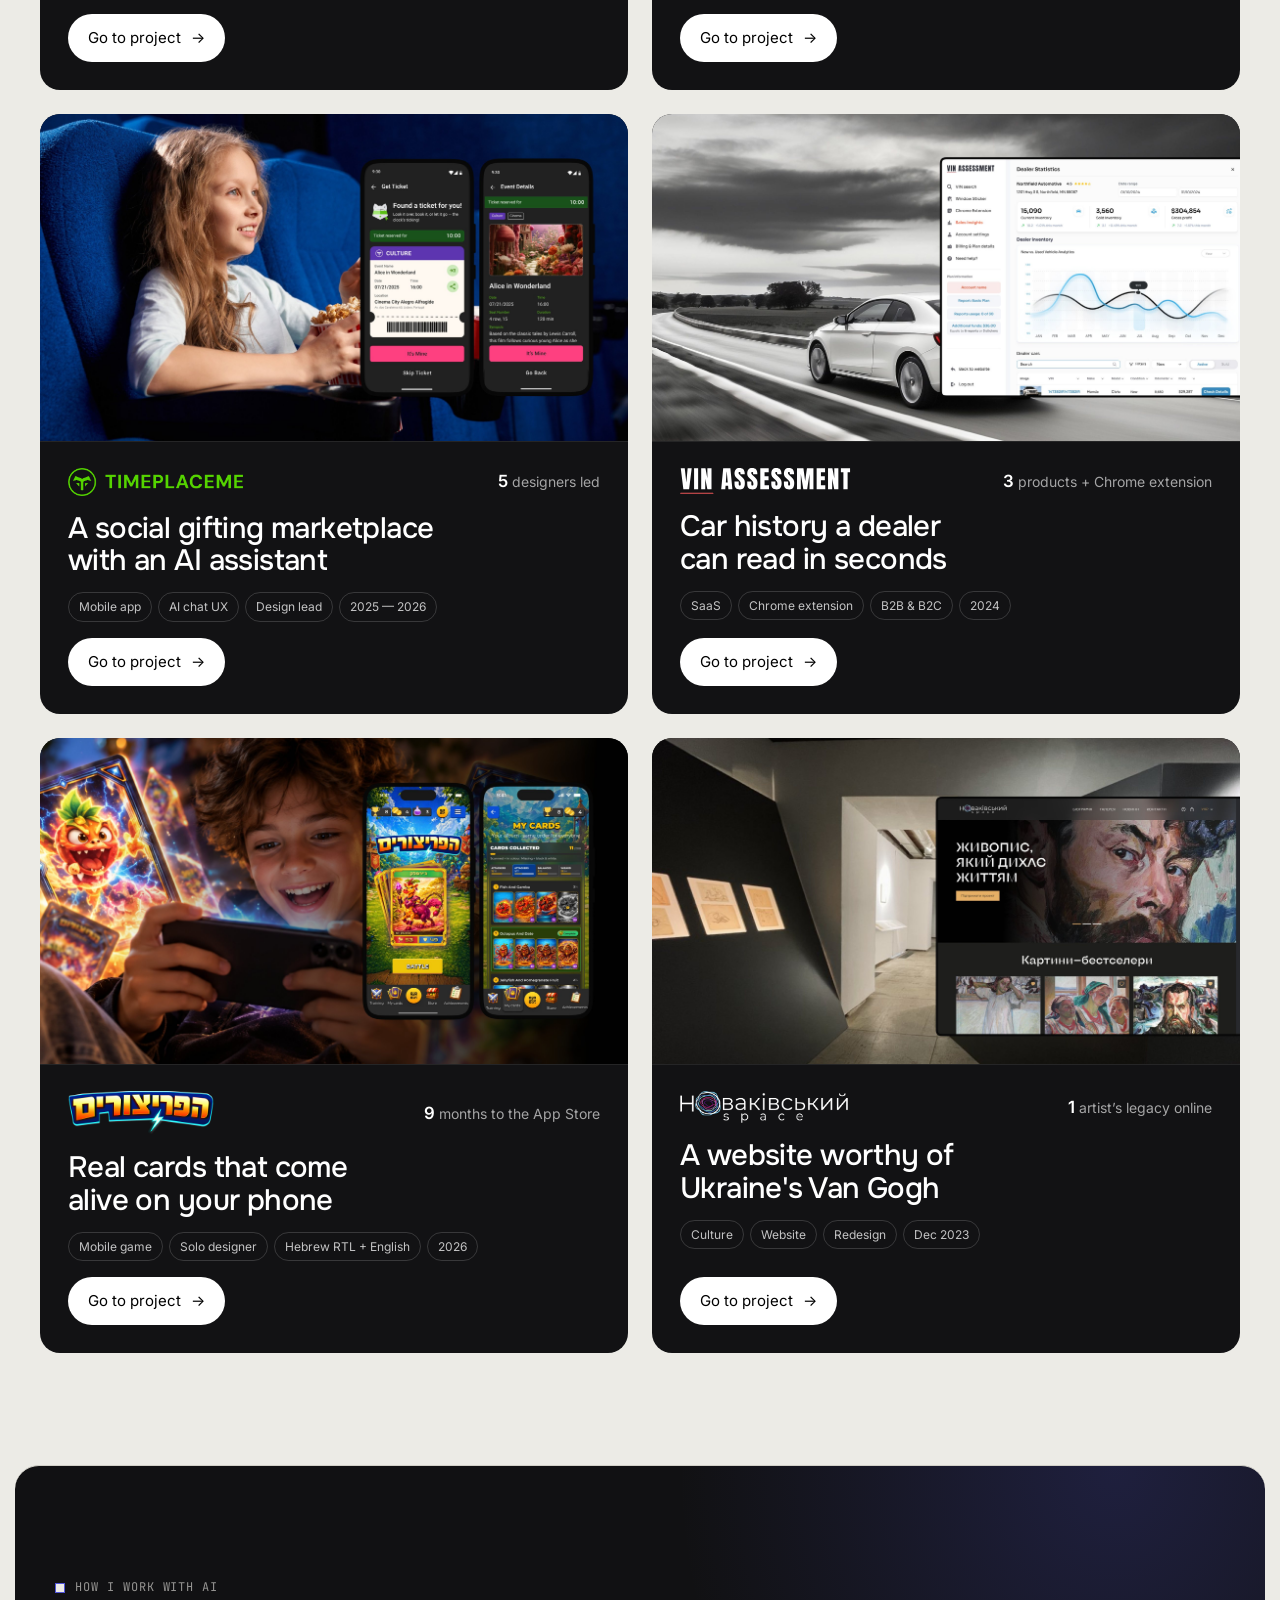
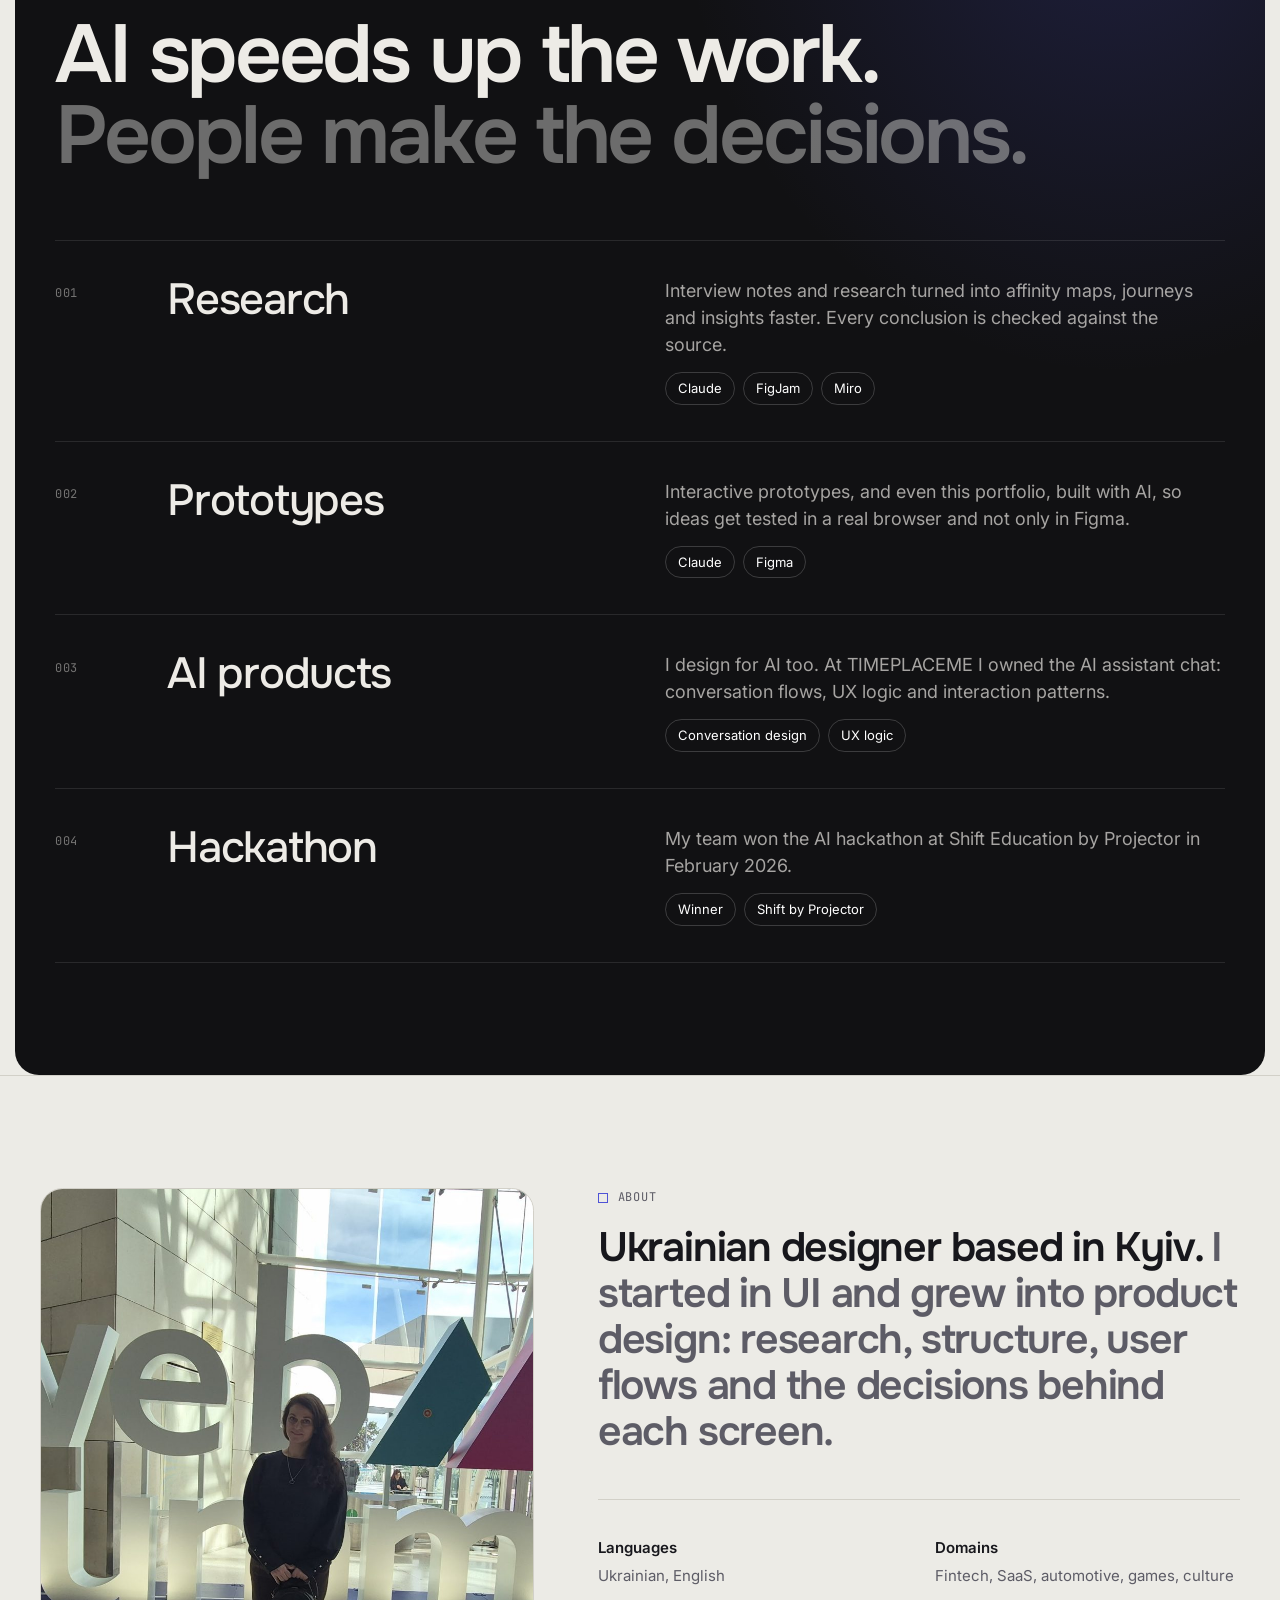
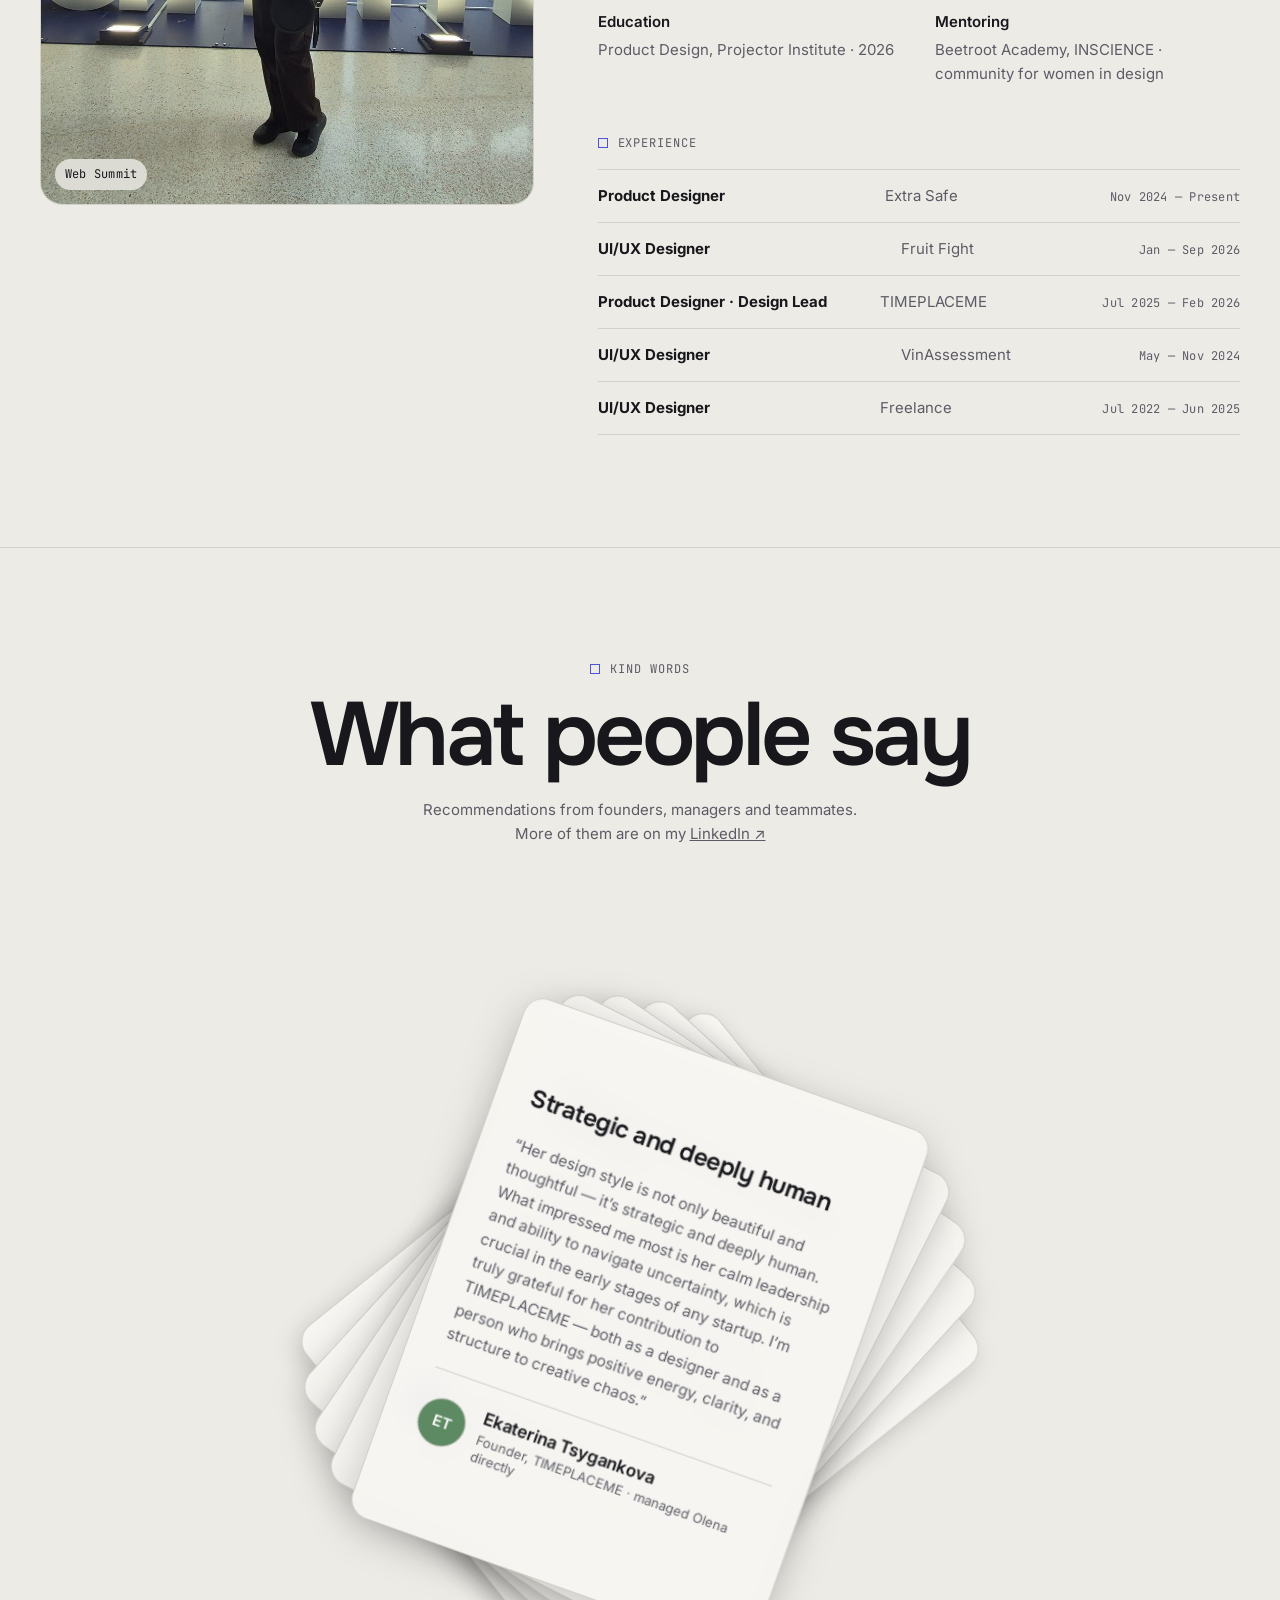
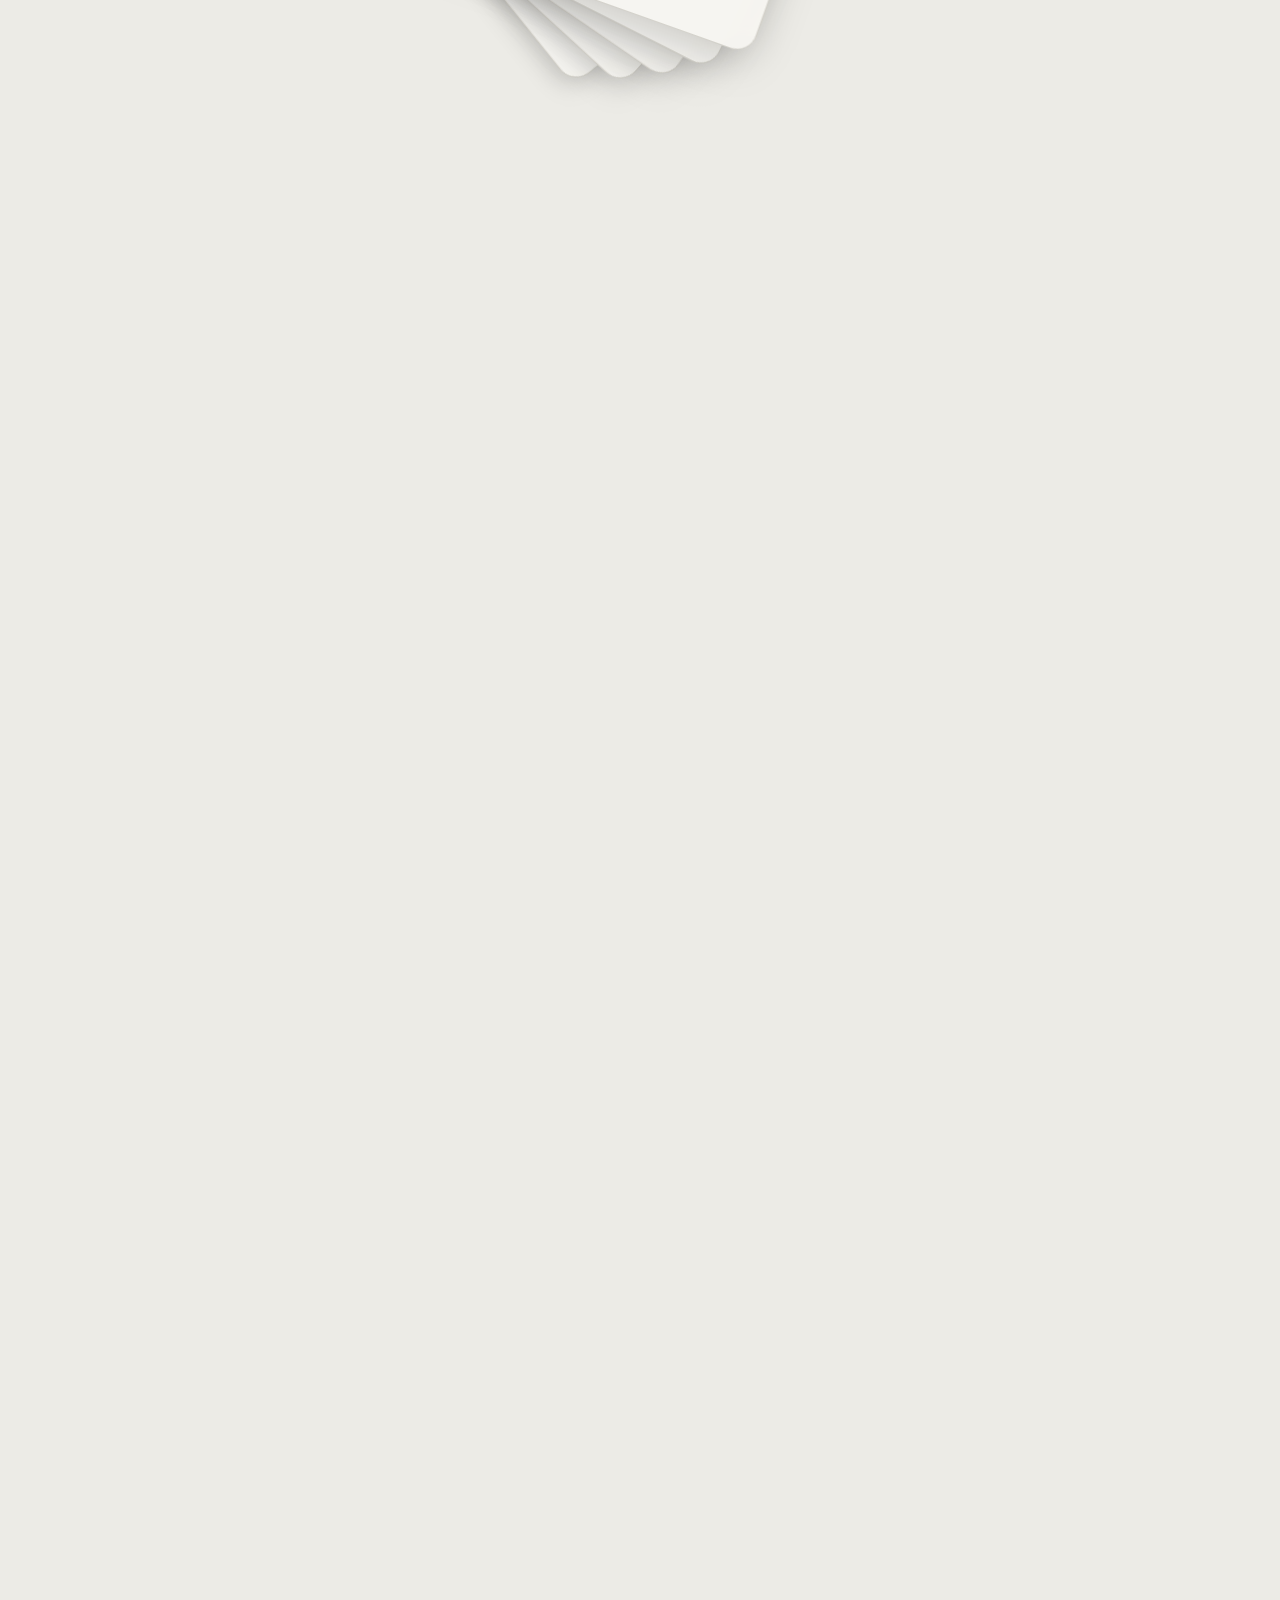
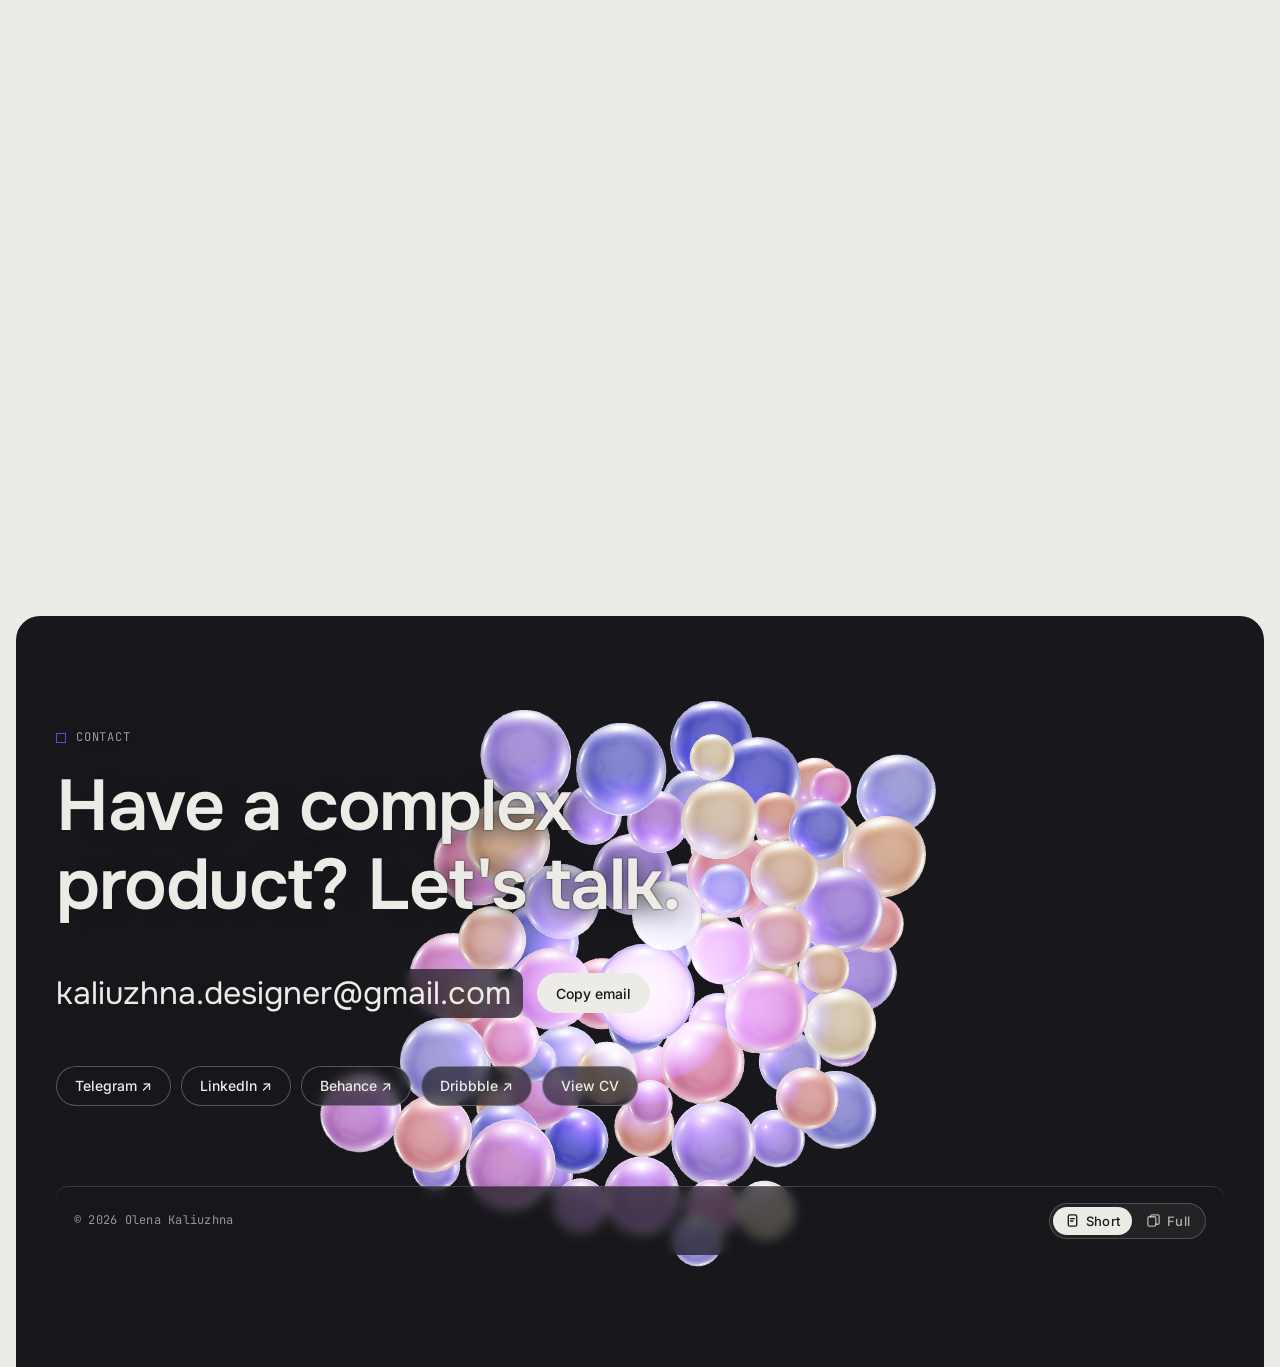
==== commit 5773367e: "Add files via upload" ====
--- a/index.html
+++ b/index.html
@@ -3,14 +3,14 @@
 <head>
 <meta charset="utf-8">
 <meta name="viewport" content="width=device-width, initial-scale=1, viewport-fit=cover">
-<title>Olena Kaliuzhna — UI/UX Designer</title>
-<meta name="description" content="Olena Kaliuzhna, UI/UX Designer with 4+ years in SaaS, fintech and mobile products. Kyiv / Remote.">
+<title>Olena Kaliuzhna — Product Designer</title>
+<meta name="description" content="Olena Kaliuzhna, Product Designer with 4+ years in SaaS, fintech and mobile products. Kyiv / Remote.">
 <link rel="preconnect" href="https://fonts.googleapis.com">
 <link rel="preconnect" href="https://fonts.gstatic.com" crossorigin>
 <link rel="stylesheet" href="https://fonts.googleapis.com/css2?family=Inter:wght@400;500;600&family=Onest:wght@500;600&family=JetBrains+Mono:wght@400;500&display=swap">
-<link rel="stylesheet" href="styles.css?v=202610181628">
+<link rel="stylesheet" href="styles.css?v=202610281957">
 <script>try{var t=localStorage.getItem('ok-theme');if(t)document.documentElement.setAttribute('data-theme',t);}catch(e){}</script>
-<link rel="stylesheet" href="onepage.css?v=202610181628">
+<link rel="stylesheet" href="onepage.css?v=202610281957">
 </head>
 <body>
 <header class="nav">
@@ -33,9 +33,9 @@
     <div class="wrap op-hero-in">
       <div class="op-hero-copy">
         <div class="hero-meta">
-          <span class="status"><img class="ava" src="avatar.jpg" alt="" width="28" height="28"><i></i>Open to UI/UX &amp; Product Designer roles</span>
-        </div>
-        <h1 class="op-title">UI/UX Designer</h1>
+          <span class="status"><img class="ava" src="avatar.jpg" alt="" width="28" height="28"><i></i>Open to Product Designer roles</span>
+        </div>
+        <h1 class="op-title">Product Designer</h1>
         <p class="op-name"><span class="sel">Olena Kaliuzhna<span class="box" aria-hidden="true"></span><span class="h" aria-hidden="true"></span><span class="h" aria-hidden="true"></span><span class="h" aria-hidden="true"></span><span class="h" aria-hidden="true"></span><span class="dim" id="dim" aria-hidden="true">320 × 72</span></span></p>
         <p class="op-sub">SaaS, fintech, mobile apps and games.</p>
         <ul class="op-stats" aria-label="In short">
@@ -45,7 +45,7 @@
         <div class="hero-cta"><a class="btn btn-lg" href="#work">See projects</a><button class="btn btn-lg ghost" type="button" data-cc aria-haspopup="dialog" aria-controls="cc">Contact me</button></div>
       </div>
       <figure class="op-photo">
-        <img src="photo.jpg" alt="Olena Kaliuzhna, UI/UX Designer" width="900" height="1202">
+        <img src="photo.jpg" alt="Olena Kaliuzhna, Product Designer" width="900" height="1202">
         <figcaption class="mono">Olena Kaliuzhna · Kyiv</figcaption>
       </figure>
     </div>
@@ -226,7 +226,7 @@
   </div>
   </div>
 </div>
-<a class="op-sayhi" href="#contact" aria-label="Say hi to Olena"><img src="avatar.jpg" alt="" width="44" height="44"><span><small>UI/UX Designer</small><b>Olena</b></span><i>Say hi</i></a>
+<a class="op-sayhi" href="#contact" aria-label="Say hi to Olena"><img src="avatar.jpg" alt="" width="44" height="44"><span><small>Product Designer</small><b>Olena</b></span><i>Say hi</i></a>
 <script>(function(){var b=document.querySelector('.op-sayhi'),c=document.getElementById('contact');if(!b||!c||!('IntersectionObserver' in window))return;new IntersectionObserver(function(e){b.classList.toggle('is-hidden',e[0].isIntersecting);}).observe(c);})();</script>
 <script src="confetti.js"></script>
 <script src="main.js"></script>
